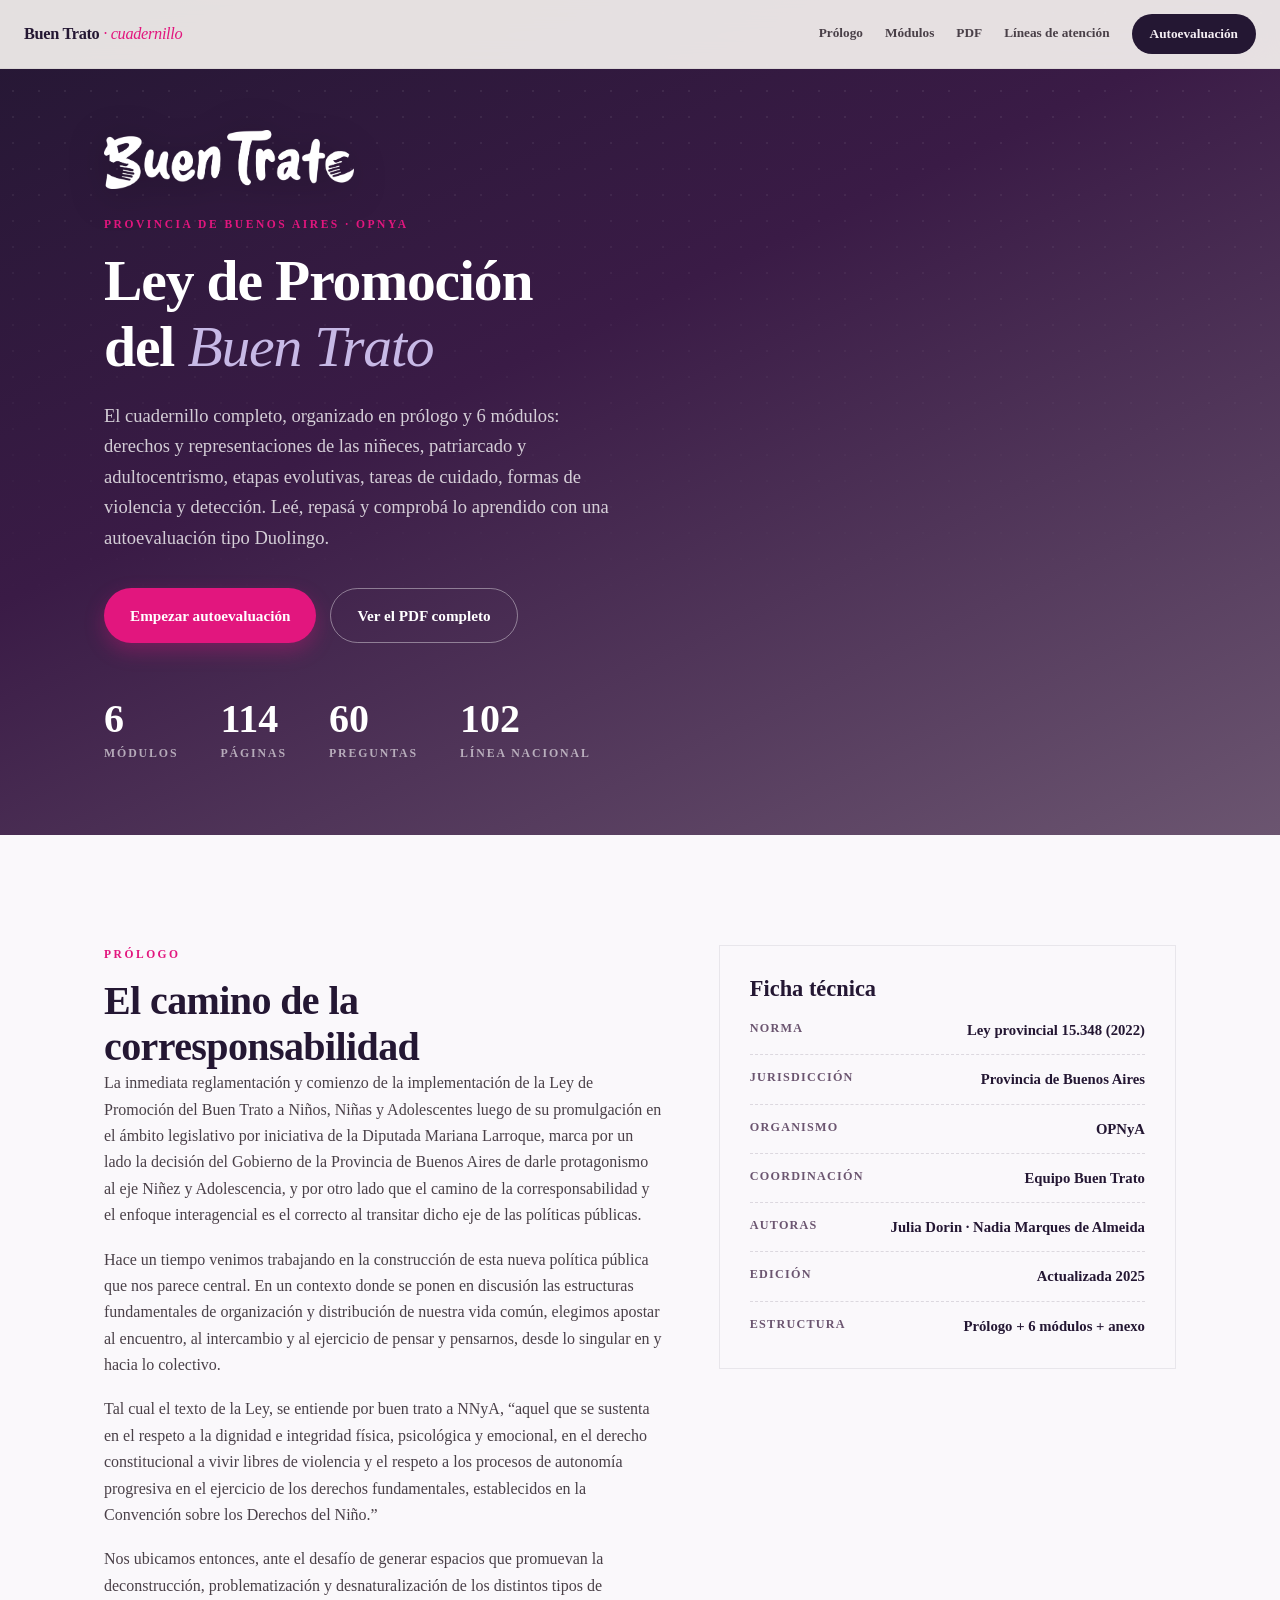
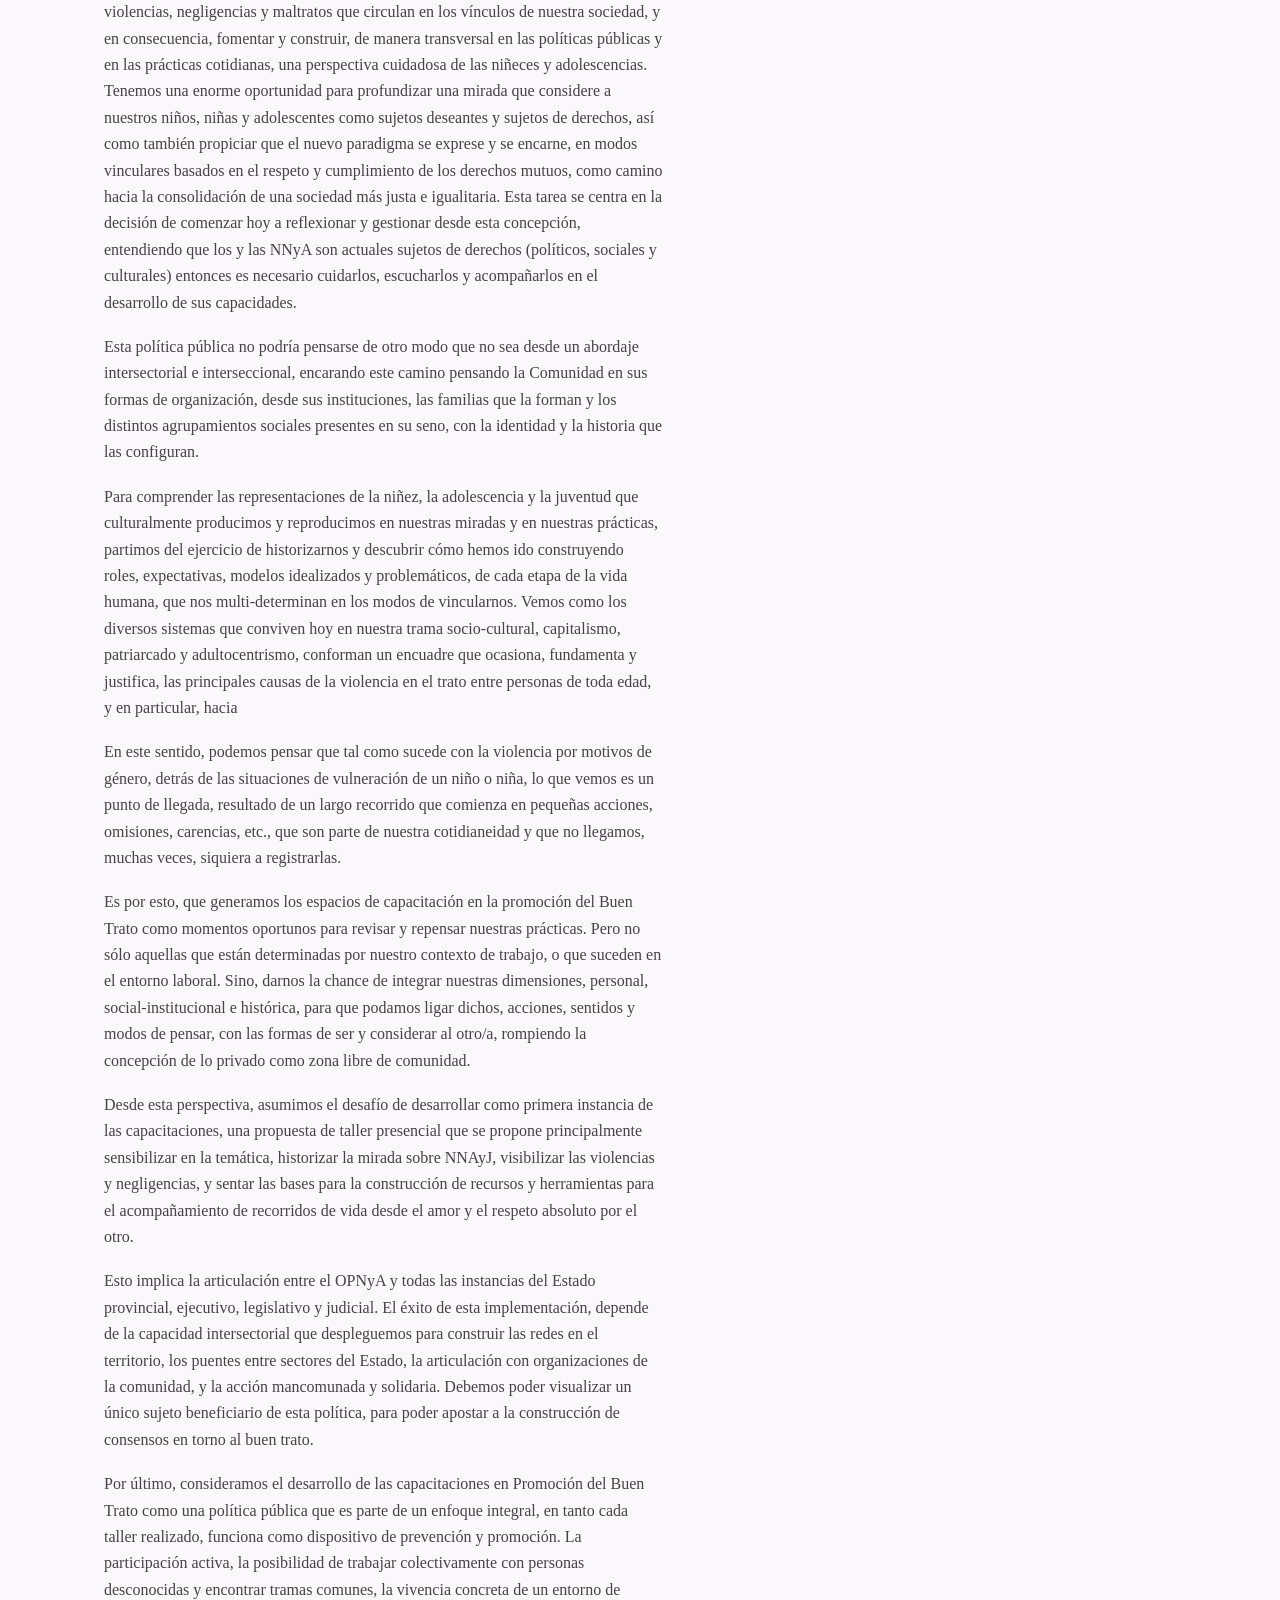
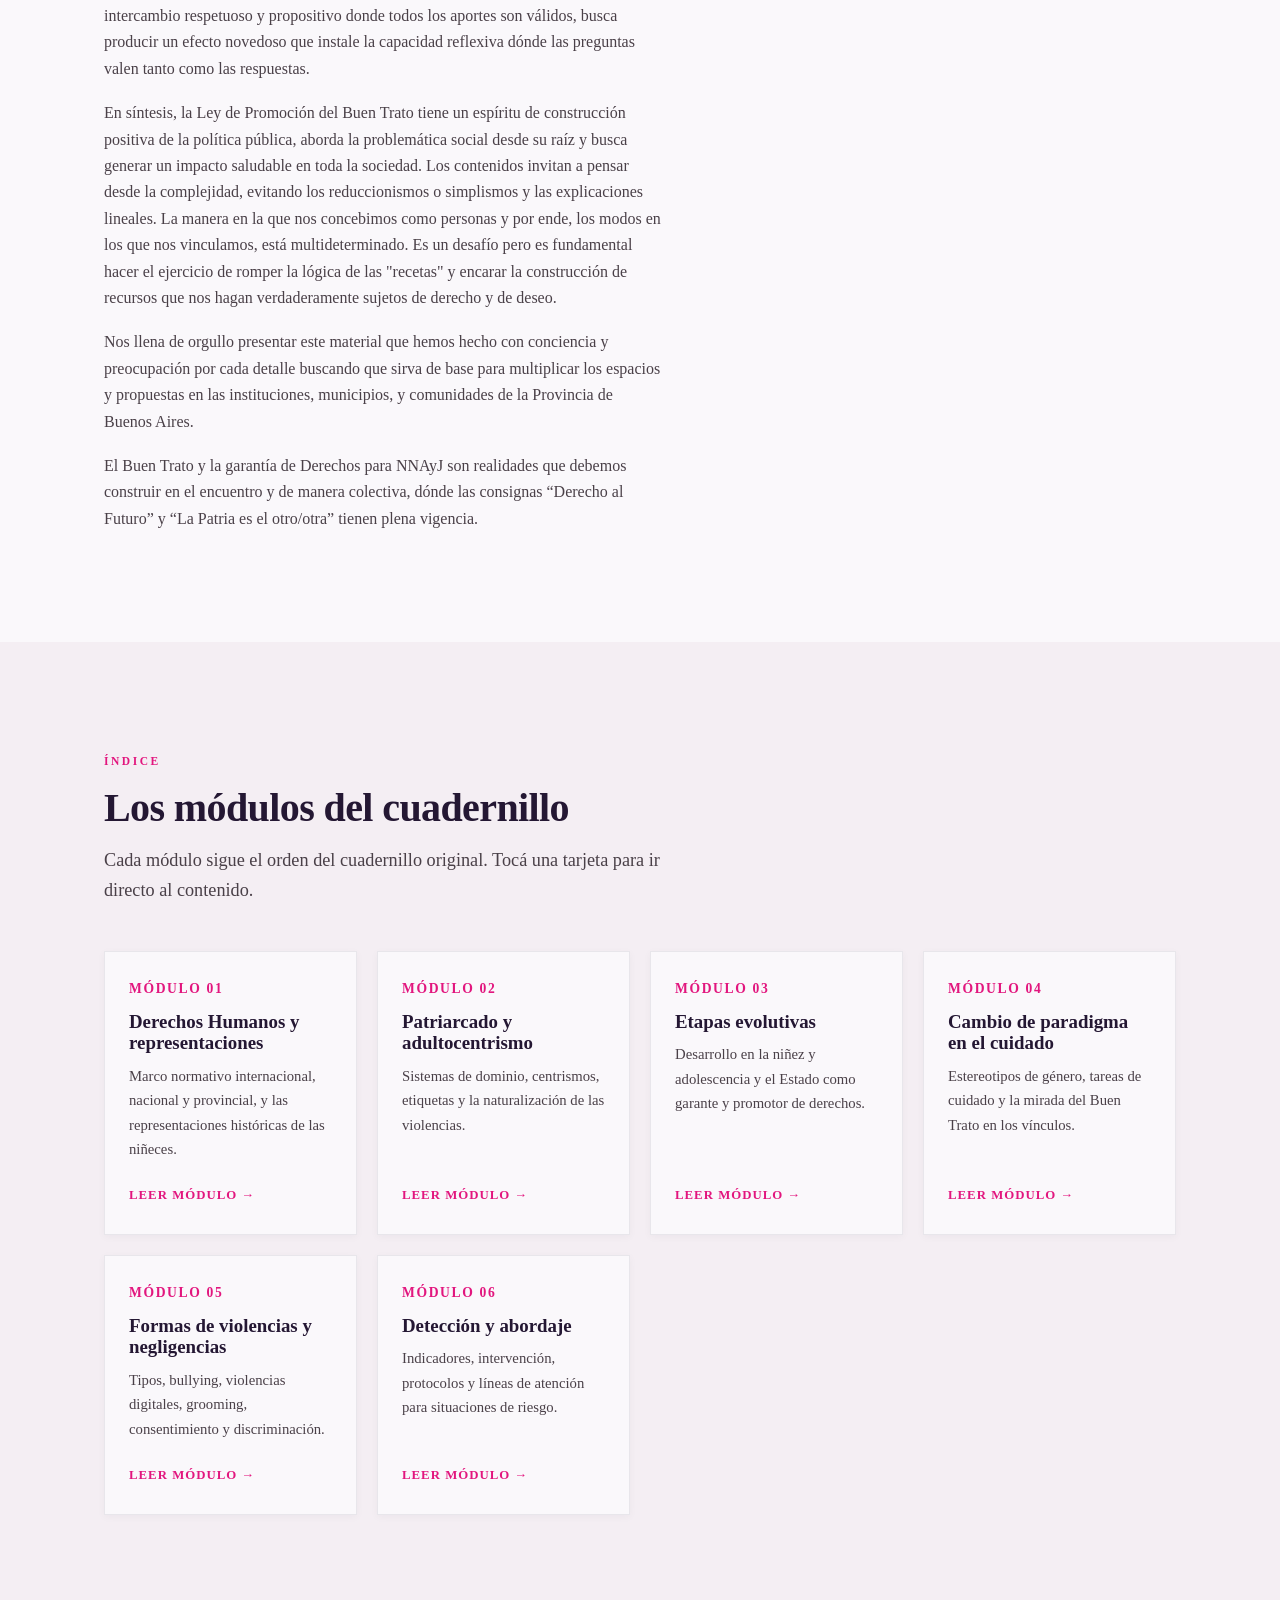
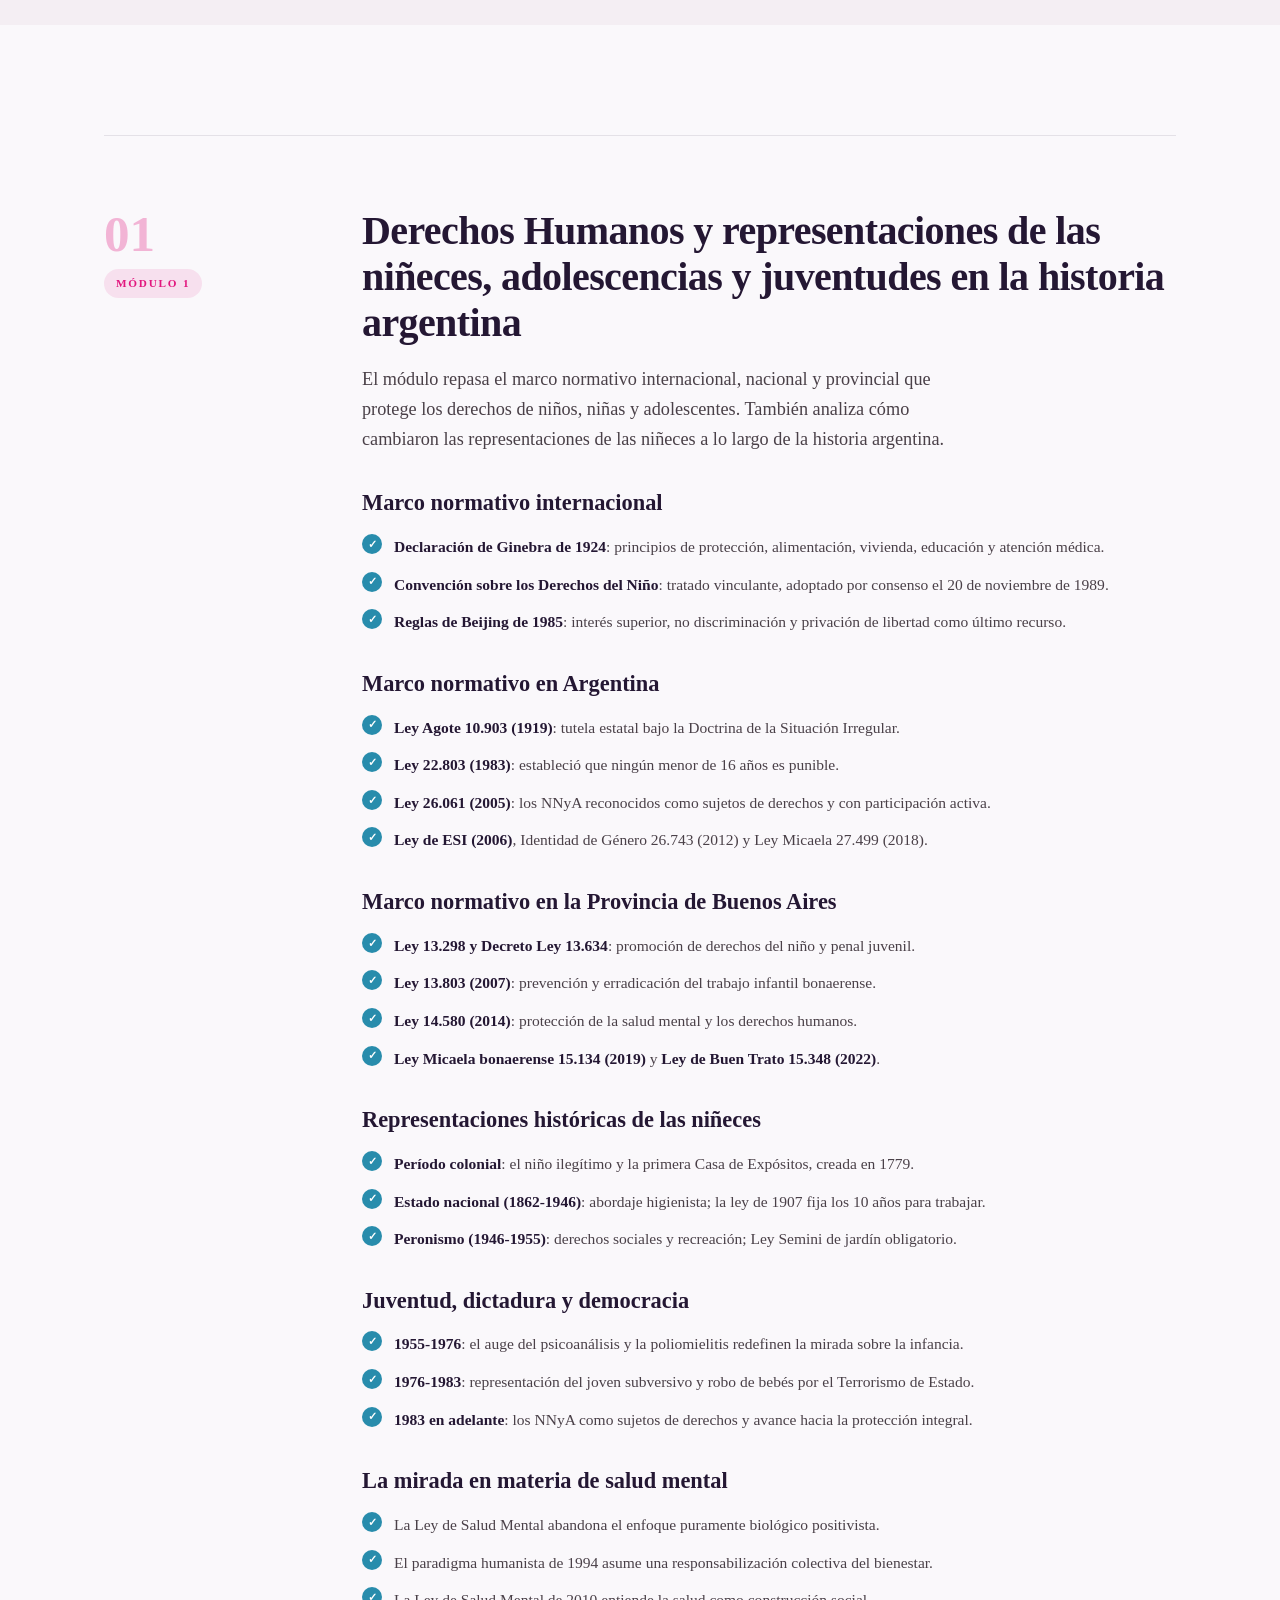
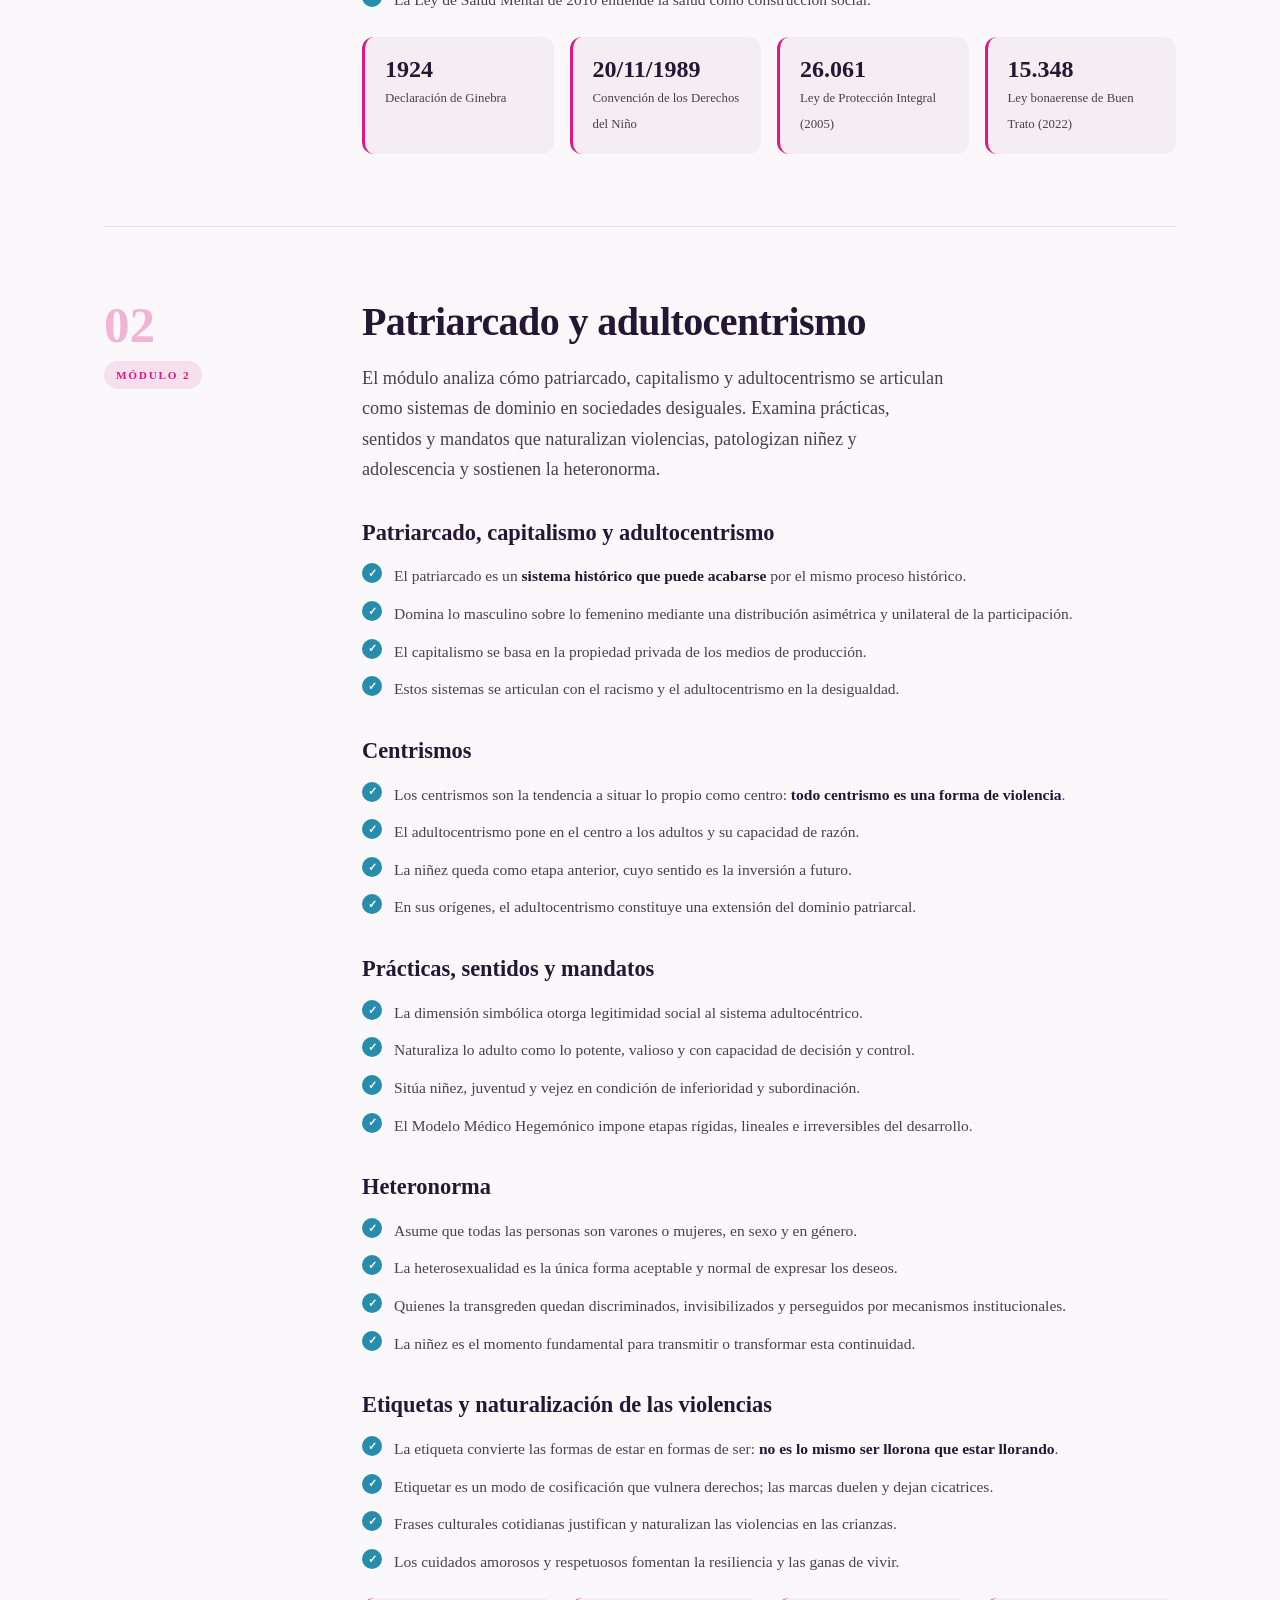
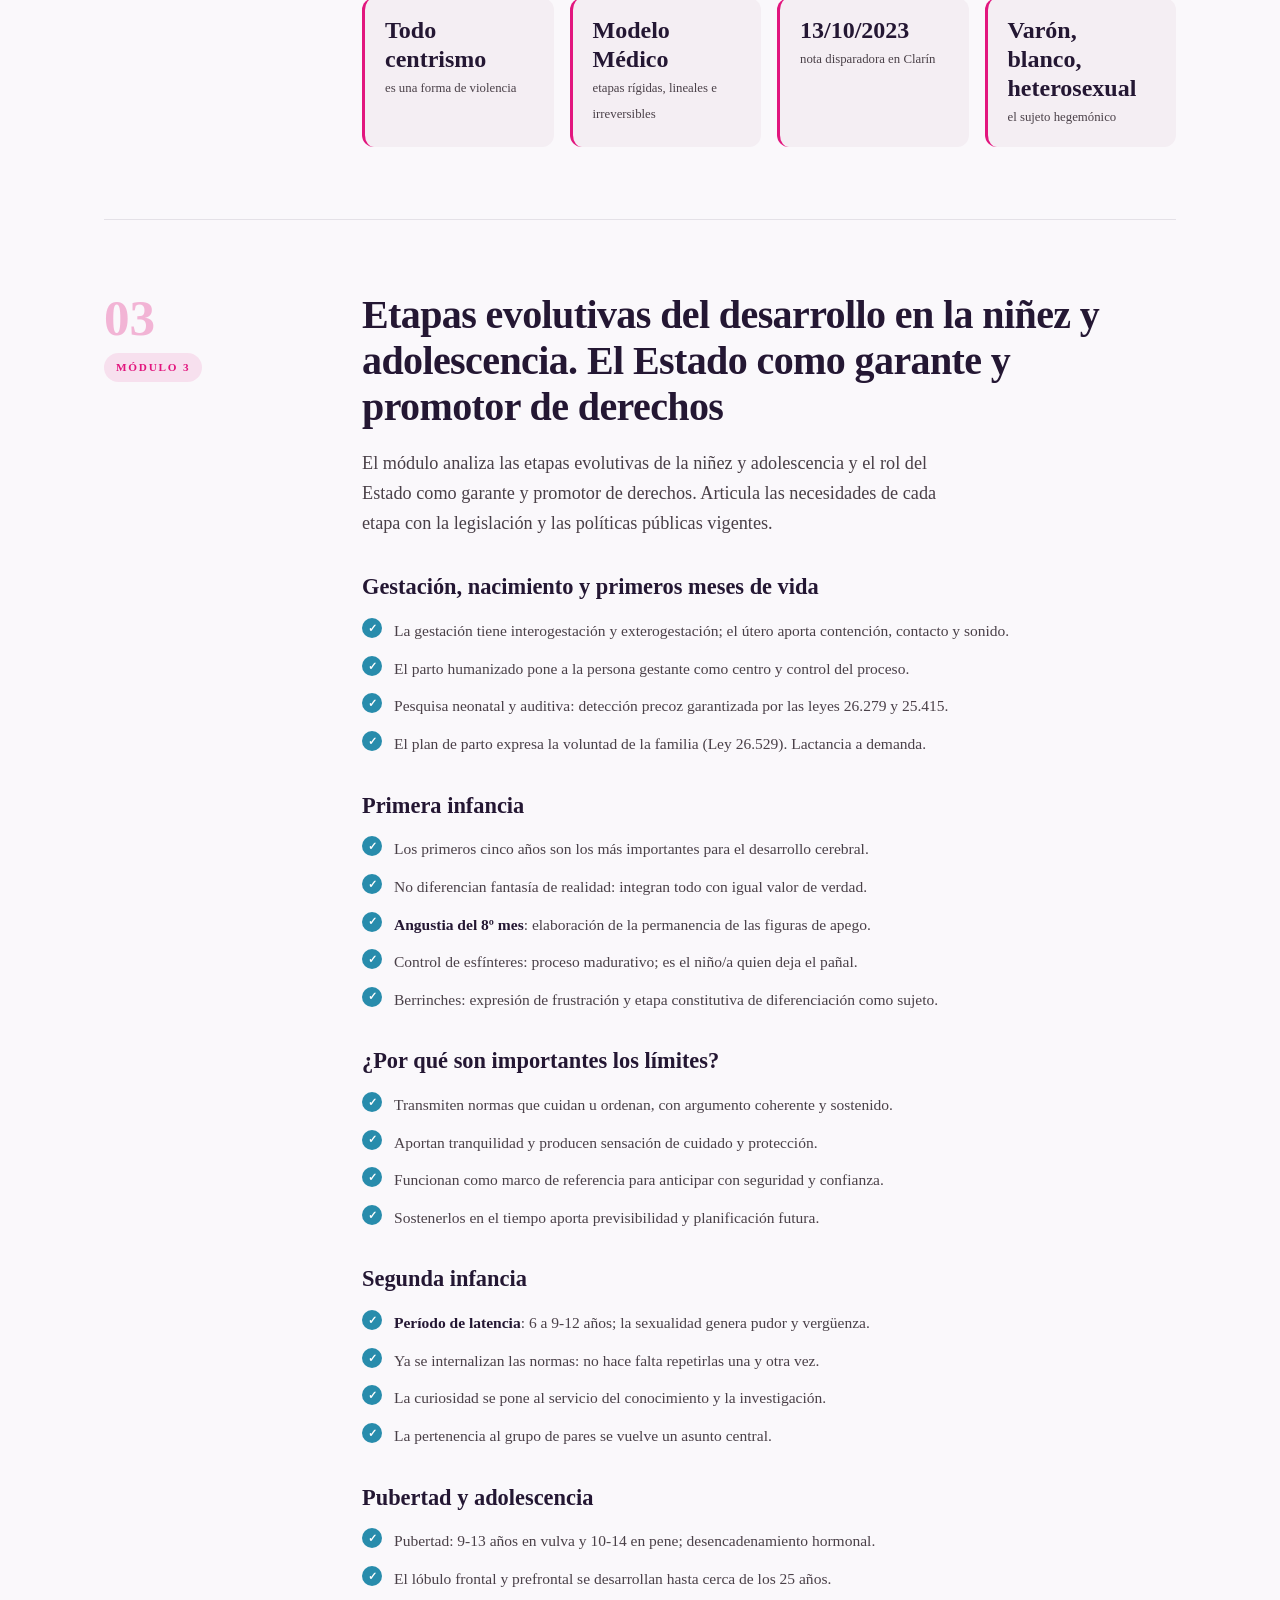
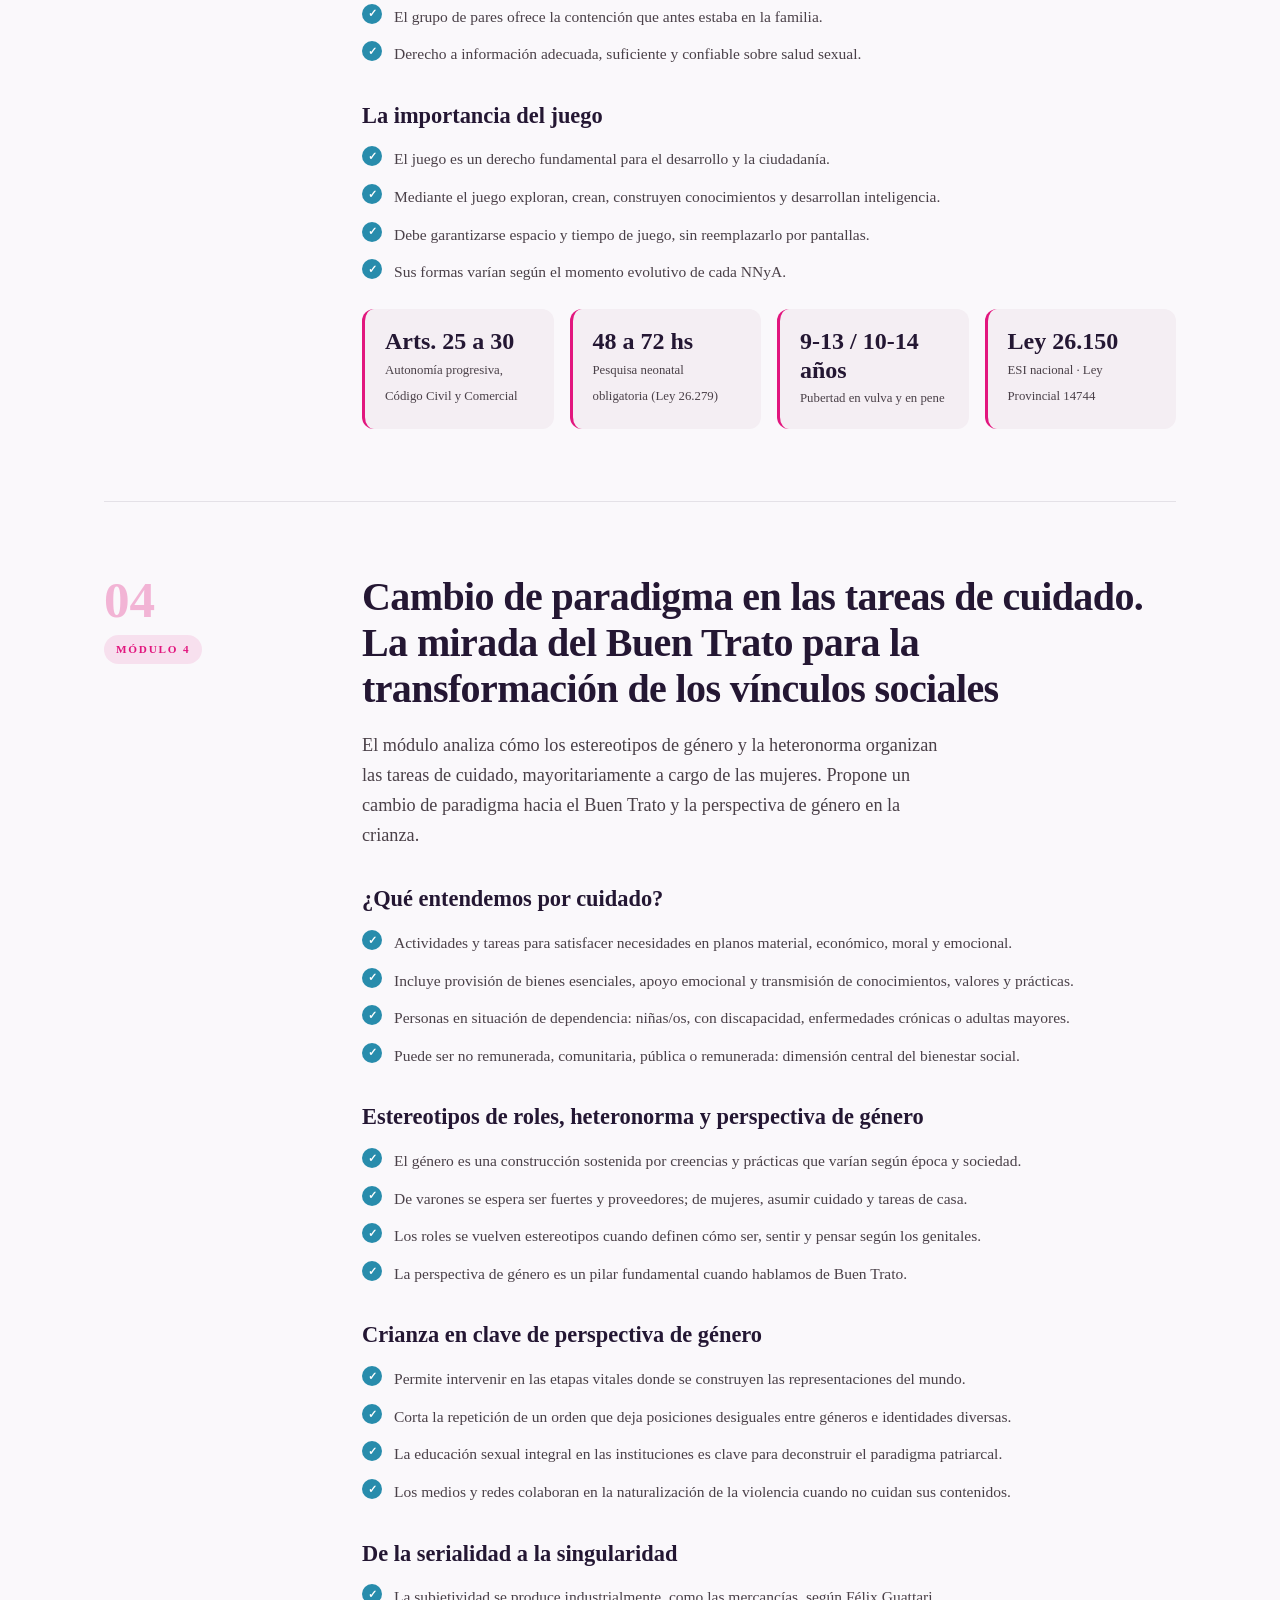
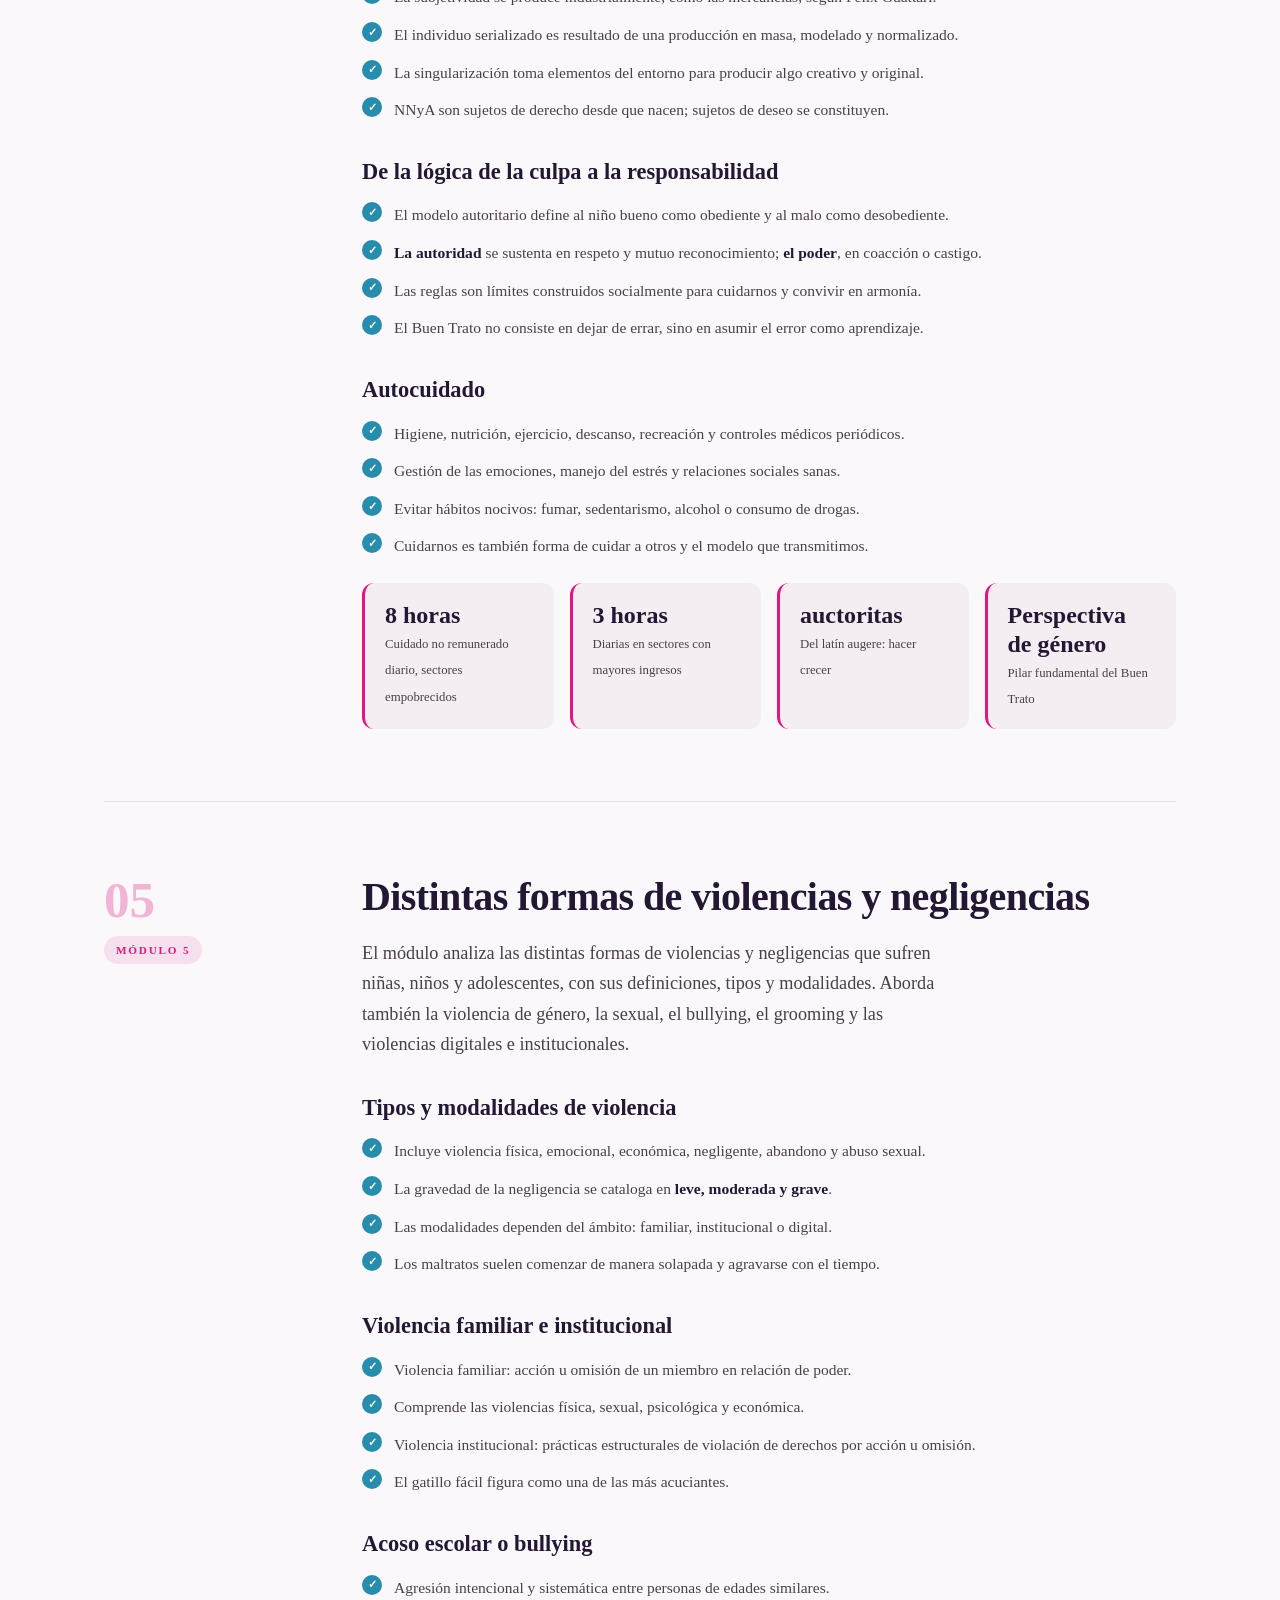
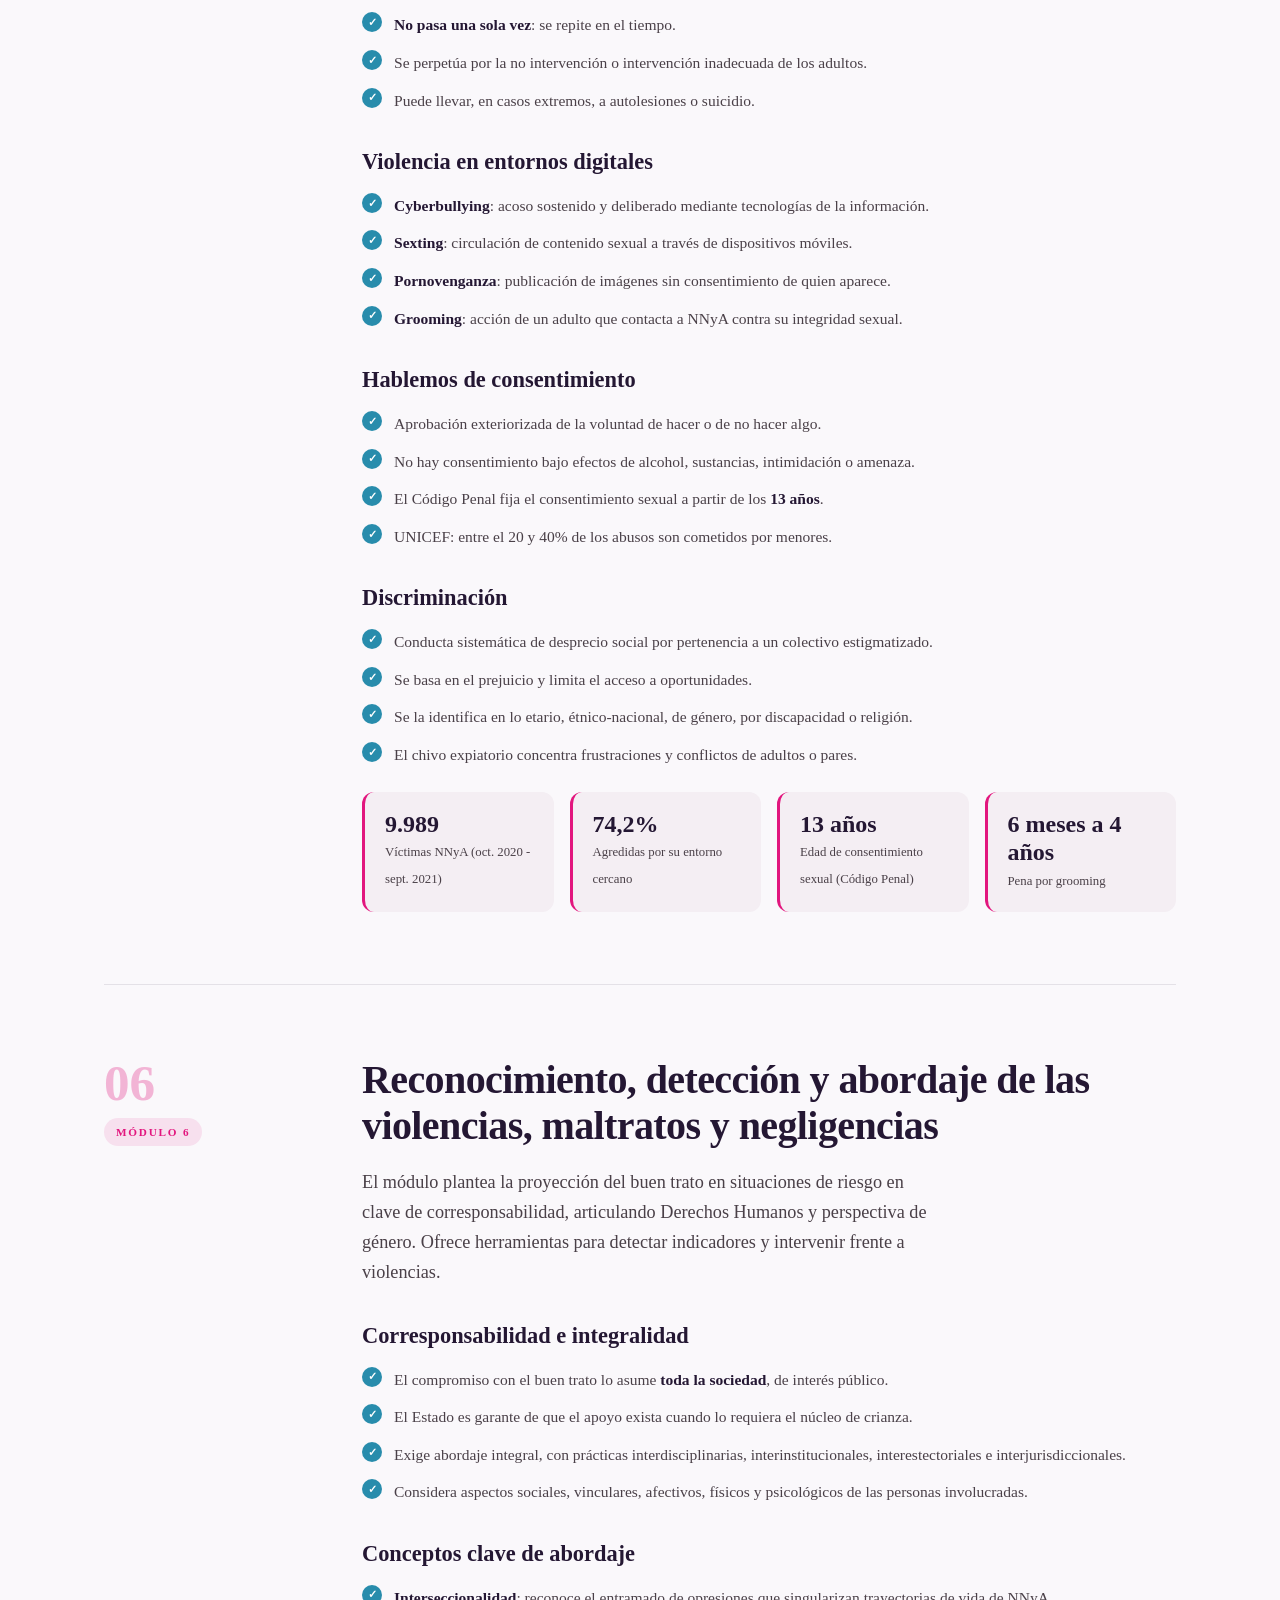
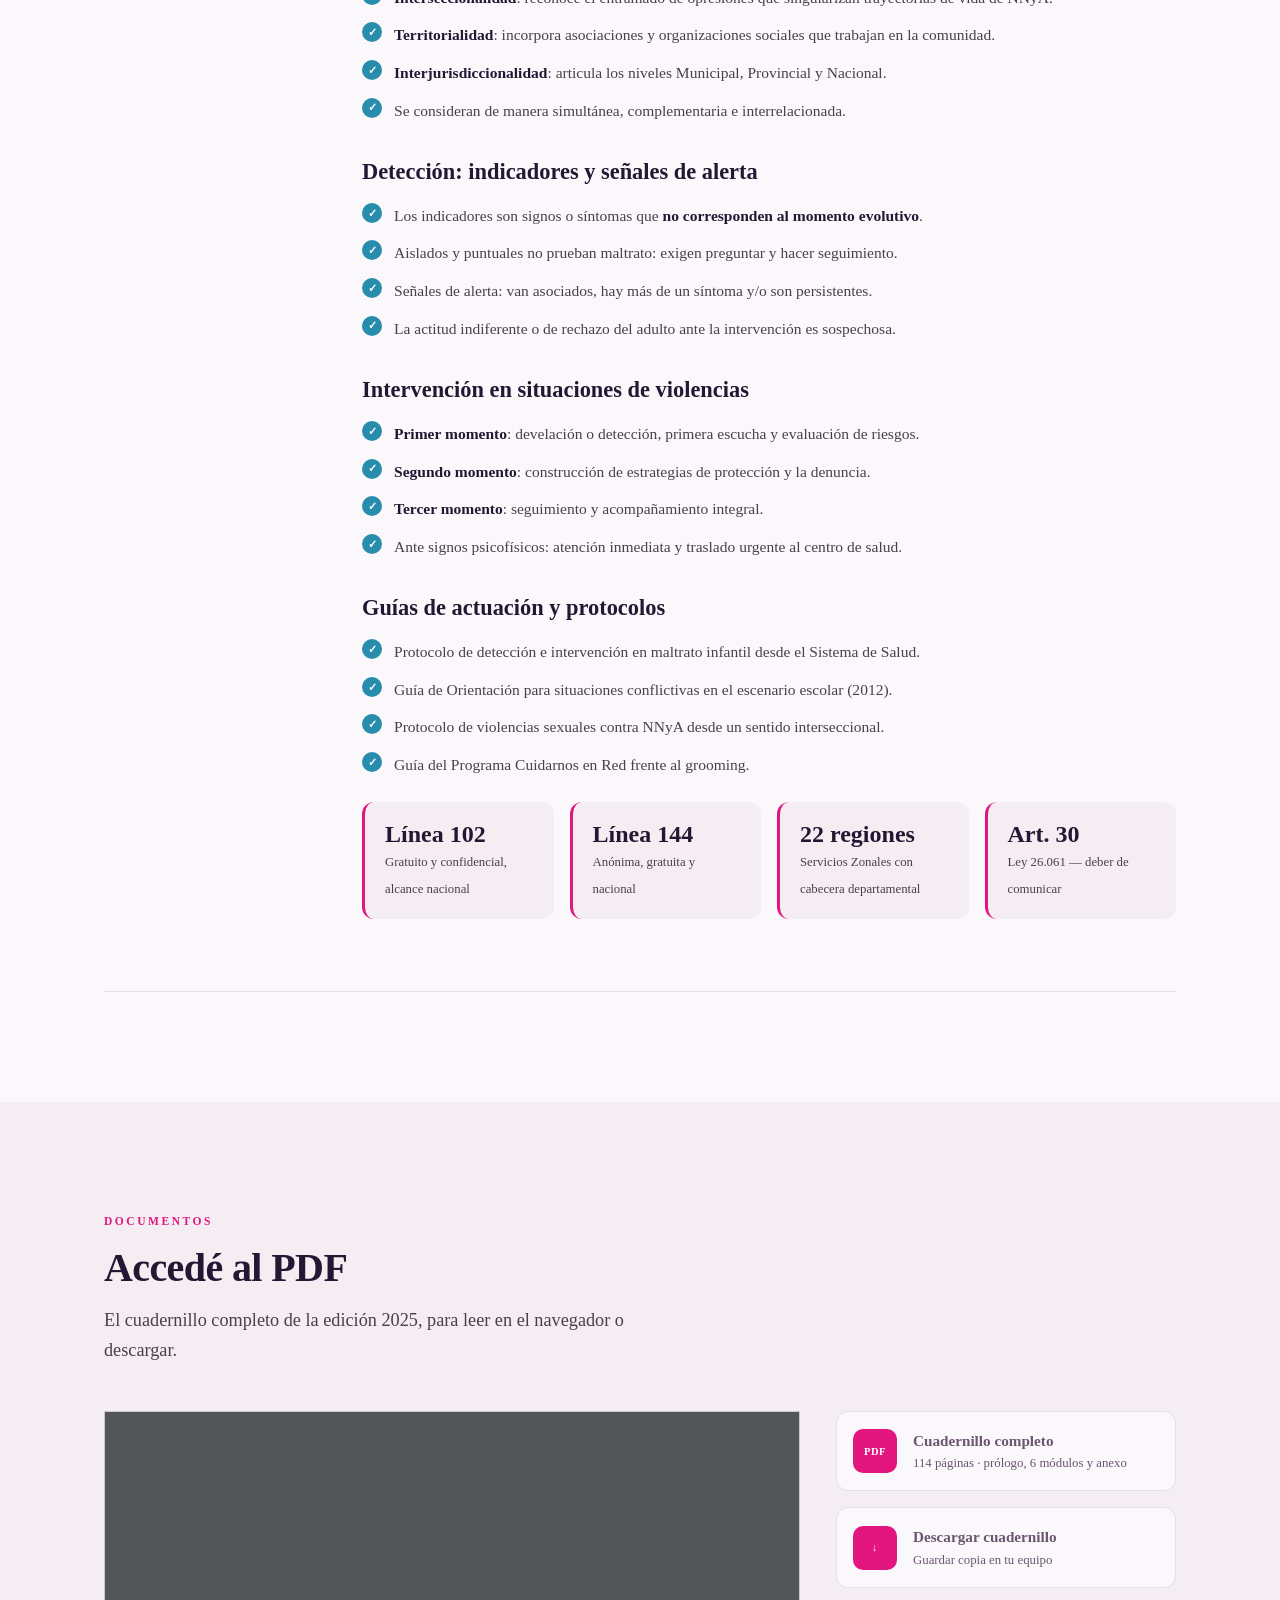
==== index.html @ 59376c26 "Cuadernillo Ley 15.348 Promoción del Buen Trato — sitio + autoevaluación" ====
<!DOCTYPE html>
<html lang="es">
<head>
<meta charset="UTF-8">
<meta name="viewport" content="width=device-width, initial-scale=1.0">
<title>Cuadernillo Ley de Promoción del Buen Trato — Estudiá módulo por módulo</title>
<meta name="description" content="Cuadernillo de la Ley de Promoción del Buen Trato a Niños, Niñas y Adolescentes: prólogo, 6 módulos, PDF completo y autoevaluación tipo Duolingo.">
<link rel="preconnect" href="https://fonts.googleapis.com">
<link rel="preconnect" href="https://fonts.gstatic.com" crossorigin>
<link href="https://fonts.googleapis.com/css2?family=Figtree:ital,wght@0,300..700;1,400&family=Source+Serif+4:ital,opsz,wght@0,8..60,400;0,8..60,600;1,8..60,400&display=swap" rel="stylesheet">
<link rel="stylesheet" href="assets/estilos.css">
</head>
<body>

<header>
  <a class="logo" href="#inicio">Buen Trato <span>· cuadernillo</span></a>
  <button class="nav-toggle" id="navToggle" aria-label="Abrir menú"><span></span></button>
  <nav id="nav">
    <a href="#prologo">Prólogo</a>
    <a href="#indice">Módulos</a>
    <a href="#pdf">PDF</a>
    <a href="#atencion">Líneas de atención</a>
    <a class="nav-btn" href="evaluacion.html">Autoevaluación</a>
  </nav>
</header>

<section class="hero" id="inicio">
  <div class="container">
    <img class="hero-logo" src="assets/logo-blanco.png" alt="Buen Trato" width="240" height="69">
    <span class="eyebrow">Provincia de Buenos Aires · OPNyA</span>
    <h1>Ley de Promoción del <em>Buen Trato</em></h1>
    <p>El cuadernillo completo, organizado en prólogo y 6 módulos: derechos y representaciones de las niñeces, patriarcado y adultocentrismo, etapas evolutivas, tareas de cuidado, formas de violencia y detección. Leé, repasá y comprobá lo aprendido con una autoevaluación tipo Duolingo.</p>
    <div class="acciones">
      <a class="btn btn-solido" href="evaluacion.html">Empezar autoevaluación</a>
      <a class="btn btn-claro" href="#pdf">Ver el PDF completo</a>
    </div>
    <div class="stats">
      <div class="stat"><b>6</b><span>Módulos</span></div>
      <div class="stat"><b>114</b><span>Páginas</span></div>
      <div class="stat"><b>60</b><span>Preguntas</span></div>
      <div class="stat"><b>102</b><span>Línea nacional</span></div>
    </div>
  </div>
</section>

<section class="bloque" id="prologo">
  <div class="container">
    <div class="prologo">
      <div class="prologo-texto reveal">
        <span class="eyebrow">Prólogo</span>
        <h2>El camino de la corresponsabilidad</h2>

        <p>La inmediata reglamentación y comienzo de la implementación de la Ley de Promoción del Buen Trato a Niños, Niñas y Adolescentes luego de su promulgación en el ámbito legislativo por iniciativa de la Diputada Mariana Larroque, marca por un lado la decisión del Gobierno de la Provincia de Buenos Aires de darle protagonismo al eje Niñez y Adolescencia, y por otro lado que el camino de la corresponsabilidad y el enfoque interagencial es el correcto al transitar dicho eje de las políticas públicas.</p>
        <p>Hace un tiempo venimos trabajando en la construcción de esta nueva política pública que nos parece central. En un contexto donde se ponen en discusión las estructuras fundamentales de organización y distribución de nuestra vida común, elegimos apostar al encuentro, al intercambio y al ejercicio de pensar y pensarnos, desde lo singular en y hacia lo colectivo.</p>
        <p>Tal cual el texto de la Ley, se entiende por buen trato a NNyA, “aquel que se sustenta en el respeto a la dignidad e integridad física, psicológica y emocional, en el derecho constitucional a vivir libres de violencia y el respeto a los procesos de autonomía progresiva en el ejercicio de los derechos fundamentales, establecidos en la Convención sobre los Derechos del Niño.”</p>
        <p>Nos ubicamos entonces, ante el desafío de generar espacios que promuevan la deconstrucción, problematización y desnaturalización de los distintos tipos de violencias, negligencias y maltratos que circulan en los vínculos de nuestra sociedad, y en consecuencia, fomentar y construir, de manera transversal en las políticas públicas y en las prácticas cotidianas, una perspectiva cuidadosa de las niñeces y adolescencias. Tenemos una enorme oportunidad para profundizar una mirada que considere a nuestros niños, niñas y adolescentes como sujetos deseantes y sujetos de derechos, así como también propiciar que el nuevo paradigma se exprese y se encarne, en modos vinculares basados en el respeto y cumplimiento de los derechos mutuos, como camino hacia la consolidación de una sociedad más justa e igualitaria. Esta tarea se centra en la decisión de comenzar hoy a reflexionar y gestionar desde esta concepción, entendiendo que los y las NNyA son actuales sujetos de derechos (políticos, sociales y culturales) entonces es necesario cuidarlos, escucharlos y acompañarlos en el desarrollo de sus capacidades.</p>
        <p>Esta política pública no podría pensarse de otro modo que no sea desde un abordaje intersectorial e interseccional, encarando este camino pensando la Comunidad en sus formas de organización, desde sus instituciones, las familias que la forman y los distintos agrupamientos sociales presentes en su seno, con la identidad y la historia que las configuran.</p>
        <p>Para comprender las representaciones de la niñez, la adolescencia y la juventud que culturalmente producimos y reproducimos en nuestras miradas y en nuestras prácticas, partimos del ejercicio de historizarnos y descubrir cómo hemos ido construyendo roles, expectativas, modelos idealizados y problemáticos, de cada etapa de la vida humana, que nos multi-determinan en los modos de vincularnos. Vemos como los diversos sistemas que conviven hoy en nuestra trama socio-cultural, capitalismo, patriarcado y adultocentrismo, conforman un encuadre que ocasiona, fundamenta y justifica, las principales causas de la violencia en el trato entre personas de toda edad, y en particular, hacia</p>
        <p>En este sentido, podemos pensar que tal como sucede con la violencia por motivos de género, detrás de las situaciones de vulneración de un niño o niña, lo que vemos es un punto de llegada, resultado de un largo recorrido que comienza en pequeñas acciones, omisiones, carencias, etc., que son parte de nuestra cotidianeidad y que no llegamos, muchas veces, siquiera a registrarlas.</p>
        <p>Es por esto, que generamos los espacios de capacitación en la promoción del Buen Trato como momentos oportunos para revisar y repensar nuestras prácticas. Pero no sólo aquellas que están determinadas por nuestro contexto de trabajo, o que suceden en el entorno laboral. Sino, darnos la chance de integrar nuestras dimensiones, personal, social-institucional e histórica, para que podamos ligar dichos, acciones, sentidos y modos de pensar, con las formas de ser y considerar al otro/a, rompiendo la concepción de lo privado como zona libre de comunidad.</p>
        <p>Desde esta perspectiva, asumimos el desafío de desarrollar como primera instancia de las capacitaciones, una propuesta de taller presencial que se propone principalmente sensibilizar en la temática, historizar la mirada sobre NNAyJ, visibilizar las violencias y negligencias, y sentar las bases para la construcción de recursos y herramientas para el acompañamiento de recorridos de vida desde el amor y el respeto absoluto por el otro.</p>
        <p>Esto implica la articulación entre el OPNyA y todas las instancias del Estado provincial, ejecutivo, legislativo y judicial. El éxito de esta implementación, depende de la capacidad intersectorial que despleguemos para construir las redes en el territorio, los puentes entre sectores del Estado, la articulación con organizaciones de la comunidad, y la acción mancomunada y solidaria. Debemos poder visualizar un único sujeto beneficiario de esta política, para poder apostar a la construcción de consensos en torno al buen trato.</p>
        <p>Por último, consideramos el desarrollo de las capacitaciones en Promoción del Buen Trato como una política pública que es parte de un enfoque integral, en tanto cada taller realizado, funciona como dispositivo de prevención y promoción. La participación activa, la posibilidad de trabajar colectivamente con personas desconocidas y encontrar tramas comunes, la vivencia concreta de un entorno de intercambio respetuoso y propositivo donde todos los aportes son válidos, busca producir un efecto novedoso que instale la capacidad reflexiva dónde las preguntas valen tanto como las respuestas.</p>
        <p>En síntesis, la Ley de Promoción del Buen Trato tiene un espíritu de construcción positiva de la política pública, aborda la problemática social desde su raíz y busca generar un impacto saludable en toda la sociedad. Los contenidos invitan a pensar desde la complejidad, evitando los reduccionismos o simplismos y las explicaciones lineales. La manera en la que nos concebimos como personas y por ende, los modos en los que nos vinculamos, está multideterminado. Es un desafío pero es fundamental hacer el ejercicio de romper la lógica de las "recetas" y encarar la construcción de recursos que nos hagan verdaderamente sujetos de derecho y de deseo.</p>
        <p>Nos llena de orgullo presentar este material que hemos hecho con conciencia y preocupación por cada detalle buscando que sirva de base para multiplicar los espacios y propuestas en las instituciones, municipios, y comunidades de la Provincia de Buenos Aires.</p>
        <p>El Buen Trato y la garantía de Derechos para NNAyJ son realidades que debemos construir en el encuentro y de manera colectiva, dónde las consignas “Derecho al Futuro” y “La Patria es el otro/otra” tienen plena vigencia.</p>
      </div>
      <aside class="prologo-aside reveal">
        <h3>Ficha técnica</h3>
        <dl class="ficha">
          <div><dt>Norma</dt><dd>Ley provincial 15.348 (2022)</dd></div>
          <div><dt>Jurisdicción</dt><dd>Provincia de Buenos Aires</dd></div>
          <div><dt>Organismo</dt><dd>OPNyA</dd></div>
          <div><dt>Coordinación</dt><dd>Equipo Buen Trato</dd></div>
          <div><dt>Autoras</dt><dd>Julia Dorin · Nadia Marques de Almeida</dd></div>
          <div><dt>Edición</dt><dd>Actualizada 2025</dd></div>
          <div><dt>Estructura</dt><dd>Prólogo + 6 módulos + anexo</dd></div>
        </dl>
      </aside>
    </div>
  </div>
</section>

<section class="bloque bloque-gris" id="indice">
  <div class="container">
    <div class="encabezado reveal">
      <span class="eyebrow">Índice</span>
      <h2>Los módulos del cuadernillo</h2>
      <p class="lede">Cada módulo sigue el orden del cuadernillo original. Tocá una tarjeta para ir directo al contenido.</p>
    </div>
    <div class="modulos">
      <a class="tarjeta reveal" href="#m1"><span class="num">MÓDULO 01</span><h3>Derechos Humanos y representaciones</h3><p>Marco normativo internacional, nacional y provincial, y las representaciones históricas de las niñeces.</p><span class="ir">Leer módulo →</span></a>
      <a class="tarjeta reveal" href="#m2"><span class="num">MÓDULO 02</span><h3>Patriarcado y adultocentrismo</h3><p>Sistemas de dominio, centrismos, etiquetas y la naturalización de las violencias.</p><span class="ir">Leer módulo →</span></a>
      <a class="tarjeta reveal" href="#m3"><span class="num">MÓDULO 03</span><h3>Etapas evolutivas</h3><p>Desarrollo en la niñez y adolescencia y el Estado como garante y promotor de derechos.</p><span class="ir">Leer módulo →</span></a>
      <a class="tarjeta reveal" href="#m4"><span class="num">MÓDULO 04</span><h3>Cambio de paradigma en el cuidado</h3><p>Estereotipos de género, tareas de cuidado y la mirada del Buen Trato en los vínculos.</p><span class="ir">Leer módulo →</span></a>
      <a class="tarjeta reveal" href="#m5"><span class="num">MÓDULO 05</span><h3>Formas de violencias y negligencias</h3><p>Tipos, bullying, violencias digitales, grooming, consentimiento y discriminación.</p><span class="ir">Leer módulo →</span></a>
      <a class="tarjeta reveal" href="#m6"><span class="num">MÓDULO 06</span><h3>Detección y abordaje</h3><p>Indicadores, intervención, protocolos y líneas de atención para situaciones de riesgo.</p><span class="ir">Leer módulo →</span></a>
    </div>
  </div>
</section>

<section class="bloque" id="contenido">
  <div class="container">
    <article class="modulo" id="m1">
      <div class="modulo-grid">
        <div class="modulo-etiqueta reveal"><span class="idx">01</span><span class="tag">Módulo 1</span></div>
        <div class="modulo-cuerpo reveal">
          <h2>Derechos Humanos y representaciones de las niñeces, adolescencias y juventudes en la historia argentina</h2>
          <p class="lede">El módulo repasa el marco normativo internacional, nacional y provincial que protege los derechos de niños, niñas y adolescentes. También analiza cómo cambiaron las representaciones de las niñeces a lo largo de la historia argentina.</p>
          <h3>Marco normativo internacional</h3>
          <ul class="lista-check">
            <li><b>Declaración de Ginebra de 1924</b>: principios de protección, alimentación, vivienda, educación y atención médica.</li>
            <li><b>Convención sobre los Derechos del Niño</b>: tratado vinculante, adoptado por consenso el 20 de noviembre de 1989.</li>
            <li><b>Reglas de Beijing de 1985</b>: interés superior, no discriminación y privación de libertad como último recurso.</li>
          </ul>
          <h3>Marco normativo en Argentina</h3>
          <ul class="lista-check">
            <li><b>Ley Agote 10.903 (1919)</b>: tutela estatal bajo la Doctrina de la Situación Irregular.</li>
            <li><b>Ley 22.803 (1983)</b>: estableció que ningún menor de 16 años es punible.</li>
            <li><b>Ley 26.061 (2005)</b>: los NNyA reconocidos como sujetos de derechos y con participación activa.</li>
            <li><b>Ley de ESI (2006)</b>, Identidad de Género 26.743 (2012) y Ley Micaela 27.499 (2018).</li>
          </ul>
          <h3>Marco normativo en la Provincia de Buenos Aires</h3>
          <ul class="lista-check">
            <li><b>Ley 13.298 y Decreto Ley 13.634</b>: promoción de derechos del niño y penal juvenil.</li>
            <li><b>Ley 13.803 (2007)</b>: prevención y erradicación del trabajo infantil bonaerense.</li>
            <li><b>Ley 14.580 (2014)</b>: protección de la salud mental y los derechos humanos.</li>
            <li><b>Ley Micaela bonaerense 15.134 (2019)</b> y <b>Ley de Buen Trato 15.348 (2022)</b>.</li>
          </ul>
          <h3>Representaciones históricas de las niñeces</h3>
          <ul class="lista-check">
            <li><b>Período colonial</b>: el niño ilegítimo y la primera Casa de Expósitos, creada en 1779.</li>
            <li><b>Estado nacional (1862-1946)</b>: abordaje higienista; la ley de 1907 fija los 10 años para trabajar.</li>
            <li><b>Peronismo (1946-1955)</b>: derechos sociales y recreación; Ley Semini de jardín obligatorio.</li>
          </ul>
          <h3>Juventud, dictadura y democracia</h3>
          <ul class="lista-check">
            <li><b>1955-1976</b>: el auge del psicoanálisis y la poliomielitis redefinen la mirada sobre la infancia.</li>
            <li><b>1976-1983</b>: representación del joven subversivo y robo de bebés por el Terrorismo de Estado.</li>
            <li><b>1983 en adelante</b>: los NNyA como sujetos de derechos y avance hacia la protección integral.</li>
          </ul>
          <h3>La mirada en materia de salud mental</h3>
          <ul class="lista-check">
            <li>La Ley de Salud Mental abandona el enfoque puramente biológico positivista.</li>
            <li>El paradigma humanista de 1994 asume una responsabilización colectiva del bienestar.</li>
            <li>La Ley de Salud Mental de 2010 entiende la salud como construcción social.</li>
          </ul>
          <div class="datos-grid">
            <div class="dato"><b>1924</b><span>Declaración de Ginebra</span></div>
            <div class="dato"><b>20/11/1989</b><span>Convención de los Derechos del Niño</span></div>
            <div class="dato"><b>26.061</b><span>Ley de Protección Integral (2005)</span></div>
            <div class="dato"><b>15.348</b><span>Ley bonaerense de Buen Trato (2022)</span></div>
          </div>
        </div>
      </div>
    </article>

    <article class="modulo" id="m2">
      <div class="modulo-grid">
        <div class="modulo-etiqueta reveal"><span class="idx">02</span><span class="tag">Módulo 2</span></div>
        <div class="modulo-cuerpo reveal">
          <h2>Patriarcado y adultocentrismo</h2>
          <p class="lede">El módulo analiza cómo patriarcado, capitalismo y adultocentrismo se articulan como sistemas de dominio en sociedades desiguales. Examina prácticas, sentidos y mandatos que naturalizan violencias, patologizan niñez y adolescencia y sostienen la heteronorma.</p>
          <h3>Patriarcado, capitalismo y adultocentrismo</h3>
          <ul class="lista-check">
            <li>El patriarcado es un <b>sistema histórico que puede acabarse</b> por el mismo proceso histórico.</li>
            <li>Domina lo masculino sobre lo femenino mediante una distribución asimétrica y unilateral de la participación.</li>
            <li>El capitalismo se basa en la propiedad privada de los medios de producción.</li>
            <li>Estos sistemas se articulan con el racismo y el adultocentrismo en la desigualdad.</li>
          </ul>
          <h3>Centrismos</h3>
          <ul class="lista-check">
            <li>Los centrismos son la tendencia a situar lo propio como centro: <b>todo centrismo es una forma de violencia</b>.</li>
            <li>El adultocentrismo pone en el centro a los adultos y su capacidad de razón.</li>
            <li>La niñez queda como etapa anterior, cuyo sentido es la inversión a futuro.</li>
            <li>En sus orígenes, el adultocentrismo constituye una extensión del dominio patriarcal.</li>
          </ul>
          <h3>Prácticas, sentidos y mandatos</h3>
          <ul class="lista-check">
            <li>La dimensión simbólica otorga legitimidad social al sistema adultocéntrico.</li>
            <li>Naturaliza lo adulto como lo potente, valioso y con capacidad de decisión y control.</li>
            <li>Sitúa niñez, juventud y vejez en condición de inferioridad y subordinación.</li>
            <li>El Modelo Médico Hegemónico impone etapas rígidas, lineales e irreversibles del desarrollo.</li>
          </ul>
          <h3>Heteronorma</h3>
          <ul class="lista-check">
            <li>Asume que todas las personas son varones o mujeres, en sexo y en género.</li>
            <li>La heterosexualidad es la única forma aceptable y normal de expresar los deseos.</li>
            <li>Quienes la transgreden quedan discriminados, invisibilizados y perseguidos por mecanismos institucionales.</li>
            <li>La niñez es el momento fundamental para transmitir o transformar esta continuidad.</li>
          </ul>
          <h3>Etiquetas y naturalización de las violencias</h3>
          <ul class="lista-check">
            <li>La etiqueta convierte las formas de estar en formas de ser: <b>no es lo mismo ser llorona que estar llorando</b>.</li>
            <li>Etiquetar es un modo de cosificación que vulnera derechos; las marcas duelen y dejan cicatrices.</li>
            <li>Frases culturales cotidianas justifican y naturalizan las violencias en las crianzas.</li>
            <li>Los cuidados amorosos y respetuosos fomentan la resiliencia y las ganas de vivir.</li>
          </ul>
          <div class="datos-grid">
            <div class="dato"><b>Todo centrismo</b><span>es una forma de violencia</span></div>
            <div class="dato"><b>Modelo Médico</b><span>etapas rígidas, lineales e irreversibles</span></div>
            <div class="dato"><b>13/10/2023</b><span>nota disparadora en Clarín</span></div>
            <div class="dato"><b>Varón, blanco, heterosexual</b><span>el sujeto hegemónico</span></div>
          </div>
        </div>
      </div>
    </article>

    <article class="modulo" id="m3">
      <div class="modulo-grid">
        <div class="modulo-etiqueta reveal"><span class="idx">03</span><span class="tag">Módulo 3</span></div>
        <div class="modulo-cuerpo reveal">
          <h2>Etapas evolutivas del desarrollo en la niñez y adolescencia. El Estado como garante y promotor de derechos</h2>
          <p class="lede">El módulo analiza las etapas evolutivas de la niñez y adolescencia y el rol del Estado como garante y promotor de derechos. Articula las necesidades de cada etapa con la legislación y las políticas públicas vigentes.</p>
          <h3>Gestación, nacimiento y primeros meses de vida</h3>
          <ul class="lista-check">
            <li>La gestación tiene interogestación y exterogestación; el útero aporta contención, contacto y sonido.</li>
            <li>El parto humanizado pone a la persona gestante como centro y control del proceso.</li>
            <li>Pesquisa neonatal y auditiva: detección precoz garantizada por las leyes 26.279 y 25.415.</li>
            <li>El plan de parto expresa la voluntad de la familia (Ley 26.529). Lactancia a demanda.</li>
          </ul>
          <h3>Primera infancia</h3>
          <ul class="lista-check">
            <li>Los primeros cinco años son los más importantes para el desarrollo cerebral.</li>
            <li>No diferencian fantasía de realidad: integran todo con igual valor de verdad.</li>
            <li><b>Angustia del 8º mes</b>: elaboración de la permanencia de las figuras de apego.</li>
            <li>Control de esfínteres: proceso madurativo; es el niño/a quien deja el pañal.</li>
            <li>Berrinches: expresión de frustración y etapa constitutiva de diferenciación como sujeto.</li>
          </ul>
          <h3>¿Por qué son importantes los límites?</h3>
          <ul class="lista-check">
            <li>Transmiten normas que cuidan u ordenan, con argumento coherente y sostenido.</li>
            <li>Aportan tranquilidad y producen sensación de cuidado y protección.</li>
            <li>Funcionan como marco de referencia para anticipar con seguridad y confianza.</li>
            <li>Sostenerlos en el tiempo aporta previsibilidad y planificación futura.</li>
          </ul>
          <h3>Segunda infancia</h3>
          <ul class="lista-check">
            <li><b>Período de latencia</b>: 6 a 9-12 años; la sexualidad genera pudor y vergüenza.</li>
            <li>Ya se internalizan las normas: no hace falta repetirlas una y otra vez.</li>
            <li>La curiosidad se pone al servicio del conocimiento y la investigación.</li>
            <li>La pertenencia al grupo de pares se vuelve un asunto central.</li>
          </ul>
          <h3>Pubertad y adolescencia</h3>
          <ul class="lista-check">
            <li>Pubertad: 9-13 años en vulva y 10-14 en pene; desencadenamiento hormonal.</li>
            <li>El lóbulo frontal y prefrontal se desarrollan hasta cerca de los 25 años.</li>
            <li>El grupo de pares ofrece la contención que antes estaba en la familia.</li>
            <li>Derecho a información adecuada, suficiente y confiable sobre salud sexual.</li>
          </ul>
          <h3>La importancia del juego</h3>
          <ul class="lista-check">
            <li>El juego es un derecho fundamental para el desarrollo y la ciudadanía.</li>
            <li>Mediante el juego exploran, crean, construyen conocimientos y desarrollan inteligencia.</li>
            <li>Debe garantizarse espacio y tiempo de juego, sin reemplazarlo por pantallas.</li>
            <li>Sus formas varían según el momento evolutivo de cada NNyA.</li>
          </ul>
          <div class="datos-grid">
            <div class="dato"><b>Arts. 25 a 30</b><span>Autonomía progresiva, Código Civil y Comercial</span></div>
            <div class="dato"><b>48 a 72 hs</b><span>Pesquisa neonatal obligatoria (Ley 26.279)</span></div>
            <div class="dato"><b>9-13 / 10-14 años</b><span>Pubertad en vulva y en pene</span></div>
            <div class="dato"><b>Ley 26.150</b><span>ESI nacional · Ley Provincial 14744</span></div>
          </div>
        </div>
      </div>
    </article>

    <article class="modulo" id="m4">
      <div class="modulo-grid">
        <div class="modulo-etiqueta reveal"><span class="idx">04</span><span class="tag">Módulo 4</span></div>
        <div class="modulo-cuerpo reveal">
          <h2>Cambio de paradigma en las tareas de cuidado. La mirada del Buen Trato para la transformación de los vínculos sociales</h2>
          <p class="lede">El módulo analiza cómo los estereotipos de género y la heteronorma organizan las tareas de cuidado, mayoritariamente a cargo de las mujeres. Propone un cambio de paradigma hacia el Buen Trato y la perspectiva de género en la crianza.</p>
          <h3>¿Qué entendemos por cuidado?</h3>
          <ul class="lista-check">
            <li>Actividades y tareas para satisfacer necesidades en planos material, económico, moral y emocional.</li>
            <li>Incluye provisión de bienes esenciales, apoyo emocional y transmisión de conocimientos, valores y prácticas.</li>
            <li>Personas en situación de dependencia: niñas/os, con discapacidad, enfermedades crónicas o adultas mayores.</li>
            <li>Puede ser no remunerada, comunitaria, pública o remunerada: dimensión central del bienestar social.</li>
          </ul>
          <h3>Estereotipos de roles, heteronorma y perspectiva de género</h3>
          <ul class="lista-check">
            <li>El género es una construcción sostenida por creencias y prácticas que varían según época y sociedad.</li>
            <li>De varones se espera ser fuertes y proveedores; de mujeres, asumir cuidado y tareas de casa.</li>
            <li>Los roles se vuelven estereotipos cuando definen cómo ser, sentir y pensar según los genitales.</li>
            <li>La perspectiva de género es un pilar fundamental cuando hablamos de Buen Trato.</li>
          </ul>
          <h3>Crianza en clave de perspectiva de género</h3>
          <ul class="lista-check">
            <li>Permite intervenir en las etapas vitales donde se construyen las representaciones del mundo.</li>
            <li>Corta la repetición de un orden que deja posiciones desiguales entre géneros e identidades diversas.</li>
            <li>La educación sexual integral en las instituciones es clave para deconstruir el paradigma patriarcal.</li>
            <li>Los medios y redes colaboran en la naturalización de la violencia cuando no cuidan sus contenidos.</li>
          </ul>
          <h3>De la serialidad a la singularidad</h3>
          <ul class="lista-check">
            <li>La subjetividad se produce industrialmente, como las mercancías, según Félix Guattari.</li>
            <li>El individuo serializado es resultado de una producción en masa, modelado y normalizado.</li>
            <li>La singularización toma elementos del entorno para producir algo creativo y original.</li>
            <li>NNyA son sujetos de derecho desde que nacen; sujetos de deseo se constituyen.</li>
          </ul>
          <h3>De la lógica de la culpa a la responsabilidad</h3>
          <ul class="lista-check">
            <li>El modelo autoritario define al niño bueno como obediente y al malo como desobediente.</li>
            <li><b>La autoridad</b> se sustenta en respeto y mutuo reconocimiento; <b>el poder</b>, en coacción o castigo.</li>
            <li>Las reglas son límites construidos socialmente para cuidarnos y convivir en armonía.</li>
            <li>El Buen Trato no consiste en dejar de errar, sino en asumir el error como aprendizaje.</li>
          </ul>
          <h3>Autocuidado</h3>
          <ul class="lista-check">
            <li>Higiene, nutrición, ejercicio, descanso, recreación y controles médicos periódicos.</li>
            <li>Gestión de las emociones, manejo del estrés y relaciones sociales sanas.</li>
            <li>Evitar hábitos nocivos: fumar, sedentarismo, alcohol o consumo de drogas.</li>
            <li>Cuidarnos es también forma de cuidar a otros y el modelo que transmitimos.</li>
          </ul>
          <div class="datos-grid">
            <div class="dato"><b>8 horas</b><span>Cuidado no remunerado diario, sectores empobrecidos</span></div>
            <div class="dato"><b>3 horas</b><span>Diarias en sectores con mayores ingresos</span></div>
            <div class="dato"><b>auctoritas</b><span>Del latín augere: hacer crecer</span></div>
            <div class="dato"><b>Perspectiva de género</b><span>Pilar fundamental del Buen Trato</span></div>
          </div>
        </div>
      </div>
    </article>

    <article class="modulo" id="m5">
      <div class="modulo-grid">
        <div class="modulo-etiqueta reveal"><span class="idx">05</span><span class="tag">Módulo 5</span></div>
        <div class="modulo-cuerpo reveal">
          <h2>Distintas formas de violencias y negligencias</h2>
          <p class="lede">El módulo analiza las distintas formas de violencias y negligencias que sufren niñas, niños y adolescentes, con sus definiciones, tipos y modalidades. Aborda también la violencia de género, la sexual, el bullying, el grooming y las violencias digitales e institucionales.</p>
          <h3>Tipos y modalidades de violencia</h3>
          <ul class="lista-check">
            <li>Incluye violencia física, emocional, económica, negligente, abandono y abuso sexual.</li>
            <li>La gravedad de la negligencia se cataloga en <b>leve, moderada y grave</b>.</li>
            <li>Las modalidades dependen del ámbito: familiar, institucional o digital.</li>
            <li>Los maltratos suelen comenzar de manera solapada y agravarse con el tiempo.</li>
          </ul>
          <h3>Violencia familiar e institucional</h3>
          <ul class="lista-check">
            <li>Violencia familiar: acción u omisión de un miembro en relación de poder.</li>
            <li>Comprende las violencias física, sexual, psicológica y económica.</li>
            <li>Violencia institucional: prácticas estructurales de violación de derechos por acción u omisión.</li>
            <li>El gatillo fácil figura como una de las más acuciantes.</li>
          </ul>
          <h3>Acoso escolar o bullying</h3>
          <ul class="lista-check">
            <li>Agresión intencional y sistemática entre personas de edades similares.</li>
            <li><b>No pasa una sola vez</b>: se repite en el tiempo.</li>
            <li>Se perpetúa por la no intervención o intervención inadecuada de los adultos.</li>
            <li>Puede llevar, en casos extremos, a autolesiones o suicidio.</li>
          </ul>
          <h3>Violencia en entornos digitales</h3>
          <ul class="lista-check">
            <li><b>Cyberbullying</b>: acoso sostenido y deliberado mediante tecnologías de la información.</li>
            <li><b>Sexting</b>: circulación de contenido sexual a través de dispositivos móviles.</li>
            <li><b>Pornovenganza</b>: publicación de imágenes sin consentimiento de quien aparece.</li>
            <li><b>Grooming</b>: acción de un adulto que contacta a NNyA contra su integridad sexual.</li>
          </ul>
          <h3>Hablemos de consentimiento</h3>
          <ul class="lista-check">
            <li>Aprobación exteriorizada de la voluntad de hacer o de no hacer algo.</li>
            <li>No hay consentimiento bajo efectos de alcohol, sustancias, intimidación o amenaza.</li>
            <li>El Código Penal fija el consentimiento sexual a partir de los <b>13 años</b>.</li>
            <li>UNICEF: entre el 20 y 40% de los abusos son cometidos por menores.</li>
          </ul>
          <h3>Discriminación</h3>
          <ul class="lista-check">
            <li>Conducta sistemática de desprecio social por pertenencia a un colectivo estigmatizado.</li>
            <li>Se basa en el prejuicio y limita el acceso a oportunidades.</li>
            <li>Se la identifica en lo etario, étnico-nacional, de género, por discapacidad o religión.</li>
            <li>El chivo expiatorio concentra frustraciones y conflictos de adultos o pares.</li>
          </ul>
          <div class="datos-grid">
            <div class="dato"><b>9.989</b><span>Víctimas NNyA (oct. 2020 - sept. 2021)</span></div>
            <div class="dato"><b>74,2%</b><span>Agredidas por su entorno cercano</span></div>
            <div class="dato"><b>13 años</b><span>Edad de consentimiento sexual (Código Penal)</span></div>
            <div class="dato"><b>6 meses a 4 años</b><span>Pena por grooming</span></div>
          </div>
        </div>
      </div>
    </article>

    <article class="modulo" id="m6">
      <div class="modulo-grid">
        <div class="modulo-etiqueta reveal"><span class="idx">06</span><span class="tag">Módulo 6</span></div>
        <div class="modulo-cuerpo reveal">
          <h2>Reconocimiento, detección y abordaje de las violencias, maltratos y negligencias</h2>
          <p class="lede">El módulo plantea la proyección del buen trato en situaciones de riesgo en clave de corresponsabilidad, articulando Derechos Humanos y perspectiva de género. Ofrece herramientas para detectar indicadores y intervenir frente a violencias.</p>
          <h3>Corresponsabilidad e integralidad</h3>
          <ul class="lista-check">
            <li>El compromiso con el buen trato lo asume <b>toda la sociedad</b>, de interés público.</li>
            <li>El Estado es garante de que el apoyo exista cuando lo requiera el núcleo de crianza.</li>
            <li>Exige abordaje integral, con prácticas interdisciplinarias, interinstitucionales, interestectoriales e interjurisdiccionales.</li>
            <li>Considera aspectos sociales, vinculares, afectivos, físicos y psicológicos de las personas involucradas.</li>
          </ul>
          <h3>Conceptos clave de abordaje</h3>
          <ul class="lista-check">
            <li><b>Interseccionalidad</b>: reconoce el entramado de opresiones que singularizan trayectorias de vida de NNyA.</li>
            <li><b>Territorialidad</b>: incorpora asociaciones y organizaciones sociales que trabajan en la comunidad.</li>
            <li><b>Interjurisdiccionalidad</b>: articula los niveles Municipal, Provincial y Nacional.</li>
            <li>Se consideran de manera simultánea, complementaria e interrelacionada.</li>
          </ul>
          <h3>Detección: indicadores y señales de alerta</h3>
          <ul class="lista-check">
            <li>Los indicadores son signos o síntomas que <b>no corresponden al momento evolutivo</b>.</li>
            <li>Aislados y puntuales no prueban maltrato: exigen preguntar y hacer seguimiento.</li>
            <li>Señales de alerta: van asociados, hay más de un síntoma y/o son persistentes.</li>
            <li>La actitud indiferente o de rechazo del adulto ante la intervención es sospechosa.</li>
          </ul>
          <h3>Intervención en situaciones de violencias</h3>
          <ul class="lista-check">
            <li><b>Primer momento</b>: develación o detección, primera escucha y evaluación de riesgos.</li>
            <li><b>Segundo momento</b>: construcción de estrategias de protección y la denuncia.</li>
            <li><b>Tercer momento</b>: seguimiento y acompañamiento integral.</li>
            <li>Ante signos psicofísicos: atención inmediata y traslado urgente al centro de salud.</li>
          </ul>
          <h3>Guías de actuación y protocolos</h3>
          <ul class="lista-check">
            <li>Protocolo de detección e intervención en maltrato infantil desde el Sistema de Salud.</li>
            <li>Guía de Orientación para situaciones conflictivas en el escenario escolar (2012).</li>
            <li>Protocolo de violencias sexuales contra NNyA desde un sentido interseccional.</li>
            <li>Guía del Programa Cuidarnos en Red frente al grooming.</li>
          </ul>
          <div class="datos-grid">
            <div class="dato"><b>Línea 102</b><span>Gratuito y confidencial, alcance nacional</span></div>
            <div class="dato"><b>Línea 144</b><span>Anónima, gratuita y nacional</span></div>
            <div class="dato"><b>22 regiones</b><span>Servicios Zonales con cabecera departamental</span></div>
            <div class="dato"><b>Art. 30</b><span>Ley 26.061 — deber de comunicar</span></div>
          </div>
        </div>
      </div>
    </article>
  </div>
</section>

<section class="bloque bloque-gris" id="pdf">
  <div class="container">
    <div class="encabezado reveal">
      <span class="eyebrow">Documentos</span>
      <h2>Accedé al PDF</h2>
      <p class="lede">El cuadernillo completo de la edición 2025, para leer en el navegador o descargar.</p>
    </div>
    <div class="pdf-grid">
      <div class="visor reveal">
        <iframe src="assets/cuadernillo.pdf#toolbar=0" title="Cuadernillo Ley de Promoción del Buen Trato" loading="lazy"></iframe>
      </div>
      <div class="pdf-panel reveal">
        <a class="doc" href="assets/cuadernillo.pdf" target="_blank" rel="noopener">
          <span class="ico">PDF</span>
          <span><b>Cuadernillo completo</b><span>114 páginas · prólogo, 6 módulos y anexo</span></span>
        </a>
        <a class="doc" href="assets/cuadernillo.pdf" download>
          <span class="ico">↓</span>
          <span><b>Descargar cuadernillo</b><span>Guardar copia en tu equipo</span></span>
        </a>
        <a class="doc" href="evaluacion.html">
          <span class="ico">✓</span>
          <span><b>Autoevaluación</b><span>60 preguntas con explicación</span></span>
        </a>
        <p class="nota">Si el visor no carga, abrí el archivo con el botón de descarga. En iPhone/iPad se abre en la app de PDF.</p>
      </div>
    </div>
  </div>
</section>

<section class="bloque" id="atencion">
  <div class="container">
    <div class="encabezado reveal">
      <span class="eyebrow">Módulo 06 · Práctica</span>
      <h2>Líneas y organismos de atención</h2>
      <p class="lede">Recursos del cuadernillo para situaciones de vulneración de derechos de niñas, niños y adolescentes.</p>
    </div>
    <div class="modulos">
      <div class="tarjeta reveal"><span class="num">GRATUITO Y CONFIDENCIAL</span><h3>Línea 102</h3><p>Atención especializada sobre los derechos de NNyA, de alcance nacional. Puede llamar cualquier persona.</p></div>
      <div class="tarjeta reveal"><span class="num">ANÓNIMA Y GRATUITA</span><h3>Línea 144</h3><p>Atención, contención y asesoramiento en situaciones de violencia de género, de alcance nacional.</p></div>
      <div class="tarjeta reveal"><span class="num">EN TU MUNICIPIO</span><h3>Servicios Zonales y Locales</h3><p>Promoción y protección de derechos: 22 regiones con cabecera en las Departamentales Judiciales.</p></div>
      <div class="tarjeta reveal"><span class="num">ORGANISMO CONSTITUCIONAL</span><h3>Defensoría del Pueblo</h3><p>Recibe reclamos por vulneración de derechos, garantías e intereses tutelados por la Constitución.</p></div>
    </div>
    <div class="datos-grid reveal">
      <div class="dato"><b>Art. 30</b><span>Ley 26.061 — deber de comunicar la vulneración de derechos</span></div>
      <div class="dato"><b>3 momentos</b><span>Detección · protección y denuncia · seguimiento</span></div>
      <div class="dato"><b>Señales de alerta</b><span>Indicadores asociados o persistentes en el tiempo</span></div>
    </div>
  </div>
</section>

<section class="bloque bloque-verde cta-final">
  <div class="container">
    <span class="eyebrow" style="color: var(--madera-clara)">Autoevaluación</span>
    <h2>¿Listo para comprobar lo aprendido?</h2>
    <p>Preguntas con feedback inmediato, racha, XP y resultado final al estilo Duolingo. Tu puntaje se guarda en este dispositivo.</p>
    <div class="acciones">
      <a class="btn btn-solido" href="evaluacion.html">Empezar la autoevaluación</a>
      <a class="btn btn-claro" href="#indice">Repasar los módulos</a>
    </div>
    <ul class="puntos-cta">
      <li>60 preguntas del cuadernillo</li>
      <li>Filtro por módulo</li>
      <li>Explicación en cada respuesta</li>
      <li>Sin registro ni cuentas</li>
    </ul>
  </div>
</section>

<footer>
  <div class="container">
    <div class="cols">
      <div>
        <b>Ley de Promoción del Buen Trato</b>
        <p style="color: rgba(255,255,255,0.6)">Niños, niñas y adolescentes.<br>Provincia de Buenos Aires · OPNyA.</p>
      </div>
      <div class="links">
        <b>Cuadernillo</b>
        <a href="#prologo">Prólogo</a>
        <a href="#indice">Módulos</a>
        <a href="#pdf">PDF</a>
        <a href="#atencion">Líneas de atención</a>
      </div>
      <div class="links">
        <b>Practicá</b>
        <a href="evaluacion.html">Autoevaluación</a>
        <a href="assets/cuadernillo.pdf" target="_blank" rel="noopener">Cuadernillo PDF</a>
        <a href="https://www.argentina.gob.ar/justicia/numerospoliciales/144" target="_blank" rel="noopener">Línea 144</a>
      </div>
    </div>
    <p class="credito">Cuadernillo: Edición actualizada 2025 — Autoras: Julia Dorin y Nadia Marques de Almeida — Coordinación Equipo Buen Trato.</p>
  </div>
</footer>

<script src="assets/app.js"></script>
</body>
</html>
---- assets/estilos.css ----
*, *::before, *::after { margin: 0; padding: 0; box-sizing: border-box; }

:root {
  --tierra: #6B5570;
  --tierra-clara: #C9A8C4;
  --barro: #E2167E;
  --barro-oscuro: #B0125F;
  --madera: #7A6AA0;
  --madera-clara: #C7B9E6;
  --verde: #288CAC;
  --verde-claro: #4FB3D0;
  --verde-oscuro: #1B6078;
  --cal: #F4EEF3;
  --cal-oscura: #E7DEE9;
  --hierro: #4A4048;
  --carbon: #241733;
  --blanco: #FAF8FB;
  --rojo: #C4553B;
  --rojo-fondo: #FBE7E1;
  --ok: #4F8B4A;
  --ok-fondo: #E4F1E2;
}

html { scroll-behavior: smooth; scroll-padding-top: 84px; }

body {
  font-family: var(--font-sans);
  color: var(--carbon);
  background: var(--blanco);
  line-height: 1.65;
  -webkit-font-smoothing: antialiased;
}

img { max-width: 100%; height: auto; display: block; }
a { color: inherit; text-decoration: none; }
button { font: inherit; cursor: pointer; border: none; background: none; color: inherit; }

.container { width: 100%; max-width: 1120px; margin: 0 auto; padding: 0 24px; }

h1, h2, h3, h4 { font-family: var(--font-serif); font-weight: 600; line-height: 1.15; }
h1 { font-size: clamp(2.1rem, 5.4vw, 3.6rem); letter-spacing: -0.02em; }
h2 { font-size: clamp(1.6rem, 3.2vw, 2.5rem); letter-spacing: -0.015em; }
h3 { font-size: clamp(1.15rem, 2vw, 1.4rem); }
p { color: var(--hierro); }

.eyebrow {
  font-family: var(--font-sans);
  font-size: 0.72rem;
  font-weight: 700;
  letter-spacing: 0.22em;
  text-transform: uppercase;
  color: var(--barro);
  margin-bottom: 14px;
  display: block;
}

.lede { font-size: clamp(1rem, 1.6vw, 1.14rem); max-width: 64ch; }

.btn {
  display: inline-flex; align-items: center; justify-content: center; gap: 10px;
  padding: 14px 26px;
  border-radius: 999px;
  font-weight: 600;
  font-size: 0.95rem;
  transition: transform 0.35s var(--ease), background 0.3s, color 0.3s, box-shadow 0.3s, border-color 0.3s;
  white-space: nowrap;
}
.btn:hover { transform: translateY(-2px); }
.btn:active { transform: translateY(0); }
.btn-solido { background: var(--barro); color: #fff; box-shadow: 0 8px 20px rgba(226, 22, 126, 0.32); }
.btn-solido:hover { background: var(--barro-oscuro); }
.btn-oscuro { background: var(--carbon); color: var(--cal); }
.btn-oscuro:hover { background: #150E1E; }
.btn-linea { border: 1.5px solid rgba(36, 23, 51, 0.22); color: var(--carbon); background: rgba(255, 255, 255, 0.6); }
.btn-linea:hover { border-color: var(--barro); color: var(--barro); }
.btn-claro { border: 1.5px solid rgba(255, 255, 255, 0.4); color: #fff; }
.btn-claro:hover { background: rgba(255, 255, 255, 0.12); border-color: #fff; }
.btn-verde { background: var(--verde); color: #fff; box-shadow: 0 8px 20px rgba(90, 122, 74, 0.3); }
.btn-verde:hover { background: #4A6A3C; }

header {
  position: fixed; top: 0; left: 0; right: 0; z-index: 100;
  padding: 14px 24px;
  display: flex; justify-content: space-between; align-items: center; gap: 16px;
  background: rgba(250, 247, 243, 0.9);
  backdrop-filter: blur(14px);
  -webkit-backdrop-filter: blur(14px);
  border-bottom: 1px solid rgba(0, 0, 0, 0.05);
}
.logo { font-family: var(--font-serif); font-weight: 600; font-size: 1.02rem; letter-spacing: -0.02em; line-height: 1.2; }
.logo span { color: var(--barro); font-weight: 400; font-style: italic; }
nav { display: flex; align-items: center; gap: 22px; }
nav a {
  font-size: 0.83rem; font-weight: 600; color: var(--hierro);
  border-bottom: 1.5px solid transparent; padding-bottom: 2px;
  transition: color 0.3s, border-color 0.3s;
}
nav a:hover { color: var(--barro); border-bottom-color: var(--barro); }
.nav-btn {
  padding: 9px 18px; border-radius: 999px;
  background: var(--carbon); color: var(--cal) !important;
  border-bottom: none !important;
  transition: background 0.3s;
}
.nav-btn:hover { background: var(--barro); color: #fff !important; }
.nav-toggle { display: none; width: 42px; height: 42px; border-radius: 10px; align-items: center; justify-content: center; }
.nav-toggle span { display: block; width: 20px; height: 2px; background: var(--carbon); position: relative; }
.nav-toggle span::before, .nav-toggle span::after {
  content: ''; position: absolute; left: 0; width: 20px; height: 2px; background: var(--carbon);
}
.nav-toggle span::before { top: -6px; }
.nav-toggle span::after { top: 6px; }

.hero {
  min-height: 92vh;
  display: flex; align-items: center;
  position: relative; overflow: hidden;
  padding: 130px 0 70px;
  background: linear-gradient(155deg, var(--carbon) 0%, #3A1B46 42%, var(--tierra) 100%);
  color: #fff;
}
.hero::after {
  content: ''; position: absolute; inset: 0;
  background-image: radial-gradient(rgba(255, 255, 255, 0.09) 1px, transparent 1px);
  background-size: 26px 26px;
  mask-image: linear-gradient(to bottom, rgba(0, 0, 0, 0.9), transparent 78%);
  -webkit-mask-image: linear-gradient(to bottom, rgba(0, 0, 0, 0.9), transparent 78%);
  pointer-events: none;
}
.hero .container { position: relative; z-index: 2; }
.hero-logo { width: clamp(180px, 26vw, 250px); height: auto; margin-bottom: 26px; filter: drop-shadow(0 6px 18px rgba(0, 0, 0, 0.25)); }
.hero h1 { color: #fff; max-width: 17ch; }
.hero h1 em { font-style: italic; color: var(--madera-clara); font-weight: 400; }
.hero p { color: rgba(255, 255, 255, 0.78); font-size: clamp(1rem, 1.7vw, 1.16rem); max-width: 56ch; margin-top: 20px; }
.acciones { display: flex; flex-wrap: wrap; gap: 14px; margin-top: 34px; }

.stats { display: flex; flex-wrap: wrap; gap: 42px; margin-top: 56px; }
.stat b { display: block; font-family: var(--font-serif); font-size: clamp(1.7rem, 3.4vw, 2.5rem); color: #fff; line-height: 1; }
.stat span { font-size: 0.74rem; letter-spacing: 0.16em; text-transform: uppercase; color: rgba(255, 255, 255, 0.6); font-weight: 600; }

section.bloque { padding: clamp(64px, 9vw, 110px) 0; }
.bloque-gris { background: var(--cal); }
.bloque-verde { background: linear-gradient(160deg, var(--verde-oscuro) 0%, var(--verde) 100%); color: #fff; }
.bloque-verde h2, .bloque-verde h3 { color: #fff; }
.bloque-verde p { color: rgba(255, 255, 255, 0.82); }

.encabezado { max-width: 720px; margin-bottom: 46px; }
.encabezado p { margin-top: 14px; }

.prologo { display: grid; grid-template-columns: 1.1fr 0.9fr; gap: 56px; align-items: start; }
.prologo-texto p + p { margin-top: 18px; }
.prologo-aside {
  background: var(--blanco);
  border: 1px solid rgba(36, 23, 51, 0.08);
  border-radius: var(--radius);
  padding: 30px;
  box-shadow: var(--shadow);
}
.prologo-aside h3 { margin-bottom: 16px; }
.ficha div {
  display: flex; justify-content: space-between; gap: 16px;
  border-bottom: 1px dashed rgba(36, 23, 51, 0.14);
  padding-bottom: 12px; margin-bottom: 12px; font-size: 0.92rem;
}
.ficha div:last-child { border-bottom: none; padding-bottom: 0; margin-bottom: 0; }
.ficha dt { color: var(--tierra); font-weight: 600; font-size: 0.76rem; letter-spacing: 0.1em; text-transform: uppercase; }
.ficha dd { text-align: right; font-weight: 600; }

.modulos { display: grid; grid-template-columns: repeat(auto-fit, minmax(250px, 1fr)); gap: 20px; }
.tarjeta {
  background: var(--blanco);
  border: 1px solid rgba(36, 23, 51, 0.08);
  border-radius: var(--radius);
  padding: 26px 24px 28px;
  display: flex; flex-direction: column; gap: 10px;
  transition: transform 0.4s var(--ease), box-shadow 0.4s, border-color 0.4s;
  box-shadow: 0 2px 8px rgba(36, 23, 51, 0.04);
}
.tarjeta:hover { transform: translateY(-5px); box-shadow: var(--shadow-alto); border-color: rgba(226, 22, 126, 0.4); }
.tarjeta .num { font-family: var(--font-serif); font-size: 0.85rem; font-weight: 600; color: var(--barro); letter-spacing: 0.12em; }
.tarjeta h3 { font-size: 1.18rem; }
.tarjeta p { font-size: 0.92rem; }
.tarjeta .ir { margin-top: auto; padding-top: 14px; font-size: 0.8rem; font-weight: 700; letter-spacing: 0.08em; text-transform: uppercase; color: var(--barro); }

.modulo { border-top: 1px solid rgba(36, 23, 51, 0.1); padding: clamp(48px, 6vw, 72px) 0; }
.modulo:last-of-type { border-bottom: 1px solid rgba(36, 23, 51, 0.1); }
.modulo-grid { display: grid; grid-template-columns: 210px 1fr; gap: 48px; align-items: start; }
.modulo-etiqueta { position: sticky; top: 100px; }
.modulo-etiqueta .idx { font-family: var(--font-serif); font-size: 3.2rem; line-height: 1; color: rgba(226, 22, 126, 0.3); font-weight: 600; display: block; }
.tag {
  display: inline-block; margin-top: 10px;
  font-size: 0.7rem; font-weight: 700; letter-spacing: 0.16em; text-transform: uppercase;
  color: var(--barro); background: rgba(226, 22, 126, 0.1);
  padding: 5px 12px; border-radius: 999px;
}
.modulo-cuerpo > * + * { margin-top: 18px; }
.modulo-cuerpo h3 { margin-top: 36px; }

.lista-check { list-style: none; display: grid; gap: 12px; }
.lista-check li { position: relative; padding-left: 32px; font-size: 0.97rem; color: var(--hierro); }
.lista-check li::before {
  content: '✓'; position: absolute; left: 0; top: 0;
  width: 20px; height: 20px; border-radius: 50%;
  background: var(--verde); color: #fff;
  font-size: 0.7rem; font-weight: 700;
  display: flex; align-items: center; justify-content: center;
}
.lista-check li b { color: var(--carbon); }

.datos-grid { display: grid; grid-template-columns: repeat(auto-fit, minmax(185px, 1fr)); gap: 16px; margin-top: 24px; }
.dato { background: var(--cal); border-radius: 12px; padding: 18px 20px; border-left: 3px solid var(--barro); }
.bloque-gris .dato { background: var(--blanco); }
.dato b { display: block; font-family: var(--font-serif); font-size: 1.5rem; color: var(--carbon); line-height: 1.2; }
.dato span { font-size: 0.8rem; color: var(--hierro); }

.pasos { display: grid; gap: 16px; counter-reset: paso; }
.paso {
  background: var(--blanco); border: 1px solid rgba(36, 23, 51, 0.08);
  border-radius: 12px; padding: 20px 22px 20px 66px; position: relative;
}
.paso::before {
  counter-increment: paso; content: counter(paso, decimal-leading-zero);
  position: absolute; left: 22px; top: 20px;
  font-family: var(--font-serif); font-weight: 600; font-size: 1.1rem; color: var(--barro);
}
.paso h4 { font-family: var(--font-sans); font-size: 1rem; font-weight: 700; margin-bottom: 4px; }
.paso p { font-size: 0.93rem; }

.tabla-wrap { overflow-x: auto; border-radius: var(--radius); border: 1px solid rgba(36, 23, 51, 0.1); background: var(--blanco); }
table { width: 100%; border-collapse: collapse; font-size: 0.92rem; min-width: 520px; }
th, td { padding: 12px 16px; text-align: left; border-bottom: 1px solid rgba(36, 23, 51, 0.07); }
th { background: var(--carbon); color: var(--cal); font-size: 0.7rem; letter-spacing: 0.14em; text-transform: uppercase; font-weight: 700; }
tbody tr:hover { background: rgba(226, 22, 126, 0.06); }
tbody tr:last-child td { border-bottom: none; }
td.cant { font-weight: 700; color: var(--barro-oscuro); white-space: nowrap; }

.pdf-grid { display: grid; grid-template-columns: 1fr 340px; gap: 36px; align-items: start; }
.visor {
  border-radius: var(--radius); overflow: hidden;
  border: 1px solid rgba(36, 23, 51, 0.12);
  background: var(--cal-oscura);
  box-shadow: var(--shadow);
  aspect-ratio: 3 / 4;
}
.visor iframe { width: 100%; height: 100%; border: none; display: block; background: #525659; }
.pdf-panel { display: flex; flex-direction: column; gap: 16px; }
.doc {
  display: flex; gap: 16px; align-items: center;
  background: var(--blanco); border: 1px solid rgba(36, 23, 51, 0.1);
  border-radius: 12px; padding: 16px;
  transition: border-color 0.3s, transform 0.35s var(--ease);
}
.doc:hover { border-color: var(--barro); transform: translateY(-3px); }
.doc .ico {
  width: 44px; height: 44px; border-radius: 10px; flex: none;
  background: var(--barro); color: #fff;
  display: flex; align-items: center; justify-content: center;
  font-size: 0.66rem; font-weight: 800; letter-spacing: 0.05em;
}
.doc b { display: block; font-size: 0.95rem; }
.doc span { font-size: 0.8rem; color: var(--tierra); }
.nota { font-size: 0.84rem; color: var(--barro-oscuro); background: rgba(226, 22, 126, 0.09); padding: 14px 16px; border-radius: 10px; }

.galeria-grid { display: grid; grid-template-columns: repeat(auto-fill, minmax(180px, 1fr)); gap: 18px; }
.lamina {
  position: relative; border-radius: 12px; overflow: hidden;
  background: var(--blanco); border: 1px solid rgba(36, 23, 51, 0.1);
  cursor: zoom-in; transition: transform 0.4s var(--ease), box-shadow 0.4s;
  box-shadow: 0 2px 10px rgba(36, 23, 51, 0.05);
}
.lamina:hover { transform: translateY(-5px); box-shadow: var(--shadow-alto); }
.lamina img { aspect-ratio: 1 / 1.414; object-fit: cover; width: 100%; }
.lamina figcaption {
  position: absolute; left: 0; right: 0; bottom: 0;
  padding: 26px 12px 10px;
  background: linear-gradient(to top, rgba(36, 23, 51, 0.92), transparent);
  color: #fff; font-size: 0.78rem; font-weight: 600;
}

.lightbox {
  position: fixed; inset: 0; z-index: 300;
  background: rgba(20, 17, 14, 0.94);
  display: none; align-items: center; justify-content: center;
  padding: 40px 24px;
}
.lightbox.abierto { display: flex; }
.lightbox img { max-width: min(1100px, 90vw); max-height: 86vh; object-fit: contain; border-radius: 6px; box-shadow: 0 30px 80px rgba(0, 0, 0, 0.6); }
.lightbox .cerrar, .lightbox .nav-lam {
  position: absolute; display: flex; align-items: center; justify-content: center;
  background: rgba(255, 255, 255, 0.12); color: #fff;
  transition: background 0.3s;
}
.lightbox .cerrar:hover, .lightbox .nav-lam:hover { background: rgba(255, 255, 255, 0.26); }
.lightbox .cerrar { top: 18px; right: 22px; width: 44px; height: 44px; border-radius: 50%; font-size: 1.4rem; }
.lightbox .nav-lam { top: 50%; transform: translateY(-50%); width: 48px; height: 48px; border-radius: 50%; font-size: 1.2rem; }
.lightbox .prev { left: 18px; }
.lightbox .next { right: 18px; }
.lightbox .pie { position: absolute; bottom: 22px; left: 0; right: 0; text-align: center; color: rgba(255, 255, 255, 0.7); font-size: 0.85rem; }

.cta-final { text-align: center; }
.cta-final h2 { max-width: 20ch; margin: 0 auto; }
.cta-final p { max-width: 54ch; margin: 16px auto 0; }
.cta-final .acciones { justify-content: center; }
.puntos-cta { display: flex; flex-wrap: wrap; justify-content: center; gap: 12px 28px; margin-top: 30px; }
.puntos-cta li { list-style: none; font-size: 0.88rem; color: rgba(255, 255, 255, 0.82); display: flex; align-items: center; gap: 8px; }
.puntos-cta li::before { content: '✓'; color: var(--madera-clara); font-weight: 700; }

footer { background: var(--carbon); color: rgba(255, 255, 255, 0.68); padding: 54px 0 40px; font-size: 0.88rem; }
footer .cols { display: flex; flex-wrap: wrap; justify-content: space-between; gap: 30px; }
footer b { color: #fff; font-family: var(--font-serif); font-size: 1.05rem; display: block; margin-bottom: 8px; }
footer a:hover { color: var(--madera-clara); }
footer .links { display: grid; gap: 8px; }
footer .credito { margin-top: 34px; padding-top: 22px; border-top: 1px solid rgba(255, 255, 255, 0.12); font-size: 0.8rem; }

.reveal { opacity: 0; transform: translateY(26px); transition: opacity 0.7s var(--ease), transform 0.7s var(--ease); }
.reveal.visible { opacity: 1; transform: none; }

@media (max-width: 940px) {
  .prologo, .pdf-grid { grid-template-columns: 1fr; gap: 34px; }
  .modulo-grid { grid-template-columns: 1fr; gap: 18px; }
  .modulo-etiqueta { position: static; display: flex; align-items: baseline; gap: 14px; }
  .modulo-etiqueta .idx { font-size: 2.2rem; }
  .tag { margin-top: 0; }
}

@media (max-width: 780px) {
  .nav-toggle { display: flex; }
  nav {
    position: fixed; top: 70px; left: 12px; right: 12px;
    flex-direction: column; align-items: stretch; gap: 4px;
    background: var(--blanco); border: 1px solid rgba(36, 23, 51, 0.1);
    border-radius: var(--radius); padding: 14px;
    box-shadow: var(--shadow-alto);
    display: none;
  }
  nav.abierto { display: flex; }
  nav a { padding: 12px 10px; border-bottom: 1px solid rgba(36, 23, 51, 0.07); font-size: 0.95rem; }
  nav a:last-child { border-bottom: none; }
  .nav-btn { text-align: center; margin-top: 6px; }
  .stats { gap: 26px; }
  .hero { min-height: auto; padding: 120px 0 60px; }
  .lightbox .nav-lam { top: auto; bottom: 18px; transform: none; }
}
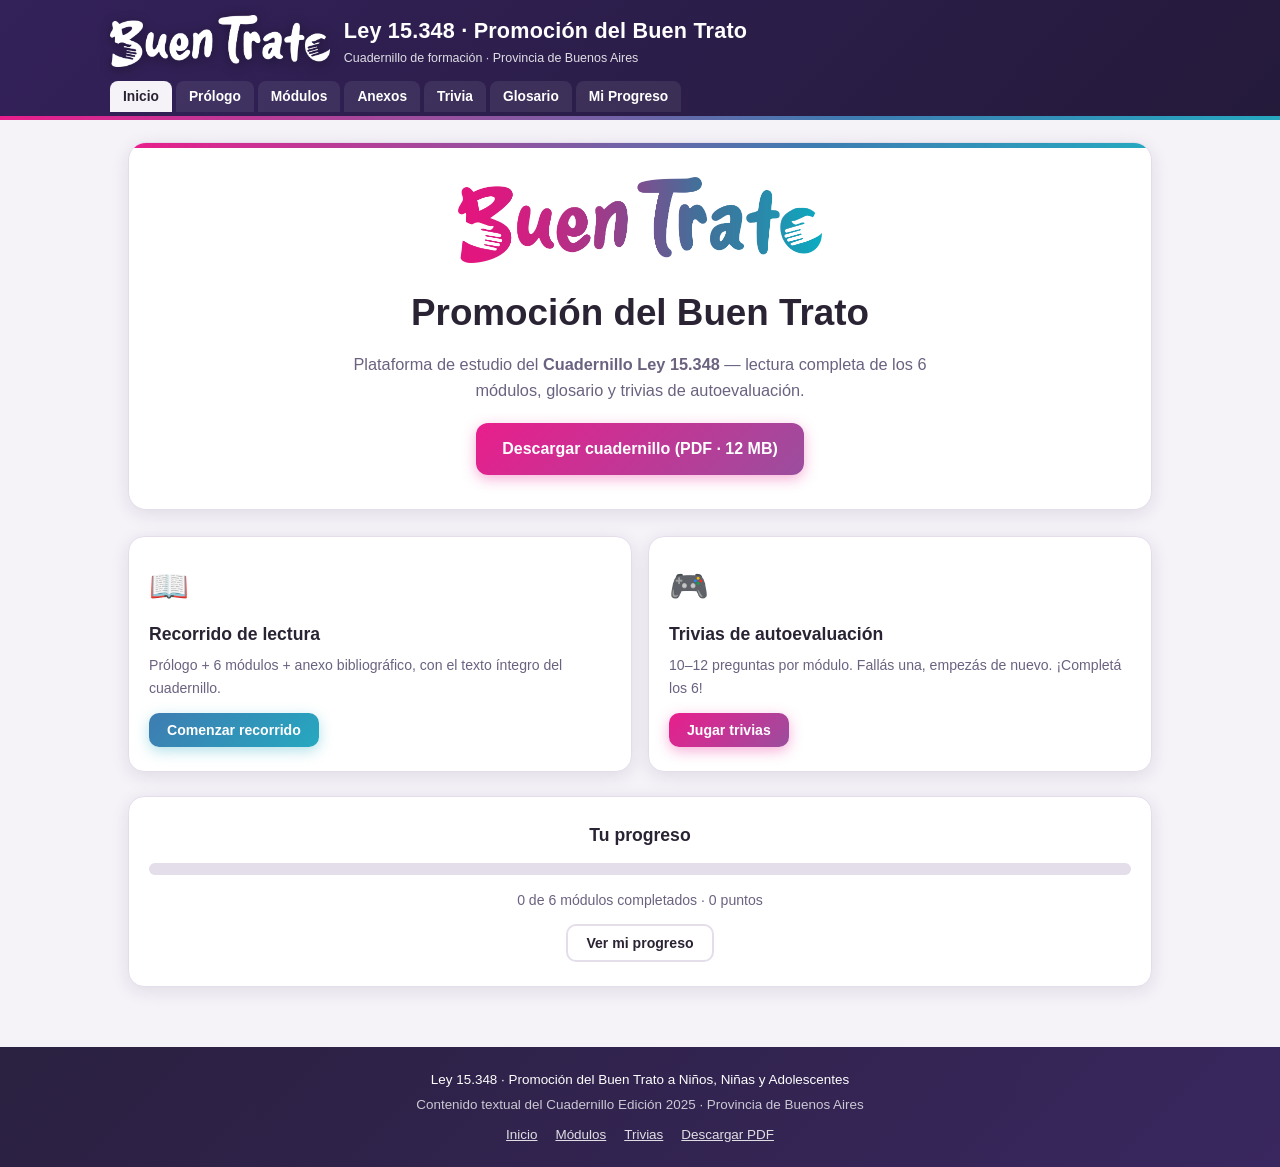
==== commit c66855d6: "Corrección de la trivia: 18 respuestas/explicaciones alineadas con el texto del cuadernillo + glosar" ====
--- a/index.html
+++ b/index.html
@@ -3,531 +3,667 @@
 <head>
 <meta charset="UTF-8">
 <meta name="viewport" content="width=device-width, initial-scale=1.0">
-<title>Cuadernillo Ley de Promoción del Buen Trato — Estudiá módulo por módulo</title>
-<meta name="description" content="Cuadernillo de la Ley de Promoción del Buen Trato a Niños, Niñas y Adolescentes: prólogo, 6 módulos, PDF completo y autoevaluación tipo Duolingo.">
-<link rel="preconnect" href="https://fonts.googleapis.com">
-<link rel="preconnect" href="https://fonts.gstatic.com" crossorigin>
-<link href="https://fonts.googleapis.com/css2?family=Figtree:ital,wght@0,300..700;1,400&family=Source+Serif+4:ital,opsz,wght@0,8..60,400;0,8..60,600;1,8..60,400&display=swap" rel="stylesheet">
-<link rel="stylesheet" href="assets/estilos.css">
+<title>Ley 15.348 · Promoción del Buen Trato</title>
+<meta name="theme-color" content="#241A3A">
+<link rel="icon" type="image/png" href="assets/logo-color.png">
+<style>
+:root{
+  --mag:#E91E8C; --pur:#9B4E9E; --azu:#3E7CB1; --tur:#26A8C0;
+  --bg:#F5F2F8; --surf:#FFFFFF; --ink:#2A2333; --ink2:#6B6280;
+  --border:#E4DEEB; --shadow:0 4px 18px rgba(36,26,58,.10);
+  --head1:#33215A; --head2:#241A3A;
+  --ok:#1F9D55; --err:#D4346C; --warn:#E8912D;
+}
+@media (prefers-color-scheme: dark){
+  :root{
+    --bg:#15111F; --surf:#211B2E; --ink:#EDE8F5; --ink2:#A79DBE;
+    --border:#382F4E; --shadow:0 4px 18px rgba(0,0,0,.45);
+    --head1:#2A1B4E; --head2:#181028;
+  }
+}
+*{box-sizing:border-box; margin:0; padding:0}
+html{scroll-behavior:smooth}
+body{
+  font-family:-apple-system,BlinkMacSystemFont,"Segoe UI",Roboto,Helvetica,Arial,sans-serif;
+  background:var(--bg); color:var(--ink); line-height:1.6;
+  min-height:100vh; display:flex; flex-direction:column;
+}
+img{max-width:100%; height:auto}
+a{color:var(--azu)}
+button{font-family:inherit; cursor:pointer}
+:focus-visible{outline:3px solid var(--tur); outline-offset:2px}
+
+/* ============ HEADER ============ */
+header.cabecera{
+  background:linear-gradient(135deg,var(--head1),var(--head2));
+  color:#fff; padding:14px 18px 0; position:relative; overflow:hidden;
+}
+header.cabecera::after{
+  content:""; position:absolute; left:0; right:0; bottom:0; height:4px;
+  background:linear-gradient(90deg,var(--mag),var(--pur),var(--azu),var(--tur));
+}
+.cab-in{max-width:1060px; margin:0 auto; display:flex; align-items:center; gap:14px; flex-wrap:wrap}
+.cab-logo{height:52px; width:auto; filter:drop-shadow(0 2px 6px rgba(0,0,0,.35))}
+.cab-tit{font-size:clamp(1.05rem,2.6vw,1.35rem); font-weight:800; letter-spacing:.2px}
+.cab-sub{font-size:.78rem; opacity:.85; font-weight:400; display:block}
+nav.tabs{
+  max-width:1060px; margin:12px auto 0; display:flex; gap:4px;
+  flex-wrap:wrap; padding-bottom:8px;
+}
+nav.tabs button{
+  background:rgba(255,255,255,.08); color:#fff; border:0;
+  padding:8px 13px; border-radius:8px 8px 0 0; font-size:.86rem;
+  font-weight:600; transition:background .15s;
+}
+nav.tabs button:hover{background:rgba(255,255,255,.18)}
+nav.tabs button.on{background:var(--bg); color:var(--ink)}
+
+/* ============ LAYOUT ============ */
+main{flex:1; width:100%; max-width:1060px; margin:0 auto; padding:22px 18px 60px}
+.vista{display:none; animation:aparece .25s ease}
+.vista.on{display:block}
+@keyframes aparece{from{opacity:0; transform:translateY(6px)} to{opacity:1; transform:none}}
+h1.tit{font-size:clamp(1.5rem,4vw,2.1rem); font-weight:800; margin:6px 0 14px; line-height:1.25}
+h2.sec{font-size:1.2rem; font-weight:800; margin:26px 0 10px; color:var(--pur)}
+h3.sub{font-size:1.02rem; font-weight:700; margin:20px 0 8px; color:var(--azu)}
+p.blk{margin:10px 0; font-size:.97rem}
+.volver{
+  display:inline-block; background:none; border:1px solid var(--border);
+  color:var(--ink2); padding:6px 14px; border-radius:20px; font-size:.85rem;
+  margin-bottom:14px; transition:all .15s;
+}
+.volver:hover{border-color:var(--azu); color:var(--azu)}
+
+/* ============ HOME ============ */
+.hero{
+  background:var(--surf); border:1px solid var(--border); border-radius:18px;
+  box-shadow:var(--shadow); padding:34px 26px; text-align:center; margin-bottom:26px;
+  position:relative; overflow:hidden;
+}
+.hero::before{
+  content:""; position:absolute; top:0; left:0; right:0; height:5px;
+  background:linear-gradient(90deg,var(--mag),var(--pur),var(--azu),var(--tur));
+}
+.hero img.logo-grande{height:86px; margin-bottom:14px}
+.hero h1{font-size:clamp(1.5rem,4.5vw,2.3rem); font-weight:900; margin-bottom:8px}
+.hero p.ley{color:var(--ink2); font-size:1.02rem; max-width:640px; margin:0 auto 20px}
+.btn{
+  display:inline-block; border:0; border-radius:12px; padding:13px 26px;
+  font-size:1rem; font-weight:700; color:#fff; text-decoration:none;
+  background:linear-gradient(135deg,var(--mag),var(--pur));
+  box-shadow:0 4px 14px rgba(233,30,140,.35); transition:transform .15s, box-shadow .15s;
+}
+.btn:hover{transform:translateY(-2px); box-shadow:0 7px 20px rgba(233,30,140,.45)}
+.btn.sec{background:linear-gradient(135deg,var(--azu),var(--tur)); box-shadow:0 4px 14px rgba(38,168,192,.35)}
+.btn.mini{padding:9px 18px; font-size:.88rem; border-radius:10px}
+.btn.ghost{background:none; color:var(--ink); border:2px solid var(--border); box-shadow:none}
+.btn.ghost:hover{border-color:var(--pur); color:var(--pur); box-shadow:none}
+.acc-grid{display:grid; grid-template-columns:repeat(auto-fit,minmax(240px,1fr)); gap:16px; margin:24px 0}
+.acc-card{
+  background:var(--surf); border:1px solid var(--border); border-radius:16px;
+  padding:24px 20px; box-shadow:var(--shadow); text-align:left; transition:transform .15s;
+}
+.acc-card:hover{transform:translateY(-4px)}
+.acc-card .ico{font-size:2rem; margin-bottom:8px}
+.acc-card h3{font-size:1.1rem; margin-bottom:6px}
+.acc-card p{font-size:.88rem; color:var(--ink2)}
+.acc-card .btn{margin-top:14px}
+
+/* ============ MÓDULOS GRID ============ */
+.mod-grid{display:grid; grid-template-columns:repeat(auto-fill,minmax(250px,1fr)); gap:16px; margin-top:14px}
+.mod-card{
+  background:var(--surf); border:1px solid var(--border); border-radius:16px;
+  padding:20px; box-shadow:var(--shadow); border-top:5px solid var(--mc,var(--pur));
+  display:flex; flex-direction:column; gap:8px; transition:transform .15s;
+}
+.mod-card:hover{transform:translateY(-4px)}
+.mod-card .romano{
+  display:inline-flex; align-items:center; justify-content:center;
+  width:42px; height:42px; border-radius:50%; background:var(--mc,var(--pur));
+  color:#fff; font-weight:900; font-size:1.05rem;
+}
+.mod-card h3{font-size:1.02rem; line-height:1.35}
+.mod-card .estado{font-size:.8rem; color:var(--ink2); font-weight:600}
+.mod-card .estado.ok{color:var(--ok)}
+.mod-card .btn{margin-top:auto; align-self:flex-start}
+
+/* ============ LECTURA ============ */
+.leer{background:var(--surf); border:1px solid var(--border); border-radius:16px; box-shadow:var(--shadow); padding:26px 26px 30px; margin-top:8px}
+.leer h2.sec{border-bottom:3px solid var(--border); padding-bottom:6px}
+.leer p.blk{margin:13px 0; font-size:1rem; line-height:1.75}
+.leer .quote{
+  border-left:5px solid var(--mag); background:rgba(233,30,140,.07);
+  padding:13px 18px; margin:16px 0; border-radius:0 12px 12px 0;
+  font-style:italic; font-size:.98rem;
+}
+.leer ul{margin:10px 0 10px 26px}
+.leer li{margin:6px 0}
+.mod-acciones{display:flex; gap:12px; flex-wrap:wrap; margin-top:20px}
+
+/* ============ TRIVIA ============ */
+.trivia-grid{display:grid; grid-template-columns:repeat(auto-fill,minmax(230px,1fr)); gap:16px; margin-top:14px}
+.tv-card{
+  background:var(--surf); border:1px solid var(--border); border-radius:16px;
+  padding:20px; box-shadow:var(--shadow); border-top:5px solid var(--mc,var(--pur));
+}
+.tv-card h3{font-size:1rem; margin-bottom:6px}
+.tv-card .best{font-size:.82rem; color:var(--ink2); margin-bottom:12px}
+.tv-card .best.ok{color:var(--ok); font-weight:700}
+.pregunta-box{background:var(--surf); border:1px solid var(--border); border-radius:16px; box-shadow:var(--shadow); padding:28px 26px; max-width:760px; margin:10px auto 0}
+.preg-meta{display:flex; justify-content:space-between; align-items:center; font-size:.85rem; color:var(--ink2); font-weight:600; margin-bottom:14px}
+.preg-meta .puntos{color:var(--mag); font-weight:800}
+.preg-txt{font-size:1.15rem; font-weight:700; line-height:1.5; margin-bottom:18px}
+.opts{display:flex; flex-direction:column; gap:10px}
+.opts button{
+  background:var(--bg); border:2px solid var(--border); border-radius:12px;
+  padding:13px 16px; font-size:.97rem; text-align:left; color:var(--ink);
+  transition:all .15s; font-weight:500;
+}
+.opts button:hover:not(:disabled){border-color:var(--azu); transform:translateX(4px)}
+.opts button.ok{border-color:var(--ok); background:rgba(31,157,85,.12); font-weight:700}
+.opts button.mal{border-color:var(--err); background:rgba(212,52,108,.10)}
+.opts button:disabled{cursor:default}
+.fb{margin-top:16px; padding:14px 18px; border-radius:12px; font-size:.95rem; display:none; font-weight:600}
+.fb.ok{display:block; background:rgba(31,157,85,.12); color:var(--ok); border:1px solid var(--ok)}
+.fb.mal{display:block; background:rgba(212,52,108,.10); color:var(--err); border:1px solid var(--err)}
+.tv-fin{text-align:center; padding:36px 20px}
+.tv-fin .emoji{font-size:3.2rem; margin-bottom:10px}
+.tv-fin h2{font-size:1.5rem; margin-bottom:8px}
+.tv-fin p{color:var(--ink2); margin-bottom:18px}
+.barra{background:var(--border); border-radius:99px; height:12px; overflow:hidden; margin:14px 0}
+.barra i{display:block; height:100%; background:linear-gradient(90deg,var(--mag),var(--pur)); border-radius:99px; transition:width .5s}
+.barra.verde i{background:linear-gradient(90deg,#1F9D55,#37C46F)}
+
+/* ============ GLOSARIO ============ */
+.glo-buscar{
+  width:100%; max-width:520px; padding:12px 18px; border-radius:12px;
+  border:2px solid var(--border); font-size:1rem; background:var(--surf);
+  color:var(--ink); margin-bottom:6px;
+}
+.glo-buscar:focus{border-color:var(--pur); outline:none}
+.glo-lista{margin-top:16px; display:flex; flex-direction:column; gap:12px}
+.glo-item{
+  background:var(--surf); border:1px solid var(--border); border-radius:12px;
+  padding:15px 18px; box-shadow:var(--shadow);
+}
+.glo-item h4{font-size:.98rem; color:var(--pur); margin-bottom:4px}
+.glo-item p{font-size:.9rem; color:var(--ink2)}
+.glo-item .tag{
+  display:inline-block; font-size:.7rem; font-weight:700; color:#fff;
+  background:var(--azu); border-radius:8px; padding:2px 8px; margin-top:7px;
+}
+.glo-item.hidden{display:none}
+
+/* ============ PROGRESO ============ */
+.prog-grid{display:grid; grid-template-columns:repeat(auto-fill,minmax(220px,1fr)); gap:14px; margin-top:14px}
+.prog-card{background:var(--surf); border:1px solid var(--border); border-radius:14px; padding:16px; box-shadow:var(--shadow); border-top:4px solid var(--mc,var(--pur))}
+.prog-card h4{font-size:.93rem; margin-bottom:4px}
+.prog-card .est{font-size:.8rem; font-weight:700}
+.prog-card .est.ok{color:var(--ok)}
+.prog-card .est.pend{color:var(--warn)}
+.puntos-total{
+  display:flex; align-items:center; gap:16px; flex-wrap:wrap;
+  background:var(--surf); border:1px solid var(--border); border-radius:16px;
+  padding:22px 24px; box-shadow:var(--shadow); margin-top:18px;
+}
+.puntos-num{font-size:2.4rem; font-weight:900; color:var(--mag); line-height:1}
+.puntos-lab{font-size:.85rem; color:var(--ink2); font-weight:600}
+.felicitacion{
+  margin-top:26px; text-align:center; padding:44px 24px; border-radius:20px;
+  background:linear-gradient(135deg,var(--mag),var(--pur),var(--azu));
+  color:#fff; box-shadow:0 8px 30px rgba(155,78,158,.4); display:none;
+}
+.felicitacion.on{display:block; animation:aparece .4s ease}
+.felicitacion .emoji{font-size:4rem; margin-bottom:12px}
+.felicitacion h2{font-size:1.8rem; font-weight:900; margin-bottom:8px}
+.felicitacion p{opacity:.95; max-width:520px; margin:0 auto 6px; font-size:1rem}
+.felicitacion .puntos-final{font-size:2.6rem; font-weight:900; margin:14px 0 4px}
+.felicitacion .btn{margin-top:18px; background:#fff; color:var(--pur); box-shadow:0 4px 14px rgba(0,0,0,.25)}
+
+/* ============ ANEXOS ============ */
+.anexo-ref{font-size:.9rem; color:var(--ink2); margin-bottom:16px; font-style:italic}
+
+/* ============ FOOTER ============ */
+footer{
+  background:linear-gradient(135deg,var(--head2),var(--head1));
+  color:#fff; text-align:center; padding:22px 18px; font-size:.84rem; opacity:.97;
+}
+footer a{color:#fff; opacity:.85}
+footer .pie-links{margin-top:8px; display:flex; gap:18px; justify-content:center; flex-wrap:wrap}
+footer .pie-links a{cursor:pointer; text-decoration:underline}
+
+/* ============ RESPONSIVE ============ */
+@media (max-width:640px){
+  .cab-logo{height:44px}
+  nav.tabs button{padding:7px 10px; font-size:.8rem}
+  .leer{padding:18px 16px 24px; border-radius:12px}
+  .pregunta-box{padding:20px 16px}
+  .hero{padding:26px 18px}
+}
+</style>
 </head>
 <body>
 
-<header>
-  <a class="logo" href="#inicio">Buen Trato <span>· cuadernillo</span></a>
-  <button class="nav-toggle" id="navToggle" aria-label="Abrir menú"><span></span></button>
-  <nav id="nav">
-    <a href="#prologo">Prólogo</a>
-    <a href="#indice">Módulos</a>
-    <a href="#pdf">PDF</a>
-    <a href="#atencion">Líneas de atención</a>
-    <a class="nav-btn" href="evaluacion.html">Autoevaluación</a>
+<header class="cabecera">
+  <div class="cab-in">
+    <img class="cab-logo" src="assets/logo-blanco.png" alt="Buen Trato">
+    <div>
+      <div class="cab-tit">Ley 15.348 · Promoción del Buen Trato</div>
+      <span class="cab-sub">Cuadernillo de formación · Provincia de Buenos Aires</span>
+    </div>
+  </div>
+  <nav class="tabs" aria-label="Secciones">
+    <button data-v="home" class="on">Inicio</button>
+    <button data-v="prologo">Prólogo</button>
+    <button data-v="modulos">Módulos</button>
+    <button data-v="anexos">Anexos</button>
+    <button data-v="trivia">Trivia</button>
+    <button data-v="glosario">Glosario</button>
+    <button data-v="progreso">Mi Progreso</button>
   </nav>
 </header>
 
-<section class="hero" id="inicio">
-  <div class="container">
-    <img class="hero-logo" src="assets/logo-blanco.png" alt="Buen Trato" width="240" height="69">
-    <span class="eyebrow">Provincia de Buenos Aires · OPNyA</span>
-    <h1>Ley de Promoción del <em>Buen Trato</em></h1>
-    <p>El cuadernillo completo, organizado en prólogo y 6 módulos: derechos y representaciones de las niñeces, patriarcado y adultocentrismo, etapas evolutivas, tareas de cuidado, formas de violencia y detección. Leé, repasá y comprobá lo aprendido con una autoevaluación tipo Duolingo.</p>
-    <div class="acciones">
-      <a class="btn btn-solido" href="evaluacion.html">Empezar autoevaluación</a>
-      <a class="btn btn-claro" href="#pdf">Ver el PDF completo</a>
+<main>
+  <section class="vista on" id="v-home">
+    <div class="hero">
+      <img class="logo-grande" src="assets/logo-color.png" alt="Logo Buen Trato">
+      <h1>Promoción del Buen Trato</h1>
+      <p class="ley">Plataforma de estudio del <strong>Cuadernillo Ley 15.348</strong> — lectura completa de los 6 módulos, glosario y trivias de autoevaluación.</p>
+      <a class="btn" href="assets/cuadernillo.pdf" download="Cuadernillo-Ley-15348-Buen-Trato.pdf">Descargar cuadernillo (PDF · 12 MB)</a>
     </div>
-    <div class="stats">
-      <div class="stat"><b>6</b><span>Módulos</span></div>
-      <div class="stat"><b>114</b><span>Páginas</span></div>
-      <div class="stat"><b>60</b><span>Preguntas</span></div>
-      <div class="stat"><b>102</b><span>Línea nacional</span></div>
-    </div>
-  </div>
-</section>
-
-<section class="bloque" id="prologo">
-  <div class="container">
-    <div class="prologo">
-      <div class="prologo-texto reveal">
-        <span class="eyebrow">Prólogo</span>
-        <h2>El camino de la corresponsabilidad</h2>
-
-        <p>La inmediata reglamentación y comienzo de la implementación de la Ley de Promoción del Buen Trato a Niños, Niñas y Adolescentes luego de su promulgación en el ámbito legislativo por iniciativa de la Diputada Mariana Larroque, marca por un lado la decisión del Gobierno de la Provincia de Buenos Aires de darle protagonismo al eje Niñez y Adolescencia, y por otro lado que el camino de la corresponsabilidad y el enfoque interagencial es el correcto al transitar dicho eje de las políticas públicas.</p>
-        <p>Hace un tiempo venimos trabajando en la construcción de esta nueva política pública que nos parece central. En un contexto donde se ponen en discusión las estructuras fundamentales de organización y distribución de nuestra vida común, elegimos apostar al encuentro, al intercambio y al ejercicio de pensar y pensarnos, desde lo singular en y hacia lo colectivo.</p>
-        <p>Tal cual el texto de la Ley, se entiende por buen trato a NNyA, “aquel que se sustenta en el respeto a la dignidad e integridad física, psicológica y emocional, en el derecho constitucional a vivir libres de violencia y el respeto a los procesos de autonomía progresiva en el ejercicio de los derechos fundamentales, establecidos en la Convención sobre los Derechos del Niño.”</p>
-        <p>Nos ubicamos entonces, ante el desafío de generar espacios que promuevan la deconstrucción, problematización y desnaturalización de los distintos tipos de violencias, negligencias y maltratos que circulan en los vínculos de nuestra sociedad, y en consecuencia, fomentar y construir, de manera transversal en las políticas públicas y en las prácticas cotidianas, una perspectiva cuidadosa de las niñeces y adolescencias. Tenemos una enorme oportunidad para profundizar una mirada que considere a nuestros niños, niñas y adolescentes como sujetos deseantes y sujetos de derechos, así como también propiciar que el nuevo paradigma se exprese y se encarne, en modos vinculares basados en el respeto y cumplimiento de los derechos mutuos, como camino hacia la consolidación de una sociedad más justa e igualitaria. Esta tarea se centra en la decisión de comenzar hoy a reflexionar y gestionar desde esta concepción, entendiendo que los y las NNyA son actuales sujetos de derechos (políticos, sociales y culturales) entonces es necesario cuidarlos, escucharlos y acompañarlos en el desarrollo de sus capacidades.</p>
-        <p>Esta política pública no podría pensarse de otro modo que no sea desde un abordaje intersectorial e interseccional, encarando este camino pensando la Comunidad en sus formas de organización, desde sus instituciones, las familias que la forman y los distintos agrupamientos sociales presentes en su seno, con la identidad y la historia que las configuran.</p>
-        <p>Para comprender las representaciones de la niñez, la adolescencia y la juventud que culturalmente producimos y reproducimos en nuestras miradas y en nuestras prácticas, partimos del ejercicio de historizarnos y descubrir cómo hemos ido construyendo roles, expectativas, modelos idealizados y problemáticos, de cada etapa de la vida humana, que nos multi-determinan en los modos de vincularnos. Vemos como los diversos sistemas que conviven hoy en nuestra trama socio-cultural, capitalismo, patriarcado y adultocentrismo, conforman un encuadre que ocasiona, fundamenta y justifica, las principales causas de la violencia en el trato entre personas de toda edad, y en particular, hacia</p>
-        <p>En este sentido, podemos pensar que tal como sucede con la violencia por motivos de género, detrás de las situaciones de vulneración de un niño o niña, lo que vemos es un punto de llegada, resultado de un largo recorrido que comienza en pequeñas acciones, omisiones, carencias, etc., que son parte de nuestra cotidianeidad y que no llegamos, muchas veces, siquiera a registrarlas.</p>
-        <p>Es por esto, que generamos los espacios de capacitación en la promoción del Buen Trato como momentos oportunos para revisar y repensar nuestras prácticas. Pero no sólo aquellas que están determinadas por nuestro contexto de trabajo, o que suceden en el entorno laboral. Sino, darnos la chance de integrar nuestras dimensiones, personal, social-institucional e histórica, para que podamos ligar dichos, acciones, sentidos y modos de pensar, con las formas de ser y considerar al otro/a, rompiendo la concepción de lo privado como zona libre de comunidad.</p>
-        <p>Desde esta perspectiva, asumimos el desafío de desarrollar como primera instancia de las capacitaciones, una propuesta de taller presencial que se propone principalmente sensibilizar en la temática, historizar la mirada sobre NNAyJ, visibilizar las violencias y negligencias, y sentar las bases para la construcción de recursos y herramientas para el acompañamiento de recorridos de vida desde el amor y el respeto absoluto por el otro.</p>
-        <p>Esto implica la articulación entre el OPNyA y todas las instancias del Estado provincial, ejecutivo, legislativo y judicial. El éxito de esta implementación, depende de la capacidad intersectorial que despleguemos para construir las redes en el territorio, los puentes entre sectores del Estado, la articulación con organizaciones de la comunidad, y la acción mancomunada y solidaria. Debemos poder visualizar un único sujeto beneficiario de esta política, para poder apostar a la construcción de consensos en torno al buen trato.</p>
-        <p>Por último, consideramos el desarrollo de las capacitaciones en Promoción del Buen Trato como una política pública que es parte de un enfoque integral, en tanto cada taller realizado, funciona como dispositivo de prevención y promoción. La participación activa, la posibilidad de trabajar colectivamente con personas desconocidas y encontrar tramas comunes, la vivencia concreta de un entorno de intercambio respetuoso y propositivo donde todos los aportes son válidos, busca producir un efecto novedoso que instale la capacidad reflexiva dónde las preguntas valen tanto como las respuestas.</p>
-        <p>En síntesis, la Ley de Promoción del Buen Trato tiene un espíritu de construcción positiva de la política pública, aborda la problemática social desde su raíz y busca generar un impacto saludable en toda la sociedad. Los contenidos invitan a pensar desde la complejidad, evitando los reduccionismos o simplismos y las explicaciones lineales. La manera en la que nos concebimos como personas y por ende, los modos en los que nos vinculamos, está multideterminado. Es un desafío pero es fundamental hacer el ejercicio de romper la lógica de las "recetas" y encarar la construcción de recursos que nos hagan verdaderamente sujetos de derecho y de deseo.</p>
-        <p>Nos llena de orgullo presentar este material que hemos hecho con conciencia y preocupación por cada detalle buscando que sirva de base para multiplicar los espacios y propuestas en las instituciones, municipios, y comunidades de la Provincia de Buenos Aires.</p>
-        <p>El Buen Trato y la garantía de Derechos para NNAyJ son realidades que debemos construir en el encuentro y de manera colectiva, dónde las consignas “Derecho al Futuro” y “La Patria es el otro/otra” tienen plena vigencia.</p>
+    <div class="acc-grid">
+      <div class="acc-card">
+        <div class="ico">📖</div>
+        <h3>Recorrido de lectura</h3>
+        <p>Prólogo + 6 módulos + anexo bibliográfico, con el texto íntegro del cuadernillo.</p>
+        <button class="btn sec mini" data-v="modulos">Comenzar recorrido</button>
       </div>
-      <aside class="prologo-aside reveal">
-        <h3>Ficha técnica</h3>
-        <dl class="ficha">
-          <div><dt>Norma</dt><dd>Ley provincial 15.348 (2022)</dd></div>
-          <div><dt>Jurisdicción</dt><dd>Provincia de Buenos Aires</dd></div>
-          <div><dt>Organismo</dt><dd>OPNyA</dd></div>
-          <div><dt>Coordinación</dt><dd>Equipo Buen Trato</dd></div>
-          <div><dt>Autoras</dt><dd>Julia Dorin · Nadia Marques de Almeida</dd></div>
-          <div><dt>Edición</dt><dd>Actualizada 2025</dd></div>
-          <div><dt>Estructura</dt><dd>Prólogo + 6 módulos + anexo</dd></div>
-        </dl>
-      </aside>
-    </div>
-  </div>
-</section>
-
-<section class="bloque bloque-gris" id="indice">
-  <div class="container">
-    <div class="encabezado reveal">
-      <span class="eyebrow">Índice</span>
-      <h2>Los módulos del cuadernillo</h2>
-      <p class="lede">Cada módulo sigue el orden del cuadernillo original. Tocá una tarjeta para ir directo al contenido.</p>
-    </div>
-    <div class="modulos">
-      <a class="tarjeta reveal" href="#m1"><span class="num">MÓDULO 01</span><h3>Derechos Humanos y representaciones</h3><p>Marco normativo internacional, nacional y provincial, y las representaciones históricas de las niñeces.</p><span class="ir">Leer módulo →</span></a>
-      <a class="tarjeta reveal" href="#m2"><span class="num">MÓDULO 02</span><h3>Patriarcado y adultocentrismo</h3><p>Sistemas de dominio, centrismos, etiquetas y la naturalización de las violencias.</p><span class="ir">Leer módulo →</span></a>
-      <a class="tarjeta reveal" href="#m3"><span class="num">MÓDULO 03</span><h3>Etapas evolutivas</h3><p>Desarrollo en la niñez y adolescencia y el Estado como garante y promotor de derechos.</p><span class="ir">Leer módulo →</span></a>
-      <a class="tarjeta reveal" href="#m4"><span class="num">MÓDULO 04</span><h3>Cambio de paradigma en el cuidado</h3><p>Estereotipos de género, tareas de cuidado y la mirada del Buen Trato en los vínculos.</p><span class="ir">Leer módulo →</span></a>
-      <a class="tarjeta reveal" href="#m5"><span class="num">MÓDULO 05</span><h3>Formas de violencias y negligencias</h3><p>Tipos, bullying, violencias digitales, grooming, consentimiento y discriminación.</p><span class="ir">Leer módulo →</span></a>
-      <a class="tarjeta reveal" href="#m6"><span class="num">MÓDULO 06</span><h3>Detección y abordaje</h3><p>Indicadores, intervención, protocolos y líneas de atención para situaciones de riesgo.</p><span class="ir">Leer módulo →</span></a>
-    </div>
-  </div>
-</section>
-
-<section class="bloque" id="contenido">
-  <div class="container">
-    <article class="modulo" id="m1">
-      <div class="modulo-grid">
-        <div class="modulo-etiqueta reveal"><span class="idx">01</span><span class="tag">Módulo 1</span></div>
-        <div class="modulo-cuerpo reveal">
-          <h2>Derechos Humanos y representaciones de las niñeces, adolescencias y juventudes en la historia argentina</h2>
-          <p class="lede">El módulo repasa el marco normativo internacional, nacional y provincial que protege los derechos de niños, niñas y adolescentes. También analiza cómo cambiaron las representaciones de las niñeces a lo largo de la historia argentina.</p>
-          <h3>Marco normativo internacional</h3>
-          <ul class="lista-check">
-            <li><b>Declaración de Ginebra de 1924</b>: principios de protección, alimentación, vivienda, educación y atención médica.</li>
-            <li><b>Convención sobre los Derechos del Niño</b>: tratado vinculante, adoptado por consenso el 20 de noviembre de 1989.</li>
-            <li><b>Reglas de Beijing de 1985</b>: interés superior, no discriminación y privación de libertad como último recurso.</li>
-          </ul>
-          <h3>Marco normativo en Argentina</h3>
-          <ul class="lista-check">
-            <li><b>Ley Agote 10.903 (1919)</b>: tutela estatal bajo la Doctrina de la Situación Irregular.</li>
-            <li><b>Ley 22.803 (1983)</b>: estableció que ningún menor de 16 años es punible.</li>
-            <li><b>Ley 26.061 (2005)</b>: los NNyA reconocidos como sujetos de derechos y con participación activa.</li>
-            <li><b>Ley de ESI (2006)</b>, Identidad de Género 26.743 (2012) y Ley Micaela 27.499 (2018).</li>
-          </ul>
-          <h3>Marco normativo en la Provincia de Buenos Aires</h3>
-          <ul class="lista-check">
-            <li><b>Ley 13.298 y Decreto Ley 13.634</b>: promoción de derechos del niño y penal juvenil.</li>
-            <li><b>Ley 13.803 (2007)</b>: prevención y erradicación del trabajo infantil bonaerense.</li>
-            <li><b>Ley 14.580 (2014)</b>: protección de la salud mental y los derechos humanos.</li>
-            <li><b>Ley Micaela bonaerense 15.134 (2019)</b> y <b>Ley de Buen Trato 15.348 (2022)</b>.</li>
-          </ul>
-          <h3>Representaciones históricas de las niñeces</h3>
-          <ul class="lista-check">
-            <li><b>Período colonial</b>: el niño ilegítimo y la primera Casa de Expósitos, creada en 1779.</li>
-            <li><b>Estado nacional (1862-1946)</b>: abordaje higienista; la ley de 1907 fija los 10 años para trabajar.</li>
-            <li><b>Peronismo (1946-1955)</b>: derechos sociales y recreación; Ley Semini de jardín obligatorio.</li>
-          </ul>
-          <h3>Juventud, dictadura y democracia</h3>
-          <ul class="lista-check">
-            <li><b>1955-1976</b>: el auge del psicoanálisis y la poliomielitis redefinen la mirada sobre la infancia.</li>
-            <li><b>1976-1983</b>: representación del joven subversivo y robo de bebés por el Terrorismo de Estado.</li>
-            <li><b>1983 en adelante</b>: los NNyA como sujetos de derechos y avance hacia la protección integral.</li>
-          </ul>
-          <h3>La mirada en materia de salud mental</h3>
-          <ul class="lista-check">
-            <li>La Ley de Salud Mental abandona el enfoque puramente biológico positivista.</li>
-            <li>El paradigma humanista de 1994 asume una responsabilización colectiva del bienestar.</li>
-            <li>La Ley de Salud Mental de 2010 entiende la salud como construcción social.</li>
-          </ul>
-          <div class="datos-grid">
-            <div class="dato"><b>1924</b><span>Declaración de Ginebra</span></div>
-            <div class="dato"><b>20/11/1989</b><span>Convención de los Derechos del Niño</span></div>
-            <div class="dato"><b>26.061</b><span>Ley de Protección Integral (2005)</span></div>
-            <div class="dato"><b>15.348</b><span>Ley bonaerense de Buen Trato (2022)</span></div>
-          </div>
-        </div>
-      </div>
-    </article>
-
-    <article class="modulo" id="m2">
-      <div class="modulo-grid">
-        <div class="modulo-etiqueta reveal"><span class="idx">02</span><span class="tag">Módulo 2</span></div>
-        <div class="modulo-cuerpo reveal">
-          <h2>Patriarcado y adultocentrismo</h2>
-          <p class="lede">El módulo analiza cómo patriarcado, capitalismo y adultocentrismo se articulan como sistemas de dominio en sociedades desiguales. Examina prácticas, sentidos y mandatos que naturalizan violencias, patologizan niñez y adolescencia y sostienen la heteronorma.</p>
-          <h3>Patriarcado, capitalismo y adultocentrismo</h3>
-          <ul class="lista-check">
-            <li>El patriarcado es un <b>sistema histórico que puede acabarse</b> por el mismo proceso histórico.</li>
-            <li>Domina lo masculino sobre lo femenino mediante una distribución asimétrica y unilateral de la participación.</li>
-            <li>El capitalismo se basa en la propiedad privada de los medios de producción.</li>
-            <li>Estos sistemas se articulan con el racismo y el adultocentrismo en la desigualdad.</li>
-          </ul>
-          <h3>Centrismos</h3>
-          <ul class="lista-check">
-            <li>Los centrismos son la tendencia a situar lo propio como centro: <b>todo centrismo es una forma de violencia</b>.</li>
-            <li>El adultocentrismo pone en el centro a los adultos y su capacidad de razón.</li>
-            <li>La niñez queda como etapa anterior, cuyo sentido es la inversión a futuro.</li>
-            <li>En sus orígenes, el adultocentrismo constituye una extensión del dominio patriarcal.</li>
-          </ul>
-          <h3>Prácticas, sentidos y mandatos</h3>
-          <ul class="lista-check">
-            <li>La dimensión simbólica otorga legitimidad social al sistema adultocéntrico.</li>
-            <li>Naturaliza lo adulto como lo potente, valioso y con capacidad de decisión y control.</li>
-            <li>Sitúa niñez, juventud y vejez en condición de inferioridad y subordinación.</li>
-            <li>El Modelo Médico Hegemónico impone etapas rígidas, lineales e irreversibles del desarrollo.</li>
-          </ul>
-          <h3>Heteronorma</h3>
-          <ul class="lista-check">
-            <li>Asume que todas las personas son varones o mujeres, en sexo y en género.</li>
-            <li>La heterosexualidad es la única forma aceptable y normal de expresar los deseos.</li>
-            <li>Quienes la transgreden quedan discriminados, invisibilizados y perseguidos por mecanismos institucionales.</li>
-            <li>La niñez es el momento fundamental para transmitir o transformar esta continuidad.</li>
-          </ul>
-          <h3>Etiquetas y naturalización de las violencias</h3>
-          <ul class="lista-check">
-            <li>La etiqueta convierte las formas de estar en formas de ser: <b>no es lo mismo ser llorona que estar llorando</b>.</li>
-            <li>Etiquetar es un modo de cosificación que vulnera derechos; las marcas duelen y dejan cicatrices.</li>
-            <li>Frases culturales cotidianas justifican y naturalizan las violencias en las crianzas.</li>
-            <li>Los cuidados amorosos y respetuosos fomentan la resiliencia y las ganas de vivir.</li>
-          </ul>
-          <div class="datos-grid">
-            <div class="dato"><b>Todo centrismo</b><span>es una forma de violencia</span></div>
-            <div class="dato"><b>Modelo Médico</b><span>etapas rígidas, lineales e irreversibles</span></div>
-            <div class="dato"><b>13/10/2023</b><span>nota disparadora en Clarín</span></div>
-            <div class="dato"><b>Varón, blanco, heterosexual</b><span>el sujeto hegemónico</span></div>
-          </div>
-        </div>
-      </div>
-    </article>
-
-    <article class="modulo" id="m3">
-      <div class="modulo-grid">
-        <div class="modulo-etiqueta reveal"><span class="idx">03</span><span class="tag">Módulo 3</span></div>
-        <div class="modulo-cuerpo reveal">
-          <h2>Etapas evolutivas del desarrollo en la niñez y adolescencia. El Estado como garante y promotor de derechos</h2>
-          <p class="lede">El módulo analiza las etapas evolutivas de la niñez y adolescencia y el rol del Estado como garante y promotor de derechos. Articula las necesidades de cada etapa con la legislación y las políticas públicas vigentes.</p>
-          <h3>Gestación, nacimiento y primeros meses de vida</h3>
-          <ul class="lista-check">
-            <li>La gestación tiene interogestación y exterogestación; el útero aporta contención, contacto y sonido.</li>
-            <li>El parto humanizado pone a la persona gestante como centro y control del proceso.</li>
-            <li>Pesquisa neonatal y auditiva: detección precoz garantizada por las leyes 26.279 y 25.415.</li>
-            <li>El plan de parto expresa la voluntad de la familia (Ley 26.529). Lactancia a demanda.</li>
-          </ul>
-          <h3>Primera infancia</h3>
-          <ul class="lista-check">
-            <li>Los primeros cinco años son los más importantes para el desarrollo cerebral.</li>
-            <li>No diferencian fantasía de realidad: integran todo con igual valor de verdad.</li>
-            <li><b>Angustia del 8º mes</b>: elaboración de la permanencia de las figuras de apego.</li>
-            <li>Control de esfínteres: proceso madurativo; es el niño/a quien deja el pañal.</li>
-            <li>Berrinches: expresión de frustración y etapa constitutiva de diferenciación como sujeto.</li>
-          </ul>
-          <h3>¿Por qué son importantes los límites?</h3>
-          <ul class="lista-check">
-            <li>Transmiten normas que cuidan u ordenan, con argumento coherente y sostenido.</li>
-            <li>Aportan tranquilidad y producen sensación de cuidado y protección.</li>
-            <li>Funcionan como marco de referencia para anticipar con seguridad y confianza.</li>
-            <li>Sostenerlos en el tiempo aporta previsibilidad y planificación futura.</li>
-          </ul>
-          <h3>Segunda infancia</h3>
-          <ul class="lista-check">
-            <li><b>Período de latencia</b>: 6 a 9-12 años; la sexualidad genera pudor y vergüenza.</li>
-            <li>Ya se internalizan las normas: no hace falta repetirlas una y otra vez.</li>
-            <li>La curiosidad se pone al servicio del conocimiento y la investigación.</li>
-            <li>La pertenencia al grupo de pares se vuelve un asunto central.</li>
-          </ul>
-          <h3>Pubertad y adolescencia</h3>
-          <ul class="lista-check">
-            <li>Pubertad: 9-13 años en vulva y 10-14 en pene; desencadenamiento hormonal.</li>
-            <li>El lóbulo frontal y prefrontal se desarrollan hasta cerca de los 25 años.</li>
-            <li>El grupo de pares ofrece la contención que antes estaba en la familia.</li>
-            <li>Derecho a información adecuada, suficiente y confiable sobre salud sexual.</li>
-          </ul>
-          <h3>La importancia del juego</h3>
-          <ul class="lista-check">
-            <li>El juego es un derecho fundamental para el desarrollo y la ciudadanía.</li>
-            <li>Mediante el juego exploran, crean, construyen conocimientos y desarrollan inteligencia.</li>
-            <li>Debe garantizarse espacio y tiempo de juego, sin reemplazarlo por pantallas.</li>
-            <li>Sus formas varían según el momento evolutivo de cada NNyA.</li>
-          </ul>
-          <div class="datos-grid">
-            <div class="dato"><b>Arts. 25 a 30</b><span>Autonomía progresiva, Código Civil y Comercial</span></div>
-            <div class="dato"><b>48 a 72 hs</b><span>Pesquisa neonatal obligatoria (Ley 26.279)</span></div>
-            <div class="dato"><b>9-13 / 10-14 años</b><span>Pubertad en vulva y en pene</span></div>
-            <div class="dato"><b>Ley 26.150</b><span>ESI nacional · Ley Provincial 14744</span></div>
-          </div>
-        </div>
-      </div>
-    </article>
-
-    <article class="modulo" id="m4">
-      <div class="modulo-grid">
-        <div class="modulo-etiqueta reveal"><span class="idx">04</span><span class="tag">Módulo 4</span></div>
-        <div class="modulo-cuerpo reveal">
-          <h2>Cambio de paradigma en las tareas de cuidado. La mirada del Buen Trato para la transformación de los vínculos sociales</h2>
-          <p class="lede">El módulo analiza cómo los estereotipos de género y la heteronorma organizan las tareas de cuidado, mayoritariamente a cargo de las mujeres. Propone un cambio de paradigma hacia el Buen Trato y la perspectiva de género en la crianza.</p>
-          <h3>¿Qué entendemos por cuidado?</h3>
-          <ul class="lista-check">
-            <li>Actividades y tareas para satisfacer necesidades en planos material, económico, moral y emocional.</li>
-            <li>Incluye provisión de bienes esenciales, apoyo emocional y transmisión de conocimientos, valores y prácticas.</li>
-            <li>Personas en situación de dependencia: niñas/os, con discapacidad, enfermedades crónicas o adultas mayores.</li>
-            <li>Puede ser no remunerada, comunitaria, pública o remunerada: dimensión central del bienestar social.</li>
-          </ul>
-          <h3>Estereotipos de roles, heteronorma y perspectiva de género</h3>
-          <ul class="lista-check">
-            <li>El género es una construcción sostenida por creencias y prácticas que varían según época y sociedad.</li>
-            <li>De varones se espera ser fuertes y proveedores; de mujeres, asumir cuidado y tareas de casa.</li>
-            <li>Los roles se vuelven estereotipos cuando definen cómo ser, sentir y pensar según los genitales.</li>
-            <li>La perspectiva de género es un pilar fundamental cuando hablamos de Buen Trato.</li>
-          </ul>
-          <h3>Crianza en clave de perspectiva de género</h3>
-          <ul class="lista-check">
-            <li>Permite intervenir en las etapas vitales donde se construyen las representaciones del mundo.</li>
-            <li>Corta la repetición de un orden que deja posiciones desiguales entre géneros e identidades diversas.</li>
-            <li>La educación sexual integral en las instituciones es clave para deconstruir el paradigma patriarcal.</li>
-            <li>Los medios y redes colaboran en la naturalización de la violencia cuando no cuidan sus contenidos.</li>
-          </ul>
-          <h3>De la serialidad a la singularidad</h3>
-          <ul class="lista-check">
-            <li>La subjetividad se produce industrialmente, como las mercancías, según Félix Guattari.</li>
-            <li>El individuo serializado es resultado de una producción en masa, modelado y normalizado.</li>
-            <li>La singularización toma elementos del entorno para producir algo creativo y original.</li>
-            <li>NNyA son sujetos de derecho desde que nacen; sujetos de deseo se constituyen.</li>
-          </ul>
-          <h3>De la lógica de la culpa a la responsabilidad</h3>
-          <ul class="lista-check">
-            <li>El modelo autoritario define al niño bueno como obediente y al malo como desobediente.</li>
-            <li><b>La autoridad</b> se sustenta en respeto y mutuo reconocimiento; <b>el poder</b>, en coacción o castigo.</li>
-            <li>Las reglas son límites construidos socialmente para cuidarnos y convivir en armonía.</li>
-            <li>El Buen Trato no consiste en dejar de errar, sino en asumir el error como aprendizaje.</li>
-          </ul>
-          <h3>Autocuidado</h3>
-          <ul class="lista-check">
-            <li>Higiene, nutrición, ejercicio, descanso, recreación y controles médicos periódicos.</li>
-            <li>Gestión de las emociones, manejo del estrés y relaciones sociales sanas.</li>
-            <li>Evitar hábitos nocivos: fumar, sedentarismo, alcohol o consumo de drogas.</li>
-            <li>Cuidarnos es también forma de cuidar a otros y el modelo que transmitimos.</li>
-          </ul>
-          <div class="datos-grid">
-            <div class="dato"><b>8 horas</b><span>Cuidado no remunerado diario, sectores empobrecidos</span></div>
-            <div class="dato"><b>3 horas</b><span>Diarias en sectores con mayores ingresos</span></div>
-            <div class="dato"><b>auctoritas</b><span>Del latín augere: hacer crecer</span></div>
-            <div class="dato"><b>Perspectiva de género</b><span>Pilar fundamental del Buen Trato</span></div>
-          </div>
-        </div>
-      </div>
-    </article>
-
-    <article class="modulo" id="m5">
-      <div class="modulo-grid">
-        <div class="modulo-etiqueta reveal"><span class="idx">05</span><span class="tag">Módulo 5</span></div>
-        <div class="modulo-cuerpo reveal">
-          <h2>Distintas formas de violencias y negligencias</h2>
-          <p class="lede">El módulo analiza las distintas formas de violencias y negligencias que sufren niñas, niños y adolescentes, con sus definiciones, tipos y modalidades. Aborda también la violencia de género, la sexual, el bullying, el grooming y las violencias digitales e institucionales.</p>
-          <h3>Tipos y modalidades de violencia</h3>
-          <ul class="lista-check">
-            <li>Incluye violencia física, emocional, económica, negligente, abandono y abuso sexual.</li>
-            <li>La gravedad de la negligencia se cataloga en <b>leve, moderada y grave</b>.</li>
-            <li>Las modalidades dependen del ámbito: familiar, institucional o digital.</li>
-            <li>Los maltratos suelen comenzar de manera solapada y agravarse con el tiempo.</li>
-          </ul>
-          <h3>Violencia familiar e institucional</h3>
-          <ul class="lista-check">
-            <li>Violencia familiar: acción u omisión de un miembro en relación de poder.</li>
-            <li>Comprende las violencias física, sexual, psicológica y económica.</li>
-            <li>Violencia institucional: prácticas estructurales de violación de derechos por acción u omisión.</li>
-            <li>El gatillo fácil figura como una de las más acuciantes.</li>
-          </ul>
-          <h3>Acoso escolar o bullying</h3>
-          <ul class="lista-check">
-            <li>Agresión intencional y sistemática entre personas de edades similares.</li>
-            <li><b>No pasa una sola vez</b>: se repite en el tiempo.</li>
-            <li>Se perpetúa por la no intervención o intervención inadecuada de los adultos.</li>
-            <li>Puede llevar, en casos extremos, a autolesiones o suicidio.</li>
-          </ul>
-          <h3>Violencia en entornos digitales</h3>
-          <ul class="lista-check">
-            <li><b>Cyberbullying</b>: acoso sostenido y deliberado mediante tecnologías de la información.</li>
-            <li><b>Sexting</b>: circulación de contenido sexual a través de dispositivos móviles.</li>
-            <li><b>Pornovenganza</b>: publicación de imágenes sin consentimiento de quien aparece.</li>
-            <li><b>Grooming</b>: acción de un adulto que contacta a NNyA contra su integridad sexual.</li>
-          </ul>
-          <h3>Hablemos de consentimiento</h3>
-          <ul class="lista-check">
-            <li>Aprobación exteriorizada de la voluntad de hacer o de no hacer algo.</li>
-            <li>No hay consentimiento bajo efectos de alcohol, sustancias, intimidación o amenaza.</li>
-            <li>El Código Penal fija el consentimiento sexual a partir de los <b>13 años</b>.</li>
-            <li>UNICEF: entre el 20 y 40% de los abusos son cometidos por menores.</li>
-          </ul>
-          <h3>Discriminación</h3>
-          <ul class="lista-check">
-            <li>Conducta sistemática de desprecio social por pertenencia a un colectivo estigmatizado.</li>
-            <li>Se basa en el prejuicio y limita el acceso a oportunidades.</li>
-            <li>Se la identifica en lo etario, étnico-nacional, de género, por discapacidad o religión.</li>
-            <li>El chivo expiatorio concentra frustraciones y conflictos de adultos o pares.</li>
-          </ul>
-          <div class="datos-grid">
-            <div class="dato"><b>9.989</b><span>Víctimas NNyA (oct. 2020 - sept. 2021)</span></div>
-            <div class="dato"><b>74,2%</b><span>Agredidas por su entorno cercano</span></div>
-            <div class="dato"><b>13 años</b><span>Edad de consentimiento sexual (Código Penal)</span></div>
-            <div class="dato"><b>6 meses a 4 años</b><span>Pena por grooming</span></div>
-          </div>
-        </div>
-      </div>
-    </article>
-
-    <article class="modulo" id="m6">
-      <div class="modulo-grid">
-        <div class="modulo-etiqueta reveal"><span class="idx">06</span><span class="tag">Módulo 6</span></div>
-        <div class="modulo-cuerpo reveal">
-          <h2>Reconocimiento, detección y abordaje de las violencias, maltratos y negligencias</h2>
-          <p class="lede">El módulo plantea la proyección del buen trato en situaciones de riesgo en clave de corresponsabilidad, articulando Derechos Humanos y perspectiva de género. Ofrece herramientas para detectar indicadores y intervenir frente a violencias.</p>
-          <h3>Corresponsabilidad e integralidad</h3>
-          <ul class="lista-check">
-            <li>El compromiso con el buen trato lo asume <b>toda la sociedad</b>, de interés público.</li>
-            <li>El Estado es garante de que el apoyo exista cuando lo requiera el núcleo de crianza.</li>
-            <li>Exige abordaje integral, con prácticas interdisciplinarias, interinstitucionales, interestectoriales e interjurisdiccionales.</li>
-            <li>Considera aspectos sociales, vinculares, afectivos, físicos y psicológicos de las personas involucradas.</li>
-          </ul>
-          <h3>Conceptos clave de abordaje</h3>
-          <ul class="lista-check">
-            <li><b>Interseccionalidad</b>: reconoce el entramado de opresiones que singularizan trayectorias de vida de NNyA.</li>
-            <li><b>Territorialidad</b>: incorpora asociaciones y organizaciones sociales que trabajan en la comunidad.</li>
-            <li><b>Interjurisdiccionalidad</b>: articula los niveles Municipal, Provincial y Nacional.</li>
-            <li>Se consideran de manera simultánea, complementaria e interrelacionada.</li>
-          </ul>
-          <h3>Detección: indicadores y señales de alerta</h3>
-          <ul class="lista-check">
-            <li>Los indicadores son signos o síntomas que <b>no corresponden al momento evolutivo</b>.</li>
-            <li>Aislados y puntuales no prueban maltrato: exigen preguntar y hacer seguimiento.</li>
-            <li>Señales de alerta: van asociados, hay más de un síntoma y/o son persistentes.</li>
-            <li>La actitud indiferente o de rechazo del adulto ante la intervención es sospechosa.</li>
-          </ul>
-          <h3>Intervención en situaciones de violencias</h3>
-          <ul class="lista-check">
-            <li><b>Primer momento</b>: develación o detección, primera escucha y evaluación de riesgos.</li>
-            <li><b>Segundo momento</b>: construcción de estrategias de protección y la denuncia.</li>
-            <li><b>Tercer momento</b>: seguimiento y acompañamiento integral.</li>
-            <li>Ante signos psicofísicos: atención inmediata y traslado urgente al centro de salud.</li>
-          </ul>
-          <h3>Guías de actuación y protocolos</h3>
-          <ul class="lista-check">
-            <li>Protocolo de detección e intervención en maltrato infantil desde el Sistema de Salud.</li>
-            <li>Guía de Orientación para situaciones conflictivas en el escenario escolar (2012).</li>
-            <li>Protocolo de violencias sexuales contra NNyA desde un sentido interseccional.</li>
-            <li>Guía del Programa Cuidarnos en Red frente al grooming.</li>
-          </ul>
-          <div class="datos-grid">
-            <div class="dato"><b>Línea 102</b><span>Gratuito y confidencial, alcance nacional</span></div>
-            <div class="dato"><b>Línea 144</b><span>Anónima, gratuita y nacional</span></div>
-            <div class="dato"><b>22 regiones</b><span>Servicios Zonales con cabecera departamental</span></div>
-            <div class="dato"><b>Art. 30</b><span>Ley 26.061 — deber de comunicar</span></div>
-          </div>
-        </div>
-      </div>
-    </article>
-  </div>
-</section>
-
-<section class="bloque bloque-gris" id="pdf">
-  <div class="container">
-    <div class="encabezado reveal">
-      <span class="eyebrow">Documentos</span>
-      <h2>Accedé al PDF</h2>
-      <p class="lede">El cuadernillo completo de la edición 2025, para leer en el navegador o descargar.</p>
-    </div>
-    <div class="pdf-grid">
-      <div class="visor reveal">
-        <iframe src="assets/cuadernillo.pdf#toolbar=0" title="Cuadernillo Ley de Promoción del Buen Trato" loading="lazy"></iframe>
-      </div>
-      <div class="pdf-panel reveal">
-        <a class="doc" href="assets/cuadernillo.pdf" target="_blank" rel="noopener">
-          <span class="ico">PDF</span>
-          <span><b>Cuadernillo completo</b><span>114 páginas · prólogo, 6 módulos y anexo</span></span>
-        </a>
-        <a class="doc" href="assets/cuadernillo.pdf" download>
-          <span class="ico">↓</span>
-          <span><b>Descargar cuadernillo</b><span>Guardar copia en tu equipo</span></span>
-        </a>
-        <a class="doc" href="evaluacion.html">
-          <span class="ico">✓</span>
-          <span><b>Autoevaluación</b><span>60 preguntas con explicación</span></span>
-        </a>
-        <p class="nota">Si el visor no carga, abrí el archivo con el botón de descarga. En iPhone/iPad se abre en la app de PDF.</p>
+      <div class="acc-card">
+        <div class="ico">🎮</div>
+        <h3>Trivias de autoevaluación</h3>
+        <p>10–12 preguntas por módulo. Fallás una, empezás de nuevo. ¡Completá los 6!</p>
+        <button class="btn mini" data-v="trivia">Jugar trivias</button>
       </div>
     </div>
-  </div>
-</section>
-
-<section class="bloque" id="atencion">
-  <div class="container">
-    <div class="encabezado reveal">
-      <span class="eyebrow">Módulo 06 · Práctica</span>
-      <h2>Líneas y organismos de atención</h2>
-      <p class="lede">Recursos del cuadernillo para situaciones de vulneración de derechos de niñas, niños y adolescentes.</p>
+    <div class="acc-card" style="text-align:center">
+      <h3>Tu progreso</h3>
+      <div class="barra" id="home-barra"><i style="width:0%"></i></div>
+      <p id="home-estado">0 de 6 módulos completados · 0 puntos</p>
+      <button class="btn ghost mini" style="margin-top:12px" data-v="progreso">Ver mi progreso</button>
     </div>
-    <div class="modulos">
-      <div class="tarjeta reveal"><span class="num">GRATUITO Y CONFIDENCIAL</span><h3>Línea 102</h3><p>Atención especializada sobre los derechos de NNyA, de alcance nacional. Puede llamar cualquier persona.</p></div>
-      <div class="tarjeta reveal"><span class="num">ANÓNIMA Y GRATUITA</span><h3>Línea 144</h3><p>Atención, contención y asesoramiento en situaciones de violencia de género, de alcance nacional.</p></div>
-      <div class="tarjeta reveal"><span class="num">EN TU MUNICIPIO</span><h3>Servicios Zonales y Locales</h3><p>Promoción y protección de derechos: 22 regiones con cabecera en las Departamentales Judiciales.</p></div>
-      <div class="tarjeta reveal"><span class="num">ORGANISMO CONSTITUCIONAL</span><h3>Defensoría del Pueblo</h3><p>Recibe reclamos por vulneración de derechos, garantías e intereses tutelados por la Constitución.</p></div>
+  </section>
+
+  <section class="vista" id="v-prologo">
+    <button class="volver" data-v="home">← Inicio</button>
+    <h1 class="tit">Prólogo</h1>
+    <div class="leer" id="prologo-cuerpo"></div>
+  </section>
+
+  <section class="vista" id="v-modulos">
+    <button class="volver" data-v="home">← Inicio</button>
+    <h1 class="tit">Módulos</h1>
+    <p style="color:var(--ink2); margin-bottom:6px">Seis módulos del cuadernillo, con texto completo y trivia asociada a cada uno.</p>
+    <div class="mod-grid" id="mods-grid"></div>
+  </section>
+
+  <section class="vista" id="v-trivia">
+    <button class="volver" data-v="home">← Inicio</button>
+    <h1 class="tit">Trivias de autoevaluación</h1>
+    <p style="color:var(--ink2)">10–12 preguntas por módulo. Una respuesta incorrecta reinicia la trivia del módulo.</p>
+    <div class="trivia-grid" id="tv-grid"></div>
+  </section>
+
+  <section class="vista" id="v-anexos">
+    <button class="volver" data-v="home">← Inicio</button>
+    <h1 class="tit">Anexos</h1>
+    <p style="color:var(--ink2)">Anexo bibliográfico del cuadernillo.</p>
+    <div class="acc-card" style="margin-top:14px">
+      <div class="ico">📚</div>
+      <h3>Anexo bibliográfico</h3>
+      <p>Referencias por módulo del cuadernillo.</p>
+      <button class="btn sec mini" data-v="anexo-cuerpo-view">Leer anexo</button>
     </div>
-    <div class="datos-grid reveal">
-      <div class="dato"><b>Art. 30</b><span>Ley 26.061 — deber de comunicar la vulneración de derechos</span></div>
-      <div class="dato"><b>3 momentos</b><span>Detección · protección y denuncia · seguimiento</span></div>
-      <div class="dato"><b>Señales de alerta</b><span>Indicadores asociados o persistentes en el tiempo</span></div>
+  </section>
+
+  <section class="vista" id="v-glosario">
+    <button class="volver" data-v="home">← Inicio</button>
+    <h1 class="tit">Glosario</h1>
+    <input class="glo-buscar" id="glo-buscar" type="search" placeholder="Buscar término… (ej.: adultocentrismo)" aria-label="Buscar término">
+    <div class="glo-lista" id="glo-lista"></div>
+  </section>
+
+  <section class="vista" id="v-progreso">
+    <button class="volver" data-v="home">← Inicio</button>
+    <h1 class="tit">Mi Progreso</h1>
+    <div class="prog-grid" id="prog-grid"></div>
+    <div class="puntos-total">
+      <div>
+        <div class="puntos-num" id="prog-puntos">0</div>
+        <div class="puntos-lab">puntos acumulados</div>
+      </div>
+      <div style="flex:1; min-width:220px">
+        <div class="barra" id="prog-barra"><i style="width:0%"></i></div>
+        <div class="puntos-lab" id="prog-txt">0 de 6 módulos completados</div>
+      </div>
+      <button class="btn ghost mini" id="btn-reiniciar">Reiniciar todo</button>
     </div>
-  </div>
-</section>
-
-<section class="bloque bloque-verde cta-final">
-  <div class="container">
-    <span class="eyebrow" style="color: var(--madera-clara)">Autoevaluación</span>
-    <h2>¿Listo para comprobar lo aprendido?</h2>
-    <p>Preguntas con feedback inmediato, racha, XP y resultado final al estilo Duolingo. Tu puntaje se guarda en este dispositivo.</p>
-    <div class="acciones">
-      <a class="btn btn-solido" href="evaluacion.html">Empezar la autoevaluación</a>
-      <a class="btn btn-claro" href="#indice">Repasar los módulos</a>
+    <div class="felicitacion" id="felicitacion">
+      <div class="emoji">🎉</div>
+      <h2>¡Felicitaciones!</h2>
+      <p>Completaste las 6 trivias de la Ley de Promoción del Buen Trato.</p>
+      <div class="puntos-final" id="fel-puntos">600</div>
+      <p style="font-size:.9rem">puntos totales</p>
+      <a class="btn" href="assets/cuadernillo.pdf" download="Cuadernillo-Ley-15348-Buen-Trato.pdf">Descargar el cuadernillo (PDF)</a>
     </div>
-    <ul class="puntos-cta">
-      <li>60 preguntas del cuadernillo</li>
-      <li>Filtro por módulo</li>
-      <li>Explicación en cada respuesta</li>
-      <li>Sin registro ni cuentas</li>
-    </ul>
-  </div>
-</section>
+  </section>
+
+  <!-- vistas dinámicas (módulos y trivias) se generan por JS -->
+</main>
 
 <footer>
-  <div class="container">
-    <div class="cols">
-      <div>
-        <b>Ley de Promoción del Buen Trato</b>
-        <p style="color: rgba(255,255,255,0.6)">Niños, niñas y adolescentes.<br>Provincia de Buenos Aires · OPNyA.</p>
-      </div>
-      <div class="links">
-        <b>Cuadernillo</b>
-        <a href="#prologo">Prólogo</a>
-        <a href="#indice">Módulos</a>
-        <a href="#pdf">PDF</a>
-        <a href="#atencion">Líneas de atención</a>
-      </div>
-      <div class="links">
-        <b>Practicá</b>
-        <a href="evaluacion.html">Autoevaluación</a>
-        <a href="assets/cuadernillo.pdf" target="_blank" rel="noopener">Cuadernillo PDF</a>
-        <a href="https://www.argentina.gob.ar/justicia/numerospoliciales/144" target="_blank" rel="noopener">Línea 144</a>
-      </div>
-    </div>
-    <p class="credito">Cuadernillo: Edición actualizada 2025 — Autoras: Julia Dorin y Nadia Marques de Almeida — Coordinación Equipo Buen Trato.</p>
+  <div>Ley 15.348 · Promoción del Buen Trato a Niños, Niñas y Adolescentes</div>
+  <div style="opacity:.75; margin-top:4px">Contenido textual del Cuadernillo Edición 2025 · Provincia de Buenos Aires</div>
+  <div class="pie-links">
+    <a data-v="home">Inicio</a>
+    <a data-v="modulos">Módulos</a>
+    <a data-v="trivia">Trivias</a>
+    <a href="assets/cuadernillo.pdf" download>Descargar PDF</a>
   </div>
 </footer>
 
-<script src="assets/app.js"></script>
+<script>
+"use strict";
+/* ============ DATOS (inyectados por build) ============ */
+var DATA = {"anexoTitulo":"Anexo bibliográfico","anexos":[{"t":"p","x":"# Anexo bibliográfico"},{"t":"p","x":"Defensa de la Nación."},{"t":"p","x":"LEMOS, Flavia; SCHEINVAR, Estela (2012). Os direitos da criança e do adolescente: o caminho da judicialização. En Universidade e sociedade ano XXII, n. 50, p.72-133, jun. 2012. San Pablo: Sindicato Nacional de Instituciones de de Educación Superior."},{"t":"p","x":"MORALES, Soledad (2013) ¿Gubernamentalidad progresista? Análisis de políticas para la infancia en los gobiernos del Frente Amplio en Uruguay. Tesis presentada en la Universi-dad del Estado de Río de Janeiro. Centro de Educación y Humanidades."},{"t":"p","x":"PILOTTI, Francisco (2001) Globalización y Convención sobre los Derechos del Niño: El contexto del texto. Serie Políticas Sociales Nro. 48. División de Desarrollo Social. Santiago de Chile: CEPAL."},{"t":"p","x":"PUPAVAC, Vanessa (2001) Misanthropy without borders: The international children´s rights regime en Disasters Oxford. Blackwell Edition."},{"t":"p","x":"ROJAS NOVOA, Soledad (2012) Reflexiones sobre la instalación de una perspectiva internacional de los Derechos del Niño: un modelo americano de burocratización de la infancia, en Revista de Sociología Nro. 27 pp. 103 a 119. Santiago de Chile: Departamento de Sociología, Universidad Nacional de Chile."},{"t":"p","x":"LERNER,Gerda (1986) La creación del patriarcado, Barcelona,Editorial Crítica."},{"t":"p","x":"DUARTE QUAPPER, Claudio, (2016)Genealogía del adultocentrismo. La constitución de un Patriarcado Adultocéntrico. Universidad de Chile."},{"t":"p","x":"DUARTE QUAPPER, Claudio. (2012) Sociedades adultocéntricas: sobre sus orígenes y reproducción, Última Década, Universidad de Chile."},{"t":"p","x":"http://foruminfancias.com.ar/ h t t p s : / / w w w . c l a r i n . c o m / b u e n a - v i d a / g e n e r a c i o n - c r i s t a l - e v i -tar-criar-hijos-fragiles_0_xuMZgJA-J.html?gclid=Cj0KCQjw1aOpBhCOARIsACXYv-e48T8 nKjhu6-q9X5PLICfXStngtfjlsGfVvv4m7ZjB-JmPGRchwz8aAqBAEALw_wcB Cuadernillo para reflexionar sobre la construcción de las masculinidades, ATAJO Dirección General de Acceso a la Justicia, DGPG Dirección General de Políticas de Género. septiembre 2020"},{"t":"p","x":"ABERASTURI, Arminda Y KNOBEL Mauricio. (1999) Adolescencia normal, un enfoque psicoanalítico. Paidós Ibérica CRITZMANN, Sabrina, (2019) Hoy no es siempre. Guía pediátrica para una crianza respetuosa. Ed. Planeta FERNANDEZ DEL CASTILLO, I. (2012) La revolución del nacimiento, Editorial Gránica GASTALDI, Daniela, Estrés en el embarazo. Curso “Psicología del embarazo. Psicoperinatali-dad”."},{"t":"p","x":"MICHEL ODENT, La revolución del nacimiento de Isabel Fernández del Castillo, Autoralia eBooks con conciencia, 2012."},{"t":"p","x":"Guía práctica para evitar gritos, chirlos y estereotipos. Unicef, Argentina 2017 Lagarde, Marcela (1996). Género y feminismo. Desarrollo humano y democracia. horas y horas."},{"t":"p","x":"GUATTARI, F., & ROLNIK, S. (2006) “Micropolítica, cartografías de deseo”. Ed. Traficantes de sueños ULLOA, Fernando O. (1995) “Novela Clínica psicoanalítica, Historial de una práctica”. Edito-rial Paidós, Buenos Aires FERNANDEZ, Ana María, (2012) Jóvenes de vidas grises. Psicoanálisis y biopolítica. Edito-rial Nueva Visión, Buenos Aires CHÁVEZ CARAPIA, Julia Del Carmen, ed. (2004). Introducción. Perspectiva de Género. Plaza y Valdes."},{"t":"p","x":"h t t p s : / / m i n i s t e r i o d e l a s m u j e r e s . g b a . g o b . a r / g e s t o r / u p l o a d s / M u n i -cipios_Genero_y_territorio_01_dig.pdf h t t p s : / / w w w . a r g e n t i n a . g o b . a r / s i t e s / d e f a u l t / f i l e s / e j e - r e c o n o -cer-la-perspectiva-de-genero.pdf https://www.cepal.org/es/sobre-el-cuidado-y-las-politicas-de-cuidado https://www.youtube.com/@MinGenerosAR h t t p s : / / w w w . l e g i s v e r . g o b . m x / e q u i d a d N o t a s / p u b l i c a c i o n L X I I I / H i -persexualizaci%C3%B3n%20.pdf RODRÍGUEZ ENRÍQUEZ, Corina María (2014) Revista: Documentos de Trabajo \"Políticas públicas y derecho al cuidado\" ISSN: 2422-7021 Editorial: Equipo Latinoamericano de Justi-cia y Género"},{"t":"p","x":"GUEMUREMAN, S. Y GUGLIOTTA, A. (1998). Aportes para la reflexión acerca de la violencia perpetrada sobre los niños, niñas y adolescentes. En Izaguirre, I. (Eds). Violencia Social y Derechos Humanos. Buenos Aires: Eudeba."},{"t":"p","x":"MEIRIEU, P; BRENER,G. ; GALLI, G.; MARTÍNEZ,M.; BIRGIN, A; SFERCO,S. (2019). Judiciali-zación de las relaciones escolares.Ed. Noveduc."},{"t":"p","x":"MÓNICA RODRÍGUEZ-GONZÁLEZ, ARTURO LOREDO-ABDALÁ (2019) Artículo de revisión Acta Pediatr Mex. Negligencia: modalidad subestimada del maltrato al infante."},{"t":"p","x":"Guía de actuación para los equipos de la Línea 102 ante situaciones de violencia digital: Ciberbullying, Grooming y Difusión de imágenes íntimas sin consentimiento"},{"t":"h2","x":"DISCRIMINACIÓN, IGUALDAD Y DIFERENCIA POLÍTICA"},{"t":"p","x":"Unicef.org. La violencia Guía de sensibilización sobre Convivencia Digital Unicef.org Abuso sexual El Ministerio de Justicia y UNICEF presentan un informe sobre las violencias que padecen niñas, niños y adolescentes | Argentina.gob.ar"},{"t":"p","x":"PAUTAS DE ALARMA - INDICADORES DE ABUSO SEXUAL | Provincia de Buenos Aires Guía de actuación para los equipos de la Línea 102 ante situaciones de violencia digital: Ciberbullying, Grooming y Difusión de imágenes íntimas sin consentimiento Protocolo para la Deteccion e Intervención en Situaciones de Maltrato Infantil desde el Sistema de Salud Guía de Orientación para la Intervención en Situaciones Conflictivas en el Escenario Escolar"},{"t":"h2","x":"PROTOCOLO INSTITUCIONAL PARA EL ABORDAJE DE SITUACIONES DE SOSPECHA DE"},{"t":"p","x":"PROTOCOLO INSTITUCIONAL PARA EL ABORDAJE DE SITUACIONES DE SOSPECHA DE VIOLENCIA SEXUAL CONTRA NIÑOS, NIÑAS Y ADOLESCENTES."},{"t":"p","x":"Guía práctica de abordaje integral ante situaciones de violencia sexual contra niñeces y adolescencias Guía de actuación frente a situaciones de Acoso sexual a niños, niñas y/o adolescentes en entornos digitales o Grooming.pdf"},{"t":"h2","x":"PROTOCOLO DE PROCEDIMIENTOS PARA LA APLICACIÓN DE MEDIDAS DE PROTEC-"},{"t":"p","x":"gba.gob.ar"}],"glosario":[{"d":"Disposición de las personas adultas a negar a las niñas, niños y adolescentes la potestad de decidir sobre sus propias vidas y sobre el futuro.","m":2,"t":"Adultocentrismo"},{"d":"Delegación total del cuidado del/la niño/a en otras personas por parte de padres o tutores, con desaparición física y desentendimiento completo de la compañía y el cuidado.","m":5,"t":"Abandono"},{"d":"Prácticas sexuales impuestas o interacciones sexuales en las que el consentimiento no existe o no puede ser dado, ejercidas mayormente aprovechando el vínculo de confianza.","m":5,"t":"Abuso sexual infantil"},{"d":"Prácticas de cuidado y acompañamiento de NNyA que el cuadernillo busca volver habituales, en clave de corresponsabilidad, con el Estado como garante del apoyo y el sostén.","m":6,"t":"Buen trato"},{"d":"Tratado internacional de 1989 que reconoce a niñas, niños y adolescentes como sujetos plenos de derechos, con jerarquía constitucional en Argentina desde la reforma de 1994.","m":1,"t":"Convención Internacional de los Derechos del Niño (CIDN)"},{"d":"Compromiso con el buen trato asumido por toda la sociedad y de interés público, que valora las redes comunitarias y las respuestas locales para promover y restituir los derechos vulnerados.","m":6,"t":"Corresponsabilidad"},{"d":"Actividades y tareas destinadas a satisfacer las necesidades de las personas para su bienestar en los planos material, económico, moral y emocional; demandan tiempo, capacidades y esfuerzo.","m":4,"t":"Cuidado"},{"d":"Documento internacional que estableció principios fundamentales para la protección de la niñez: alimentación, vivienda, educación, atención médica adecuada y protección contra la explotación económica y el maltrato.","m":1,"t":"Declaración de Ginebra (1924)"},{"d":"Conjunto de derechos inherentes a toda persona por el solo hecho de serlo, universales, indivisibles e interdependientes.","m":1,"t":"Derechos humanos"},{"d":"Falta de igualdad de trato por razón de raza, religión, origen étnico, género, discapacidad u otra condición.","m":1,"t":"Discriminación"},{"d":"Responsabilidad del Estado de garantizar las condiciones necesarias que permitan asegurar el goce y ejercicio efectivo de los derechos de NNyA.","m":3,"t":"Estado garante"},{"d":"Asignación obligatoria a NNyA de trabajos continuados que exceden lo habitual, deberían realizarlos personas adultas e interfieren en sus actividades sociales o escolares, con beneficio económico para la familia.","m":5,"t":"Explotación laboral"},{"d":"Construcción sociocultural de las diferencias entre varones y mujeres; desnaturaliza roles y expectativas atribuidos al sexo.","m":2,"t":"Género"},{"d":"Experiencia interna e individual del género tal como la vive cada persona, que puede coincidir o no con el sexo asignado al nacer.","m":2,"t":"Identidad de género"},{"d":"Etapa de la vida entre el nacimiento y la niñez; en la Ley 15.348 se la entiende en una perspectiva de derechos y de pluralidad de trayectorias.","m":1,"t":"Infancia"},{"d":"Reconocimiento del entramado de opresiones y vulneraciones (clasistas, racistas, por género, etnia, capacitismo y etarias) que singularizan las trayectorias de vida de NNyA.","m":6,"t":"Interseccionalidad"},{"d":"Ley de Promoción del Buen Trato a Niños, Niñas y Adolescentes de la Provincia de Buenos Aires (2022): tiene por objeto la capacitación en promoción del Buen Trato a niños, niñas y adolescentes.","m":6,"t":"Ley 15.348"},{"d":"Todo acto intencional o no, por acción u omisión, que vulnere uno o más derechos de niñas, niños y adolescentes; incluye castigos físicos y emocionales.","m":5,"t":"Maltrato"},{"d":"Modelo cultural de varón que impone dominación, virilidad y falta de afecto como ideales, sosteniendo relaciones de poder desiguales.","m":2,"t":"Masculinidad hegemónica"},{"d":"Omisión en la provisión de las condiciones indispensables para el desarrollo: salud, alimentación, educación, protección y afecto.","m":5,"t":"Negligencia"},{"d":"Etapa vital de niñas y niños comprendida en una perspectiva de derechos, no como «futuros» adultos sino como sujetos del presente.","m":1,"t":"Niñez"},{"d":"Sistema de organización social basado en la supremacía del varón y la subordinación de las mujeres, que sostiene la desigualdad de género.","m":2,"t":"Patriarcado"},{"d":"Reconocimiento de que niñas, niños y adolescentes adquieren gradualmente capacidad para decidir según su edad, madurez y desarrollo.","m":3,"t":"Principio de autonomía progresiva"},{"d":"Recuperación de los derechos vulnerados de NNyA en el marco de medidas de protección, tendiendo a evitar la separación del niño de su familia o de quien tenga a cargo su cuidado.","m":6,"t":"Restitución de derechos"},{"d":"Derecho a la protección de la salud física y mental en todas las etapas evolutivas, con enfoque de derechos y de género.","m":3,"t":"Salud integral"},{"d":"Experiencia corporal, afectiva y social que abarca identidad, orientación y derechos sexuales y reproductivos a lo largo de la vida.","m":2,"t":"Sexualidad"},{"d":"Tareas de cuidado y del hogar, históricamente atribuidas a las mujeres, invisibilizadas y no reconocidas como trabajo.","m":4,"t":"Trabajo doméstico no remunerado"},{"d":"Violencia que expresa una asimetría de poder respecto al género y que se manifiesta a través de formas físicas, verbales, psicológicas, simbólicas y económicas.","m":5,"t":"Violencia de género"},{"d":"En el cuadernillo, la «dimensión simbólica»: imaginarios, representaciones, pautas culturales, mandatos, expectativas y sentido común que le otorgan legitimidad social al sistema adultocéntrico.","m":2,"t":"Violencia simbólica"},{"d":"Situación de riesgo para los derechos de niñas, niños y adolescentes derivada de condiciones personales, familiares o sociales.","m":3,"t":"Vulnerabilidad"}],"modulos":[{"bloques":[{"t":"p","x":"# Módulo 1. Derechos Humanos y representaciones de las niñeces, adolescencias y juventudes en la historia argentina"},{"t":"h2","x":"ANTECEDENTES. MARCO NORMATIVO INTERNACIONAL"},{"t":"p","x":"contenidos de documentos internacionales tales como la Declaración de Ginebra de 1924, estableció principios fundamentales para la protección de la niñez. Entre estos principios se encontraban el derecho a recibir alimentación, vivienda, educación y atención médica adecuadas, así como el derecho a la protección contra la explotación económica y el maltrato."},{"t":"p","x":"Esta legislación sentó las bases para la posterior evolución de los derechos de las niñeces a do que los países no estaban legalmente obligados a cumplirla."},{"t":"p","x":"marcó un hito importante en la protección de los derechos NNyA. Esta Convención fue impulsada por los avances en la comprensión de los derechos humanos y la necesidad de establecer un marco legal más sólido para proteger y promover los derechos de NNyA en todo el mundo."},{"t":"p","x":"A diferencia de la Declaración de Ginebra, la Convención Internacional sobre los Derechos del Niño es un tratado legalmente vinculante. Es un tratado que establece los derechos fundaUnidas el 20 de noviembre de 1989 y entró en vigor el 2 de septiembre de 1990. Es considerada El proceso de elaboración de la Convención se inició en 1979 cuando la Asamblea General de las Naciones Unidas decidió establecer una comisión encargada de redactar una declaración de los derechos del niño. Esta comisión estuvo conformada por expertos en la materia y representantes de diferentes países."},{"t":"p","x":"Durante la década de 1980, se llevaron a cabo varias reuniones y consultas a nivel internacional para recopilar opiniones y experiencias de gobiernos, organizaciones no gubernamentales, permitieron obtener información valiosa sobre las necesidades y preocupaciones de las niñeces en diferentes partes del mundo."},{"t":"p","x":"adoptada por consenso el 20 de noviembre de 1989. Este día se celebra como el Día Universal del Niño en conmemoración de esta importante fecha."},{"t":"p","x":"La Convención establece una serie de derechos fundamentales para todo NNyA, como el derecho a la vida, la supervivencia, el desarrollo, la protección y la participación. También establece los deberes y responsabilidades de los gobiernos, las familias y la sociedad en general para garantizar el pleno cumplimiento de estos derechos."},{"t":"p","x":"-chos y promueve su participación activa en todos los asuntos que les conciernen. Además, ha generado la adopción de legislaciones nacionales y ha sido un referente clave para la promoción y protección de los derechos del niño en todo el mundo."},{"t":"p","x":"La Declaración de Ginebra de 1924 y la Convención Internacional sobre los Derechos del Niño están relacionadas en el sentido de que ambas son expresiones importantes de los esfuerzos internacionales para proteger y promover estos derechos."},{"t":"p","x":"En este sentido, las Reglas Mínimas de las Naciones Unidas para la Administración de la Justi-cia de Menores, también conocidas como \"Reglas de Beijing\", fueron adoptadas por la Asam-blea General de las Naciones Unidas en 1985. Estas reglas proporcionan pautas y principios para la administración de justicia juvenil, con el objetivo de garantizar el respeto de los dere-pales son las siguientes:"},{"t":"p","x":"Principio de interés superior del Las reglas establecen que el interés superior del menor debe ser una consideración primordial en todas las decisiones y medidas que se tomen en el sistema de justicia juvenil."},{"t":"p","x":"No discriminación: Se promueve la igualdad de trato y no discriminación de los menores, independientemente de su raza, religión, origen étnico, género, discapacidad u otra condición."},{"t":"p","x":"Privación de libertad como último recurso: Las Reglas de Beijing enfatizan que la privación de libertad debe ser utilizada como último recurso y durante el menor tiempo posible. Se fomenta el uso de medidas alternativas a la privación de libertad, como la libertad condicional, programas de rehabilitación y servicios comunitarios."},{"t":"p","x":"tienen derecho a un juicio justo, a ser informados de los cargos en su contra, a la asistencia legal y a la presunción de inocencia. También se establecen garantías para proteger su integridad física y mental durante los procesos judiciales."},{"t":"p","x":"Separación de adultos y : Se establece la necesidad de separar a los menores de los adultos en el sistema de justicia, evitando la mezcla de ambas poblaciones en centros de Rehabilitación y reintegración social: Las reglas enfatizan la importancia de la rehabilitación y la reintegración social de los menores, a través de programas educativos, de capacitación y de apoyo psicosocial."},{"t":"p","x":"Participación activa de los : Se reconoce el derecho a participar en los procesos judiciales que los afectan, expresando su opinión y siendo escuchados de acuerdo con su edad y madurez."},{"t":"p","x":"Las Reglas de Beijing representan un importante marco internacional para el tratamiento de numerosos países, incluyendo Argentina, y han contribuido a la protección y promoción de los"},{"t":"h2","x":"MARCO NORMATIVO EN ARGENTINA"},{"t":"p","x":"En América Latina se ha tenido una mirada crítica sobre el trato, el modo autoritario y disciplinador que las diferentes instituciones han ejercido sobre los niños, niñas y adolescentes. Sobre todo entre aquellos niños y niñas cuyos derechos fueron vulnerados, ya que se los consideraba en riesgo material o social y que permanecían en la órbita de instituciones como el Patronato de Menores, orfanatos, reformatorios y pupilados. En las últimas décadas, estas instituciones, han sido objeto de cuestionamiento debido a sus prácticas coercitivas y su falta de enfoque en el desarrollo integral y el respeto de los derechos de la infancia. En este contexto, se hace necesario examinar críticamente el papel y el impacto de estas instituciones en la vida de los niños, respetuosos para su atención y protección."},{"t":"p","x":"de derecho de las niñeces y adolescencias en Argentina:"},{"t":"p","x":"Hasta el 2005, el paradigma que imperó fue reconocido como la Ley de Patronato de menores, o \"Ley Agote\" Ley N°10.903, sancionada el 29 de septiembre de 1919, la cual estableció un sistema de tutela estatal para la protección y asistencia de menores en situación de riesgo, quienes se constituían en una “amenaza para la sociedad”. Esta ley consolida la intervención del Estado en la vida de los niños pobres, otorgando facultades a los jueces para disponer arbi-ra material o moralmente abandonado, según conceptos de la época. En consonancia con el -tro país la “Doctrina de la Situación Irregular” que consideraba que “el menor” se encuentra en situación irregular debido a atributos personales de carácter individual, lo que hace que presente conductas desviadas de las normas establecidas."},{"t":"p","x":"devenir histórico, con acciones correctivas, separación e internación como modo de normalización y modalidades de intervención en las infancias, disciplinando cuerpos y conductas como principal recurso, con un fuerte enfoque punitivo. Hasta ese momento, se consideraba a los niños y adolescentes en una \"situación irregular\" cuando no estaban bajo la tutela de sus padres o cuando se encontraban en circunstancias de abandono, maltrato, negligencia o cualquier otra forma de vulnerabilidad."},{"t":"p","x":"Cabe destacar que, en este contexto nacional, el día 5 de mayo de 1983 se sanciona la Ley 22.803 del Régimen Penal de Minoridad estableciendo que no es punible ningún menor de 16 años."},{"t":"p","x":"como la Ley de Protección Integral de los Derechos de las Niñas, Niños y Adolescentes, Ley N° 26.061, promulgada en Argentina el 28 de septiembre de 2005, estableciendo un marco jurídico integral para la protección de los derechos de los niños, niñas y adolescentes representando un hito muy importante."},{"t":"p","x":"-ción de los derechos de los niños y adolescentes en Argentina, reconociendo su condición de sujetos de derechos y garantizando su desarrollo pleno y su participación activa. Como -sidad de pensar a este colectivo como un conjunto de sujetos políticamente activos, con niñas y adolescentes sino las situaciones de vulneración a las que se encuentran expuestos."},{"t":"p","x":"Algunos de los aspectos centrales de esta perspectiva apuntan a la comprensión de niños y niñas de acuerdo con su singularidad, entendiendo que se encuentran atravesados por las mismas condiciones socio-políticas que el resto de la sociedad. A continuación, se enumeran sus ejes principales:"},{"t":"p","x":"a los niños, niñas y adolescentes, se debe tener en cuenta su interés superior como consideración primordial. Derecho a la vida, supervivencia y desarrollo: Reconoce y garantiza el derecho de los niños, niñas y adolescentes a la vida, la supervivencia y un desarrollo integral en todas sus dimensiones. Derecho a la identidad: Garantiza el derecho de los niños, niñas y adolescentes a conocer Derecho a la participación: Promueve la participación activa de los niños, niñas y adolescentes en los asuntos que les conciernen, fomentando la escucha y la toma de decisiones en función de su desarrollo y bienestar. Protección contra la violencia y el maltrato: Establece medidas de prevención y protección contra cualquier forma de violencia, abuso, explotación y maltrato hacia los niños, niñas y adolescentes. Acceso a servicios de salud, educación y bienestar: Garantiza el acceso de los niños, niñas y adolescentes a servicios de salud, educación, asistencia social y demás derechos fundamentales."},{"t":"p","x":"-tizar los derechos sexuales y los derechos reproductivos de toda la población y disminuir las desigualdades que afectan la salud sexual y la salud reproductiva, desde una perspectiva de derechos y de género."},{"t":"p","x":"-mulgada el 4 de octubre de 2006 estableciendo el marco normativo para la implementación de la educación sexual en todas las instituciones educativas del país, tanto públicas como privadas. La ESI tiene como objetivo garantizar el derecho de todos los estudiantes a recibir de igualdad, respeto, autonomía, cuidado del cuerpo y de la salud, prevención de situaciones de riesgo, valorar la afectividad, garantizar la equidad de género, respetar la diversidad y ejercer los derechos. Además, la ley establece la formación docente en ESI y promueve la participación de la comunidad educativa en su implementación."},{"t":"p","x":"El 9 de mayo de 2012 se sancionó la Ley n° 26.743 de Identidad de Género en la Argentina, una medida pionera en el mundo que reconoce el derecho de las personas a ser inscriptas sexo, y el cambio de nombre de pila e imagen, cuando no coincidan con su identidad de género autopercibida. Un resultado de la lucha colectiva que permite construir una sociedad con más derechos, igualdad e inclusión."},{"t":"p","x":"La Ley Nacional N° 27.053, promulgada en Argentina el 2 de Abril de 2014, como Día Nacio-nal de Concienciación sobre el Autismo en coincidencia con el Día Mundial de ConcienciaLa Ley Micaela o \"Ley Micaela de Capacitación Obligatoria en Género para todas las personas que integran los Tres Poderes del Estado\", Ley N° 27499, es una ley nacional sancionada en Argentina en 2018 y promulgada en 2019, que establece la capacitación obligatoria en la temática de género y violencia contra las mujeres para todas las personas que se desempeñen en la función pública en todos sus niveles y jerarquías en los poderes Ejecutivo, Legislativo y Judicial de la Nación en la República Argentina. Su nombre se debe a que fue resultado de la movilización social tras el femicidio de la adolescente Micaela García en 2017 y generó exigencias hacia los organismos del Estado en capacitación en perspectiva de género."},{"t":"p","x":"Ley Nacional 27.611 “Atención y Cuidado Integral de la Salud durante el Embarazo y la Primera Infancia” sancionada el 30 de diciembre del 2020, tiene por objeto fortalecer el cuidado integral de la salud y la vida de las mujeres y otras personas gestantes, de los niños y las niñas en la primera infancia, en cumplimiento de los compromisos asumidos por el estado en materia de salud pública y derechos humanos de las mujeres y personas con reducir la mortalidad, la malnutrición y la desnutrición, proteger y estimular los vínculos tempranos, el desarrollo físico y emocional y la salud de manera integral, y prevenir la violencia."},{"t":"p","x":"Es también conocida como Ley 1000 días, tuvo y tiene como objetivos proteger, fortalecer y acompañar el cuidado integral de la vida y la salud de las personas gestantes y las niñas y los niños en sus primeros 3 años."},{"t":"p","x":"De allí se desprende el programa \"Qunita\" es un plan implementado en Argentina que brinda asistencia económica a las familias para la atención y cuidado de sus hijos recién nacide brindarles asesoramiento y contención durante los primeros meses de vida del bebé."},{"t":"h2","x":"MARCO NORMATIVO EN LA PROVINCIA DE BUENOS AIRES"},{"t":"p","x":"En los últimos años, la provincia de Buenos Aires ha implementado diversas políticas para promover y proteger los derechos de las niñeces. Estas políticas tienen como objetivo garantizar su bienestar, desarrollo integral y participación activa en la sociedad. Recono-ciendo la importancia de respetar los derechos de las niñeces y adolescencias, se han impulsado iniciativas en áreas clave como la educación, salud, protección social y participación -ver un entorno seguro y favorable para las niñeces, permitiéndoles crecer y prosperar."},{"t":"p","x":"Derecho a la educación inclusiva: La provincia de Buenos Aires ha implementado políticas para asegurar el acceso equitativo a la educación de calidad para todos los niños y adolescentes. Se han promovido medidas para la inclusión educativa, garantizando la igualdad de oportunidades y adaptando los entornos escolares a las necesidades de cada estudiante. Se han desarrollado programas de apoyo a la escolaridad, becas y recursos para garantizar la permanencia y el éxito educativo de las niñeces."},{"t":"p","x":"Protección integral y prevención de la violencia: La provincia ha implementado políticas para prevenir y abordar la violencia contra las niñeces. Se han fortalecido los mecanismos de protección y se ha promovido la sensibilización y capacitación de profesionales para especializados de atención y contención para las víctimas de abuso, maltrato y explotación."},{"t":"p","x":"Salud y bienestar: Se han impulsado políticas para garantizar el acceso a servicios de salud de calidad, promoviendo la atención integral de las niñeces. Se han implementado programas de atención primaria, vacunación, nutrición y salud mental, priorizando la detección temprana de enfermedades y la promoción de estilos de vida saludables. También se ha trabajado en la prevención de adicciones y el acceso a tratamientos especializados."},{"t":"p","x":"Participación ciudadana: Se ha fomentado la participación activa de las niñeces en la toma de decisiones que los afectan. Se han implementado espacios de participación y consulta, promoviendo la expresión de sus opiniones y propuestas. Se han creado consejos de participación y se ha incentivado su involucramiento en procesos democráticos y sociales."},{"t":"p","x":"-lecer a las familias como entornos protectores y brindar apoyo en situaciones de vulnerabilidad. Se han establecido programas de asistencia social, orientación familiar y acceso a recursos básicos. Además, se ha trabajado en la promoción de la parentalidad positiva y el fortalecimiento de los vínculos familiares."},{"t":"h2","x":"LEYES IMPLEMENTADAS"},{"t":"p","x":"Ley 13.298 - Ley de la Promoción y Protección Integral de los derechos del niño. Decreto Ley 13.634 penal juvenil."},{"t":"p","x":"Ley 13.688 - Ley Provincial de Educación, sancionada en el año 2007. Regula el ejercicio la soberanía e identidad nacional, profundizando el ejercicio de la ciudadanía democrática, el respeto de los derechos humanos y las libertades fundamentales."},{"t":"p","x":"Ley 13.803 - Ley de Prevención y Erradicación del Trabajo Infantil - 2007- Programa Provincial para la Prevención y Erradicación del Trabajo Infantil, en todo el territorio de la Pro-vincia de Buenos Aires que tendrá como objeto la detección, prevención y erradicación del trabajo infantil."},{"t":"p","x":"Ley 14.580 - Ley de Salud Mental- 2014- Su función es promover el derecho a la protección de la salud mental y el completo goce de los derechos humanos de aquellas personas que tienen algún sufrimiento mental."},{"t":"p","x":"La Ley provincial N° 15.134 -conocida popularmente como Ley Micaela bonaerense- fue sancionada el 21 de marzo de 2019 y establece la capacitación obligatoria en la temática de género y prevención de violencias contra las mujeres para todas las personas que se desLey 15.348 - Ley de Buen Trato- 2022- Su objetivo es la capacitación en promoción del Buen trato a niños, niñas y adolescentes. Sus destinatarios son los trabajadores de los Tres Poderes, como así también aquellos que se desempeñan en organizaciones de la sociedad civil. Se pretende desnaturalizar las prácticas inadecuadas por parte de los adultos, para combatir todo tipo de maltrato."},{"t":"p","x":"Vinculado a ello, se mencionan políticas públicas relacionadas a infancias y adolescencias:"},{"t":"p","x":"Programa Materno-Infantil: Implementación de programas de atención y cuidado de la salud materno-infantil, con enfoque en la atención prenatal, el cuidado durante el parto y el seguimiento postnatal."},{"t":"p","x":"Programa de Educación Inclusiva: Promoción de la inclusión educativa de niños y adolescentes con discapacidad, garantizando su acceso a la educación y adaptando los entornos educativos a sus necesidades."},{"t":"p","x":"Programa de Alimentación Escolar: Implementación de programas de alimentación escolar para garantizar la nutrición adecuada de niños y adolescentes en edad escolar. Programa de Prevención del Trabajo Infantil: Desarrollo de acciones para prevenir y erradicar el trabajo infantil en la provincia, a través de campañas de concientización, capacitación y regulación laboral."},{"t":"p","x":"Programa de Prevención y Atención de la Violencia Infantil: Implementación de medidas para prevenir y abordar la violencia infantil, incluyendo la promoción de entornos protectores, la capacitación de profesionales y la creación de servicios de atención especializados."},{"t":"p","x":"Programa de Promoción de los Derechos de la Infancia y Adolescencia: Desarrollo de acciones para difundir y promover los derechos de los niños y adolescentes en la sociedad, involucrando a diferentes actores, como escuelas, organizaciones comunitarias y medios de comunicación."},{"t":"p","x":"Programa de Fortalecimiento Familiar: Implementación de políticas y acciones orientadas a fortalecer las familias como entornos protectores para el desarrollo integral de los niños y adolescentes."},{"t":"p","x":"Programa de Prevención del Embarazo Adolescente: Desarrollo de estrategias de prevención del embarazo en la adolescencia, incluyendo la educación sexual integral, la promoción del acceso a métodos anticonceptivos y el apoyo a la toma de decisiones informadas."},{"t":"p","x":"Programa de Promoción del Deporte y la Recreación: Fomento de la participación de niños y adolescentes en actividades deportivas y recreativas, promoviendo su desarrollo físico, emocional y social."},{"t":"p","x":"Programa de Atención Integral a Víctimas de Abuso y Explotación Sexual: Creación de servicios especializados para la atención y acompañamiento de niños y adolescentes víctimas de abuso y explotación sexual, garantizando su protección y acceso a la justicia."},{"t":"p","x":"Pacto Social por las Niñeces y Adolescencias. Propone la participación de una ciudadanía informada y motivada para tomar consciencia e intervenir responsable y coordinadamente con prácticas humanizantes y de sensibilización."},{"t":"p","x":"Ley Ángel Azúl. Otorgamiento de cobertura de salud integral, a través de IOMA, para niños, niñas y adolescentes, que se encuentren bajo el cuidado del Estado provincial."},{"t":"p","x":"Representaciones sociales, políticas y jurídicas sobre los niños y las niñas en diferentes épocas Las representaciones de las niñeces y adolescencias no siempre fueron iguales a lo largo de la historia. Una niña esclava que vendía empanadas en Buenos Aires, ¿Era vista como una niña en aquella época? ¿Y ahora? El trabajo que realizaban cientos de niños lustrando zapatos a qué en aquella época la Ley les permitía trabajar a partir de los 10 años? La representación que tuvo en las décadas de 1960 y 1970 al calor de fuertes cambios culturales y sociales que se diferentes representaciones? ¿Podemos encontrar alguna continuidad entre unas y otras?"},{"t":"p","x":"Las problemáticas que se presentan en cada período histórico, tienen un correlato en la sobre lo que es ser niño, niña y adolescente."},{"t":"p","x":"1. Período colonial, un abordaje moral sobre las niñeces: “el niño ilegítimo”"},{"t":"p","x":"Gran parte de lo que es actualmente el territorio argentino, formó parte del Virreinato del Río de la Plata creado en 1776 y cuya capital fue la ciudad de Buenos Aires. La sociedad colonial estaba dividida en un primer nivel entre libres y esclavos. Entre las personas libres, existía una gran desigualdad social, las poblaciones indígenas estaban en la base de la pirámide social, En esta sociedad, el color de la piel -además de la riqueza- era determinante para marcar el pautas morales que debía llevar la sociedad, sino que además se encargaba del registro de los nacimientos, matrimonios y defunciones de las personas. En este contexto, no debe sorprendernos que los nacimientos por fuera del matrimonio fuesen condenados por la moral católica."},{"t":"p","x":"-ban amparados ni por la ley colonial ni eran aceptados por los valores que imperaban en la sociedad virreinal, de allí que los primeros años de vida de estas personas estuviera signada -cularmente no sólo se buscaba proteger el “honor de las mujeres” -ya que el sexo fuera del matrimonio era condenado- sino también el de toda la familia. También entre las élites o entre aquellas personas que tenía pretensiones sociales, sobrevolaba la idea de mantener la “pureza” de la sangre, evitando así el mestizaje, ya que la blanquitud era una de las marcas más importantes de estatus social."},{"t":"p","x":"A pesar de lo que se quería aparentar, los nacimientos fuera del matrimonio eran usuales y distintos grupos sociales, raciales y étnicos. Aunque la mayoría de los estudios se centraron en la investigación de los hijos ilegítimos nacidos en familias pertenecientes a las elites, probablemente la tasa de natalidad haya sido superior entre las clases más bajas. Este tipo otros factores más fortuito. De esta manera, el estatus de legítimo e ilegítimo funcionaba junto con otros factores como un determinante de jerarquía social. A partir de lo expuesto, -mas sociales más importantes de la época, por lo que, en 1779, la Iglesia Católica crea la primera Casa de Expósitos. La iniciativa surgió justamente por la creciente mortalidad que fueron una constante. La primera en ser acogida, fue una niña afrodescendiente que murió Expósitos, tuvo una puerta de entrada giratoria, diseñada para facilitar el anonimato de las tiempo, ya que la brecha de reconocimiento social se fue achicando paulatinamente, recién niño huérfano. Ya sea por la muerte de su progenitor -muchas veces principal sostén de a raíz de las guerras que enfrentarían a las Provincias Unidas del Río de la Plata, debido a En el año 1823, ya declarada la independencia, el gobierno provincial de Buenos Aires, deci--nistración de las casas de Expósitos."},{"t":"p","x":"de Expósitos, no necesariamente fueron “ilegítimos” o huérfanos, sino que varias veces se las niñeces “ilegítimas” o huérfanas, no hacía más que esconder niñeces vulneradas socialmente."},{"t":"p","x":"2. La conformación del estado nacional (1862-1946), las migraciones masivas y la problemática social: un abordaje higienista y homogeneizador --torios de la Patagonia y buena parte del actual Noreste Argentino por parte del Estado Argentino, a partir del inicio de una guerra contra las poblaciones originarias de esos territorios. A su vez, este proceso estuvo acompañado por fuertes olas migratorias provenientes principalmente del sur de Europa y de las viejas provincias árabes del Imperio Otomano. Las ciento de miles de personas que arribaban al país -y a la provincia de Buenos Aires en particular- cambiaron a tal punto el paisaje social, que hasta se llegó a debatir en el Congreeducación del futuro ciudadano comenzó a ser un eje central para la conformación de una identidad nacional que pudiera aglutinar a una población en plena transformación, y así garantizar la cohesión social."},{"t":"p","x":"En el año 1884 fue promulgada la Ley 1.420, estableciendo la obligatoriedad, laicidad y gratuidad de la educación primaria. El Estado argentino garantizaba así no sólo la educación de niños y niñas, sino que además iba a utilizar a la escuela primaria como principal garante de la construcción de ciudadanía argentina. El guardapolvo blanco, la enseñanza de la historia, el ritual del saludo a la bandera, el uso de escarapelas en las “fechas patrias”, la entonación del himno nacional, fueron herramientas que ayudaron a la creación de una identidad -mientos, y un presente de cambios sociales estructurales."},{"t":"p","x":"Por otro lado, la representación del niño-alumno comienza a constituirse como una expe-entre otras cosas porque necesitaban trabajar para obtener un ingreso-, no entraban en la representación de niñez aceptada por la sociedad. A partir de esto ¿cómo serían representadas estas “niñeces problemáticas”?"},{"t":"p","x":"llegada masiva de migrantes al país, la participación de las niñeces y adolescencias en las promulgada en 1907, que establecía la edad mínima de 10 años para realizar tareas laborales de manera legal. El dictamen de esta ley es un buen ejemplo de cómo las representacio-cebible el trabajo de niños y niñas de 10 años, algo que nuestra sociedad actual no dudaría en señalar como explotación infantil."},{"t":"p","x":"escolar como de los talleres, eran señaladas como problemáticas por el Estado nacional. Para un elemento de peligrosidad, por lo que bajo la categoría de minoridad se englobaron dos aún en nuestros días: “chicos de la calle” y “menor delincuente”. Desde esta concepción, se fue consolidando una nueva interpretación para explicar los problemas públicos que iban moral las diferencias de clases. Del niño “abandonado” en una casa de Expósitos, se pasa a incipiente proceso de industrialización, facilitó la rápida organización del movimiento sindiy adolescencias no sólo se las comenzó a visualizar como peligrosas desde una perspectiva movimiento sindical y anarquista en argentina, que por entonces realizaban acciones directas contra el Estado Nacional. Al calor de este tipo de representaciones iba creciendo la demanda para que el Estado intervenga sobre esta clase de niñeces y adolescencias, porque eran problemáticas desde una perspectiva social o política."},{"t":"p","x":"1909, y que se va a convertir en la base para el abordaje estatal de esta población durante todo En el caso de los “niños y jóvenes delincuentes”, se los enviaba a los “centros correccionales de menores” para “rehabilitarlos”."},{"t":"p","x":"Estas instituciones entenderán a las actividades laborales como tratamiento privilegiado para manto de esta ley, eran así concebidas como asistenciales y correctivas, ya que se consideraba que corregían lo que era considerado como una desviación “social y moral” de las infancias y adolescencias."},{"t":"p","x":"-mente las dos categorías que sentarían las bases del estatus moderno de infancias en Argenti-na: la de menores y la de alumno."},{"t":"p","x":"3. Los únicos privilegiados son los niños: un nuevo abordaje hacia las niñeces durante el peronismo (1946-1955)"},{"t":"p","x":"La llegada del peronismo al gobierno implicó un cambio en la vida social, política y económica trabajadores, sectores populares y mujeres a la vida política del país y erigió al Estado como principal garante de distribución, su política hacia las infancias ocupó un lugar destacado."},{"t":"p","x":"Cabe destacar, que el peronismo a través de sus políticas sociales y universales, logró privilegiar cambio de paradigma, ya que no sólo se le reconocía a las niñeces y adolescencias sus derechos a la educación, sino también derechos sociales, como el derecho a la recreación, además de En este nuevo marco, el peronismo, impulsó la construcción de escuelas, hogares para madres esta política que buscaba la igualación en las condiciones de vida y revertir la discriminación hacia las niñeces vulneradas, de allí que muchas de estas acciones estén directamente vinculaintegral, que buscaban cuestionar a otras modalidades de institucionalización caracterizadas por el régimen del Patronato instaurado en 1919, y que eran fuertemente cuestionadas por los -to -donde mediaba la decisión judicial-, en las instituciones patrocinadas por la fundación, la Más allá de este tipo de cuestionamientos, el paradigma del régimen del Patronato no fue eliminado. Este tipo de instituciones también perduraron durante el peronismo, aunque a través de la creación de la Dirección de Menores, que absorbió la función del Patronato Nacional de Menores y los institutos de la antigua Sociedad de Beneficencia."},{"t":"p","x":"Por otra parte, también se impulsaron políticas activas hacia la primera infancia, prueba de ello no sólo fue la construcción de parques infantiles como la “República de los Niños” o el parque para las niñeces de 2 a 7 años “Amada Allen” (en el bajo Belgrano de la capital Fede-ral), sino también el impulso de leyes como la Ley provincial Semini (1946) que estableció la obligatoriedad del jardín de infantes para niños y niñas de los 3 a los 5 años en la provincia de Buenos Aires. Esta ley -que si bien quedó sin efecto a los pocos años de aprobada-, representó un antecedente único en el país y la región ya que, además de atender las necesidades de las infancias, hacía lugar a dos reclamos históricos: el de las mujeres trabajadoras y el de la profesionalización de la tarea docente."},{"t":"p","x":"Finalmente, como se mencionó anteriormente, fue en este período en el que se equipararon en términos legales los derechos de los/as hijos/as nacidos tanto por fuera como por dentro del matrimonio."},{"t":"p","x":"La imbricación entre esta política promovida desde el Estado, y los nuevos saberes científicos especializados sobre la infancia (entre otros la pediatría, la medicina e higiene infantil y la psiquiatría infantil), dio lugar también a nuevas distinciones y clasificaciones que delinearon una nueva “problemática” de la infancia y juventud cuyo clivaje no era social sino corporal: el “atraso infantil”. Este “atraso” -desde la concepción peronista-, sólo podía concebirse en términos médicos, ya que el Estado se concebía como garante de igualdad y desarrollo social, por lo que una desigualdad entre las niñeces sólo podía explicarse en esos términos. Así, con controles médicos permanentes, se intentaba diferenciar lo médico de lo asistencial."},{"t":"p","x":"4. Abordaje psicológico y de control: el niño como síntoma y el joven revolucionario (1955-1976)"},{"t":"p","x":"Con el golpe de Estado cívico-militar que derrocó al segundo gobierno peronista, comienza un período de creciente conflictividad política, causada en buena medida por la proscripción del peronismo."},{"t":"p","x":"En el plano internacional, el fin de la Segunda Guerra Mundial (1945) significó un replanteo total de las relaciones internacionales. Los imperios coloniales comenzaron a desarmarse producto de largas historias de resistencias y de la dificultad de mantener un paradigma colonial que se legitimaba en una jerarquización social, cultural y racial, tras el genocidio nazi. Las descolonizaciones de estos imperios en Asia y África significaron todo un clima de época entre las décadas de 1950 y 1970. Por otra parte, los grandes vencedores de la Segunda Guerra Mundial -EEUU y la URSS- se dividieron el mundo en zonas de influencia, por lo que buscaron mantener este equilibrio en un mundo que se caracterizaba por estos grandes procesos de cambio. La carrera armamentista entre estos dos bloques y las diferentes tensiones ocurridas en este “mundo en disputa” fue conocida como Guerra Fría y culminó con la caída del bloque soviético en 1991."},{"t":"p","x":"Por su parte, la Organización de Naciones Unidas (ONU) se conformó en 1945 para garantizar el mantenimiento de la paz en el mundo y, en 1948, su Asamblea General adoptó la Declaración Universal de los Derechos Humanos, un documento que surgía de la necesidad de establecer un límite después del genocidio cometido por el régimen nazi y que buscaba establecer un conjunto de normas y principios que establecieran garantías a las personas frente a los poderes públicos. Sin bien en un principio se consideró que los derechos de las niñeces y adolescencias estaban contemplados en la Declaración Universal de los Derechos Humanos, se decidió la aprobación de una Declaración de los Derechos del Niño por la Asamblea General de la ONU. La misma fue aprobada en 1959, y tuvo como antecedente la Declaración de Ginebra sobre los Derechos del Niño."},{"t":"p","x":"Por todo esto, en nuestro país el avance en materia de derechos sobre las niñeces cobró así un nuevo cariz. Si bien el peronismo había sido derrocado, su política sobre las niñeces había marcado un nuevo horizonte que las declaraciones internacionales venían a legitimar en cierto punto. Sin embargo, el nuevo paradigma que empezó a dominar en la política pública sobre las niñeces y adolescencias cambió en un nuevo contexto más represivo y marcado por grandes cambios culturales, entre ellos, en el ámbito de la psicología. Particu-larmente la vida de los sectores medios de la sociedad se vio alterada por la modificación y modernización de costumbres, sobre todo en el seno familiar (nuevas formas de pensar la pareja, el matrimonio, las relaciones entre padres/madres e hijas/os y la condición de niñeces y adolescencias). Los debates se vieron así centrados entre los sectores que defendían un modelo conservador de familia y los que planteaban una modernización de la familia nuclear, abriendo el debate sobre la disolución del matrimonio, la división genérica del trabajo que ubicaba a la mujer como ama de casa y al hombre como proveedor de la familia."},{"t":"p","x":"En el marco de estos debates, el psicoanálisis aparece como discurso científico privilegiado. En lo que se refiere a las niñeces, el auge del psicoanálisis estableció un nuevo modelo de crianza que se basaba en la centralidad del individuo y la autonomía de los/as niños/as. Los problemas de las niñeces fueron así reducidos exclusivamente al ámbito familiar, sus problemáticas fueron tomadas como algo que sucedía en la esfera de lo privado, como meros efectos del tipo de vinculaciones familiares y no de dinámicas socio-políticas que también podían operar en su realidad. En consecuencia, se puede vislumbrar que a partir de este paradigma las políticas desarrolladas durante los gobiernos peronistas fueron dejadas de lado."},{"t":"p","x":"LA POLIOMIELITIS O “PARÁLISIS INFANTIL”"},{"t":"p","x":"Por otro lado, la epidemia de poliomielitis -que afectaba principalmente a niñas y niños-, golpeó fuertemente en los inviernos de 1955 y 1956. Las primeras epidemias de poliomielitis habían sido registradas en Argentina durante los años treinta, aunque la primera ola intensa se había registrado en la región de Buenos Aires entre los años 1952-1953. Por ese motivo, desde el Estado se habían impulsado diferentes políticas para enfrentar esta epidemia (creación del Instituto Heine-Medin, orientado específicamente a la investigación y rehabilitación de niñeces afectadas por la polio, la organización de un censo para poder asignar una pensión a las familias de niñas/os con “parálisis infantil”, etc), mientras que por la naturaleza específica de esta epidemia -que afectaba a niñas/os de todas las clases sociales-, se dio una fuerte movilización de las clases altas sobre este tema. Este activismo llevó a la creación de varias asociaciones privadas dedicadas específicamente a esta causa en Argentina."},{"t":"p","x":"Ahora, la ola de 1956 fue la más fuerte: más de 6 mil niñas/os de todas las clases sociales fueron afectadas/os, por lo que el gobierno dictatorial de Aramburu, debió dar una respuesta para la rehabilitación de esos niños/as ante la creciente preocupación y presión social. Así, bajo la necesidad de tratar a las niñeces con discapacidad -producto de la epide-mia- se creó en 1956 la Comisión Nacional de Rehabilitación del Lisiado (CNRL). La CNRL tuvo como objetivo desarrollar un programa completo de rehabilitación que incluyera a poliomielíticos, lisiados por accidentes de trabajo, y todo tipo de afecciones rehabilitables de todas las edades, sin embargo, las/os niñas/os con poliomielitis fueron prioritarios, creándose también el Instituto de Rehabilitación del Lisiado (IRAL). Así, la ciudad infantil “Amanda Allen” (sede del IREL) y la ciudad estudiantil (sede de la CNRL), fueron utilizadas como centros de rehabilitación, ya que eran uno de los pocos espacios que contaban con la infraestructura necesaria para la rehabilitación de niñas/os. Si bien las políticas públicas en materia de rehabilitación se pensaron y ejecutaron de manera centralizada en el país, las instituciones que las llevaron a la práctica fueron tanto en el ámbito privado como público."},{"t":"p","x":"Finalmente, esta epidemia que afecta particularmente a las niñeces, fue un factor principal para conformar las bases del sistema de protección social para las personas con discapacidad. Durante este período, también surgieron en la provincia de Buenos Aires: la Asociación de Rehabilitación para Niños Lisiados (Arenil), en Morón en 1956; el Centro Privado de Rehabili-tación del Lisiado (Cepril), en Nueve de Julio en 1957; el Centro Olavarriense de Rehabilitación de la Parálisis Infantil (Corpi), en Olavarría en 1957; el Centro de Rehabilitación para Niños Lisiados (Cerenil), en Mar del Plata, 1952; además, se crearon 12 filiales de la Asociación para la Lucha contra la Parálisis Infantil (ALPI), que se inauguraron entre 1956 y 1961 en distintas provincias del país. El IREL, creado en 1956 en la ciudad de Buenos Aires, fue el primer centro de alta complejidad especializado en la rehabilitación de la polio y en otras afecciones del aparato locomotor. Su puesta en marcha constituirá un modelo de organización a seguir y sería, junto con las organizaciones privadas ALPI (1943) y Cerenil (1958), uno de los centros de referencia en lo relativo a rehabilitación motriz y formación de recursos humanos."},{"t":"p","x":"Para las décadas de 1960 y 1970, las/os niñas/os que habían nacido dos décadas atrás, durante el fenómeno que se conoció como “baby boom”, ya eran adolescentes y jóvenes. Su fuerte presencia dentro de la pirámide poblacional, llamó la atención de publicistas que encontraban en esas generaciones la clave para aumentar las ventas en las nuevas sociedades de consumo que crecían al calor de los Estados de Bienestar y de la expansión de la industria de bienes de consumo. De allí que la juventud cobró un nuevo protagonismo en publicidades, películas y patrones culturales de moda y música. La juventud como consumidora ayudó a cohesionar una nueva forma de representación social: la juventud aparecía de una manera más demarcada, con sus propias características y patrones de consumo, algo que hasta ese momento era difícil de delinear."},{"t":"p","x":"A su vez, como se mencionó en párrafos anteriores, en estas décadas, las sociedades estuvieron atravesadas por una fuerte conflictividad política y social. En el plano internacional se sucedieron grandes transformaciones en el plano cultural que impactaron directamente entre los/as jóvenes: la música rock, el hipismo, la pastilla anticonceptiva que dio paso a la revolución sexual, etc. En el plano político, los movimientos de liberación nacional de Asia y África y la revolución cubana tuvieron una fuerte influencia sobre las organizaciones que comenzaban a surgir para luchar contra los gobiernos dictatoriales. Figuras como la del médico argentino Ernesto “Che” Guevara, comenzaron a inspirar a miles de jóvenes en el mundo. En este contexto, no debe sorprender que la juventud cobró un nuevo protagonismo en las sociedades, y en el caso argentino en particular, se convirtieron en la punta de lanza de la resistencia a las dictaduras. Sus cuestionamientos al orden moral y político, convirtieron a los/as jóvenes en blanco predilecto del sistema represivo. La persecución contra los/as jóvenes podía ir desde detenerlos por llevar pelo largo (eran conducidos a la comisaría donde se les rapaba una parte de la cabeza), hasta el secuestro y la tortura sólo por defender ideales contrarios al gobierno."},{"t":"p","x":"El movimiento estudiantil fue uno de los actores más dinámicos -junto a los sindicatos- en la lucha contra las dictaduras. Apenas el golpe de Estado de Onganía (1966-1969), los estudiantes universitarios fueron duramente reprimidos en la conocida “Noche de los Bastones Largos” (1966); luego, junto a los trabajadores de Córdoba, pusieron en jaque a la dictadura y forzaron a la renuncia de Onganía en las jornadas del “Cordobazo” (mayo 1969); en 1972, un grupo de jóvenes militantes de diversas organizaciones político-armadas, fueron fusilados por el ejército bajo la falsa excusa de un intento de fuga, agudizando el desgaste del gobierno dictatorial. Perón desde el exilio, y poco antes de volver al país, destacó la militancia de la juventud peronista refiriéndose a ellos/as como “juventud maravillosa”. Definiti-vamente los jóvenes habían ingresado con identidad propia y con fuerte protagonismo a la vida política y cultural del país."},{"t":"p","x":"En síntesis, la juventud por estos años terminó de definirse como un actor generacional con peso propio, tanto en el ámbito político como en el cultural. Ya sea como “joven revolucionario” o “joven subversivo” o “peligroso”, esta nueva representación sobre la juventud tendría un fuerte impacto en el imaginario social de aquellas décadas."},{"t":"p","x":"5. El joven subversivo, el robo de “menores” y la “situación irregular” (1976-1983)"},{"t":"p","x":"El golpe cívico-militar de 1976 terminó de sellar una corriente que se conformó como reacción al avance de las organizaciones político-armadas, el movimiento sindical y las organizaciones sociales mayormente representadas por los “curas villeros”."},{"t":"p","x":"Para legitimar el golpe de Estado, sectores conservadores y Fuerzas Armadas se presentaban como los defensores de los valores nacionales, que para ellos estaban representados en la familia heteropatriarcal, la Iglesia Católica, la cultura occidental y la ideología neoliberal. Así, la juventud protagonista de los movimientos revolucionarios de la época, fue estigmatizada por las corrientes de derecha como portadores de ideales “extranjerizantes y antinacionales” o “comunistas”. De esta manera comenzaba un proceso de deshumanización, que alcanzaría una de sus facetas más crudas en el robo y apropiación de bebés. Niños, niñas y recién nacidos/as fueron secuestrados por las FFAA y sustraídos así de sus familias."},{"t":"p","x":"De este modo, la dictadura cívico-militar retomó una concepción moral, política y securitaria de principios de siglo XX que definía como causa de los problemas el ámbito familiar de crianza. Sosteniendo la defensa de la “familia tradicional argentina” y bajo la excusa de evitar que las “familias subversivas” críen bajo esos valores a sus hijos/as, el robo de bebés se convirtió en uno de los crímenes de lesa humanidad cometidos de manera sistemática por el Terrorismo de Estado que gobernó en Argentina entre 1976 y 1983."},{"t":"p","x":"A partir de lo expuesto hasta aquí, no es difícil comprender que las políticas hacia las niñeces y adolescencias en este período se caracterizaron por un fuerte discurso moral, represivo y autoritario que permeó en todas las instituciones involucradas con las infancias y adolescencias. El miedo desatado de manera intencional por el Terrorismo de Estado penetró en todos los sectores de la sociedad como un elemento disciplinador. El tejido social y solidario -construido en décadas anteriores- se fue desarmando, comenzando a predominar el espíritu individualista, acentuándose el carácter privado en las crianzas."},{"t":"p","x":"De este modo, se retomó el modelo policíaco persecutorio mediante la doctrina de la “situación irregular” de las niñeces y adolescencias, es decir, de los modelos de crianza que no responden al modelo conservador de familia nuclear. Ésta doctrina dio lugar a un deslizamiento que sumaba a la idea de “menor abandonado”, la concepción de otras “situaciones irregulares”, como la de las/os niñas/os y jóvenes de aquellas familias –sobre todo las pobres, que por sus conductas y/o condiciones de crianza no se adecuaban al modelo de familia nuclear representada por el aparato conservador y represivo de la dictadura cívi-co-militar."},{"t":"p","x":"6. Abordaje jurídico, resurgimiento de la cuestión social y abordaje securitario (1983-hasta la actualidad)"},{"t":"p","x":"Con la vuelta al sistema democrático en la Argentina, el país pudo enjuiciar a los principales responsables del terrorismo de Estado en 1985, convirtiéndose así en un paradigma a nivel internacional en cuanto a la defensa e impulso de políticas de Derechos Humanos. A su vez, luego de la crisis de deuda que atravesó la Argentina -junto a otros países latinoamerica-nos- en la década de 1980, la política económica neoliberal terminó de afianzarse hasta el estallido de diciembre de 2001. El neoliberalismo no sólo se tradujo en el achicamiento del Estado, sino también en la desestructuración social: la lógica de mercado se hizo extensiva a toda la sociedad."},{"t":"p","x":"Esta contradicción entre avance en lo referente a los DDHH y retroceso en los aspectos sociales y económicos, tuvo un reflejo en las representaciones sobre las niñeces y adolescencias. Por un lado, en el marco de la ONU, se aprobó la Convención de los Derechos del Niño, a la que Argentina adhirió al año siguiente y en 1994 le da rango constitucional tras la reforma de la Constitución Nacional de ese año. También -y tal vez provocado por el impulso de la Convención en el plano internacional y por el avance de los organismos de los DDHH en el plano local-, se produjo un importante avance en el campo de los saberes sobre las niñeces y adolescencias."},{"t":"p","x":"En consecuencia, bajo la matriz de “los niños como sujetos de derechos” impulsada por la Convención, la Argentina comienza a articular un discurso propio, en donde la experiencia de los organismos de DDHH estuvo fuertemente presente. En este sentido, se conformaron distintas organizaciones sociales de defensa de los “derechos de los niños”, que tenían como base discursiva la denuncia de las formas estatales represivas de intervención sobre las niñeces y adolescencias. De allí que estas organizaciones buscaran diferenciar las problemáticas sociales de las penales y desinstitucionalizar las niñeces y adolescencias a partir de la restitución, protección y exigibilidad de derechos, es decir, a partir de estrategias alternativas de tratamiento, basadas en la pedagogía social y la antipsiquiatría."},{"t":"p","x":"Como se puede deducir, en esta etapa, la representación de las niñeces como “sujetas/os de derechos” puede ser comparada a la de la etapa de los primeros gobiernos peronistas, sin embargo, existe una diferencia importante: a fines del siglo XX esta concepción se afianzaba en un marco neoliberal, en donde estos derechos eran privilegiados como derechos individuales, civiles; y no como derechos sociales y económicos como a mediados de siglo. Este nuevo marco resignificaba entonces completamente lo expresado durante los primeros gobiernos peronistas, y evitaba así adentrarse en el debate en torno a la pauperización de las niñeces, los exponencialmente altos niveles de desocupación entre los sectores jóvenes y la creciente desigualdad social."},{"t":"p","x":"En este contexto de creciente crisis social cobró vigencia la representación del chico de la calle. esta representación fue tratada por los medios de comunicación tanto como niños víctimas sociales del sistema, niños victimarios, niños consumidores o pibes chorros."},{"t":"p","x":"Finalmente, la “protección integral” del nuevo paradigma impulsado por la Convención fue buscada a través de la implementación de múltiples programas sociales o dispositivos focalizados sobre aquellas poblaciones consideradas con un mayor nivel de vulnerabilidad y riesgo social, por lo que en vez de integralidad se impulsó la segmentación de la política pública, a manera de parches en un contexto de creciente pobreza y desigualdad generada por el fuerte avance del neoliberalismo en nuestro país."},{"t":"p","x":"Tras la crisis económica, social y política de 2001, el paradigma neoliberal comenzó a ser fuertemente cuestionado. En lo referente a las políticas sobre las niñeces y adolescencias, esto redundó en la reinstalación del debate en términos de la desigualdad como problema social de niñas/os y jóvenes, requiriéndose una intervención estatal activa. Por ello, se buscó reinstalar al Estado como redistribuidor de ingresos y promotor activo de políticas sociales, sanitarias y socioeducativas (Asignación Universal por Hijo, Conectar Igualdad, Plan Progresar, Programa Qunita, etc.). En el año 2005 se derogó la Ley de Patronato y se sancionó la Ley de Protección Integral de Protección de los Derechos de las Niñas, Niños y Adolescentes (Ley 26.601). El nuevo paradigma buscaba dejar atrás -y de manera definiti-va- la perspectiva en la que las NNyA eran tomados como objetos de intervención ante cualquier conflicto o situación de pobreza, y pasarán a ser sujetos de derechos, cuyos problemas deberán ser abordados por la familia, la sociedad y el Estado de manera integral (siendo el Estado el garante último en el cumplimiento de estos derechos). La nueva ley puso al Estado nacional en sintonía con la Convención de los Derechos del Niño, reactualizando su lectura al poner mayor hincapié en los derechos sociales y económicos de niñas/os y jóvenes. Además, esta nueva normativa dio lugar a la creación del Sistema de Protección Integral de Derechos de NNyA. En paralelo a la implementación de este nuevo paradigma referente a la protección de los derechos de NNyA, la figura de pibe chorro mantuvo su vigencia, producto de la recuperación económica y social, con un fuerte incremento del consumo y la segregación espacial urbana. La figura del pibe chorro hace referencia a nuevas formas de relacionarse tanto con el mercado de trabajo como con el delito: tanto a lxs jóvenes que realizan actividades ilegales pero que no se dedican a ellas de manera exclusiva y que mantienen una relación discontinua con el mercado de trabajo."},{"t":"p","x":"A partir del año 2015, la polarización política en nuestro país se profundizó, permitiendo que el enfoque neoliberal recupere cierta vigencia en lo referente a las políticas públicas y al rol del Estado. Así, la idea de “peligrosidad social” -relacionada nuevamente con un nuevo ciclo de expansión de la pobreza- favorece un abordaje securitario-punitivo de los problemas sociales, que atenta contra la plena adopción del Sistema de Promoción de Derechos de NNyA. La representación del pibe chorro sigue condensando miedos sociales, por lo que alrededor de esta representación siempre aparecen fuertes demandas de intervención del Estado de carácter punitivo, como la baja de edad de imputabilidad penal."},{"t":"h2","x":"LA MIRADA EN MATERIA DE SALUD MENTAL"},{"t":"p","x":"Luego de este recorrido histórico, invitamos a pensar el cambio de mirada en relación a la salud mental que aún hoy resulta un desafío para nuestra sociedad."},{"t":"p","x":"La Ley de Salud Mental es la expresión de una concepción de sujeto (de persona) constituido por la biología, pero también por sus emociones, su historia, sus relaciones interpersonales y su capacidad de entender el mundo. De esta manera, se abandona aquella idea positivista que sólo entendía como fundamento la ciencia biológica."},{"t":"p","x":"Las intervenciones, acompañamientos y recursos cambian según la mirada que se adopte, es por eso que anteriormente las herramientas utilizadas resultaban altamente intrusivas, agresivas y, como hoy sabemos, contraproducentes."},{"t":"p","x":"Los padecimientos en materia de salud mental anteriormente entendidos como patologías, enfermedades que manifiestan anomalías, es decir “se alejan de la norma”, llevaron a que muchas de las personas fueran encerradas por ser consideradas “peligrosas”."},{"t":"p","x":"La idea de “peligrosidad” que también está presente en el paradigma del patronato, tiene que ver con la concepción de una sociedad-sistema donde los elementos deben funcionar productivamente y aquellos que presenten comportamientos distintos a la norma deben ser aislados. De esta manera, muchos/as niños/as (entendidos como menores) fueron internados sin posibilidad de continuar con sus vínculos afectivos (ya que debían ser “recuperados”) y muchas personas con afectaciones emocionales y psicológicas fueron apartadas del resto de la sociedad."},{"t":"p","x":"Siguiendo a Domínguez Lostaló (1999), el objetivo específico de las instituciones de encierro fue intimidar, y los programas que ahí se llevaban a cabo consistieron en uniformar y despersonalizar."},{"t":"p","x":"Hoy, gracias a múltiples demandas sociales y a la voluntad de transformar la normativa para que responda a los principios de integralidad y a la perspectiva de Derechos Humanos, se entiende que las intervenciones deben orientarse a la acción integral y comprender todos los aspectos de la vida de la persona."},{"t":"p","x":"El paradigma Humanista que se adopta en nuestro país a partir de la constitución del año 1994 pone a la sociedad como un factor determinante del desarrollo biológico, psicológico y emocional de las personas por lo que adopta una mirada de responsabilización colectiva por nuestro bienestar, una ciudadanía corresponsable. La Ley de Salud Mental sancionada en el año 2010 sigue esta línea y propone entender la salud mental como un proceso determinado por componentes históricos, socioeconómicos, culturales, biológicos y psicológicos, cuya preservación y mejoramiento implica una dinámica de construcción social vinculada a la concreción de los derechos humanos y sociales de toda persona."}],"desc":"Marco normativo internacional, nacional y provincial; recorrido histórico.","origTit":"Módulo 1. Derechos Humanos y representaciones de las niñeces, adolescencias y juventudes en la historia argentina","titulo":"Derechos Humanos y representaciones de las niñeces, adolescencias y juventudes en la historia argentina"},{"bloques":[{"t":"p","x":"# Módulo 2. Patriarcado y adultocentrismo"},{"t":"h2","x":"PATRIARCADO, CAPITALISMO Y ADULTOCENTRISMO"},{"t":"p","x":"Para acercarnos a las principales características de estos sistemas, comenzaremos poniendo algunas ideas en común."},{"t":"p","x":"Podemos empezar diciendo sobre el patriarcado que es un sistema que se ha ido consolidando con diferentes ritmos y modalidades y sigue mutando actualmente junto a los cambios en cada sociedad. El patriarcado es un sistema histórico, es decir, tiene un inicio en la historia, y como tal puede acabarse gracias al mismo proceso histórico."},{"t":"p","x":"En términos generales podemos describirlo como un sistema de dominio de lo masculino sobre lo femenino, que se construye sobre la base de una distribución asimétrica y unilateral de las posibilidades de participación y control en los procesos productivos (economía, trabajo), en las relaciones de parentesco y sexualidades, en la constitución de instituciones políticas y en la construcción de representaciones y símbolos. Para introducir, trabajaremos a continuación sobre un esquema que funcionará a modo de ejemplo para dar cuenta, de cierta manera, de algunos procesos y marcos en los que el patriarcado se fue consolidando como sistema en nuestra cultura."},{"t":"p","x":"Si comenzamos ubicándonos en tiempos donde algunos grupos humanos eran nómades,"},{"t":"p","x":"Reflexiones sobre las normas, prácticas y sentidos que constituyen sociedades adultocéntricas y patriarcales. Recursos y herramientas para alcanzar los máximos niveles de igualdad posibles en el marco de un sistema productor y reproductor de desigualdades como es el capitalismo. Prácti-cas, sentidos y mandatos: ¿qué pasa con aquello que no cumple con lo esperado? Patologización de las niñeces y adolescencias. Heteronorma. Etiquetas. Naturalización de las violencias. Masculinidades."},{"t":"p","x":"es decir, que cambiaban permanentemente de territorio en busca de comida, encontramos un momento de cambios importantes cuando comenzaron a asentarse a partir del desarrollo de nuevas formas de producción como la agricultura. En la medida que los hombres se iban apropiando de la transformación de la naturaleza con el trabajo de la tierra, comenzaban a ejercer dominio sobre aquello que les asegurara la reproducción: la naturaleza en tanto proveedora de alimento y refugio, y las mujeres como factor clave para sostener numéricamente al grupo."},{"t":"p","x":"La desigualdad en las condiciones geográficas y en el desarrollo instrumental, podía ocasionar conflictos entre grupos; y la resolución de estos conflictos a través de la guerra, hizo de la producción y de las mujeres, y su sexualidad, un botín altamente preciado. La mujer fue quedando cada vez más excluida de los escenarios de guerra, y el varón fue siendo ponderado como aquel que arriesgaba la vida. Aquí podemos encontrar un origen de la valoración del poder de quien mata por sobre el poder de quien engendra, que se sostiene hasta nuestros días en la invisibilización o desvalorización del poder y el trabajo que implican las tareas de gestar, parir y cuidar."},{"t":"p","x":"Una de las principales características que nos distinguen como especie es que, a consecuencia de nuestra bipedestación (pararnos y caminar con dos pies), la cría humana nace desvalida y dependiente. La falta o insuficiencia de pelo para el abrigo, la necesidad de sostén y alimento, obligaba a las mujeres a estar con sus bebés encima y las incentivaba a desarrollar habilidades manuales, utensilios o recipientes para facilitar sus tareas. La supervivencia de los niños y niñas dependía de la calidad de las atenciones maternas, y a su vez, sostener algunas tareas efectivas de recolección de alimentos garantizaban su propia nutrición, lo cual incrementaba su esperanza de vida y fertilidad."},{"t":"p","x":"Comprendemos que en los procesos de gestación y nacimiento hay aspectos que están determinados por la biología y la fisiología, como la capacidad de gestar, el parto y la lactancia. Pero hay otros que responden a un tipo de distribución sexual de la reproducción, que a lo largo de la historia se ha organizado en base a algunas cuestiones que los dejan, como experiencia social, sólo centrados en la mujer. Los cuidados que implicaba la crianza fueron quedando en manos de las mujeres, las que conservaron un modo determinado de participación en la producción, tarea que hacían como hemos dicho, en compañía de sus crías."},{"t":"p","x":"Los hombres y las mujeres son biológicamente diferentes, pero los valores y las implicaciones basadas en esta diferencia son consecuencia de la cultura. Entonces, a partir de una primera división del trabajo que podemos pensar como resultante de la diferencia biológica de los sexos (los varones a la guerra y las tareas de producción ligadas a la fuerza física; y las mujeres a la crianza y tareas domésticas), se fueron organizando modos sociales y simbólicos que tendieron a la permanencia y retroalimentación de una base desigual que proporcionaba sometimientos y privilegios. La dominación masculina es un fenómeno histórico en tanto que surgió de una situación basada en la biología, la diferencia anatómica y fisiológica de los cuerpos, y que, con el paso del tiempo, se convirtió en una estructura creada e impuesta por la cultura."},{"t":"p","x":"Esto se verifica cuando encontramos variadas y diversas formas de organización social y económica, en grupos humanos en todo el mundo."},{"t":"p","x":"En este marco de división de tareas que veníamos tomando como ejemplo, fueron los varones quienes comenzaron a tomar el control sobre el excedente de la producción agrícola y ganadera, dando lugar a los procesos de acumulación más allá de lo necesario para la sobrevivencia, y se asignaba a las mujeres la tarea de lo doméstico que incluía los servicios de alimentación y de la crianza. Se fueron construyendo en paralelo dos dimensiones de dominio, de lo masculino sobre lo femenino, y de los grupos de varones del grupo social dominante sobre otros varones campesinos y/o trabajadores. Se suma a lo anterior, que los tiempos disponibles fueron diferenciándose notoriamente, mientras las mujeres iban quedando recluidas a lo doméstico y la producción agrícola menor junto a sus hijos e hijas, los varones considerados mayores o adultos tenían tiempo de ocio, lo que les permitió desarrollar oficios nuevos, expandir sus rituales y administrar los excedentes."},{"t":"p","x":"Podemos sintetizar entonces al patriarcado, como un sistema de jerarquización institucionalizado que se organiza a partir de diferencias que son transformadas en desigualdades y en causa de dominación de lo masculino sobre lo femenino."},{"t":"p","x":"Esta situación se mantiene a través de regímenes, hábitos, costumbres, prácticas cotidianas, ideas, prejuicios, leyes e instituciones sociales, religiosas y políticas que definen y difunden una serie de roles."},{"t":"p","x":"Nuestra sociedad es una sociedad capitalista. El capitalismo es un sistema económico y social que se basa en la propiedad privada de los medios de producción y en el uso del capital (conjunto de bienes económicos) como fuente de riqueza. Los principales elementos del capitalismo son el capital y el trabajo, entre los cuales sucede una articulación para producir bienes y servicios, que se comercializan para obtener y acumular ganancias. Dado que los dueños de los medios y bienes de producción son grupos que tienden a concentrarse, a diferencia de quienes trabajan, es un sistema que genera una distribución en clases desiguales, un sistema de dominio y dependencia de unas clases sobre otras."},{"t":"p","x":"Podemos pensar como un antecedente del sistema capitalista, la apropiación por parte de los varones de los cuerpos y de la capacidad sexual y reproductiva de las mujeres, y su uso como mercancía, para controlar y asegurar el abastecimiento de mano de obra al mercado de trabajo asalariado. La llamada “caza de brujas” en Europa y América puede señalarse como uno de los acontecimientos más importantes de los inicios del desarrollo de la sociedad capitalista y la formación de la clase trabajadora moderna. El desencadenamiento de una campaña de terror contra las mujeres, que incluyó las torturas más crueles y la muerte, debilitó la capacidad de resistencia del campesinado frente al avance de la aristocracia terrateniente (privatización de la tierra, aumento de impuestos y extensión del control estatal sobre todos los aspectos de la vida social). La caza de brujas profundizó las divisiones entre mujeres y hombres, inculcó a los hombres el miedo al poder de las mujeres y destruyó un universo de prácticas y creencias que eran incompatibles con la disciplina del trabajo capitalista. Fue un ataque a la resistencia que las mujeres opusieron a la imposición de las nuevas relaciones sociales, y sobre todo, al poder que habían obtenido en virtud de su sexualidad, su control sobre la reproducción y su capacidad de curar."},{"t":"p","x":"La convivencia de múltiples formas de dominio es una característica constitutiva de las sociedades que se estructuran a partir de relaciones asimétricas y desiguales, como la sociedad capitalista. Determinadas condiciones sociales, políticas, culturales e ideológicas permitieron que surgiera este modo patriarcal de dominio, asentado sobre unos imaginarios de lo mayor y lo menor, la autonomía y la dependencia, la fuerza y la debilidad, racismo, etc. que hasta el día de hoy se reproducen. Estos imaginarios y modos vinculares se fortalecieron en la medida que se fueron articulando con otros sistemas de dominio, principalmente el capitalista, pero también el racismo y el adultocentrismo. A partir de este momento en la historia, cada “clase” social ha estado compuesta por otras dos clases: los varones y las mujeres. Vemos que al interior de las clases, la posición de los varones está basada directamente en su relación con los medios de producción; pero para las mujeres (y luego veremos que por extensión para los niños y niñas), está principalmente mediatizada por sus vínculos sexuales con un varón, quien entonces le permite acceder a los recursos materiales."},{"t":"h2","x":"CENTRISMOS"},{"t":"p","x":"Desde la filosofía se define a los centrismos como la tendencia a situar lo propio como centro. En los centrismos se impone una manera de concebir al mundo frente a un otro que no la comparte, ya sea por mayor fuerza o poder, y desde la lógica de establecer esa manera como correcta, se impone como la única posible. Todo centrismo es una forma de violencia. En el adultocentrismo, lo que está en el centro es el o los adultos y su capacidad de razón o racionalidad. La idea principal es que la adultez representa el momento de la vida en que las personas se realizan en su forma más acabada del modelo de lo humano, y por ende, es la etapa en la que “tienen” la razón, la consciencia, el control de todo el universo simbólico. Podemos sumar que, debido a la lógica capitalista del sistema económico y social imperante, también es el momento en que la persona es considerada en su plenitud productiva. Desde esta perspectiva, la niñez no es más que una etapa anterior y ser niño/a sólo tiene sentido en tanto inversión a futuro. Este adultocentrismo tiene carácter histórico en tanto está íntimamente ligado en sus orígenes a la desigualdad de clases y a las construcciones socioculturales de los sexos y cuerpos en las relaciones y roles instituidos. Por esto, asumiremos un vínculo entre el adultocentrismo y el patriarcado que, en tanto ambos sistemas de dominio, actúan de manera complementaria. El dominio patriarcal se fue consolidando y en el proceso, las resultantes relaciones de género fueron produciendo, simultáneamente, relaciones de superioridad-inferioridad entre generaciones. Así, puede decirse que en sus orígenes, este adultocentrismo constituye una extensión del dominio patriarcal. Dicha extensión se produce en los procesos en que el control y poder de los varones sobre la sexualidad femenina, es utilizado para asegurar, ya no solo la reproducción de la especie, sino también la mano de obra (niños y niñas) que se incorporará prontamente a los procesos productivos."},{"t":"p","x":"El mandato de fuerza y violencia como valor dentro del estereotipo de los varones, ha sido transmitido generacionalmente mediante, por ejemplo, la enseñanza de las artes de la guerra, cada vez con mayor institucionalización."},{"t":"p","x":"En lo institucional, la configuración de la estructura familiar que enfatizó el relegamiento de la mujer a las tareas domésticas, la alimentación del grupo y el cuidado de niños y niñas, implicó que en ella se depositara, a su vez, una cierta capacidad de control sobre estas personas consideradas menores. Así la extensión adultocéntrica del patriarcado, se sostiene sobre la base de tareas que se le encomiendan a la mujer-madre para que socialice a las nuevas generaciones en las normatividades del grupo, y en su preparación para que contribuyan en las tareas económicas."},{"t":"p","x":"Todo esto nos permite pensar cómo el modo de organización del sistema productivo y los lazos de parentesco se van articulando e institucionalizando para producir, ciertos tipos de familia que la van consolidando como unidad básica del sistema de clases, patriarcal y adultocéntrica. Así, se van delimitando roles y relaciones. Fundamentalmente, la figura del padre es instaurada como eje de autoridad unilateral, en sus funciones de patrono, defensor o protector. No es casual que no aparezca en la raíz de su nombre la noción de servicio, ni de apoyo mutuo, ni mucho menos el aspecto recíproco de su vínculo con sus hijos e hijas. Con este modelo de lazos parentales, se refuerza la constitución de asimetrías adultocéntricas."},{"t":"p","x":"En lo simbólico, se han ido construyendo representaciones e imaginarios que, en general, reforzaron esa posición de subordinación (adulto/niño). Se complejizan saberes que se supone que sólo los poseen las personas mayores y donde los NNyA no tienen ingreso, y se reproducen mecanismos de ejercicio de poder (unilateral y asimétrico) que imponen las explicaciones y niegan las posibilidades de construcción conjunta."},{"t":"p","x":"En lo sexual, históricamente han sido prácticamente nulas las posibilidades autónomas de los niños y niñas de decidir sobre los comienzos y modos de vivir su sexualidad. Desde los inicios de las sociedades fueron los adultos quienes definían tales procesos y se dedicaban a organizar los vínculos a través de sistemas de parentesco y transacciones económicas. La heteronormatividad patriarcal, idea que desarrollaremos más adelante, tiene fundamentos en este tipo de organización autoritaria, en tanto el grupo necesitaba reproducirse, era a ello a lo que había que dedicar las energías sexuales."},{"t":"h2","x":"PRÁCTICAS, SENTIDOS Y MANDATOS"},{"t":"p","x":"Partiendo entonces del análisis de que vivimos en sociedades patriarcales y adultocéntricas, veremos cómo esta trama material y simbólica nos atraviesa y determina a través de prácticas y mecanismos de acción e interacción que son parte de nuestra vida actual cotidiana. Sólo generando consciencia sobre estos modos vinculares, podremos advertir que tenemos un problema y tenemos que ir deconstruyéndolo, haciendo lugar al conflicto que se produce en la transición hacia la construcción de nuevos modos e ideas ordenadoras que respondan a las lógicas del derecho y la singularidad de un nuevo paradigma."},{"t":"p","x":"Cuando hablamos de dimensión simbólica nos referimos a imaginarios y representaciones, pautas culturales, modos establecidos, costumbres, mandatos, expectativas, sentido común. La dimensión simbólica, es la que le va otorgando legitimidad social al sistema adultocéntrico. Una construcción que impone la adultez como punto de referencia para niños, niñas y jóvenes, en función del deber ser, de lo que ha de hacerse y lograr, para ser considerado en la sociedad, según unas esencias definidas en el ciclo vital. Este imaginario constituye una matriz sociocultural que ordena, naturalizando, lo adulto como lo potente, valioso y con capacidad de decisión y control. Y sitúa, en un mismo movimiento, en condición de inferioridad y subordinación a la niñez, juventud y vejez. A los primeros se les concibe como en ‘preparación hacia’ el momento máximo y a los últimos se les construye como ‘saliendo de’. La adultez es conservada como una esencia. Se asume lo adulto como una noción unívoca socialmente, no se la interroga, ni cuestiona."},{"t":"p","x":"En una dimensión vincular y en su carácter de polo dominador de la asimetría, la adultez y las/os adultas/os son concebidos socialmente como el universal utópico a lograr por cada individuo en su desarrollo vital. Permite que lo “adulto” sea considerado como una categoría que no necesita ser explicada, que simplemente está allí, y que en sí misma representa una cantidad de “características” que se asumen como parte de su denominación. Funciona como una una idea convertida en objeto inmutable y con valor en sí misma, en que se cristalizaron unas significaciones sociales que aparecen como incuestionables. Esto avala la despreocupación por elaborar conceptos que permitan posicionar a la adultez como una categoría científica. No se estudia a quienes dominan, ni aquello que domina, para tratar de comprenderlo."},{"t":"p","x":"El Modelo Médico Hegemónico y el positivismo en las ciencias sociales, han contribuido enormemente en las nociones de un ciclo vital que se expresa en una serie de etapas rígidas, lineales e irreversibles del desarrollo, que sólo apuntan a superar a la anterior y llegar a la adultez. De cada una se construyen expectativas que dan cuenta de éxitos o fracasos en una lógica de progreso que debería ser permanente, y siempre con referencia a modelos."},{"t":"p","x":"¿Qué pasa entonces con aquello que no cumple con lo esperado?"},{"t":"h2","x":"PATOLOGIZACIÓN Y MEDICALIZACIÓN DE LAS NIÑECES Y ADOLESCENCIAS"},{"t":"p","x":"Retomando, el lugar que el adultocentrismo otorga a la niñez, es un lugar vinculado a la carencia, como un símbolo de debilidad. Para el adulto, el niño carece de razón, de racionalidad. Se considera que un niño/a no es un ser racional sino que está en proceso de desarrollar su razón. Desde los adultos/as sólo suele darse la razón a los/as niños/as, cuando estos/as repiten argumentos o frases que son aceptadas como racionales desde el mundo adulto, y los aportes o expresiones propias de la lógica infantil son tomadas como “pavadas de niños” o como problemas."},{"t":"p","x":"Ahora, ¿será que los/las niños/as carecen de racionalidad, o será que tienen otra racionalidad? Como veremos en otras unidades de este material, el pensamiento y los esquemas de razonamiento de la niñez suelen ser más libres de categorías rígidas, de binarismos, y se permiten asociaciones entre elementos que luego, en la adultez, los criterios de realidad no los habilitan."},{"t":"p","x":"En el adultocentrismo, estas formas novedosas de ver e interpretar la realidad y sus posibilidades, se vuelven para la posición del adulto/a una amenaza, ya que podría ser la fuente de ideas innovadoras que pongan en cuestión el modo vincular. Y la respuesta desde el adultocentrismo frente a esta amenaza es la normalización: sostener unos parámetros de “lo que debe ser y suceder” y construir etiquetas, patologías y diagnósticos para aquellos que no los cumplan. En su formato más suave, nos encontramos con las caracterizaciones de la niñez desde la ingenuidad, la simpatía, la inocencia. Se anulan sus aportes porque son insignificantes (carentes de significado). En los modos más crueles, nos encontramos con niños, niñas y adolescentes llamados/as hiperactivos, con déficit de atención, hipersensibles, oposicionistas, de alta demanda, y muchos etcéteras. Esto último, acompañado de una fuerte tendencia a la medicación y el encierro en lógicas de multi-terapias."},{"t":"p","x":"En nuestros tiempos, crece la tendencia a clasificar los problemas cotidianos de la vida como problemas de salud. Cuando los problemas que están por fuera del área de la medicina son definidos en términos de trastornos y abordados como problemas médicos estamos ante un proceso llamado medicalización de la vida. En este contexto, la mirada de las niñeces y adolescencias se convierte cada vez más, en una búsqueda permanente de desvíos de una supuesta norma ideal con el riesgo de olvidarnos de las características propias del ser niño/a en la actualidad. Sin negar que existan NNyA con patologías y/o trastornos que deben ser abordados desde la salud y salud mental, consideramos necesario remarcar la importancia de trabajar sobre diagnósticos que no funcionen como etiquetas sino que sirvan para establecer una continuidad de cuidados, un abordaje desde la singularidad de cada sujeto. La singularidad queda encerrada y reducida en casilleros diagnósticos y al mismo tiempo se proponen soluciones simples para problemas complejos. Por lo contrario, cuando la presunción de un diagnóstico puede funcionar como hipótesis, como guía, puede generar intervenciones oportunas que abren caminos en lugar de destinos determinados por la etiqueta. La singularidad de cada persona es en relación a una historia que la constituye y en un entorno sujeto a cambios permanentes."},{"t":"p","x":"Si volvemos al consenso sobre que los/as niños/as y adolescentes tienen derecho a ser escuchados/as, a que se respeten sus tiempos; entonces debemos acompañar que ejerzan sus derechos a fantasear sin que se les llame dispersos/as, a ser rebeldes sin que se les etiquete de oposicionistas desafiantes, a estar tristes sin que se los medique."},{"t":"h2","x":"HETERONORMA"},{"t":"p","x":"La heteronormatividad en la sociedad capitalista y patriarcal refiere a un régimen que se ordena asumiendo que todas las personas son varones o mujeres, tanto en sexo como en género, y que la única forma aceptable y “normal” de expresión de los deseos sexuales y amorosos, así como la propia identidad, es la heterosexualidad. Esto presupone que lo masculino y lo femenino son sustancialmente complementarios en cuanto al deseo, es decir, que tanto las preferencias sexuales como los roles y las relaciones que se establecen entre los sujetos deben darse en base al binario ‘masculino-femenino’, teniendo que coincidir siempre el ‘sexo biológico’ con la identidad de género y los deseos asignados socialmente a éste."},{"t":"p","x":"Todas aquellos comportamientos, preferencias e identidades que transgreden la heteronorma ocupan una situación marginal dentro del sistema y, por lo tanto, son discriminadas, invisibilizadas y perseguidas mediante diferentes mecanismos. Estos mecanismos se institucionalizan en forma de leyes, sanciones, pautas médicas, religiosas, etc., y son internalizados socialmente en forma de hábitos, prácticas y normas sociales que se encuentran tan extendidas, que son naturalizadas."},{"t":"p","x":"Por este motivo, es interesante pensar cómo la heteronormatividad también afecta, aunque implícitamente, a todas aquellas personas que exhiben conductas y preferencias normativas y que por consiguiente, se encuentran dentro de lo normado. Esto es lo que llamamos estereotipos de roles y de género, que es la rigidez en la que tienden a concebirse los comportamientos y acciones dentro de una serie de modos específicos que aparecen como inmutables. A partir de éstos es que se establecen los límites dentro de los cuáles las personas pueden desarrollarse dentro de las sociedades en las que viven, sin posibilidad real de elegir o romper con los esquemas impuestos."},{"t":"p","x":"La niñez, y luego la adolescencia como un segundo tiempo, es el momento fundamental donde puede transmitirse o transformarse esta continuidad de la heteronorma. La vestimenta, los colores, los juguetes, las actividades físicas y recreativas que se proponen o niegan a niños y niñas, están atravesados por esta trama de mandatos y representaciones, sobre las cuales tenemos la oportunidad de generar visibilidad y construir encuadres de juego y cuidado libres que permitan producir nuevas lógicas."},{"t":"p","x":"Los estereotipos pueden referir a múltiples aspectos de la vida social, la religión, la nacionalidad, el sexo, la etnia, la orientación sexual, entre otros. Por ejemplo, algunos que se ordenan en torno al sexo o género, cuando se dicen frases como: “todas las mujeres son…” (débiles, sensibles, charlatanas) o “los varones son…” (inquietos, desprolijos, fuertes)."},{"t":"p","x":"Los estereotipos implican una imagen sesgada acerca de cómo son las personas, niegan sus particularidades, su singularidad, y en su lugar se ubica una caracterización que se supone alcanza a todos los individuos del grupo al que se está haciendo referencia."},{"t":"p","x":"Cuando hablamos de estereotipos de género, nos referimos a esas representaciones simplificadas, incompletas y generalizadas que se realizan teniendo como base al sexo biológico. Son estereotipos asumir que son las mujeres quienes se ocupan o son responsables de la crianza y el cuidado de niñas y niños, de las personas mayores o del trabajo doméstico. El estereotipo femenino está asociado con los cuidados, la emoción, la fragilidad, la docilidad, la obediencia a la autoridad masculina. En cuanto a los varones, los estereotipos se asocian a una relación más fría o controlada con los sentimientos o afectos, demostraciones de fuerza, la exigencia de afrontar peligros, ganar peleas, estar dispuestos sexualmente, etc. Uno de los espacios donde principalmente se transmiten y reproducen estos modelos estereotipados, son los medios masivos de comunicación y las redes sociales. La publicidad, las series, los personajes más vistos de las redes y los programas de TV muestran a varones y mujeres actuar, pensar y sentir de determinadas maneras que se repiten como patrones. Es importante atender cómo estos estereotipos se sostienen y reproducen desde el comienzo de la vida, incluso desde el deseo o la gestación. Podemos detectar fácilmente los efectos de un estereotipo con el uso de las llamadas “etiquetas”."},{"t":"h2","x":"ETIQUETAS"},{"t":"p","x":"La etiqueta es otra manifestación de las consecuencias que produce nuestra sociedad capitalista, patriarcal y adultocéntrica. El mercado etiqueta las cosas y les pone marca para su comercialización. Ya hemos dicho que las niñeces, incluso todas las personas de algún modo, en esta interacción de sistemas de dominio, se vuelven una mercancía más. Nos referimos a la tendencia a ordenar y nombrar a las personas desde algún adjetivo calificativo o desde algún rasgo de su cuerpo o personalidad, convirtiendo a las formas de estar en formas de ser: gordo, llorona, quejoso, intenso, maricona, etc. Estas formas de nombrar pasan a ser identitarias, es decir, marcas. Y estas marcas duelen, ejercen violencias y dejan cicatrices profundas."},{"t":"p","x":"Para el adultocentrismo, las clasificaciones resultan ordenadoras y brindan sensación de control y tranquilidad, al intentar acotar la realidad. Pero el efecto es un empobrecimiento de la mirada y una limitación en las posibilidades de ser y actuar. No es lo mismo ser llorona que estar llorando. La primera definición cierra, anula. La segunda abre la posibilidad de preguntar qué sucede, cuál es la causa del llanto y fundamentalmente, reconoce allí a un sujeto que está siendo. Etiquetar es un modo de cosificación que vulnera derechos en tanto niega nuestra dimensión diversa y de ser con otros/as, ya que no podemos pensarnos de manera aislada, disociada del contexto y de nuestras condiciones sociales de existencia, pero a la vez, se interpretan las dificultades o condiciones como cuestiones “individuales”. Cuando nombramos a los/as niños/as y adolescentes desde un rasgo, los/as encerramos en jaulas simbólicas, cuando reducimos su ser a una sola cualidad los/as transformamos en objeto."},{"t":"p","x":"Para trabajar en el sentido de reconocernos como sujetos de deseo y sujetos de derecho, debemos animarnos a pensar desde la complejidad. Desde una lógica del cuidado y el amor, proponemos una mirada relacional, situada, que da lugar a las diferencias y conflictos no para anularlos, sino para reconocer la potencia de lo diverso. Podemos sostener que es a las personas adultas a quienes se les juega la ansiedad de buscar soluciones rápidas sin darse el tiempo para escuchar, conversar, observar e indagar, para prestar atención a la expresión de los/as niños/as y adolescentes y poder llevar a cabo políticas públicas de cuidado e intervenciones que tomen en cuenta esta complejidad."},{"t":"h2","x":"LA GENERACIÓN DE CRISTAL"},{"t":"p","x":"Una nota publicada en el Diario Clarín el viernes 13 de Octubre de 2023, cuyo título es “Qué es la generación de cristal y cómo evitar criar hijos frágiles”, el psicólogo Alejandro Schuj-man cita una serie de frases dichas por adolescentes o jóvenes: “no pude bancarme el CBC, fué demasiado ¿Qué querés”; “Me quedé en casa, la entrevista de trabajo me aterraba. Voy a ver si mis viejos me consiguen algo”; “Mi novia me dejó hace dos meses y no puedo ni asomar la naríz fuera de mi cama”; “Me duele la panza hace una semana, tengo mi exámen de ingreso y no puedo ni pensarlo. Estudiar, menos”. Para el autor, éstos jóvenes no pueden gestionar los conflictos del vivir y se ahogan en medio vaso de agua. Asume la nota que esta fragilidad es consecuencia del sobreamparo que han ejercido las madres y los padres, y se pregunta entonces ¿En serio queremos criar hijos sin herramientas?"},{"t":"p","x":"Tomemos esta idea como disparadora para abrir algunas reflexiones. Para empezar, podríamos preguntarnos acerca de qué jóvenes estamos hablando cuando damos por entendido que los problemas de los/as chicos/as entre 16 y 20 años aproximadamente, es el ingreso a la universidad o al mundo del empleo formal ( por dificultades de ellos/as, no del mismo mercado laboral). Evidentemente, hay un recorte de clase que pretende presentarse como LA realidad, sobre las realidades diversas que viven los jóvenes en la extensión de nuestro territorio. Muy por el contrario, en nuestra Provincia de Buenos Aires, la principal preocupación planteada por los/las adolescentes y jóvenes es la salud mental: conductas autolesivas, intentos de suicidio y suicidios, estados depresivos, consumos problemáticos, vínculos violentos, etc. Resulta profundamente contradictorio sostener que la juventud necesita límites y “aprender a sufrir”, cuando la realidad misma y el mundo adulto, se presentan como un escenario que falla una y otra vez, que no se ve felíz ni realizado, y que no invita a proyectar y desarrollarse."},{"t":"p","x":"Una vez más, nos encontramos con una lógica adultocéntrica ( y de clase) en el mundo adulto que, en lugar de cuestionarse sobre la sociedad que producimos y reproducimos, señala a las generaciones que van llegando al supuesto lugar central, como carentes, insuficientes, dis-capacitadas. Se devela entonces un no-lugar, una representación vacía de las adolescencias y juventudes en términos ideales, ya que si intentan acceder al mundo adulto y no lo logran, son frágiles o incapaces, pero si se revelan y se organizan buscando nuevas lógicas, son un problema que debe ser encerrado, acallado, estigmatizado, incluso, en su versión más cruel, aniquilado."},{"t":"p","x":"Los/as adolescentes parecen estar todos/as fuera de lo esperable. El índice de intentos de suicidios en adolescentes está hoy en las cifras más altas de las últimas décadas. La vivencia de incertidumbre que hoy se ha vuelto crónica no facilita la deconstrucción de la niñez y el paso al mundo adulto."},{"t":"h2","x":"NATURALIZACIÓN DE LAS VIOLENCIAS"},{"t":"p","x":"Volviendo a la pregunta del autor de la nota que tomamos como disparador. ¿Queremos criar hijos sin herramientas? Nos surge una nueva pregunta ¿A qué herramientas se refiere? Quienes sostienen esta idea de la sobre-protección, argumentan que la intención de las personas adultas que ejercen tareas de cuidado de evitar el sufrimiento de los NNyA, puede taponarles el sufrimiento, y esto generaría la consecuencia de que avanzados los años, los/as jóvenes no puedan gestionar la frustración, el dolor o las pérdidas."},{"t":"p","x":"Más allá de las singularidades de cada caso, donde algo de este planteo puede tener asidero, presentarlo como una generalidad puede ser sumamente riesgoso. Por un lado, porque la realidad material de muchos/as NNyA es dolorosa, y los cuidados amorosos y respetuosos de las figuras adultas puede ser el único camino para fomentar la resiliencia y alimentar las ganas de vivir y progresar. Por otro lado, y aquí queremos profundizar ahora, es un fundamento que tiende a justificar, reproducir y fortalecer las formas violentas naturalizadas en las crianzas como garantía para la formación de futuros adultos/as sólidos, fuertes y curtidos, preparados para sufrir."},{"t":"p","x":"La ecuación es lineal, si cuando tenemos 7 años y cometemos un error, nuestro padre o madre nos grita, nos humilla y avergüenza, estaremos listos/as para atravesar la “entrevista de trabajo” sabiendo que podemos ser menospreciados/as y aun así, iremos dispuestos a aceptar la lógica del esfuerzo, de pagar derecho de piso, y de cobrar en forma devaluada por nuestra labor. Son muchísimas las frases que circulan en nuestra cultura que justifican y naturalizan las violencias. La mirada puesta en la familia como núcleo responsable, refuerza el sentido de propiedad y la distancia entre lo público y lo privado. Las personas adultas tienden a integrar la manera en que han sido tratadas en sus niñeces y adolescencias, como si fuera menos doloroso aceptarlas que ponerlas al trabajo para hacer una práctica más saludable con las siguientes generaciones:"},{"t":"p","x":"A mí me pegaron y tan mal no salí Son mis hijos, nadie me va a decir cómo educar a mis hijos Una palmadita o sacudón no es violencia Si no le grito no me entiende Ahora no podemos educarlos porque todo es violencia No es para tanto, solo a veces, un chirlo a tiempo es necesario Yo agradezco la dureza de mis padres porque hoy soy una persona de bien Si no hace caso no tiene derecho al disfrute, es injusto para mi que soy su padre/madre y me esfuerzo por darle lo mejor En las siguientes unidades veremos cómo es posible pensar los cuidados y las crianzas desde el respeto y el amor, fomentando vínculos saludables que contemplen los espacios singulares de cada sujeto (de derecho y de deseo), y desplegaremos estrategias para la adquisición de recursos simbólicos, materiales y emocionales que pueden prepararnos para integrarnos a este mundo, difícil y complejo, sin asumir la violencia como condición."},{"t":"h2","x":"MASCULINIDADES"},{"t":"p","x":"Los modelos y estereotipos que la sociedad patriarcal y adultocéntrica construye para lo masculino, cristalizan y normalizan gran parte de las violencias hacia las mujeres y otras identidades diversas. Nuestra sociedad viene atravesando un proceso incipiente de ruptura de estereotipos rígidos ligados al género, y sobre todo las mujeres y los movimientos feministas, han luchado por dar visibilidad a los mandatos y proponer nuevos modos de autopercibirse y de reconocerse desde la multiplicidad de versiones y deseos. Este proceso de construcción de formatos sociales más igualitarios y equitativos, requiere también la revisión y deconstrucción de los mandatos que pesan sobre los varones (aun teniendo siempre una posición de privilegios), y fundamentalmente, la construcción de nuevas masculinidades. El patriarcado define a un sujeto hegemónico (varón, blanco, heterosexual, sin discapacidad) y cuanto más se alejan las personas de tales características, más bajo en la jerarquía social las coloca."},{"t":"p","x":"Las costumbres sociales, tales como, alentar la conducta agresiva y reprimir la expresión de las emociones por considerarse una cualidad femenina, o asumir riesgos a cualquier costo, por ejemplo, terminan autorizando el uso de la violencia y convalidando a los varones en una posición dominante en relación con las mujeres y otras identidades."},{"t":"p","x":"El concepto de masculinidad/es se refiere a los modos en que los hombres son socializados y a los discursos y prácticas que se asocian con las diferentes formas de ser hombre o varón. La masculinidad hegemónica que aún persiste y se promueve en nuestra cultura contiene aspectos como ser activo, fuerte, no expresar sus emociones, no demostrar miedo, ser jefe de hogar y proveedor, responsable y autónomo. A su vez, el autocuidado y la valoración del cuerpo en el plano de la salud es escaso ya que se asocia a vulnerabilidad. En el marco de la sexualidad, el modelo ordena al varón a desear, conquistar y poseer mujeres. Esta heterosexualidad funciona como obligatoria, y por ende, implica la estigmatización y discriminación de todos aquellos varones que no cumplan con dicho mandato. Esta exclusión afecta a aquellos hombres cuya orientación sexual no sea la heterosexual, siendo “feminizados” como si esto fuera una ofensa; pasan a ser expulsados de manera simbólica y práctica de la identidad masculina."},{"t":"p","x":"Los modos en los que estos mandatos son transmitidos e internalizados los llamamos \u001f \u001e \u001d \u001c \u001b \u001a\u0019\u001f \u0018 \u0019 \u0017\u0016 \u001e \u0017\u0019 \u0018 \u001d \u001a\u001c \u0015 \u001a \u0014 \u001c \u001d \u001a\u0013 \u001b \u0012 Es común que a los varones desde pequeños se les enseñe y/o avale que es correcto expresar su rabia agrediendo a otras/otros. Las agresiones se justifican como reacción común o inevitable ante una amenaza, como una conducta aceptable e incontrolable. A su vez, no se les enseña a expresar libremente emociones tales como el amor, el erotismo, la tristeza, la pena, la impotencia, el miedo y la culpa, ni a contar con herramientas para resolver conflictos de manera pacífica."},{"t":"p","x":"Ahora, pertenecer al modelo hegemónico de la masculinidad, digno de privilegios, no es algo que se adquiere una vez y para siempre. Los varones están sometidos a demostrar permanentemente que sostienen las prácticas y valores, dando lugar a la complicidad o pacto entre varones para afirmarse y reconocerse. Esto podemos verlo claramente cuando, estando en grupo (de varones) asumen conductas idealizadas como acosar a una mujer, y en definitiva este acto no tiene por fin la conquista sino la demostración de virilidad frente a sus pares. Presenciar esa situación y no condenarla también es una forma de complicidad, ya que no permite poner en juego la posibilidad de otras masculinidades que no necesiten oprimir para vincularse."}],"desc":"Desigualdad de género, relaciones de poder y visibilidad de la niñez.","origTit":"Módulo 2. Patriarcado y adultocentrismo","titulo":"Patriarcado y adultocentrismo"},{"bloques":[{"t":"p","x":"# Módulo 3. Etapas evolutivas del desarrollo en la niñez y adolescencia. El Estado como garante y promotor de derechos"},{"t":"p","x":"Históricamente el paradigma del patronato ha colocado a las niñeces y adolescencias como sinónimo de menores, incapaces, sin voz, sin participación o deseos propios, es decir, como objetos de protección del Estado y de la sociedad en general. Desde la implementación de la Ley Nacional N° 26.061 de Protección Integral de los Derechos de las Niñas, Niños y Ado-lescentes y la Ley Provincial Nº 13.298 de Promoción y Protección Integral de los Derechos de los Niños, se han hecho grandes avances para revertir la mirada que la sociedad y las instituciones del Estado tienen sobre las niñeces y adolescencias. Este nuevo paradigma los/las reconoce como sujetos de derecho, con autonomía progresiva, con derecho a ser oídos/as en sus propios deseos."},{"t":"p","x":"Que NNyA sean sujetos de derecho significa que gozan de los derechos que les corresponden a todas las personas, pero, además, tienen derechos específicos y especiales derivados de su condición, y que se traducen en deberes específicos para la familia, la sociedad y el Estado. Los/as NNyA deben ser reconocidos/as y respetados/as en sus derechos, con reconocimiento de su participación como sujetos activos de cambio dentro de todos los espacios sociales en que se desarrollan: la familia, la escuela, la comunidad y otros. El Estado es responsable de garantizar las condiciones necesarias que permitan asegurar el goce y ejercicio efectivo de derechos por parte de NNyA."},{"t":"p","x":"Articulación de las necesidades y demandas de cada etapa, pensadas desde lo fisiológico - psicológico - social-vincular, con las políticas públicas y la legislación vigente. Niños/as sujeto de derechos y de deseo. Desarrollo, participación y autonomía progresiva. Perspectiva integral e interseccional."},{"t":"p","x":"La autonomía progresiva es un término y reconocimiento jurídico que indica un proceso gradual por el cual las niñas, niños y adolescentes, pueden ir ejerciendo derechos por sí mismos/as de acuerdo a su edad y grado de madurez o capacidad de comprender, acordar o discernir. Es decir, la habilidad para comprender información, aplicarla a una situación particular para poder definir alternativas de actuación y, finalmente, tomar decisiones."},{"t":"p","x":"Para poder acompañar de forma respetuosa el proceso de desarrollo, en la línea de la autonomía progresiva, y entendiendo a NNyA como sujetos de derecho, es necesario conocer las características propias de cada etapa evolutiva, comprendiendo los procesos que se ponen en juego en el desarrollo, físico, psicológico y social, ya que explican conductas y comportamientos esperables en cada etapa."},{"t":"p","x":"También tenemos que tener en cuenta que el medio ambiente en el que nacen y crecen es muy importante, ya que los seres humanos somos seres sociales que nos constituimos como sujetos en la interacción con otros. Cuando hablamos de medio ambiente nos referimos tanto al contexto histórico y cultural como a las condiciones socio-eco-nómicas y al entorno familiar, por lo que cada proceso debe ser leído teniendo en cuenta que la población de la Provincia de Buenos Aires es heterogénea y es clave atender esa diversidad."},{"t":"p","x":"El siguiente cuadro busca sintetizar el vínculo entre las principales demandas de cada etapa del crecimiento y desarrollo de las niñeces y adolescencias y el rol del Estado en tanto garante y promotor de Derechos. Queremos dar cuenta de cómo las leyes y sus consiguientes políticas públicas, contemplan, abordan, sostienen, promueven, regulan y encuadran."},{"t":"p","x":"Hay normas que son transversales y conciernen a todas las etapas del desarrollo:"},{"t":"p","x":"Ley 24.714 Asignación Universal por Hijo (AUH)"},{"t":"p","x":"Ley 26.150 de ESI en Nación y Ley 14744 en Provincia."},{"t":"p","x":"Ley 26.743 de identidad de género."},{"t":"p","x":"Ley 26.485 Ley de Protección Integral para Prevenir, Sancionar y Erradicar la Violencia contra las Mujeres en los ámbitos en que desarrollen sus relaciones interpersonales."},{"t":"p","x":"Ley 10592 Régimen jurídico básico e integral para las personas con discapacidad Código Civil y Comercial de la Nación, Arts. 658 y 663. Cuota alimentaria // Artículos 25 a 30 del Código Civil y Comercial sobre Autonomía Progresiva Ley 26.657 Derecho a la Protección de la Salud Mental."},{"t":"p","x":"//En la unidad 1 y en el anexo bibliográfico podes encontrar el nombre completo y el contenido de todas las leyes y programas."},{"t":"p","x":"Etapas Principales necesidades y/o sucesos destacados del desarrollo Marco normativo Articulación Gestación y nacimiento - Acompañamiento respetuoso de los ritmos y necesidades físicas y emocionales de la persona gestante - Alimentación saludable y equilibrada - Evitar comentarios o procedimientos que refuercen el miedo - Acceso a controles periódicos de salud - Acceso a información clara y suficiente para la toma de decisiones -Ley 25.929 de parto humanizado -Ley 26873 Lactancia materna."},{"t":"p","x":"-Ley 27611 Ley Mil Días -Ley 26529 Derechos del Paciente - Programa Acompañar -Identidad -Plan QUNITA -Plan de vacunación y Centros -Guías Prácticas -UDI -Vaso de leche -Más Vida -Programas y Asignaciones -Programa Tarjeta Alimentar"},{"t":"h2","x":"GESTACIÓN, NACIMIENTO Y PRIMEROS MESES DE VIDA"},{"t":"li","x":"Un entorno contenedor - Una figura primaria de cuidado - Respeto de los tiempos y ritmos fisiológicos de sueño, alimentación, sostén, contacto, abrigo e higiene."},{"t":"li","x":"Acceso a controles de salud para garantizar una adecuada alimentación y potencial del desarrollo."},{"t":"p","x":"-Lactancia - Ley 21824 Licencia por maternidad."},{"t":"p","x":"-Ley 27611 Ley (Mil Días)"},{"t":"li","x":"Ley 26873 Lactancia materna."},{"t":"p","x":"-Programas de Promoción Sociocultural Etapas Principales necesidades y/o sucesos destacados del desarrollo Marco normativo Articulación"},{"t":"h2","x":"PRIMERA INFANCIA"},{"t":"li","x":"Inicio de la alimentación complementaria (6 meses)"},{"t":"li","x":"Angustia de separación - Inicio de la marcha / Movimiento libre - Berrinches - Control de esfínteres - Desarrollo del lenguaje - Inicio de la escolarización - Entornos libres de juicios, mandatos y etiquetas sobre la sexualidad, la identidad y las diversidades (físicas, psíquicas, emocionales)"},{"t":"li","x":"Ley 13688 Ley Provincial de Educación - Programa Acompañar -Identidad -Plan QUNITA -Plan de vacunación y Centros -Guías Prácticas -UDI -Vaso de leche -Más Vida -Programas y Asignaciones -Programa Tarjeta Alimentar"},{"t":"h2","x":"SEGUNDA INFANCIA"},{"t":"li","x":"Latencia - Construcción y entendimiento de las reglas - Inicio de la escolaridad primaria - Espacios y/o propuestas participativas, culturales y deportivas -Programa Nacional de Educación Sexual Integral (ESI)"},{"t":"p","x":"-Programas Educativos Conectar Igualdad -ATR Experiencias educativas en barrios populares."},{"t":"p","x":"Inclusión y Fortalecimiento de las trayectorias educativos. Coordinación Territorial Etapas Principales necesidades y/o sucesos destacados del desarrollo Marco normativo Articulación Pubertad Adolescencia - Cambios en el ritmo del desarrollo a nivel físico, psíquico y emocional."},{"t":"li","x":"Acceso a información clara y suficiente acerca de la salud sexual y reproductiva, para la toma de decisiones - escolaridad secundaria - Acceso a instancias de prevención sobre conductas y/o entornos de riesgo (consumos problemáticos, redes sociales, eventos sociales)"},{"t":"li","x":"Acceso a una oferta amplia de espacios y/o propuestas culturales, deportivas, sociales y políticas."},{"t":"p","x":"-Ley 27610 Interrupción Voluntaria y Legal del Embarazo."},{"t":"p","x":"-Programa de gestión menstrual."},{"t":"p","x":"-Ley 25673 de creación del Programa Nacional de Derechos Sexuales y Derechos Reproductivos. -Programa Nacional de Educación Sexual Integral (ESI)"},{"t":"p","x":"-Programas Educativos Conectar Igualdad .ATR Experiencias educativas en barrios populares."},{"t":"p","x":"A continuación, veremos con mayor profundidad cada una de estas etapas."},{"t":"p","x":"Gestación, nacimiento y primeros meses de vida La gestación humana es un proceso largo que contempla una etapa de interogestación (dentro del cuerpo de la persona gestante) y una etapa de exterogestación, (fuera del útero). En la ínterogestación, es el útero el espacio donde se provee al embrión los suministros básicos para el crecimiento y desarrollo:"},{"t":"p","x":"Contención, ya que el embrión está abrazado por el útero, tejido a tejido, no se encuentra flotando libremente."},{"t":"p","x":"Contacto corporal, la piel del feto está constantemente masajeada por el líquido amniótico, las contracciones del músculo uterino y la pared abdominal."},{"t":"p","x":"Movimiento y sonido, el feto vive en un ambiente de sonido, vibración y movimiento, que, a su vez, recibe en su cuerpo En un desarrollo fisiológico esperable, estos suministros básicos son aportados por el útero materno en un cien por ciento de forma continua, uniforme y armónica. El útero no es un ambiente completamente estéril, ciertas bacterias de la mamá podrían pasar al feto a través de la placenta (microbiota placentaria). Por eso, la dieta materna, el estilo de vida y el uso de antibióticos que afecte la microbiota de la mamá impactan directamente en la microbiota del/la bebé. Incluso se habla de los “cinco trimestres”; el trimestre previo a la gestación, los 3 trimestres de embarazo y el trimestre posterior; son los que van a crear una huella vital en el desarrollo del niño/a. Por otro lado, hoy sabemos que la ansiedad y el estrés en el embarazo pueden afectar o condicionar el desarrollo del/la bebé en gestación. Por eso, es fundamental garantizar un tiempo de tranquilidad y acompañamiento respetuoso de los ritmos y necesidades físicas y emocionales de la persona gestante: una alimentación saludable y equilibrada, evitar comentarios o procedimientos que refuercen el miedo al parto, el miedo a tener un bebé con alguna dificultad y la preocupación sobre la propia imagen."},{"t":"p","x":"“Una gran cantidad de datos proporcionados por diversas disciplinas científicas nos muestra que la capacidad de amar se desarrolla en gran medida en el período que rodea el nacimiento”. Esto “…plantea la necesidad de introducir nuevos criterios para evaluar cómo nacen los bebés, y nos invita a pensar a largo plazo y en términos de civilización. Tomar en consideración esta perspectiva nos da nuevas razones para perturbar lo menos posible los procesos fisiológicos del nacimiento…” (Michel Odent, Prólogo de La revolución del nacimiento de Isabel Fernández del Castillo, Autoralia eBooks con conciencia, 2012)."},{"t":"p","x":"En los últimos años se ha venido hablando de la humanización en la atención de la salud. Este concepto alude a que el excesivo tecnicismo de la medicina hegemónica occidental llevó al olvido de la integralidad del ser humano, y a tratarlo únicamente en sus aspectos biológicos fraccionados. En este sentido, la salud ha tendido a ser vista más como la ausencia de enfermedad que como un proceso de construcción gradual, sobre el cual intervienen factores de distinta naturaleza, y se ha puesto el mayor énfasis en evitar y curar la enfermedad, prestando poca atención a las diversas variables del entorno en el cual se desarrolla la vida de los individuos."},{"t":"p","x":"En la Conferencia Internacional sobre la Humanización del Parto, celebrada en noviembre del año 2000, en Fortaleza, Brasil, se definió con precisión el concepto de humanización, con la expectativa de que éste sea centro y base para el desarrollo de una sociedad sustentable en el naciente siglo XXI, como: un proceso de comunicación y apoyo mutuo entre las personas, encauzado hacia la auto-transformación y hacia el entendimiento del espíritu esencial de la vida. Se considera un medio trascendental para alentar y encaminar el poder de individuos y grupos hacia el desarrollo de sociedades sustentables y el goce pleno de la vida (RELACAHUPAN 2000)."},{"t":"p","x":"Succión (no nutricia) y alimentación, las funciones de la placenta son la nutrición, eliminación de desechos, funciones endocrinas y tolerancia inmunológica."},{"t":"p","x":"El parto humanizado implica que el control y el ritmo del proceso lo lleve la mujer o persona gestante y no el equipo de salud. Esto implica en los/as profesionales que acompañan, sostener una actitud respetuosa y cuidadosa, aportando calidad y calidez de atención. Es fundamental estimular y respetar la presencia de un acompañante significativo para la mujer que se encuentra en proceso de parto, como factor de sostén afectivo- emocional. La mujer debe ser el foco en la atención y los servicios ofrecidos deben ser sensibles a sus necesidades y expectativas."},{"t":"p","x":"El parto es un acontecimiento involuntario, dirigido por el cerebro mamífero primitivo. No se puede ”ayudar” a que se produzca un proceso involuntario, igual que no se puede “ayudar” a otra persona a dormirse, tan solo pueden crearse las condiciones idóneas para que se produzca espontánea y armoniosamente. En este proceso actúa fundamentalmente la hormona oxitocina, cuya secreción queda bloqueada por la adrenalina, hormona del estrés."},{"t":"p","x":"Cuando un proceso involuntario se intenta controlar, simplemente se inhibe. Y cuando un proceso natural se inhibe, se hace más difícil, más lento, más complicado."},{"t":"p","x":"Las intervenciones innecesarias, el exceso de luz e interrupciones, las preguntas de rutina y/o administrativas, y otras prácticas habituales en los centros de salud, activan mecanismos defensivos y estados de alerta que producen adrenalina. Tal es la manera en que los partos suelen dramatizarse en películas o series; como eventos que irrumpen abruptamente y se desatan como tormentas imparables. Si bien puede haber momentos de mucha intensidad, los trabajos de parto y los partos, suelen llevar tiempo y requieren de ambientes de tranquilidad, calma y confianza para fluir saludablemente."},{"t":"p","x":"Paradójicamente, prácticas concebidas para resolver problemas en los casos de riesgos (que no deberían superar un 10 a 15% de los casos según la OMS), se convierten en creadoras de riesgo cuando se aplican de forma indiscriminada a personas que no las necesitan. Es importante hacer hincapié en el derecho a un nacimiento suave, a una acogida cálida y amorosa y a la necesidad de no romper el vínculo madre-bebé creado durante la gestación."},{"t":"p","x":"En síntesis, las principales necesidades de la mujer o persona gestante de parto son tan sencillas como disponer de un espacio confortable, acogedor y caldeado, apoyo emocional discreto que le haga sentirse segura sin ser observada, dirigida o juzgada; luces tenues, silencio; mínima estimulación intelectual, personal asistente discreto y respetuoso, que no pretenda dirigir el parto sino únicamente estar disponible; uso estrictamente imprescindible de maniobras (exploraciones vaginales, seguimientos, etc); libertad de la parturienta de elegir y cambiar de postura, libertad e intimidad para manifestar su dolor y sus emociones; intimidad y tiempo para encontrarse con su bebé recién nacido."},{"t":"p","x":"El plan de parto (PP) es un documento que se le presenta a la institución donde nacerá el/la bebé y expresa la voluntad de la familia, principalmente de la madre o persona gestante, en relación con las distintas etapas del nacimiento. Se presenta al servicio de Obs-tetricia y al de Neonatología de la institución, previo al nacimiento (generalmente entre la semana 20 y 30 de gestación) y debe ser sellado y firmado por los jefes de dichos servicios y la familia. El mismo está enmarcado dentro de la Ley Nacional 26.529 de Derechos del Paciente bajo la figura “Directivas Anticipadas” (art. 11) y busca garantizar la participación activa de la persona gestante, así como el pleno acceso a sus derechos."},{"t":"p","x":"Para tener en cuenta: hay intervenciones que se realizan después del nacimiento que es importante conocer, y que pueden postergarse o realizarse respetando el tiempo de adaptación del/la bebé al nuevo ambiente."},{"t":"p","x":"En su libro “Hoy no es siempre”, Sabrina Critzmann las detalla:"},{"t":"p","x":"Bañar al /a la bebé cuando nace: el/la bebé que nace por parto vaginal se impregna de las bacterias de la vagina, la zona perineal y la piel de su mamá. El que nace por cesárea, podría impregnarse con las bacterias de la piel de la mamá si se lo apoya en su pecho. Estas bacterias son importantísimas, ya que definirán su microbiota, por lo que es beneficioso postergar el baño al menos unas horas."},{"t":"p","x":"Medir la altura y la circunferencia de la cabeza: Éstas medidas pueden ser inexactas ya que el/la bebé elimina líquidos durante las primeras horas de vida y las medidas de su cuerpo también se ven afectadas por la posición fetal y el pasaje por el canal de parto, que hace que su cabeza se adapte al mismo para poder nacer."},{"t":"p","x":"Las vacunas. Al nacer, el/la bebé recibe dos inyecciones, una en cada muslo. Una de ellas es la vitamina K. Esta vitamina pasa muy poco por la placenta y está formada por las bacterias del intestino, la microbiota. el/la bebé recién acaba de empezar a recibir esas bacterias, así que no tiene en su cuerpo manera efectiva de tener vitamina K. Esta vitamina sirve para evitar hemorragias, porque actúa en la coagulación de la sangre. Sin ella, pueden sangrar órganos clave como el cerebro o el intestino. La otra inyección por protocolo es la vacuna contra el virus de la hepatitis B, su primera dosis, que no necesariamente debe ser administrada al nacer, sino que puede darse dentro de las primeras 12 horas de vida. Las inyecciones pueden ser administradas con el/la bebé sobre el pecho de la mamá, tomando la teta. De esta manera se minimiza el dolor y se aporta consuelo."},{"t":"p","x":"Observación del/la bebé para verificar que no haya malformaciones que ocluyan el tracto digestivo: si come bien y hace caca, es suficiente para determinar que su intestino está permeable. No hace falta la introducción de una sonda por la boca y por el ano para comprobarlo, esa práctica se utilizaba hasta hace algunos años y en algunos lugares se sigue aplicando, pero no son necesarias."},{"t":"p","x":"Luego del parto, en el comienzo de la exterogestación, los suministros básicos que lo hicieron madurar se convierten ahora en necesidades básicas, que son las mismas que ha recibido en el útero. Aunque un bebé nazca a término, será totalmente dependiente de sus cuidadores y necesitará de un entorno continente, lo más parecido al útero materno, para sobrevivir. Demandará todo lo que necesite mediante el llanto, que será la manera de comunicarse durante un tiempo y será interpretado en el vínculo con sus cuidadores/as. Es importante saber que el/la bebé no tiene capacidad para manipular, especular, “tomar el tiempo”, ya que no cuenta aún con las conexiones neuronales necesarias para esos procesos complejos. Llorará porque no sabe expresarse de otra manera para que lo entiendan. Se calmará solamente cuando se satisfagan sus necesidades o encuentre otra vez la tranquilidad."},{"t":"p","x":"¿Qué necesita el/la recién nacido/a?"},{"t":"p","x":"Pesquisa neonatal (PPN) Es una prueba sencilla a partir de una muestra de sangre obtenida del talón del/la recién nacido/a. Se debe realizar a todos los bebés antes de su egreso de la institución, preferentemente entre las 48hs-72hs de vida. Este análisis permite detectar de manera precoz algunas enfermedades congénitas como hipotiroidismo, fibrosis quística o galactosemia, que no dan signos ni síntomas en un inicio, e instaurar un rápido tratamiento para evitar efectos y secuelas de las mismas."},{"t":"p","x":"En nuestro país, todos los recién nacidos tienen derecho a este estudio gratuito y obligatorio. La ley 26.279 establece la obligatoriedad de realizarlo tanto en los hospitales públicos como privados."},{"t":"p","x":"Pesquisa auditiva. La Ley 25.415 de Detección Temprana y Atención de la Hipoacusia establece el derecho de todo recién nacido a que se le estudie su capacidad auditiva y se le brinde tratamiento en forma oportuna si lo necesita."},{"t":"p","x":"Contención-sostenimiento: el cuerpo y los brazos de las personas que cuidan son la contención física y emocional, por medio del cual el/la bebé contrarresta la gravedad y siente un clima de seguridad (sostén), al tiempo que brinda elementos de proximidad que serán los cimientos para luego poder reconocerse a sí misma/o como un sujeto entre otros/as."},{"t":"p","x":"Contacto corporal: La piel tiene varias funciones, entre otras es sostén del esqueleto y de los músculos. Es continente de todo el cuerpo, los órganos, los sentidos, y del aparato psíquico. Tiene una función de límite. La alimentación del/la bebé, la higiene, los cuidados y caricias acompañados de contactos agradables otorgan a la piel una función de fuente de placer y ayudan a construir una imagen corporal."},{"t":"p","x":"Movimientos y sonidos: Los movimientos de balanceo que se asemejan a los recibidos en el útero, así como el ritmo cardíaco, las palabras y el canto de la voz humana, contribuyen profundamente a la formación del psiquismo y brindan una tranquilidad que ayuda a equilibrar el estrés producido por los nuevos estímulos del mundo extrauterino. Aquí se fundamentan las bases para la futura construcción del lenguaje."},{"t":"p","x":"Primeros meses de vida Lactancia. La leche de la madre es el alimento más adecuado y natural para el/la bebé durante los primeros meses de vida y se adapta en cada momento a sus necesidades. Pro-porciona los nutrientes que necesita para su adecuado crecimiento y desarrollo adaptándose perfectamente a su función digestiva. Beneficios:"},{"t":"p","x":"Es fundamental que amamantar sea un acto deseado y gratificante. El/la lactante nace con la capacidad de buscar el pecho, reconocerlo y acercarse a él. Pero el ritmo y el acople armónico pueden llevar un tiempo de trabajo donde será clave que la persona que amamanta tenga una red que garantice sus necesidades de entorno cálido, descanso y alimento, para poder dedicarse a conocer y alimentar al/ a la nuevo/a integrante de la familia."},{"t":"p","x":"En el inicio, es importante brindar el pecho a demanda, esto es, cada vez que lo pida y el tiempo que quiera. De a poco se irá generando un ritmo en el tiempo de las tomas y en los intervalos. No es recomendable el uso de chupete durante las primeras semanas, hasta que la lactancia esté establecida adecuadamente."},{"t":"p","x":"Si por alguna razón física, psíquica o emocional fuera necesario alimentar al bebé con mamadera, nada de lo dicho anteriormente cambia. El entorno amoroso, la disponibilidad de la persona que cuida y su cuerpo, el sostén, la construcción del vínculo, la mirada y el ritmo siguen siendo los elementos fundamentales que acompañan la alimentación del primer período de la vida."},{"t":"p","x":"Alimentación: es la actividad conjunta de la boca-pezón-succión-deglución para recibir los nutrientes a través de la lactancia. La primera leche se llama “calostro”, tiene un color amarillento transparente y es rico en proteínas, muchas de ellas tienen anticuerpos que le aportan inmunidad al bebé. El estómago del/de la recién nacido/a contiene líquido amniótico, por eso es común que tenga náuseas y/o vómitos las primeras horas. Hay que considerar que el tamaño del estómago del/la bebé es de no más de 5 ml, y la leche materna se digiere en una hora aproximadamente, así que no es raro que, en su primer mes, esté la mayor parte del día pidiendo y tomando teta."},{"t":"p","x":"favorece la liberación de la hormona de crecimiento y un óptimo desarrollo cerebral, fisiológico e inmunológico."},{"t":"p","x":"Protege frente a gran número de enfermedades."},{"t":"p","x":"Disminuye o retrasa la aparición de problemas de tipo inmunológico."},{"t":"p","x":"Se relaciona con la inteligencia cognitiva y emocional. En la medida que la lactancia es puente para la conformación de un vínculo de sostén, mirada y cuidado, dar de mamar transmite al bebé seguridad afectiva y esto repercute en su autoestima y en su empatía hacia las necesidades de las demás personas en el futuro."},{"t":"p","x":"La leche materna está siempre preparada y a la temperatura adecuada, presentando en todo momento perfectas condiciones higiénicas."},{"t":"p","x":"Alimentación complementaria. A partir de los 6 meses, y teniendo en cuenta el desarrollo motor y el interés del niño o niña, se pueden comenzar a ofrecer alimentos sólidos."},{"t":"p","x":"Inicialmente, el/la bebé no sabe que estos elementos calman su hambre. Se dedicará a jugar, explorar, chupar, tirar, mover, ensuciarse, etc. Es importante acompañar ese proceso registrando y separando nuestros propios miedos o expectativas (que seguramente responden a nuestra propia experiencia como niños/as). En este tiempo, la leche humana o de fórmula, seguirá siendo el principal alimento."},{"t":"p","x":"El rol de las personas que cuidan en esta etapa es ofrecer alimentos reales, nutritivos y variados, en un clima de disfrute y experimentación sin restricciones. En este contexto, el niño/a reforzará la capacidad de registrar el estímulo interno de hambre y saciedad, para saber qué y cuánto comer. Si todas las opciones son buenas, no habrá problema con respetar sus elecciones."},{"t":"p","x":"Es aconsejable que el ambiente esté relajado, sin dispositivos ni pantallas que interrumpan la atención, y el/la bebé de buen humor, sin hambre desesperada. Anticiparle, contarle lo que va a suceder y compartir la mesa, evitando comentarios que evalúen cómo y cuánto come cada persona, es parte de contribuir a que el vínculo con la comida se mantenga centrado en la satisfacción de la necesidad fisiológica, y no se relacione con mandatos estéticos, etiquetas o expectativas. También es necesario mencionar que no deben usarse premios y castigos, ni coaccionarlos a que coman “más” o presentarles solamente los alimentos que consumen fácilmente. Insistimos, la responsabilidad y el rol de las personas adultas a cargo es ante todo ofrecer alimentos de calidad y otorgar el ejemplo en relación a los hábitos alimentarios."},{"t":"p","x":"En Octubre de 2022 se aprobó en la Universidad Nacional de José C. Paz la creación de la primera Tecnicatura Universitaria en Puericultura y Crianza, siendo la primera oferta en todo el país de un espacio público y que otorga título oficial para el ejercicio de este rol tan importante del sistema de salud. Las personas que atraviesen esta formación podrán brindar apoyo, sostén y acompañamiento en temas de cuidado y temas de la primera infancia; participar en equipos interdisciplinarios de salud brindando asesoramiento en el área de crianza, en particular sobre lactancia humana; colaborar en la implementación, desarrollo y evaluación de políticas integrales de cuidado desde la gestación y el puerperio; y organizar programas de estímulo y fomento de la lactancia humana y cuidados de los primeros años de la vida, en entornos laborales, educativos, recreativos, sociales y comunitarios."},{"t":"p","x":"Neofobia alimentaria y selectividad. Entre el primer año y medio y hasta los 3 o 4 años puede aparecer un período de selectividad respecto de los alimentos. Es un tiempo donde hay muchas otras actividades que cobran protagonismo y les representan un desafío que los/las convoca: caminar, hablar, correr, trepar. Frente a esto, puede que comer ya no sea tan divertido ni novedoso."},{"t":"p","x":"Rechazar algunos alimentos por su color, forma o textura, o rehusarse a comer alimentos nuevos, es una conducta totalmente esperable, siempre que sea sólo una etapa. En este punto, es fundamental la manera en que se haya acompañado el momento anterior de inicio de la alimentación complementaria, ya que si la base fue amplia, el niño o niña podrá volver a consumir esa variedad de alimentos, en la medida en que vaya elaborando los aspectos psíquicos, emocionales o motrices que lo ocupan. Es un tiempo donde debemos confiar en la autorregulación y registro de la saciedad de los niños/as, y no dejar de ofrecer."},{"t":"p","x":"Sueño. El sueño, como otras necesidades fisiológicas que venimos repasando, es una demanda que tiene su tiempo de maduración y no necesita ser intervenida, sino acompañada. Los niños y las niñas duermen cuando tienen sueño y necesitan descansar, para procesar todo lo que han aprendido durante las horas de vigilia. Siempre que el entorno sea adecuado, duermen lo que necesitan, ni más ni menos."},{"t":"p","x":"En los primeros meses de vida, el ritmo cultural del sueño que ordena la vida de las personas adultas está atravesado por cuestiones de trabajo, educativas, sociales, etc. y puede ser más o menos compatible con los ritmos del/la bebé. El respeto y el buen trato en este aspecto, es intentar siempre un equilibrio que contemple las necesidades y que no rompa con el ritmo saludable."},{"t":"p","x":"En todos los casos, los/las bebés precisan de una persona adulta que sea figura de apego, refugio, que brinde el tiempo y el espacio de calma y seguridad donde poder descansar. Acompañar el sueño de los/las bebés es poner a disposición el cuerpo para sostener y garantizar la tranquilidad en cada despertar, ya que el sueño va madurando y es muy frágil al principio. En esos momentos donde despiertan y necesitan chequear la presencia y cercanía de la persona adulta que cuida, van aprendiendo e incorporando recursos que más adelante les permitirán autogestionar esos sobresaltos y volver a dormir."},{"t":"p","x":"Cuerpo y movimiento. Como hemos visto, nacemos sin consciencia sobre nuestro ser y, por ende, no tenemos registro integral sobre nuestro cuerpo. En la medida que el/la bebé interactúa con otros cuerpos y con su ambiente, irá construyendo las conexiones neuronales que le permitirán el registro de objetos y personas externas, y de su propio cuerpo, integrándolo parte a parte hasta concebir por completo el límite entre él o ella y su entorno. Por esta razón, todos los movimientos que realizan desde el primer momento, son ejercicios que desarrollan y preparan las nuevas habilidades que se irán conquistando. Desde el nacimiento, entonces, es importante abordar el cuerpo de los/las bebés con respeto y anticipación (base de lo que luego será el consentimiento): contarles que moveremos sus cuerpos para acomodarlos, anticiparles que cambiaremos su pañal y su ropa, nombrar cada parte de su cuerpo. Tal vez no comprenda las palabras como tales, pero prestará atención y será agradable para él/ella escuchar una voz tranquila antes del acceso a su piel o antes del movimiento. En este mismo sentido, es importante responder a sus sonidos, a su llanto, a sus llamados, manteniendo contacto visual."},{"t":"p","x":"Para favorecer la exploración, es clave mantener sus manos y pies despejados y procurar momentos de movimiento libre en mantas o pisos de goma donde pueda ejercitar apoyos, tonos musculares, dobleces, etc.. Las superficies que se hunden ante el peso dan una percepción errónea del cuerpo y es preferible jugar en superficies firmes. Es el inicio del desarrollo de una autonomía con confianza y seguridad, que será la garantía para crecer asumiendo desafíos motrices a la altura de sus posibilidades y evitar aquellas situaciones que lo/la pongan en peligro. Descubrir el mundo, sentir el pasto suavecito o pinchudo, lo húmedo y lo seco, lo duro y lo blando, lo frío y lo caliente, toda la experiencia brinda información clave para integrarse y entender su nuevo entorno. Como en todas las áreas del desarrollo, cada niño/a avanzará a su tiempo y a su ritmo. No debemos forzar posturas a las cuales no ha llegado por su cuenta ya que no sabrá cómo salir de allí ni cómo volver a lograrlo."},{"t":"p","x":"Exposición a pantallas . Las imágenes y sonidos que muestra la pantalla no generan ninguna interacción con el niño o niña que la mira. No hay respuesta. Esto deja en una posición pasiva al/ a la bebé que consumirá estímulos que suelen tener un ritmo que no llega a elaborar ni analizar."},{"t":"p","x":"\u0011\u0010 \u0018 \u0019 \u0017\u000f \u000e \u001a\u001b \u001d \u001a\u000f \u001c \u0015\u001e \u0019 \u0017\u001d \u001a \u000e \u001d \u001a \u0018 \u0019 \u0017\u001b \u001e \u000e \u0018 \u001f \u001c \u0016 \u000e\u001c \u001a \u0018 \u0019 \u0017\u0019 \u001e \u0017 \u001e \u001b \u001e \u000e \u001c \u001b \u0017\u001e \u001b \u0017\u0015\u0018 \u0019 \u0017 \u0017\u000f \u000e \u001a\u001f \u001e \u000e \u0018 \u0019 \u0017\u001c \b \u0018 \u0019 \u0017\u0016 \u001e \u0017 \u001a\u0016 \u001c \u0007\u0017\u000f \u0018 \u000e \u0017\u0015\u0018 \u0017\u0006 \u001e \u0017\u001e \u0019 \u0017 \u001b \u0017\u000f \u001e \u000e \u0005\u0018 \u0016 \u0018 \u0017\u001d \u000e \u0005 \u001a \u001d \u0018 \u0012\u0017\u0010 \u001c \u0017\u0004 \u0018 \u001d \u001a\u001e \u0016 \u001c \u0016 \u0017\u0003 \u000e \u001e \u001b \u001a\u001b \u001c \u0017\u0016 \u001e \u0017\u0002 \u001e \u0016 \u001a\u001c \u000e \u0005\u001c \u0017\u0019 \u001a\u001e \u000e \u001e \u0017\u001b \u0018 \u0017\u001e \u0001 \u000f \u0018 \u001b \u001e \u000e \u0017\u001c \u0017\u001b \u001a\b \u0018 \u0019 \u001c \u0019 \u0017\u001f \u001e \u001b \u0018 \u000e \u001e \u0019 \u0017\u0016 \u001e \u0017\u001e \u0019 \u001c \u0017 \u001e \u0016 \u001c \u0016 \u0017\u001c \u0017\u000f \u001c \u001b \u001c \u0015 \u0015\u001c \u0019 \u0007\u0017\u0019 \u001c \u0015 \u0018 \u0017\u0006 \u001e \u0017\u0019 \u001e \u001c \u001b \u0017\u001d \u0018 \u001f \u001b \u001a\u001d \u001c \u001d \u001a\u0018 \u001b \u001e \u0019 \u0017\u001d \u0018 \u001b \u0017 \u001c \u001f \u001a \u0015 \u001a\u001c \u000e \u001e \u0019 \u0012\u0017\u001b \u001d \u0015 \u0019 \u001a \u001e \u0017\u0019 \u001e \u0017\u0016 \u001e \u0019 \u001c \u001d \u0018 \u001b \u0019 \u001e \u001c \u0017\u0015\u001c \u0017 \u001e \u0015\u001e \u001a \u0019 \u001a\u0013 \u001b \u0017 \u0011\u0016 \u001e \u0017  \u0018 \u001b \u0016 \u0018 \u0007\u0017 \u000f \u001e \u0019 \u0017 \u0019 \u001e \u0017 \u001c \u001b \u0017 \u001d \u0018 \u001f \u000f \u000e\u0018 ­ \u001c \u0016 \u0018 \u0017 \u0019 \u0019 \u0017 \u001e  \u001e \u001d \u0018 \u0019 \u0017 \u001b \u001e \u001c \u001a \u0018 \u0019 \u0017 \u0019 \u0018 ­ \u000e \u001e \u0017 \u001e \u0015 \u0017 \u0016 \u001e \u0019 \u001c \u000e \u000e \u0018 \u0015 \u0015\u0018 \u0017 \u0016 \u001e \u0015 \u0017 \u0015 \u001e \u001b \u001c \u001e \u0012\u0017 \u0002 \u0018 \u0019 \u001e \u000e \u001a\u0018 \u000e \u0017 \u001c \u0017 \u0015\u0018 \u0019 \u0017 \u0017 \u001c \b \u0018 \u0019 \u0007\u0017 \u001b \u0018 \u0017 \u0019 \u001e \u0017 \u000e \u001e \u001d \u0018 \u001f \u001a\u001e \u001b \u0016 \u001c \u0017 \u001f  \u0019 \u0017 \u0016 \u001e \u0017 \u001b \u001c \u0017 \u0018 \u000e \u001c \u0017 \u0016 \u001e \u0017 \u001e \u0001 \u000f \u0018 \u0019 \u001a\u001d \u001a\u0013 \u001b \u0017 \u0016 \u001a\u001c \u000e \u001a\u001c \u0007\u0017 \u001d \u0018 \u001b \u0017 \u0019 \u000f \u001e \u000e \u001a \u0019 \u001a\u0013 \u001b \u0017 \u001c \u0016 \u0015 \u001c \u0017 \u0017\u001d \u0018 \u001b \u0017\u000f \u000e \u0018 \u000e \u001c \u001f \u001c \u0019 \u0017\u001a\u001b \u001e \u000e \u001c \u001d \u001a \u0018 \u0019 \u0017\u0006 \u001e \u0017\u001a\u001b \u001d \u001a \u001e \u001b \u0017\u001c \u0015\u001c \u0017\u0015\u001c \u0017\u001b \u001a\b \u0018 \u001c \u0017\u001c \u0017\u000f \u001c \u000e \u001a \u001d \u001a\u000f \u001c \u000e \u0012\u0017 \u001e \u0017\u0015\u0018 \u0019 \u0017 \u0017\u001c \b \u0018 \u0019 \u0017\u001e \u001b \u0017\u001c \u0016 \u001e \u0015\u001c \u001b  \u001e \u0007\u0017\u001e \u0019 \u0017\u001a\u001f \u000f \u0018 \u000e \u001c \u001b \u001e \u0017\u001e \u0019 \u001c ­ \u0015\u001e \u001d \u001e \u000e \u0017\u0015 \u0005\u001f \u001a \u001e \u0019 \u0017\u001d \u0018 \u001e \u000e \u001e \u001b \u001e \u0019 \u0017\u0019 \u0018 ­ \u000e \u001e \u0017\u001e \u0015 \u0017 \u001a \u001e \u001f \u000f \u0018 \u0017 \u0017\u0006 \u001e \u0017\u001b \u0018 \u0017\u001a\u001b \u001e \u000e \u001e \u000e \u001c \u001b \u0017\u001d \u0018 \u001b \u0017\u0018 \u000e \u001c \u0019 \u0017\u001d \u001e \u0019 \u001a\u0018  \u001b \u001e \u0019 \u0017\u001d \u0018 \u001f \u0018 \u0017\u0015\u001c \u0017\u001c \u0015 \u001a\u001f \u001e \u001b \u001c \u001d \u001a\u0013 \u001b \u0007\u0017\u001e \u0015 \u0017\u0019 \u001e \b \u0018 \u0007\u0017\u0018 \u0017\u0015\u001c \u0017\u001c \u001d \u001a \u001a\u0016 \u001c \u0016 \u0017 \u0005 \u0019 \u001a \u001d \u001c \u0012 \u0017₁ Angustia de separación. Alrededor de los 8 meses de vida, coincidiendo con el cierre del tiempo de exterogestación, adviene la llamada angustia del 8vo mes. Muy incipientemente, el/la bebé está comenzando a registrar que es una persona diferente a su figura primaria (mamá o quien estuvo principalmente a su cuidado), y esto genera emociones como sorpresa y angustia. Lo que está en juego es la elaboración de la noción de \u0018 ­ \u001e \u0018 \u0017\u000f \u001e \u000e\u001f \u001c \u001b \u001e \u001b  \u001e \u0007 que es la posibilidad de asumir que las cosas y las personas existen más allá de la percepción de nuestros sentidos. El/la bebé viene de un tiempo donde no tenía este registro ₁ Hoy no es siempre, Sabrina Critzman, Pág. 291."},{"t":"p","x":"y todo su entorno era parte de sí mismo, sin distinción yo/no-yo. Cuando comienza a construirse este límite simbólico y se dan las primeras experiencias de diferenciación, se siente muy angustiante la idea de que las personas no existan al momento en que no las ve o escucha. De a poco, podrá sostener la incertidumbre por más tiempo y será reconfortante confirmar que aún están allí quienes desaparecen por momentos de su vista. Toda esta explicación nos permite acompañar con respeto este momento, sumando paciencia y medidas anticipatorias, comprendiendo que el/la bebé quiera estar principalmente cerca o en brazos de sus figuras de confianza y no forzando nuevos vínculos o entornos que en este momento no puede sumar o sostener. Es esperable que estén menos dispuestos/as a permanecer en el piso mientras salimos de escena para ir al baño o debemos irnos a trabajar. Aquellas circunstancias de separación que sean necesarias, pueden sostenerse, contándole al /a la bebé que debemos irnos y que volveremos, y construyendo rituales de saludos de salida y de regreso. Esto hará que la transición de esta etapa sea más fluida y saludable. Como siempre, el juego es uno de los principales recursos para el aprendizaje en la niñez, y en la vida entera. Para la elaboración de los procesos de separación y pérdida son súper útiles e importantes las dinámicas de desaparecer y aparecer detrás de una sábana, un trapito o una puerta, jugar a esconderse o esconder objetos y encontrarlos, llenar y vaciar cajas, tirar pelotitas que recorren un tubo y salen por el otro extremo, revolear objetos que que se alejan más o menos de su cuerpo y puedo verlos a la distancia, etc. Es un tiempo de mucha demanda física, mucho cuerpo, muchos brazos. El porteo y sus diferentes técnicas pueden ser un gran aliado, al igual que apelar a la red familiar y de vínculos cercanos que colaboren permitiendo a la figura principal estar más descansada y disponible. Vale aclarar que no son bienvenidas las etiquetas que juzguen esta etapa como padecer de “mamitis” o haberse vuelto un bebé “llorón” o “mamera”."},{"t":"h2","x":"PRIMERA INFANCIA"},{"t":"p","x":"Los primeros cinco años de vida son los más importantes para el desarrollo. La evidencia que aportan las neurociencias muestra cómo las experiencias en esos primeros años afectan la estructura y funcionamiento del cerebro y la vida psíquica, que dependen de la interacción entre factores genéticos y del medio ambiente, así como de la nutrición, los contactos, las caricias, las palabras, las interacciones y las experiencias."},{"t":"p","x":"\u001f \u001e \u001d \u001c \u001b \u001a \u0019 \u001b \u0018 \u0017 \u001b \u0016 \u0015 \u0017 \u001e \u001d \u001c \u0016 \u001b \u0014 \u001e \u0013 \u0017 \u0012 \u001e \u001d \u001c \u001b \u0016 \u001c \u0011 \u001e \u001c \u0019 \u0018 \u0017\u0010 \u001b \u0018 \u001e \u001c \u0017 \u0016 \u000f \u001e \u0016 \u0015 \u0017 \u001e \u001c \u000e\u0015 \u0010 \u001c \u0011 \u001e \u001c \u000f \u001e \u0011 \u0013 \u001e \u001c \u001b \u001c \u0015 \u0017 \u001e \u001d \u001c \u001c \u0011 \u001e \u001d \u001c \u001b \b \u0015 \u0017 \u001b \u0016 \u0015 \u0017 \u001e \u001d \u001c \u001b \u001c \u001b \u001d \u001e \u0018 \u0018 \u0011 \u0011 \u001c\u001e \u0015 \u0010 \u0011\u001e \u001e \u001d \u0007 \u001c \u0017 \u0016 \u0006 \u001b \u0016 \u001c\u001b \u0016 \u001c\u001b \u0013 \u001e \u0019 \u001e \u001d \u001c\u0019 \u001d \u0013 \u001b \u0018 \u0017 \u0018 \u001b \u001d \u001c \u001b \u001c\u0011 \u001e \u001c\u0012 \u0017 \u001e \u0007 \u001c\u0013 \u001e \u0016 \u0013 \u001c \u001b \u0016 \u001c\u000f \u0018 \u0010 \u001e \u001c \u001b \u001c\u0019 \u0013 \u001b \u0016 \u0015 \u0017 \u001e \u0011 \u001b \u001d \u001c\u0011 \u0017\u0010 \u0017 \u0013 \u001e \u0015 \u0017 \u0016 \u001b \u001d \u001c\u001b \u0016 \u001c\u0011 \u001e \u001d \u001c\u0015 \u001e \u0019 \u001e \u0015 \u0017 \u001e \u001b \u001d \u001c\u0015 \u0014 \u0016 \u0017 \u0013 \u0017 \u0012 \u001e \u001d \u0007 \u001c\u001b \u0015 \u001e \u0013 \u0017 \u0012 \u001e \u001d \u001c \u001c\u0011 \u001e \u0005 \u0004 \u0018 \u001e \u0011 \u001b \u001d \u0007 \u001c\u0015 \u0010 \u001c\u001b \u0016 \u001c \u0011 \u001e \u001c\u0018 \u001b \u0019 \u0018 \u0015 \u0015 \u0017 \u0003 \u0016 \u001c \u0017 \u0016 \u0013 \u001b \u0018 \u0014 \u001b \u0016 \u001b \u0018 \u001e \u0015 \u0017 \u0016 \u001e \u0011 \u001c \u001b \u001c \u0011 \u001e \u001c\u0019 \u0005 \u0018 \u001b \u0002 \u001e \u0007 \u001c \u0018 \u001b \u0019 \u0011 \u0017 \u0015 \u001e \u0016 \u001c \u0011 \u001e \u001d \u001c \u0017 \u0016 \u001b \u0001 \u0017 \u0004 \u001e \u001b \u001d \u001c\u001b \u0016 \u001c\u0011 \u001e \u001c\u0019 \u0018 \u0003 \u001a \u0017\u0010 \u001e \u001c\u0014 \u001b \u0016 \u001b \u0018 \u001e \u0015 \u0017 \u0003 \u0016  \u001c\u000e \u0016 \u0017 \u0015 \u001b \u000f \u0007 \u001c \u001b \u0013 \u001b \u0018 \u0010 \u0017\u0016 \u001e \u0016 \u0013 \u001b \u001d \u001c\u001d \u0015 \u0017 \u001e \u0011 \u001b \u001d \u001c \u001c\u001e \u0010 \u0005 \u0017 \u001b \u0016 \u0013 \u001e \u0011 \u001b \u001d \u001c\u0019 \u001e \u0018 \u001e \u001c\u001b \u0011 \u001c \u001b \u001d \u001e \u0018 \u0018 \u0011 \u0011 \u001c \u001b \u001c\u0011 \u001d \u001c\u0016 \u0017  \u001d \u001c \u001c\u0016 \u0017  \u001e \u001d \u001c \u001b \u001d \u001b \u001c\u001b \u0011 \u001c\u0019 \u001b \u0018  \u001c \u001b \u001c\u001b \u0010 \u0005 \u001e \u0018 \u001e \u0002 \u001c \u001e \u001d \u0013 \u001e \u001c\u0011 \u001d \u001c \u001c\u001e  \u001d \u0007 \u001c­  \u0014    Pensamos a la primera infancia como un período fundamental, en el que los/as adultos/as debemos brindar especial cuidado y atención, ofrecer variedad de oportunidades para la exploración del entorno y promover interacciones sociales adecuadas, que permitan a niños y niñas desarrollar todo su potencial."},{"t":"p","x":"En esta etapa, existe en los/as niños/as una idealización de las figuras adultas, es decir, los/as adultos/as son quienes todo lo pueden, quienes portan el saber y en quienes esperan encontrar todas las respuestas a sus preguntas. A pesar de esto, y como veremos más adelante, no podemos esperar que los/as niños/as hagan todo lo que les pedimos. Las normas serán puestas a prueba, investigarán su alcance y probarán los efectos de no cumplirlas."},{"t":"p","x":"En este tiempo, los/as niños/as viven todas sus experiencias y modos de contacto con la realidad y con otros, con igual carácter de verdad. Su madurez aún no les permite diferenciar claramente entre fantasía y realidad, cosa que comenzará a suceder alrededor de los 7 años y puede extenderse en un proceso hacia aproximadamente los 12 años. De este modo, todo lo que un/a niño/a escucha, lee, ve en una pantalla, sueña o imagina, se integra a su mundo con igual valor de verdad. El pensamiento se va forjando y funciona en sus inicios, en un vínculo concreto y literal con las experiencias, sentimientos y sensaciones."},{"t":"p","x":"Durante la primera infancia, desde la mirada del psicoanálisis, la sexualidad se manifiesta por el placer que encuentra en diferentes partes de su cuerpo, que guían la exploración del propio cuerpo y determinan las conductas que se observan en cada etapa. Por ejemplo, observaremos que el/la niño/a de un año, se llevará todo a la boca. En este caso, la zona del cuerpo generadora de placer es la boca, y a través de ella explorará los objetos y el mundo que lo rodea, chupará el pecho o la mamadera para incorporar alimento, chupará otros alimentos, chupará una pelota, un peine y todo lo que pueda tener a su alcance. Es una etapa de incorporación, de alimento y de información de su entorno (temperaturas, texturas, sabores). Otra zona que determinará su conducta más adelante será el ano, cuando comience a identificar las sensaciones causadas por las necesidades fisiológicas. Hacer caca deja de ser poco a poco algo que sucede en cualquier momento sin poder anticiparlo, para ser algo que se puede controlar, retener y expulsar. En este momento, encontramos que los/las niños/as quieren tener el control de las situaciones, las negociaciones estarán a la orden del día y pueden volverse muy obstinados/as."},{"t":"p","x":"Más tarde, descubrirán el placer de los órganos genitales, por lo que es frecuente observar conductas de masturbación más o menos evidentes y una gran curiosidad por la sexualidad, la diferencia anatómica de los sexos y el origen de los bebés. Las preguntas sobre el principio de la vida traen aparejadas las ideas sobre el fin, y aparece una curiosidad acerca de la muerte y todas las ideas asociadas a ella. También se observa una intensa demostración de amor hacia uno/a de sus cuidadores y celos intensos ante la interferencia de terceros en el vínculo con ese/a cuidador/a, lo que se conoce como complejo de Edipo."},{"t":"p","x":"Todos estos comportamientos son esperables y son parte del desarrollo, se irán atenuando en la medida que evolucione el desarrollo. El desafío para quienes crían será poder acompañar estos procesos de la manera adecuada. Por esto, veremos a continuación algunos momentos que consideramos claves a tener en cuenta para acompañar y potenciar el desarrollo."},{"t":"p","x":"Control de esfínteres: “dejar” los pañales. El control de esfínteres es un proceso esencialmente madurativo, donde se entrecruzan aspectos neurológicos, fisiológicos y psicológicos. Es esperable que se produzcan avances y retrocesos, ensayos y juegos, por lo que es necesario que los/las adultos/as puedan identificar las propias ansiedades y expectativas y hacer el permanente ejercicio de re-pensarse en su función, ya que sino, se corre el riesgo de caer en exigencias, humillaciones y amenazas que atentan contra el desarrollo saludable del niño/a."},{"t":"p","x":"En este camino el rol saludable de la persona que cuida es el de proponer, acompañar y contener. No es lo mismo “sacar el pañal” que “dejar el pañal”, y la diferencia entre una forma y otra radica en el sujeto protagonista del proceso: si es el /la adulto/a quien saca el pañal, o si es el/la niño/a quien lo deja porque ha logrado un aprendizaje."},{"t":"p","x":"El proceso suele iniciar entre los 2 y 3 años, momento donde predominan el “yo”, “mío”, “no” y “solito/a”, todas pautas importantes que llevan al reconocimiento del propio cuerpo y a determinar límites."},{"t":"p","x":"¿Cómo nos damos cuenta que se ha iniciado el proceso? Estas son algunas señales:"},{"t":"p","x":"Permanece con el pañal seco durante largos períodos Amanece con el pañal seco Se esconde para hacer sus necesidades Puede seguir instrucciones de uno o dos pasos Puede bajarse y subirse los pantalones de manera autónoma Demuestra interés por lo que se hace en el baño, por la ropa interior y las producciones del propio cuerpo. Juega a trasvasar y siente placer o asco por sustancias viscosas como la masa, témpera, puré, tierra mojada, etc."},{"t":"p","x":"Como vemos, existen diferentes indicadores que nos demuestran que el/la niño/a se El/la niño/a irá logrando evolutivamente: 1. Darse cuenta de que hizo pis o caca en el pañal. 2. Darse cuenta de que está haciendo pis o caca. 3. Percibir que tiene ganas de hacerlo. 4. Llegar a contener y avisar que desea ir al baño o ir autónomamente."},{"t":"p","x":"encuentra en el proceso del control de esfínteres, sin embargo, que comience a registrar ciertas sensaciones corporales no implica que esté preparado/a para dejar el pañal. El conocimiento del propio cuerpo, reconocer los estímulos que éste produce y actuar en consecuencia implica un aprendizaje que parte de la propia experiencia."},{"t":"p","x":"¿Cómo acompañar?"},{"t":"p","x":"Reconocer los signos de que este proceso se está iniciando, y respetar que es el/la niño/a quien decide sobre su propio cuerpo. Enseñarle los nombres de las partes del cuerpo y los procesos de evacuación. Mostrarle las pautas culturales en las que vivimos con respecto a esos procesos (en la sociedad occidental usamos inodoros, por ejemplo, pero esto no es así en todo el mundo). Ofrecerle elegir elementos que los ayuden a usar el baño facilitando su autonomía (pelelas, banquitos, adaptadores). Evitar juicios de valor: castigos o felicitaciones desmedidas. Asumir los “accidentes” como algo esperable dentro del proceso. Ponerle ropa cómoda, que acompañe sus movimientos, y sea fácil de sacar y poner. No forzar la transición al calzoncillo o bombacha sólo porque es verano. El clima sólo representa una comodidad para los adultos. SIEMPRE guiarse por el ritmo del/la niño/a. No apurarse, no comparar. Se demostró que los/as niños/as que fueron forzados/as a iniciar “entrenamiento” para dejar los pañales antes de que estén listos/as, luego tardan más en completar el proceso, además de sentir frustración y angustia por no “lograr” algo que el entorno espera. Los juegos de trasvasar, tanto elementos sólidos (piedritas, fideos o arena) como líquidos, hablan de un momento del proceso. Trasvasar da sensación de control, de poder decidir hasta dónde sale el chorro y qué cantidad retener. Podemos acompañarlos y ofrecer estos elementos Jugar con arena, masa o plastilina también aporta información al cerebro a través de la mano, incluyendo texturas, temperaturas, formas y resistencias. Todo esto aporta a la capacidad de “aprehender” el propio cuerpo y al control de esfínteres."},{"t":"p","x":"Que el/la niño/a ingrese al jardín no implica la obligación de dejar los pañales previamente. No existe ninguna disposición o ley que pueda forzar a un niño/a a hacer algo para lo que evolutivamente no está preparado/a. Es cierto que muchos jardines no cuentan ni con personal ni con el lugar adecuado para cambiar los pañales durante la jornada, pero no podemos obligar a los/las niños/as a responder a políticas poco respetuosas de salud y educación infantil, sino adaptar esas políticas para el acompañamiento de las niñeces."},{"t":"p","x":"Período de inicio en el jardín. El inicio de la escolaridad es un momento donde se ponen en juego temores y ansiedades por parte de niños/as y sus madres/padres o cuidadores. Las instituciones tienen sus normas y las mismas establecen comportamientos y dinámicas comunes, que son ordenadoras para las personas que la integran. Sin embargo, el período inicial conlleva un esfuerzo por parte de la institución y de las familias por integrarse y dar lugar a un nuevo vínculo institucional."},{"t":"p","x":"El proceso de conocimiento y de adaptación de las familias será más ameno cuanto mayor sea la capacidad de la institución de alojar los diferentes ritmos y modalidades de cada una de las mismas, ya que la integración implica una separación, muchas veces la primera, de la díada madre o cuidador/a - bebé o niño/a. La figura primaria será quien oficie de puente hacia la institución y hacia las personas que serán de referencia dentro de la misma. El período de inicio debe durar hasta que esté construido el vínculo de seguridad y confianza necesario para que el tiempo en la institución sea de disfrute y aprendizaje."},{"t":"p","x":"Berrinches. La etapa de los berrinches, que comienza generalmente entre el primer y el segundo año de vida, presenta un desafío para quienes se encargan de la crianza o cuidado de las/os niñas/os. Son esencialmente la expresión de una frustración, que tiene que ver con que no hay respuestas por parte del mundo adulto que satisfagan por completo su demanda. Como vimos, en un comienzo, la mamá o quién ejerza esa función, provee al/a la bebé de todo lo que pueda necesitar en el momento que lo necesita. A medida que crece, se van introduciendo cortos períodos de espera entre la necesidad y la satisfacción, que irán aumentando progresivamente conforme vaya creciendo. Cuando adquiere la marcha y se puede desplazar, la exploración y la curiosidad se ponen en el centro de la escena. Esto lo/la lleva a tener intenciones y comportamientos que pueden ponerlas/os en situaciones de riesgo o que son disonantes con el orden social en el que viven. Es importante saber que para constituirse como sujeto distinto de otro, los/las niños/as pondrán en cuestión los límites que se presentan, mostrando una actitud desafiante, opositora o empecinada en las situaciones más inesperadas e incómodas para sus cuidadoras/es. En este marco entendemos los berrinches como una etapa constitutiva, en tanto se diferencian como sujetos que comienzan a insertarse en una cultura."},{"t":"p","x":"A medida que vaya creciendo, podrá ir poniendo palabras a sus emociones, de modo que los berrinches irán siendo menos corporales. Para que esto suceda, la devolución que haga la/el adulta/o a cargo es de gran relevancia. Algunas claves:"},{"t":"p","x":"Nombrar las emociones que están en juego “creo que te sentís enojado/a /triste/otras”. Validar las emociones “entiendo que te sientas así” Acompañar proponiendo distintas formas de elaborar o regular la situación frustrante de acuerdo a la situación:"},{"t":"p","x":"Ayudando a poner palabras a lo que está sucediendo Ofreciendo un abrazo Ofreciendo un lugar adecuado donde realizar la descarga física sin causarse daño (romper diario, pegarle a un almohadón, “jugar a la percusión”)"},{"t":"p","x":"Realizar un ejercicio de respiración Escuchar música Haciendo un dibujo de su emoción Estar disponible para cuando pueda calmarse y buscar alternativas."},{"t":"p","x":"En esta dirección, los límites que ponemos los adultos son de vital importancia para las/os niñas/os, en tanto transmiten normas construidas en el entramado social y serán las herramientas que funcionen como guía para desenvolverse en la sociedad."},{"t":"p","x":"¿Qué es “poner límites”?"},{"t":"p","x":"Poner \u0015 \u0005\u001f \u001a \u001e \u0019 \u0017es la acción de transmitir una norma que cuida y/u ordena una situación, con un argumento coherente y sostenido, y que puede ser revisado si es necesario. Funcionan como un marco de referencia que posibilita anticipar situaciones con seguridad y confianza. La eficacia del límite está directamente relacionada con la seguridad que se tiene acerca de lo que se está diciendo. La forma en que se transmite una regla es desde el amor, con coherencia, respeto y dulzura, y desde ahí permite la construcción de la figura de autoridad desde el respeto por el otro y su palabra."},{"t":"p","x":"Existen distintos tipos de normas:"},{"t":"p","x":"Hay normas que se establecen socialmente y que contienen significados que atraviesan generaciones, como por ejemplo que hay que hacer una fila para esperar el colectivo o esperar un turno; Otras normas, son construidas en el interior del espacio familiar. En este caso, son las personas a cargo del cuidado del/la niño/a quienes deben consensuar cuáles son las cosas que el/la niño/a puede hacer y las que no. Es necesario que haya lugares y momentos donde \u0004 \u0005 \u0017\u0019 \u001e \u0017\u000f \u001e \u0016 \u001c , ya que cuando todo es prohibido la ley pierde eficacia. No todo puede ser \u001b \u0018 \u0012 El equilibrio entre lo permitido y lo no permitido será lo que abra la dimensión de la \u0015 \u001a ­ \u001e \u000e \u001c \u0016 \u0007\u0017ya que no se puede pensar este concepto en ninguno de los dos extremos."},{"t":"p","x":"En este punto es importante reconocer los propios límites (de la persona que cuida), para detectar cuando la situación no conduce a lo que esperamos que suceda. Es el punto en donde entra en juego la propia tolerancia a la frustración. Ese es el momento de recurrir a otras estrategias, teniendo en cuenta que hay un adulto/a que debe mantener la calma y contener una situación que puede parecer caótica para el/la niño/a."},{"t":"p","x":"Al poner límites nos encontramos con nuestras limitaciones y si estamos atentos, nos remite a nuestra propia historia e infancia. En la medida en que nos implicamos en la crianza, estando dispuestos a revisar nuestros propios esquemas y modos de actuar, aprendemos día a día de nuestras experiencias y podremos vincularnos con los/as niños/as de una manera más saludable, creciendo todas las personas implicadas en este proceso."},{"t":"p","x":"¿Por qué son importantes los límites?"},{"t":"p","x":"Los límites aportan tranquilidad, ya que el/la niño/a comprende lo que se puede hacer y lo que no. Producen una sensación de cuidado y protección. Funcionan como un marco de referencia que posibilita anticipar situaciones con seguridad y confianza. Sostener los límites en el tiempo aporta previsibilidad y capacidad de planificación hacia el futuro."},{"t":"p","x":"Escolaridad primaria y período de latencia. Es la etapa que va desde los 6 hasta los 9-12 años aproximadamente y se caracteriza por ser el período de latencia. Se denomina “latencia” porque, en relación a la sexualidad y las manifestaciones mencionadas anteriormente, describe el estado de algo que se encuentra activo pero oculto a los ojos de los demás. La sexualidad genera pudor y rechazo, es la fase en la que se constituyen los sentimientos de asco y vergüenza, lo que se llama para el psicoanálisis los \u0016 \u001a\u0006 \u001e \u0019 \u0017\u001f \u0018 \u000e\u001c \u0015\u001e \u0019 \u0012 El interés por las normas, lo que está bien y lo que está mal, los juegos reglados, las trampas, dan cuenta de la internalización de los encuadres. Esto quiere decir, que ya no es necesario repetir las normas una y otra vez, porque el niño/a ya las ha incorporado y se esfuerza en practicar insistentemente."},{"t":"p","x":"En esta etapa se observan también variados intereses y la curiosidad se pone al servicio del conocimiento. Les atrae aprender e investigar, es una etapa privilegiada para proponer espacios culturales, recreativos, deportivos y formativos variados."},{"t":"p","x":"En esta etapa se observan también variados intereses y la curiosidad se pone al servicio del conocimiento. Les atrae aprender e investigar, es una etapa privilegiada para proponer espacios culturales, recreativos, deportivos y formativos variados. El inicio de la escolaridad primaria se da en este marco, y confluyen en primer grado, niños/as con diferentes ritmos de maduración, por lo que hay mucho trabajo que hacer en cuanto a pautas de convivencia. Los/las adultos/as ya no los/as consideran como “chiqui-tos/as”, hay mayores expectativas acerca de su comportamiento y esto genera muchas veces regresiones, es decir, resistencias a crecer y comportamientos “abebotados”."},{"t":"h2","x":"ADVERTENCIA: TODOS LOS RECURSOS QUE SE CONSTRUYAN EN ESTA ETAPA,"},{"t":"p","x":"Poco a poco, van estableciendo nuevas formas de relacionarse, con el objetivo de trasladarse de un estado de dependencia absoluta hacia la independencia, comienzan el pasaje de la familia a lo extra-familiar. En el período de latencia, el/la niño/a le da gran importancia a la integración con sus pares, la pertenencia a un grupo es de los asuntos más importantes. Se suelen generar grupos de amistades y rivalidades, juegos donde se incluyen y se excluyen. En este “pertenecer” se pone a prueba frente a otros/as sus cualidades y capacidades. Es un período en el que es necesario hacer énfasis en la transmisión de valores, la gestión de las emociones , el respeto por la diversidad y los tiempos de los/as otros/as."},{"t":"h2","x":"PUBERTAD Y ADOLESCENCIA"},{"t":"p","x":"La pubertad es el período de tiempo que se caracteriza por el desencadenamiento hormonal. Se manifiesta por cambios en el cuerpo que culminan en la madurez sexual plenamente diferenciada. En las personas con vulva se produce generalmente entre los 9 y los 13 años de edad, se manifiesta por la aparición de acné, crecimiento de vello axilar, púbico y en otras zonas del cuerpo, cambios en la voz, crecimiento de las mamas, ensanchamiento de caderas, crecimiento de altura y el inicio de la menstruación. En las personas con pene, se da entre los 10 y los 14 años. Se manifiesta por la aparición de acné, crecimiento de vello en el rostro, axilas, pecho, pubis, crecimiento de la nuez, cambios en la voz y crecimiento en la altura. Empiezan a eyacular."},{"t":"p","x":"El cambio del cuerpo se impone y exige un movimiento en la mente del/la niño/a que forzosamente debe integrarlo. Esto produce un sentimiento de vulnerabilidad y puede generar angustia y ansiedad. La relación con los/as adultos/as cambia, en especial con sus figuras de cuidado. Ya no son esas personas que todo lo saben, tal como los veían en la primera infancia, sino que empiezan a ver sus defectos y sus contradicciones. Aparecen muchas preguntas. Empiezan la escuela secundaria, las amistades fluctúan, se amigan y se pelean, todo está en movimiento. Se producen diferencias entre quienes se desarrollan más rápido y quienes no, aparecen las comparaciones de los cuerpos y los gustos. Es una etapa de gran vulnerabilidad, ya que cualquier cosa que se diga acerca de su personalidad o su apariencia física puede afectar significativamente su autoestima. Si bien son cosas que debemos tener presentes en todas las etapas, en ésta hay que tener especial cuidado."},{"t":"p","x":"Además de los cambios en el cuerpo que son evidentes, hay otros que no se ven directamente pero los observamos por su forma de expresarse, son los que tienen lugar en el cerebro. El cerebro está en remodelación, sobre todo la parte del lóbulo frontal y prefrontal. Estas zonas están implicadas en procesos cognitivos como el pensamiento, la toma de decisiones, el juicio, la resolución de conflictos, la atención y la memoria. Juega también un papel fundamental en la conducta, determinando el control de los impulsos y los comportamientos sexuales y sociales. Las mismas terminan de desarrollarse alrededor de los 25 años, lo cual explica muchos de los comportamientos que observamos en la adolescencia."},{"t":"p","x":"Algunas características de la adolescencia:"},{"t":"p","x":"Notaremos que en esta etapa los/las chicos/as suelen cuestionar el orden de las cosas. En la niñez, los/as adultos/as son quienes ”tienen las respuestas”, son quienes “saben cómo se hacen las cosas”. En la adolescencia se reedita la conflictividad con la norma, los/las chicos/as tienen mayor capacidad para registrar las contradicciones del mundo en el que están inmer-sos/as. Esto genera un conflicto y progresivamente preferirán pasar más tiempo con sus amistades que con los/las adultos/as de referencia. Es una etapa necesaria para que puedan tomar distancia y construir su propio camino ya que necesitan separarse emocionalmente de sus cuidadores/as. El grupo de pares será el que ofrezca la contención que antes se encontraba en la familia. Una forma constructiva de acompañar esta etapa es alojar los cuestionamientos y revisar reflexivamente las reglas existentes. La inercia de reaccionar confrontando suele devenir en una ruptura o alejamiento en el vínculo. Más bien, escuchar, debatir y acompañar la reflexión, serán las claves para promover el desarrollo del pensamiento y la toma de decisiones."},{"t":"p","x":"Debido a su inmadurez y la necesidad de autonomía, suelen tomar decisiones que los/las ponen en riesgo. Si bien esto es lo que vemos en su comportamiento, los/as adolescentes necesitan de la presencia de esos/as adultos/as, que guíen, cuiden y acompañen durante una etapa donde la prueba y error son la base del aprendizaje hacia la autonomía."},{"t":"p","x":"Buscan figuras sustitutivas a los padres, madres, cuidadores/as a quienes admirar (ídolos, deportistas, cantantes, actores, actrices, youtubers, influencers, etc.). Particularmente tienen gran importancia las figuras de los maestros/as, profesores/as y preceptores/as porque son esas figuras sustitutivas con las que se establece un vínculo muy especial."},{"t":"p","x":"Buscan una identidad que sea acorde a la etapa que atraviesan, cambian de estilo, de peinados, de forma de vestirse y sus gustos. Descubrir su esencia, su modo único de ser. Para facilitar este proceso, es necesario ofrecer y proponer espacios donde puedan ser parte de la cultura, descubrir sus intereses y encontrar sus motivaciones."},{"t":"p","x":"También se produce una búsqueda respecto de su identidad sexual. La adolescencia puede ser un tiempo de confusión y exploración. Las hormonas, las presiones culturales, los/as compañeros/as, amigos/as, el miedo a ser diferente y la necesidad de ser distinto, la pregunta por su género y su sexualidad en una época donde todo está en movimiento. Durante la adolescencia la sexualidad es un universo a explorar."},{"t":"p","x":"Buscan privacidad, necesitan refugiarse para encontrarse. Cuando se ve a un/a adolescente encerrado/a en su habitación desordenada, se tiende a pensar que no está haciendo nada. El esfuerzo psíquico por constituir esa nueva identidad es muy grande y puede llevar tiempo, la energía en esta etapa está puesta al servicio de elaborar todas estas cuestiones. En cuanto a la sexualidad, es la etapa en la que se expresa nuevamente con fuerza. Los juegos de seducción, la exploración, el autoconocimiento y las relaciones sexuales, transforman el vínculo con los/as otros/as. Es fundamental, para velar por sus derechos, que tengan acceso a información adecuada, suficiente y confiable para cuidar su salud, prevenir infecciones y embarazos no deseados."},{"t":"p","x":"La decisión de disfrutar y gozar la sexualidad con otra persona es un derecho sexual. Los derechos sexuales hacen referencia a decidir cuándo, cómo y con quién tener relaciones sexuales, para poder disfrutar de una vida sexual saludable, placentera y libre de violencias₂."},{"t":"p","x":"₂ Ver contenido en “Derechos Sexuales en las adolescencias”. Dirección de Políticas de género y diversidad para las niñeces y adolescencias. OPNyA. 2022."},{"t":"p","x":"Para que una relación sea segura y el acto sexual pueda disfrutarse, se requiere de un consentimiento sexual de las personas que participan del mismo."},{"t":"p","x":"Desde el paradigma de derechos y de perspectiva de género, la decisión de las niñeces y adolescencias sobre el cuidado del propio cuerpo es un derecho personalísimo, esto quiere decir que no puede ser ejercido por otra persona (salvo que la toma de decisión implique una acción irreversible o que se trate de prácticas invasivas). Las niñas, niños y adolescentes tienen derecho a la atención integral de su salud, incluyendo la salud sexual, a recibir la asistencia médica necesaria y a acceder en igualdad de oportunidades a los servicios y acciones de prevención, promoción, información, protección, diagnóstico precoz, tratamiento oportuno y recuperación de la salud."},{"t":"p","x":"Con la creación e implementación de la Ley Nacional Nº 26.150, Programa Nacional de Educa-ción Sexual Integral y a nivel provincial la Ley Nº 14744, se configura el marco legal que establece el derecho de las/os NNyA a recibir educación sexual integral en los establecimientos educativos, ya sean públicos, de gestión estatal o privada."},{"t":"p","x":"Se entiende como educación sexual integral a las propuestas educativas y actividades pedagógicas que articulan aspectos biológicos, psicológicos, sociales, afectivos y éticos, destinados a brindar contenidos tendientes a satisfacer las necesidades de desarrollo integral de las personas y la difusión y cumplimiento de los derechos sexuales y reproductivos, los cuales son inalienables, inviolables e insustituibles. Entre los objetivos de la misma, se encuentra la promoción y prevención frente a problemáticas relacionadas con la salud en general y la salud sexual y reproductiva, y el asegurar una transmisión confiable de conocimientos pertinentes y actualizados acerca de aspectos involucrados en la ESI."},{"t":"h2","x":"LA IMPORTANCIA DEL JUEGO"},{"t":"p","x":"El juego es un derecho fundamental para el desarrollo saludable de niñas y niños, para el aprendizaje y la construcción de prácticas de ciudadanía. Si bien es la actividad preferida en la niñez, el juego es una actividad que se realiza desde el nacimiento y, si nos lo permitimos, jugamos toda la vida. El juego es la forma en que niños y niñas exploran, crean y conocen el mundo que los rodea y a sí mismos/as. A través del juego construyen conocimientos y desarrollan la inteligencia. También ensayan y elaboran situaciones sociales y pueden, en ese marco, hacer activamente lo que viven de manera pasiva, representando distintos roles y aprendiendo a vincularse."},{"t":"p","x":"Siendo una actividad constitutiva para su desarrollo, debemos garantizar que haya espacio y tiempo de juego. En la actualidad, con la presencia de los dispositivos electrónicos, es importante poner atención a no abandonar esos espacios. Los/as niño/as cuando juegan hacen ruido, se mueven, desordenan. Para los/as adultos/as podría ser más sencillo en un corto plazo dejarlos frente a una pantalla. Sin embargo, si tenemos en cuenta lo mencionado anteriormente, es fácil advertir que estaríamos atentando contra su pleno desarrollo."},{"t":"p","x":"Ofrecer un espacio es que haya un lugar donde se pueda mover, ensuciar y desordenar. Como en todo juego, a medida que van creciendo se pueden ir poniendo reglas que ordenen la situación pero que no la obturen y que tengan que ver principalmente con el cuidado. Si no se puede desordenar, hacer ruido ni ensuciar, puede que el despliegue del juego se vea tan condicionado que termine por frustrarse."},{"t":"p","x":"Veremos que a lo largo del desarrollo el juego va tomando distintas formas, que nos permiten, mediante su observación, dar cuenta de cuál es el momento evolutivo y emocional de quien juega. Vamos a caracterizar a grandes rasgos los juegos de cada etapa, con la importante aclaración de que el juego, como motor y expresión fundamental del desarrollo, está determinado por el equilibrio de todos los determinantes y no puede encerrarse en categorías rígidas. Solo presentamos una progresión estimada que puede usarse como guía, siempre atendiendo a la singularidad de cada NNyA."},{"t":"p","x":"Durante los dos primeros años, el juego se expresa en movimientos repetitivos que van cobrando coordinación e intencionalidad. Agarrar, chupar y tirar objetos, por ejemplo, son juegos que le permiten conocer el tamaño, textura y peso de las cosas, así como también observan los efectos de sus movimientos en el entorno. Les gusta el juego de aparecer y desaparecer objetos, ya que está construyendo el concepto de que los objetos son permanentes aunque no los vea, que no han desaparecido. Esto les permite elaborar la angustia de separación de sus cuidadores, ya que puede entender que aunque se marchen, no desaparecen. En este tiempo la repetición produce placer, por ende, toda actividad que se vuelva mecánica o repetitiva puede ser repetida como un juego."},{"t":"p","x":"Desde los 2 a los 7 años el juego se caracteriza por el egocentrismo, esto quiere decir que aún no puede considerar otro punto de vista que no sea el propio y no tiene conciencia de eso. Durante esta fase creen que los objetos inanimados tienen sentimientos y percepciones al igual que ellas/os. Al principio se da un juego en paralelo, es decir, que puede estar en presencia de otro/a niño/a pero no juegan juntos/as, más bien se da por imitación. A medida que sus estructuras mentales se van desarrollando, aparece el juego simbólico, ya que son capaces de asociar imágenes u objetos a nuevos significados, por ejemplo, agarrar una caja y ponérsela al oído como si fuera un celular."},{"t":"p","x":"Desde los 3 a los 4 años es la etapa donde pueden aparecer amigos imaginarios con los que juegan con roles y representaciones más complejos que las anteriores etapas, donde sólo era vestirlos o darles de comer."},{"t":"p","x":"De los 4 a los 6 años pasa del juego simbólico a juegos imaginarios, los superhéroes, las princesas y otros personajes ponderados por cada cultura, se vuelven de particular interés. El juego es más motriz, ensayan piruetas y buscan superarse. Les gusta jugar en grupo pero todavía aparecen muchos conflictos respecto del compartir y cada uno/a quiere poner sus propias reglas (producto del egocentrismo). De a poco empezarán a aplicar la lógica a sus ituaciones cotidianas pero con las limitaciones que todavía tienen, ya que estos razonamientos tienen que estar centrados en el presente, no saben futurizar o realizar operaciones ahora para conseguir una recompensa futura. A partir de los 6 años ya pueden tener un mayor nivel de comprensión, de causalidad, razonar correctamente tanto de forma inductiva y deductiva, entender efecto y causa, lo cual permite que aparezca un juego más complejo."},{"t":"p","x":"De los 6 a los 7 años empiezan a replicar la realidad en sus juegos, construyen coches, barcos, cocinas, etc. En esta fase les empiezan a gustar los juegos de bloques o construcción , las casas de muñecas, los puestos de tiendas, etc."},{"t":"p","x":"De los 7 a los 8 años comienza a aparecer el interesarse por los juegos de reglas. Buscan a otros para que el juego sea más social, suelen ser juegos colectivos donde existen unas reglas. En esta etapa ya pueden ser capaces de identificar distintas perspectivas de cada situación del juego, adivinar que va a ocurrir teniendo en cuenta patrones, según su experiencia o intuición."},{"t":"p","x":"A los 8 a los 9 años puede profundizarse el gusto por los juegos de mesa con reglas, y surge la vivencia de la competitividad, ganar, perder y las emociones que esto trae."},{"t":"p","x":"De los 9 a los 10 años pueden volverse más competitivos/as. Es esperable que den más importancia a la victoria en los juegos deportivos, principalmente. También es una edad muy propicia para fomentar el interés por la lectura y los relatos de ficción."},{"t":"p","x":"De los 10 a los 12 años los grupos de pares concentran la atención y pueden volverse más cerrados. Es un tiempo de exploración dentro de los deportes y/o actividades artísticas. El juego va siendo en el sentido de la búsqueda de la identidad de género."},{"t":"p","x":"Adentrándose en la adolescencia, la actividad lúdica se vuelca aún más a esas actividades, desarrollan sus aptitudes, se prueban ropa, estilos, maquillaje, música. Se ponen a prueba. Es importante comprender que en la adolescencia también debe estar garantizado este tiempo, ya que hay mucho trabajo psíquico al servicio de la construcción de su identidad y en el reconocimiento del nuevo cuerpo que van habitando."}],"desc":"Necesidades, derechos y obligaciones del Estado por etapa evolutiva.","origTit":"Módulo 3. Etapas evolutivas del desarrollo en la niñez y adolescencia. El Estado como garante y promotor de derechos","titulo":"Etapas evolutivas de la infancia, la adolescencia y el Estado garante"},{"bloques":[{"t":"p","x":"# Módulo 4. Cambio de paradigma en las tareas de cuidado. La mirada del Buen Trato para la transformación de los vínculos sociales"},{"t":"p","x":"Estereotipos de roles. Heteronorma y Perspectiva de género en las tareas del cuidado."},{"t":"p","x":"El género hace referencia a los atributos diferenciados que se esperan en razón del sexo asignado al nacer. Por este motivo, el género es una construcción sostenida por creencias y prácticas que varían según la época y las sociedades. Los roles de género, refieren a las posiciones que socialmente ocupan, o se espera que ocupen, las personas en función del género: de los varones se espera que sean fuertes, que no lloren, que sean los proveedores económicos; y de las mujeres que asuman los trabajos de cuidado, las tareas de la casa y la responsabilidad afectiva."},{"t":"p","x":"Los roles se transforman en estereotipos cuando definen cómo las personas según sus genitales deben ser, sentir y pensar. Son una simplificación, y su construcción surge de"},{"t":"p","x":"Estereotipos de roles. Heteronorma y perspectiva de género en las tareas del cuidado. El lugar en los medios masivos de comunicación. De la serialidad a la singularidad. Niños/as como sujetos de deseo / sujetos de derecho. De la lógica de la culpa a la responsabilidad. Tareas del adulto responsable: de la obediencia/castigo/violencia a la regla/responsabilidad/consecuencias. Construcción y comunicación de las reglas y límites. Participación protagónica y autonomía progresiva. Cuidados y salud mental."},{"t":"p","x":"Este sistema se sostiene en la heteronorma (concepto desarrollado en el módulo II) que refuerza, mediante diversos mecanismos de violencia las imposiciones que validan los modelos posibles y anula o cancela otros, limitando la verdadera diversidad de ser para las personas."},{"t":"p","x":"¿Qué entendemos por cuidado?"},{"t":"p","x":"El cuidado son las actividades y tareas destinadas a satisfacer las necesidades de las personas para su bienestar en diversos planos: material, económico, moral y emocional. Incluye desde la provisión de bienes esenciales para la vida (como la alimentación, el abrigo, la limpieza, la salud y el acompañamiento) hasta el apoyo emocional y , en los procesos relacionados a la crianza, la transmisión de conocimientos, valores y prácticas sociales. Son tareas fundamentales, que demandan tiempo, capacidades y esfuerzo."},{"t":"p","x":"El término caracteriza relaciones entre personas cuidadoras y personas receptoras de cuidado en situación de dependencia, ya sea eventual o permanentemente: niños y niñas, personas con discapacidad o enfermedades crónicas, y personas adultas mayores. Todos los seres humanos potencialmente son sujetos de cuidado a lo largo de la vida, por lo tanto, es una dimensión central del bienestar social. Esta actividad puede darse de manera no remunerada, basada en lazos familiares o comunitarios, proveerse desde el sector público o puede ser un trabajo remunerado."},{"t":"p","x":"Debido a las desigualdades en la división social del trabajo, producidas por los sistemas de organización social y económico, son mayoritariamente las mujeres quienes proveen cuidados, sea de forma no remunerada en los hogares o remunerada en el ámbito laboral. Las mujeres, bajo el “mandato cultural” de ser quienes deben ocuparse de estas tareas, generalmente de forma no remunerada ni reconocida, y la naturalización y normalización de este rol, las ubica frente a grandes obstáculos para participar en igualdad de condiciones en el mercado laboral, reforzando las desigualdades y segmentaciones a escala económica y social. Podemos decir que cuando hablamos de cuidado, nos referimos al núcleo duro de la desigualdad de género provocado por la división sexual del trabajo que regula las esferas de lo público y lo privado, lo productivo (generador de bienes y servicios comercializables) y lo reproductivo (tareas al servicio del sostenimiento y reproducción humana) y también el imaginario de estos mundos como ámbitos escindidos."},{"t":"p","x":"Las dinámicas de organización del cuidado no afectan a todos las clases sociales por igual. En Argentina mientras que las mujeres de los sectores más empobrecidos dedican un promedio de ocho horas diarias al trabajo de cuidado no remunerado, las mujeres de los sectores con mayores ingresos, dedican aproximadamente tres horas diarias."},{"t":"p","x":"Para dimensionar el rol económico de estas tareas hablamos de “economía del cuidado”, un término que nos permite vislumbrar la interrelación, y rol del cuidado, entre lo productivo y lo reproductivo. Este concepto abre la posibilidad de una mirada integral que promueve la desnaturalización del cuidado como algo propio de las mujeres en el ámbito privado, para hacerlo público y politizable. De esta manera, se pueden interrelacionar las dimensiones de lo económico, que refiere a la forma en que las economías se benefician del trabajo de cuidados “invisible”; lo social, que contempla las relaciones de clase y género; y lo político, en tanto leyes, programas y/o políticas que directa o indirectamente encuadran la prestación y recepción de cuidados."},{"t":"p","x":"Cuando las tareas de cuidado recaen sobre una persona y se realizan en un contexto de sobre-exigencia, ya sea por limitaciones económicas y/o falta de contención y acompañamiento, la capacidad de cuidado se ve afectada. La situación de agotamiento deviene en una disminución de la calidad de atención, de la empatía, la paciencia y del acompañamiento emocional que siempre requiere la persona que necesita de ese cuidado. Este contexto se vuelve violento tanto para quien brinda como para quien recibe ese cuidado, que suele ser el/la que absorbe la descarga de la frustración de la persona de quién depende para su bienestar."},{"t":"p","x":"Por eso, cuando hablamos de cuidado tenemos que referirnos a una cadena de cuidados, en dónde se contemple la necesidad de todas las personas involucradas. Así como resulta fundamental que, al abordar una situación donde el cuidado ha fallado o ha sido desarrollado con carencias o modos violentos, es justo que busquemos donde se ha cortado esa cadena de cuidados para comenzar desde allí a restituir derechos."},{"t":"p","x":"¿Por qué la crianza en clave de perspectiva de género?"},{"t":"p","x":"Ahora sabemos que los mandatos implícitos y explícitos que determinan nuestras acciones, son parte del engranaje de una compleja maquinaria en la que se ensamblan distintos sistemas de dominación, cuyo funcionamiento analizamos más detalladamente en la segunda unidad, y que producen desiguales oportunidades para las personas que habitan nuestra sociedad."},{"t":"p","x":"Entonces, podemos empezar a cuestionarnos lo que entendemos como “sentido común”:"},{"t":"p","x":"¿Por qué a las niñas se las viste con color rosa y a los niños con color celeste?"},{"t":"p","x":"¿Por qué las niñas juegan con bebotes y los varones no?"},{"t":"p","x":"¿Por qué se espera que las mujeres sean las encargadas de mantener la casa limpia?"},{"t":"p","x":"¿Por qué los varones se sienten habilitados a decir cosas en la calle a las mujeres y no al revés?"},{"t":"p","x":"¿Por qué los varones dan prioridad a las mujeres en una fila?"},{"t":"p","x":"¿Por qué los cargos altos en las empresas están ocupados por varones?"},{"t":"p","x":"¿Por qué los varones tienen sueldos más altos que las mujeres en un mismo puesto de trabajo?"},{"t":"p","x":"¿Por qué las personas que no se identifican con ninguno de los dos géneros socialmente aceptados son discriminadas?"},{"t":"p","x":"Éstas preguntas podrían ser infinitas, y nos llevan a pensar en las desigualdades que se han construido históricamente en torno a las diferencias sexogenéricas de las personas y a los privilegios de unas sobre otras."},{"t":"p","x":"La crianza con perspectiva de género nos permite intervenir en las etapas vitales donde se construyen las representaciones que hacen a la forma de ver y entender el mundo que nos rodea, por lo tanto es clave para cortar la reproducción y repetición de éste órden que deja en posiciones desiguales a las mujeres respecto de los varones, y a su vez, a las identidades diversas respecto de personas cis género (personas que se identifican con el género asignado al nacer en función de sus genialtes externos; mujer/vulva- varón/pene), habilitando distintas formas de violencia."},{"t":"p","x":"Desde la perspectiva de género, la diversidad en todos los aspectos (de género, sexual, familiar, física, etc.) se vive como parte de un paisaje donde la lógica del dominio y la exclusión rápidamente se percibe como violenta. Se ha recorrido un camino hasta el día de hoy en esta dirección y se han conquistado derechos tendientes a reparar esta desigualdad."},{"t":"p","x":"Poder pensarnos como parte de este entramado requiere de un esfuerzo de introspección y revisión de nuestras prácticas y discursos. La inclusión de la educación sexual integral en las instituciones educativas es clave en la deconstrucción del paradigma patriarcal. La visibilización de las violencias y la intervención del Estado en su atención, tratamiento y prevención permite el trabajo directo sobre el caldo de cultivo de la violencia: el silencio."},{"t":"p","x":"Cuando se crece en el marco de un sistema productor de violencia como es el patriarcado, la misma se incorpora y se naturaliza. Los medios de comunicación y las redes sociales colaboran activamente a esa naturalización cuando sus contenidos no están creados con el cuidado y la responsabilidad que propone la perspectiva de género. Por ejemplo, hace unos años (no tantos) todos los comerciales de productos de limpieza o productos para bebés eran protagonizados exclusivamente por mujeres. En el imaginario colectivo, la limpieza de la casa y las tareas de cuidado de bebés y niños/as eran sólo responsabilidad de las mujeres. Si bien en la actualidad este tipo de comerciales siguen existiendo, hay otros que logran romper con dicha lógica al incluir en la publicidad de estos productos, varones como protagonistas, parejas homosexuales o familias diversas."},{"t":"p","x":"Como adultos y adultas encargados/as del cuidado de niñeces y adolescencias tenemos la impostergable responsabilidad de interiorizarnos en el tema y revisar nuestras prácticas. La perspectiva de género es un pilar fundamental cuando hablamos de Buen Trato."},{"t":"h2","x":"DE LA SERIALIDAD A LA SINGULARIDAD"},{"t":"p","x":"El análisis que venimos realizando, de lo general a lo particular, nos permite ya reconocer cómo nuestra configuración como individuos, en una sociedad capitalista, está atravesada por factores sociales, históricos, económicos, culturales, etc. Tomaremos algunas ideas de Félix Guattari, psicoanalista y filósofo francés, que nos plantea que en este tipo de sociedades no sólo se producen mercancías sino que también, y principalmente, se produce en un formato maquínico y a nivel industrial e internacional, la subjetividad. La subjetividad a la que se refiere es todo lo que nos llega por el lenguaje, por la familia, y por las instituciones que nos rodean, tratándose de una modelización de los comportamientos, la sensibilidad, la percepción, la memoria, las relaciones sociales, las relaciones sexuales, los fantasmas imaginarios, etc."},{"t":"p","x":"En esta línea de sentido, los individuos existen sólo en tanto terminales, es decir, en la posición de consumidores finales de dicha subjetividad. Así, el individuo es el resultado de una producción en masa, es serializado, modelado. Desde esta perspectiva, la subjetividad está en circulación en grupos sociales de diferentes tamaños, es esencialmente social, y es asumida y vivida por individuos en sus existencias particulares."},{"t":"p","x":"Ahora, el modo en que los individuos vivencian esta subjetividad (dominante), oscila entre dos extremos: en un extremo, una relación de alienación y opresión en la cual el individuo se somete a la subjetividad tal cual cómo la recibe; y en el otro, una relación de expresión y de creación, en la cual el individuo puede apropiarse de los componentes de la subjetividad, produciendo un proceso de singularización."},{"t":"p","x":"Lo que caracteriza un proceso de singularización es que sea automodelador, es decir, que tome los elementos del entorno para producir algo de lo creativo, original, fuera de los márgenes de las categorías con las que ordena el sistema. Y estos procesos suceden siempre en los marcos de grupos, territorios o comunidades, que funcionan como entornos adecuados que habilitan la emergencia de lo novedoso, en la medida en que adquieren la libertad de vivir sus propios procesos, desarrollan la capacidad de leer su propia situación y sus demandas."},{"t":"p","x":"En este nuevo paradigma que vamos construyendo, proponemos una nueva mirada que apuesta a sumar herramientas y recursos que acompañen este desarrollo autónomo. Es por ello que decimos una y otra vez, que se trata de un encuadre de derechos ejercidos por sujetos de deseo."},{"t":"p","x":"Hemos visto en la Unidad 2 cómo opera la respuesta normalizadora, rechazando, etiquetando, patologizando, todo aquello que no cumple con los modelos, estereotipos o expectativas. La otra respuesta posible frente a la singularidad, es acompañar, alojar, validar y habilitar, hacia la construcción de un proceso que pueda ser disruptivo y transformador."},{"t":"p","x":"La perspectiva de género nos permite entonces, romper la serialidad en términos normativos. El objetivo es que NNyA puedan construir sus identidades abriéndose lugar entre los rígidos estereotipos, crecer en la diversidad y libres de violencias."},{"t":"p","x":"Es una tarea ardua frente a la masividad, el tamaño y la fuerza que tienen las máquinas productoras de subjetividad. Encontramos ejemplos súper claros en el uso de la tecnología, ya sea en redes sociales o en el consumo de pantallas. Los/as NNyA de hoy, nacieron en un mundo tecnológico y globalizado, que facilita la información y la comunicación, pero que al mismo tiempo impone modelos al estilo “moldeaduras”, promotoras de estilos y tendencias que marcan estándares a seguir. La relación con la tecnología, si no es acompañada y mediatizada por un/a adulto/a capaz de promover una mirada crítica de los contenidos, termina obstaculizando la constitución de un sujeto singular, produciendo una alienación en la línea de la serialidad. Nos encontramos así con adolescencias faltas de entusiasmo. Tal como lo describe la Psicoanalista Ana María Fernández, “jóvenes de vidas grises”, jóvenes que son y hacen lo que se supone que se espera de ellos/as pero sin preguntarse por su propio deseo. Siguiendo a la masividad, reproduciendo lo que ven sin preguntarse qué piensan de eso y como impacta en sus vidas."},{"t":"p","x":"Parte de esta lógica deja también a las niñeces atrapadas y serializadas, cuando el mercado propone y se reproduce en los medios de comunicación la hipersexualización de las mujeres y niñas, alcanzando un gran impacto en la concepción que se tiene de las mujeres en la sociedad y arrastrando a las niñeces a eso."},{"t":"p","x":"Por ejemplo, en el caso de las mujeres encontramos niñas de 8 años modelando en las redes sociales ropa interior, zapatos con plataformas o “ropa sexi” como si fueran adultas. Si las niñas aprenden que la forma de expresarse y de vestirse (bailar de una determinada manera, socializar y usar determinada ropa) es la forma de ser aceptadas, aprobadas y reconocidas socialmente, dejarán de lado su forma auténtica de ser en pos de ese reconocimiento. Esta forma de ser serializadas, tiene consecuencias cuando se relaciona con su entorno, que puede ir desde la búsqueda de aprobación por cómo se ven, hasta qué tan deseable son para los hombres en la adolescencia. Esto las vuelve propensas a tener ansiedad, depresión, trastornos alimentarios, baja autoestima, o, incluso, iniciarse sexualmente cuando aún no están preparadas sólo por el hecho de complacer/agradar al otro."},{"t":"p","x":"En los varones, las consecuencias de la hipersexualización pueden ser que su masculinidad se construya de modo en que la única manera de vincularse afectivamente sea desde lo sexual, fijándose para construir su autoconcepto, en sus atributos sexuales y buscando eso en sus futuras parejas, desvalorizando otros aspectos de sí mismos y de otros/as."},{"t":"h2","x":"LOS NIÑOS/AS, SON SUJETOS DE DERECHO DESDE QUE NACEN, COMO"},{"t":"p","x":"El desafío que tenemos como adultos/as, en línea con los derechos de NNyA, es hacer el lugar para que sean protagonistas de su propia vida. Armar el puente para que se produzca el pasaje de la posición pasiva de espectadores /as, de consumidores/as, a una posición activa, de cuestionar, investigar, experimentar y producir según su deseo."},{"t":"p","x":"Para esto, nos disponemos a pensar las tareas de cuidado desde la pedagogía de la ternura. La ternura es un buen trato, es un trato pertinente. La ternura es una posición donde la persona adulta se presta simbólicamente desde la empatía y el miramiento, para decodificar las necesidades de los NNyA y buscar los encuadres para su satisfacción."},{"t":"p","x":"A través de la empatía y el miramiento, la ternura posibilita que niños y niñas construyan la confianza de que el mundo que los/las rodea los/las cobija, está disponible y dispuesto a satisfacer sus demandas. Cada persona tiene sus tiempos, espacios, formas de manifestarse, expresarse, comunicarse y relacionarse. Por tanto, el activar la escucha atenta de esta singularidad y proponer ámbitos de formación y exploración diversos, es clave para garantizar a NNyA su lugar como sujetos de derecho y de deseo."},{"t":"h2","x":"TAREAS DEL ADULTO RESPONSABLE"},{"t":"p","x":"Decimos que la historia de cada persona contempla registros o cicatrices que refieren a demandas insatisfechas o acompañadas de manera insuficiente, heridas, marcas, carencias; y que esas demandas no prescriben. Es decir, insisten en ser satisfechas o sanadas, por lo que al tener que asumir tareas de cuidado, suelen interferir o manifestarse en la práctica del rol. La crianza y las tareas de cuidado son un enorme desafío que implica, para las personas adultas, realizar un proceso de revisión, registro, cuestionamiento y resignificación de las experiencias vividas en sus propias niñeces y adolescencias, para poder llevar a cabo esta tarea de manera saludable."},{"t":"p","x":"En estudios de relevamiento y diagnóstico que se han realizado en nuestro país, se han obtenido resultados que reflejan que la mayoría de las personas adultas que ejercen tareas de cuidado a niños, niñas y adolescentes, comprenden que no es saludable utilizar la violencia física (por hablar de la más evidente) para la crianza y disciplinamiento, pero que han utilizado ese recurso alguna o varias veces. Las formas de crianza aprehendidas a partir de la propia experiencia, son adquiridas como modelos, se convierten en un \"saber hacer\", y si no se identifican y se de-construyen, a partir de la reflexión, tienden a repetirse, consciente o inconscientemente, voluntaria o involuntariamente. Por otro lado, las condiciones de sobre-exigencia para quien cuida (por motivo de presiones económicas, falta de red de acompañamiento y otros), también pueden ser motor de prácticas violentas, por falta de contención y autocuidado."},{"t":"p","x":"Cómo vimos antes , el cuidado puede entenderse como un sistema, en donde se contemple las necesidades de quienes lo reciben como de quienes realizan dichas tareas, tanto en ámbitos institucionales como en el ámbito privado. El concepto de autocuidado, entendido como las prácticas cotidianas y las decisiones que realiza una persona para cuidar su salud, es valioso cuando pensamos en los buenos tratos en las prácticas de cuidado con niños/as y adolescentes, ya que previene en gran parte situaciones de estrés y sobre-exigencia que recaen sobre las personas receptoras de cuidados."},{"t":"p","x":"¿QUÉ TENEMOS QUE TENER EN CUENTA PARA EL AUTOCUIDADO?"},{"t":"p","x":"Higiene (doméstica y personal) Nutrición (tipo y calidad de alimento) Ejercicio y actividad física Descanso adecuado Recreación Controles médicos periódicos, vacunación, etc. Cuidados sexuales Comportamientos seguros (ej. prestar atención al cruzar la calle) Gestión de las emociones y manejo del estrés Establecer relaciones sociales sanas y resolver adecuadamente los problemas interpersonales Evitar hábitos nocivos para la salud (ej. fumar, sedentarismo, consumo excesivo de alcohol, consumo de drogas, etc.)"},{"t":"p","x":"La forma en que nos cuidamos también es una forma de cuidar a otros/as, ya que atender nuestro bienestar repercute positivamente en la forma en que nos vinculamos y al mismo tiempo es el modelo de cuidado que transmitimos a niños/as y adolescentes para sí mismos."},{"t":"p","x":"Todos/as podemos encontrar en nuestras figuras adultas de referencia, aspectos positivos y negativos. La toma de conciencia de esto, posibilita la elección del modelo que queremos ser, posibilita escuchar las necesidades de NNyA sin que se interpongan las necesidades infantiles insatisfechas de quienes cuidamos, dándoles voz y respetandolos/las como sujetos diferenciados y portadores de sus propios deseos."},{"t":"p","x":"Somos parte de las generaciones que nos toca transitar el abandono de viejas prácticas que legitimaban maltratos y castigos, y darle la bienvenida al paradigma del buen trato y las prácticas de crianza y acompañamiento a las niñeces y adolescencias, desde la mirada del respeto, la empatía y el amor."},{"t":"p","x":"Cuando hablamos de cambio de paradigma, nos referimos a la construcción de un conjunto de herramientas y recursos que permitan a madres, padres y adultos/as responsables, habilitarse una nueva mirada donde sean válidas todas las emociones, donde lo principal sea la mirada y la escucha de los NNyA como protagonistas de sus propias vidas, donde esté permitido probar y desandar el camino cuando se cometen errores, donde podamos reflexionar permanentemente sobre nuestras prácticas y roles, y sobre todo, donde garanticemos como sociedad y desde el Estado, espacios para solicitar ayuda y acompañamiento."},{"t":"h2","x":"DE LA LÓGICA DE LA CULPA A LA RESPONSABILIDAD"},{"t":"p","x":"DE LA LÓGICA DE LA CULPA A LA RESPONSABILIDAD Construcción y comunicación de las reglas y límites. Respuestas desde el cuidado."},{"t":"p","x":"A partir de lo trabajado en torno al sistema patriarcal y el adultocentrismo, se puede comprender la lógica del modelo autoritario de crianza (paradigma anterior), ya que forma parte de un sistema de dominio y el lugar que les toca a NNyA dentro del mismo es el de ser dominados/as o adiestrados/as, de modo que un/a niño/a será “bueno/a” si es obediente y será “malo/a” si es desobediente."},{"t":"p","x":"El término obediencia (con origen en el latín oboedientĭa), está relacionado con el acto de obedecer, es decir, de acatar la voluntad de la autoridad o las reglas de quien manda. El concepto contempla la subordinación de la voluntad individual a una figura de autoridad, y el incumplimiento de una regla tiene como consecuencia un castigo."},{"t":"p","x":"Desde esta perspectiva, las reglas no se someten a revisión ni habilitan ningún cuestionamiento, por lo tanto, las consecuencias del incumplimiento de las mismas aparecen desconectadas del desenlace lógico y viene a su lugar el castigo. Se basa en una asimetría y un abuso de poder. Este paradigma está condensado en frases como: “porque te lo digo yo”, “si no hacés tal cosa te quito tal otra”, “no me respondas”. Es de vital importancia desnaturalizar la violencia como forma de poner límites."},{"t":"p","x":"Se vuelve necesario reflexionar acerca de qué entendemos por autoridad, de manera que pueda orientar nuestras acciones. La palabra autoridad proviene del latín auctoritas, derivado del verbo augere que significa aumentar, hacer crecer, magnificar. Esta perspectiva implica el reconocimiento de la potencialidad de la persona en función de la cual construimos autoridad. Por eso mismo, si bien tanto la presencia de autoridad como de poder pueden garantizar el cumplimiento de una norma o consigna, debemos diferenciar la autoridad sustentada en el reconocimiento y en el respeto, del poder que se sustenta en la persuasión, en la coacción o el castigo."},{"t":"p","x":"Entendemos el ejercicio de la autoridad desde un lugar de guía y cuidado, ofrecerse como modelo a seguir y como acompañamiento. Así entendida, se basa en el respeto y en el mutuo reconocimiento."},{"t":"p","x":"Las reglas son los límites que construimos socialmente para cuidarnos y para cuidar a otros/as, para organizarnos y convivir en armonía. Todos/as debemos postergar o renunciar a alguna satisfacción personal en pos de la aceptación de los demás, por ejemplo: si estoy llegando tarde al trabajo y en la parada del colectivo hay una fila extensa, no me pongo primero porque tengo una necesidad individual, sino que comprendo que por más apuro que tenga debo respetar esa regla de convivencia."},{"t":"p","x":"La mayoría de los/as adultos/as tenemos esto incorporado (y aun así nos cuesta…), pero lo fuimos haciendo a lo largo de nuestro desarrollo. En la niñez la renuncia es lo que va marcando el camino del desarrollo y el tiempo que lleve será el necesario. Por ejemplo, “dejar el pañal” implica una gran renuncia que tiene que ver con dejar de “hacer lo que quiero, donde quiero, cuando quiero”. La capacidad de “aguantar” una necesidad fisiológica hasta llegar al lugar que socialmente se dispuso para realizarlas (el baño), implica no sólo una cuestión madurativa, sino también un proceso psíquico en relación al propio cuerpo y hacia lo social."},{"t":"p","x":"Para poder comunicar las reglas claramente, tenemos que saber por qué las estamos planteando. Es por eso que acompañar a otros/as, exige una revisión de lo que decimos y de lo que hacemos, incluyendo la posibilidad de modificarlas o cambiarlas si es necesario. La participación activa de NNyA en su construcción, genera mayor comprensión, compromiso y responsabilidad con las mismas."},{"t":"p","x":"Hablamos de Construcción Colectiva de Normas cuando involucramos a NNyA en el acuerdo que establece la norma, considerando sus intereses y emociones y las de los/las adul-tos/as a cargo. Esto significa tomarse el tiempo para dar una explicación de la norma, detallando sus beneficios y atendiendo a las consecuencias que trae romperlas, siempre tomando en cuenta la etapa evolutiva en la que el/la niño/a se encuentre (y de ahí la importancia de conocer las características de cada etapa del desarrollo)."},{"t":"p","x":"Al actuar de esta manera, ubicamos a los niños/as como sujetos de derecho activos y participantes, y damos un significado positivo a su proceso de constitución subjetiva, evitando que se instale la idea de irrespeto a las normas como método para \"ser\" y \"ser visto\". Ser parte de la construcción de las normas conlleva la comprensión del sentido de las reglas, que aprendan a respetarlas porque las entienden y no por miedo al castigo. Este será un aprendizaje progresivo."},{"t":"p","x":"Vamos a compartir algunas escenas para ejemplificar diferentes formas de abordaje:"},{"t":"p","x":"Escena 1 Francisco tiene 4 años y le encanta ir al supermercado con su mamá porque le resulta divertido correr alrededor de las góndolas. Mariela, mamá de Francisco, se pone nerviosa cuando van al supermercado juntos porque espera que su hijo se quede quieto y esto no sucede."},{"t":"p","x":"Opción 1 Mariela le dice que se quede junto a ella pero Francisco corre por los pasillos. La reacción de Mariela ante la situación es agarrar fuerte del brazo a Francisco, le dice que debe quedarse quieto y que la está avergonzando frente a las personas que observan. Francisco se quiere soltar de su mamá y forcejean, ya no alcanza con sujetarlo entonces le tira la oreja y le dice que si no se queda quieto no verá televisión en toda la semana."},{"t":"p","x":"Opción 2 Mariela, ya sabiendo que a Francisco le gusta correr alrededor de las góndolas, antes de salir para el supermercado anticipa al niño lo que va a suceder. Esto incluye contarle a Fran-cisco que irán al supermercado, que es un lugar grande y lleno de gente, que deben comprar las cosas que anotaron en la lista (pueden incluir dibujos si el niño no está aún alfabetizado), y que es importante no alejarse uno del otro para no perderse. Puede ser valioso nombrar que si esto sucede, Mariela puede sentirse angustiada o triste por no poder cuidar de Francisco."},{"t":"p","x":"Si estando en el supermercado Francisco se escapa y comienza a correr entre las góndolas, Mariela va a su encuentro, se ubica a su altura y en un tono tranquilo y estable, le explica a Francisco que si corre puede lastimarse o tirar algo. Por un lado, puede proponer retomar la tarea de encontrar las cosas de la lista de compras y puede habilitar la opción de correr dentro de cada góndola siempre a la vista de mamá. Francisco insiste con correr, entonces le propone buscar un lugar despejado y le dice que puede hacerlo una vez para sacarse las ganas y después seguir con la lista."},{"t":"p","x":"Incluso si haciendo todo esto Francisco siguiera sin aceptar los límites de la regla, Mariela debería asumir que el niño no está preparado para ir al supermercado y será necesario construir una nueva logística que se adecúe a esta circunstancia, sin abandonar el ejercicio pero pudiendo hacerlo en otros momentos que no generen angustia, malestar y enojo en ambos."},{"t":"p","x":"Al momento de plantear una regla es importante tener muy en claro cuál es el principal objetivo. Ponerla en común explicando sus motivos y anticipando las consecuencias de romperla, permite que progresivamente el/la NNyA vayan comprendiendo los límites como una forma de cuidado. Y debemos entender con plena conciencia que el entendimiento y la incorporación de los límites y de las reglas, lleva TIEMPO y EJERCICIO."},{"t":"p","x":"La primera opción de intervención, es una reacción, no ha mediado ahí la reflexión ni la construcción de una estrategia que contemple la realidad de Francisco. La crianza desde la perspectiva del Buen Trato implica la construcción de recursos que permitan a los/as adul-tos/as identificar las propias emociones, identificar las necesidades de los /as niños/as que cuidan y establecer normas coherentes con consecuencias anticipables."},{"t":"p","x":"Escena 2 Luciano tiene 13 años. En su casa es el encargado de juntar la mesa después de cenar pero hace días que se niega a hacerlo."},{"t":"p","x":"Opción 1 El papá muy enojado le dice que es un vago y que si no levanta la mesa le va a sacar el celular. Luciano le responde “hacé lo que quieras, igual no tengo batería”. El papá gritando le dice que se vaya a dormir."},{"t":"p","x":"Opción 2 El papá de Luciano propone una reunión familiar con el objetivo de armar una grilla en la que se organicen las tareas domésticas que realizará cada integrante según sus tiempos y capacidades. Todos participan de esa planificación y se responsabilizan a cumplir el acuerdo. Sin embargo, Luciano se encuentra muy exigido en la escuela y hace días que no cumple con su compromiso. El papá le pregunta qué sucede y Luciano le explica su situación. Des-pués de la conversación revisan la grilla y acuerdan una nueva organización con la que Luciano pueda comprometerse durante ese tiempo."},{"t":"p","x":"Escena 3 Laura tiene 7 años y cuando vuelve de la escuela toma su merienda y se pone a jugar juegos en red. Sus compañeros/as de cole suelen conectarse después de las 19hs, horario en el que vuelven de sus actividades. En la casa de Laura tienen el hábito de cenar a las 20hs y hace un tiempo que se generan conflictos llegado este momento."},{"t":"p","x":"Opción 1 Laura se niega a apagar la play argumentando que hace poquito rato que sus amigos/as se incorporaron al juego. Su mamá le dice que es el horario de cenar y le advierte que va a apagar el aparato. Laura está empecinada en continuar, entonces su mamá la desenchufa y la obliga a sentarse en la mesa. Esto produce una indignación en la niña, que se sienta enojada y decide no comer. Su mamá se preocupa porque la situación se repite y no sabe qué hacer."},{"t":"p","x":"Esta vez te proponemos una guía de preguntas que pueden colaborar en la estrategia de acompañamiento o intervención que necesita la mamá de Laura: ¿Qué siente cada una de las personas que son parte de la escena? ¿Qué necesita o desea cada una? Las emociones y necesidades de ambas, ¿están contempladas? ¿Es posible realizar cambios en la rutina de manera de incluir las necesidades y deseos de todas las personas involucradas?"},{"t":"p","x":"Si sostenemos la mirada, la empatía y la ternura como pilares, siempre tendremos la oportunidad de apostar a construir colectivamente acuerdos que sean superadores, que incluyan y que ordenen. Los acuerdos son contratos, que implican en general algo de la renuncia y algo del disfrute o satisfacción, y por tanto, pueden ser revisados, corregidos, ajustados, toda vez que sea necesario. El paradigma del Buen trato no tiene que ver con dejar de cometer errores, sino con asumir el error como parte de los procesos de aprendizaje."}],"desc":"Redistribución de los cuidados, corresponsabilidad y licencias.","origTit":"Módulo 4. Cambio de paradigma en las tareas de cuidado. La mirada del Buen Trato para la transformación de los vínculos sociales","titulo":"Cambio de paradigma en tareas de cuidado"},{"bloques":[{"t":"p","x":"# Módulo 5. Distintas formas de violencias y negligencias"},{"t":"h2","x":"DEFINICIONES Y ASPECTOS RELEVANTES PARA EL ANÁLISIS"},{"t":"p","x":"El maltrato y violencia hacia niñas, niños y adolescentes supone cualquier acto intencional o no, por acción u omisión, que vulnere uno o más derechos de dichos sujetos. Asimismo, implica una relación de abuso de la asimetría y el poder que supone un disciplinamiento basado en distintas formas de castigo físico y/o emocional que atente contra su integridad. La violencia puede darse de adultas/os a niñas/os o entre pares (Ley 15.348)."},{"t":"p","x":"UNICEF define como víctimas de maltrato y abandono a las y los NNA que sufren, de forma ocasional o habitual, actos de violencia física, sexual o emocional, sea en el grupo familiar o en otras instituciones."},{"t":"p","x":"En la mayoría de los casos, quienes ejercen la violencia hacia NNyA, son sus personas referentes o significativas, por lo que quedan inmersos/as en un conflicto de lealtades y tensiones entre el malestar/sufrimiento que les provoca el maltrato y el afecto que sienten por las personas adultas involucradas."},{"t":"p","x":"Definiciones. Tipos y modalidades. Violencia por razones de género en las niñeces y adolescencias. Violencia Sexual. De adultos/as a niños/as. Entre pares (bullying, discriminación). Grooming y otras violencias en torno al mundo digital. Institucional."},{"t":"p","x":"Los niños, niñas y adolescentes tienen derecho a la protección y el resguardo en un entorno seguro libre de violencia que permita su sano crecimiento Es importante remarcar el carácter social del maltrato, que habitualmente se invisibiliza cuando se lo reduce a un conflicto entre particulares. Todas las expresiones de maltrato ponen en riesgo el desarrollo integral de NNyA, y requieren de atención especializada, oportuna, e intersectorial1."},{"t":"p","x":"Las violencias de adultas/os hacia NNyA se relacionan con el abuso de las asimetrías, entre las cuales vale mencionar:"},{"t":"li","x":"Asimetría de poder que puede derivar de la diferencia de edad, roles, fuerza física y/o de la capacidad de manipulación psicológica de modo que las/os NNyA son colocadas/os en una situación de vulnerabilidad y dependencia. Puede, además, darse conjuntamente con una fuerte dependencia afectiva (por ejemplo, en la relación parental) que incrementa la situación de desigualdad y perjuicio."},{"t":"p","x":"-Asimetría de conocimientos. La posición de poder está determinada por un grado mayor de conocimientos que quien queda subordinado/a, y las implicancias de los involucramientos ."},{"t":"p","x":"El contexto histórico en el que se inscriben las violencias demanda tener presente al menos algunos aspectos problematizadores para la construcción de clasificaciones y criterios de abordaje, a saber:"},{"t":"p","x":"Redes Sociales: Ante la participación masiva de la ciudadanía en estos escenarios, la violencia que se origina, despliega, viraliza, agrava o profundiza, reviste una complejidad inédita. El ciberhostigamiento o ciberbullying, el grooming, el sexting, los escraches, insultos, difusión de imágenes íntimas o información sin consentimiento y abusos, requieren nuevas formas de abordaje, capacitación y prevención. Este escenario obliga a los/las adultos/as a cuidar a NNYA de estos riesgos, brindando información respecto de los mismos, así como de los usos y cuidados en el trato con otros/as, estableciendo límites saludables en el tiempo de conexión y controlando que las aplicaciones y contenidos que habitan en el espacio digital, sean apropiados para su momento evolutivo."},{"t":"p","x":"Medicalización y Patologización de la vida: Entendemos por “patologización”"},{"t":"p","x":"cuando los problemas cotidianos de NNyA son fácilmente considerados producto de una patología psiquiátrica, por lo que reciben diagnósticos que vuelven permanente un problema que debidamente escuchado y acompañado, tal vez sería transitorio. El paso siguiente es la medicalización. Tal como se desarrolló en la unidad II, el riesgo de buscar soluciones rápidas y sencillas a problemas que tienen una historia y un entramado complejo, es patologizar recorridos vitales que producen síntomas en las niñeces y adolescencias. Los diagnósticos son necesarios para poder dar un tratamiento adecuado, pero precisa una posición ética por parte del profesional que los emite. Otorgar el carácter de enfermedad o patología a un sujeto en desarrollo tiene un gran impacto en su biografía. La naturalización de la derivación médica y posterior medicalización, que se antepone al sujeto de derechos, invisibiliza frecuentemente los conflictos que dan origen a la expresión disruptiva o sintomática de quien padece, y tiende un manto estigmatizante para las niñeces, adolescencias, sus familias y grupos convivientes."},{"t":"p","x":"1 - El concepto de intersectorialidad se desarrolla en el módulo 6."},{"t":"h2","x":"SALUD MENTAL EN CLAVE DE DERECHOS"},{"t":"p","x":"La sanción de la Ley 26.657 de salud mental implica un proceso determinado por componentes históricos, socioeconómicos, culturales, biológicos y psicológicos. Una de las novedades principales que trae es la concepción de la salud mental desde un paradigma de derechos humanos, como un proceso, y ya no como un estado inmodificable."},{"t":"p","x":"El pasaje de denominación de enfermedad mental a padecimiento mental pone el acento en el padecer en el marco de la singularidad de la biografía. Implica que en ningún caso puede hacerse diagnóstico en el campo de la salud mental sobre la base exclusiva de:"},{"t":"p","x":"a) Status político, socio-económico, pertenencia a un grupo cultural, racial o religioso; b) Demandas familiares, laborales, falta de conformidad o adecuación con valores morales, sociales, culturales, políticos o creencias religiosas prevalecientes en la comunidad donde vive la persona; c) Elección o identidad sexual; d) La mera existencia de antecedentes de tratamiento u hospitalización."},{"t":"p","x":"¿En qué situaciones debe considerarse una internación?"},{"t":"p","x":"En lo que hace a la internación, la misma debe considerarse un recurso terapéutico de carácter restrictivo (de la libertad), y debe ser empleada cuando se hayan agotado otras medidas terapéuticas realizadas en el ámbito familiar, comunitario y social (art. 14). La misma debe ser lo más cerca posible de la comunidad de origen y con la premisa de que sea lo más breve posible, para evitar la ruptura de vínculos comunitarios y familiares."},{"t":"p","x":"Existen dos tipos de internación:"},{"t":"p","x":"La voluntaria (art. 19), cuando la persona decide acudir a un servicio de salud mental para internarse."},{"t":"p","x":"La involuntaria (art.20), que sólo es procedente cuando a criterio del equipo de salud mediare situación de riesgo cierto e inminente para sí o para terceros que amenace o cause perjuicio a la vida o integridad física de la persona y/o de otras."},{"t":"p","x":"La determinación del riesgo debe ser hecha desde un criterio interdisciplinario (con la participación de un psicólogo o médico psiquiatra) e intersectorial incluyendo a la persona y sus referentes vinculares, donde se analicen las diversas dimensiones: sanitaria, social, educativa, vincular-familiar, laboral, comunitaria. La internación o la externación es una decisión del equipo interdisciplinario, es decir se des-judicializa esta decisión terapéutica, que antes era dispuesta por un juez quien determinaba tanto el comienzo como el fin de la misma. De este modo, se privilegia la noción de procesos de atención, ya que es el equipo interdisciplinario quien determina el inicio y fin del mismo."},{"t":"p","x":"Por ello, toda internación, en especial la involuntaria, debe ser monitoreada para que la misma no sea una privación ilegítima de la libertad. Para ello, la Ley crea la figura del abogado defensor (art. 22) y por otra parte, se crea el Órgano de Revisión de Internaciones (art. 38 al 40) el que evaluará las internaciones involuntarias, recibirá y realizará denuncias sobre irregularidades. Este es interdisciplinario e intersectorial, es decir, está compuesto por organismos estatales y organizaciones civiles."},{"t":"p","x":"Judicialización de los conflictos: En las intervenciones podemos dar cuenta de un fenómeno como tendencia, a derivar situaciones masivamente ante la Justicia, situaciones que podrían encontrar resolución en el ámbito comunitario o intrainstitucional. O bien, la presentación directa ante organismos judiciales sin mediación o intervención social previa y hasta muchas veces sin que la institución donde se originó el conflicto tenga conocimiento de éste. Este planteo no implica poner límites al derecho ciudadano al recurso jurídico, pero sí alertar y considerar un tratamiento previo en los casos que así lo permita. Evitar las dinámicas y prácticas burocratizantes, habilitar la construcción de un pacto social, tomando los conceptos de Merieu (2019) que incluya una comunicación más fluida amable y democrática, colaboración y participación genuina, información y estrategias profesionalizadas. En la Provincia de Buenos Aires, el “Pacto Social por las Niñeces y Adolescencias” encuentra a Legisladores/as, intendentes, funcionarios/as, trabajadores/as, organizaciones de la comunidad, gremios, universidades, colegios profesionales, entidades intermedias, iglesias y clubes de barrio, trabajando coordinadamente en la articulación de las acciones que potencien la transformación y consolidación del Sistema de Promoción y Protección de Derechos, con un objetivo en común: que las niñeces y adolescencias sean protagonistas y una prioridad en la vida comunitaria, social, educativa, de salud y cultural, con una mirada sensible y pensando intervenciones desde la corresponsabilidad y la interseccionalidad."},{"t":"p","x":"Perspectiva de Género. Ampliación de derechos: Los avances en la legislación Nacional y Provincial en éstas áreas han promovido cambios culturales e impactos en el reconocimiento y consideración por parte de las instituciones y comunidades, en las que se va haciendo carne la normativa y los nuevos derechos. Sin embargo, esto visibiliza y nombra situaciones aún naturalizadas, ocultas y/o relativizadas de vulneración de derechos, como marcas a fuego de una sociedad heteropatriarcal."},{"t":"h2","x":"TIPOS Y MODALIDADES DE VIOLENCIA"},{"t":"p","x":"El 19 de noviembre del 2021 UNICEF y el Programa las Víctimas contra las Violencias, del Ministerio de Justicia y Derechos Humanos, presentaron un análisis de los datos recabados en la línea 137, el formulario de la página web y el whatsapp. Durante el periodo analizado, octubre 2020-septiembre 2021, las consultas aumentaron un 15% respecto al mismo periodo del año anterior, y se incrementaron considerablemente las realizadas directamente por niñas, niños y adolescentes. Se registraron 9.989 víctimas niñas, niños y adolescentes de violencia familiar y/o sexual."},{"t":"p","x":"Respecto al abuso sexual hacia niñas, niños y adolescentes, se registraron 3.219 víctimas. En todos los grupos etarios, el mayor porcentaje de niñas, niños y adolescentes víctimas de violencia sexual pertenece al género femenino, representando casi 4 veces más que el masculino. La diferencia según género se amplía a mayor edad de la víctima."},{"t":"p","x":"Los malos tratos contra NNyA no comienzan de manera brusca e impredecible. Por lo general, el comienzo es solapado, la evolución es crónica y los episodios, de características menos dañinas, suelen agravarse en el transcurso del tiempo si no se hace nada al respecto."},{"t":"p","x":"Vamos a identificar distintos tipos de violencias: física, emocional, económica, trato negligente, abandono, abuso sexual, por razones de género, corrupción, discriminación, explotación laboral, Síndrome de Munchaüssen por poderes."},{"t":"p","x":"Violencia física: es cualquier acción no accidental por parte de los padres/tutores que provoque daño físico o enfermedad en el/la niño/a o le coloque en grave riesgo de padecerlo. Incluye castigos corporales de cualquier naturaleza (como zamarreos, golpes, agresiones, tiradas de pelo, de oreja), formas de tortura (como quemaduras, ahogamiento, cortaduras) tratos o penas crueles (como privar el movimiento de manera forzada), actos humillantes o degradantes (como por ejemplo, obligar a exponer cualquier parte de su cuerpo)."},{"t":"p","x":"Violencia emocional y/o psicológica: es la que causa daño emocional y disminución de la autoestima, mediante hostilidad verbal crónica, amenazas, gritos, insultos, frases de menosprecio, comparaciones nocivas, desinterés, bloqueo de las interacciones sociales, entre otros. Incluye la exposición a ser testigo de violencia doméstica. Podemos incluir aquí la violencia simbólica (la que, a través de patrones estereotipados, mensajes, valores, íconos o signos transmita y reproduzca dominación, desigualdad y discriminación en las relaciones sociales e interpersonales). Los tipos de conducta que comprende esta tipología de maltrato son:"},{"t":"p","x":"Rechazo: cuando el relato que los/as adultos/as hacen de su hijo/a implica un menosprecio, una descalificación. Uso de sobrenombres humillantes."},{"t":"p","x":"Atemorizar: amenazar al/la niño/a continuamente con castigos o exigiendo objetivos inalcanzables con amenaza de castigo por no alcanzarlos."},{"t":"p","x":"Aislamiento: privar al/la niño/a de las oportunidades para establecer relaciones sociales."},{"t":"p","x":"Niñas/os testigos de violencia familiar."},{"t":"p","x":"Comunicación ambigua, con uso del doble mensaje."},{"t":"p","x":"Violencia económica: limitación de los recursos económicos destinados a satisfacer necesidades, como la falta de pago de cuotas alimentarias. Pérdida, sustracción, destrucción, retención o apropiación indebida de bienes o derechos patrimoniales."},{"t":"p","x":"Trato negligente o descuido: prácticas que violen el derecho a la protección integral de las/os NNyA cuando las personas responsables de su atención tienen los medios, el conocimiento y el acceso a los servicios necesarios para ello. La gravedad de la negligencia se cataloga en: leve, moderada y grave. La negligencia se denomina “leve” cuando la sufre el/la NNoA y no le causa problema físico o emocional alguno que altere su vida social; “moderada” cuando no hay daño físico, pero puede ser la causa directa de rechazo en la escuela, con sus pares del barrio, equipo deportivo, etc; y “grave” cuando la víctima puede sufrir lesiones físicas diversas, como el retardo en el desarrollo intelectual. Por lo tanto, el menor requiere atención y tratamiento específicos (Rodríguez González & Loredo Abdalá, 2019)."},{"t":"p","x":"Negligencia física: Las necesidades físicas básicas del/la niño/a (alimentación, vestido, higiene, educación, protección y vigilancia en las situaciones potencialmente peligrosas, y/o cuidados médicos) no son atendidas temporal o permanentemente por ningún miembro del grupo que convive con él/ella. Los indicadores más habituales en esta tipología de maltrato son:"},{"t":"p","x":"Alimentación inadecuada o insuficiente Vestuario inadecuado al tiempo atmosférico. Escasa higiene corporal. Ausencia o retraso en la atención médica. Falta de supervisión de un/a adulto/a. Condiciones higiénicas y de seguridad del hogar peligrosas. Inasistencia injustificada y repetida a la escuela."},{"t":"p","x":"Negligencia emocional: Falta persistente de respuesta a las señales, (llanto, sonrisas) expresiones emocionales y conductas procuradoras de proximidad e interacción iniciadas por el/la niño/a; y falta de iniciativa de interacción y contacto, por parte de una figura adulta estable. Los tipos de conducta más frecuentes que comprende la negligencia emocional son:"},{"t":"p","x":"Ignorar: ausencia total de disponibilidad de los progenitores o cuidadores hacia el niño/a. Desconocer las actividades cotidianas de la/el niña/o, con quién está ó se relaciona y/o a qué lugares concurre."},{"t":"p","x":"Justificar ese abandono por supuestas \"dificultades\" presentadas por el la/el niña/o. Los progenitores afirman que \"no saben qué hacer\". Rechazo o retraso de atención psicológica, de iniciar un tratamiento de algún problema emocional o conductual del/la niño/a, existiendo acceso a un recurso. Carencia de respuestas o iniciativas ante conductas de apego, o apoyo hacia la/el niña/o. Ausencia de responsabilidades parentales."},{"t":"p","x":"Abandono: Delegación total de los padres/tutores del cuidado del/la niño/a en otras personas, con desaparición física y desentendimiento completo de la compañía y cuidado."},{"t":"p","x":"Abuso sexual: Prácticas sexuales impuestas independientemente de la forma en que se ejerza la coerción, que pueden ir desde tocamientos hasta violaciones. Exposición de los órganos sexuales y masturbación o actos sexuales incluyendo consumo de pornografía en presencia de niñas, niños o adolescentes, entre otras. La violencia sexual implica toda interacción sexual en la que el consentimiento no existe o no puede ser dado, independientemente de si las/os niñas/os entienden la naturaleza de la actividad e incluso cuando no muestre signos de rechazo. El contacto sexual entre un/a adolescente y un/a niño/a más pequeño/a también puede ser abusivo si hay una significativa disparidad en la edad, el desarrollo, el tamaño, la información o si existe un aprovechamiento intencionado de esas diferencias. El abuso sexual es un tipo de violencia que se ejerce mayormente en el ámbito familiar, en donde el/la adulto/a se aprovecha del vínculo de confianza para perpetrar el abuso y amenaza o manipula psicológicamente para que el/la NNoA guarde silencio. El incesto paterno/materno filial es el caso que reviste mayor gravedad debido a las consecuencias devastadoras que provoca sobre todos los aspectos de la vida cotidiana, destruye tanto la subjetividad como la configuración familiar."},{"t":"h2","x":"HABLEMOS DE CONSENTIMIENTO"},{"t":"p","x":"¿Cómo se manifiesta? Cuando se puede elegir en libertad y plenamente consciente de cuándo, con quién y cómo mantener una relación sexual. Es por ello que NO se considera consentimiento si la persona se encuentra bajo los efectos del alcohol o alguna sustancia o mediante intimidación, amenaza o instigación alguna."},{"t":"p","x":"Hablamos de consentimiento cuando hay aprobación de una persona a otra mediante exteriorización de la voluntad de hacer o de no hacer algo. Se trata de un elemento fundamental para la construcción de vínculos basados en el respeto y en la consideración de lo que la otra persona quiere, siente y desea."},{"t":"p","x":"En Argentina, el Código Penal artículo 119 indica que el consentimiento sexual puede generarse a partir de los 13 años, es decir, que toda relación sexual que involucre personas menores de esa edad es comprendida como un acto de abuso sexual. Sin embargo, aun tratándose de mayores de 13 años, este límite debe evaluarse de acuerdo a la capacidad y el contexto en que el consentimiento es dado, ya que ciertas ocasiones requieren complejizar el análisis incluyendo otras variables."},{"t":"p","x":"Cabe destacar en este punto, que lo fundamental es contar con una evaluación experta teniendo como principal premisa la escucha atenta del niño/a y el adecuado abordaje desarrollado a partir de y en relación a su relato."},{"t":"p","x":"“La edad mínima de consentimiento sexual tiene como objetivo proteger a los y las adolescentes de los abusos y de las consecuencias, que pueden ser que ellos no sean plenamente conscientes al participar en la actividad sexual temprana. La actividad sexual debajo de la edad de consentimiento es considerado un abuso sexual y sancionado penalmente.” UNICEF UNICEF ARGENTINA en su Guía publicada en el 2017 sobre Abuso Sexual contra NNyA señala un dato preocupante: entre el 20 y el 40% de los abusos sexuales son cometidos por niños mayores, adolescentes y personas con menos de 21 años2. Esto nos pone en alerta sobre la importancia de implementar programas de detección temprana y tratamiento dirigidos tanto a las víctimas como así también a aquellos/as niños/as que en la infancia presentan una conducta sexual problemática. Sin abordajes, existen riesgos de que los últimos puedan llegar a ser agresores/as sexuales en su vida adulta."},{"t":"p","x":"Así mismo, señalan que el 74,2% de las víctimas fueron violentadas por alguien de su entorno cercano o ámbito de confianza. El 44% de las violencias en entornos digitales fueron por el delito de grooming."},{"t":"p","x":"Violencia por razones de género en las niñeces y adolescencias: es aquella que expresa una asimetría de poder respecto al género. En esta, se manifiesta la desigualdad propia del orden heteronormativo a través de distintas formas de violencia (física, verbal, psicológica, simbólica, económica) ejercidas contra NNyA. Si bien este punto ya se analizó en módulos anteriores, retomaremos para enfatizar que ES violencia de género cuando desde temprana edad, se naturalizan prácticas que refuerzan los estereotipos a través de la reproducción de los roles sociales asignados según el sexo biológico de el/la niño/a o cuando se reprime la posibilidad de vivir la construcción de identidad según el género autopercibido. En este sentido, por ejemplo, a las niñas se les atribuye la responsabilidad de realizar ciertas tareas del cuidado de otras/os integrantes del grupo familiar, así como también tareas de limpieza del hogar, además de mandatos social y culturalmente reproducidos de feminidad, estereotipos de belleza y de cosificación sobre sus cuerpos. El “deber ser” que se difunde socialmente a través de los medios de comunicación, así como en los contextos familiares y sociales, son formas de reproducción de una violencia simbólica ejercida por razones de género. También se ejerce sobre los niños el mandato de masculinidad a través de distintos tipos de violencia. Decimos que la masculinidad hegemónica reúne todo lo que la sociedad define como posible, esperable y deseable para los varones. Son esos mandatos los que hacen 2- Los datos fueron obtenidos en distintas fuentes: Vizard, Eileen (2013). “Practitioner review: The victims and juvenile perpetrators of child sexual abuse–assessment and intervention”, en National Clinical Assessment and Treatment Service (NCATS) and the Behavioural & Brain Sciences Unit."},{"t":"p","x":"London: University College London. Vol. 54 (5). Mayo 2013. Pág. 503–515. Disponible online: onlinelibrary. wiley.com/doi/10.1111/jcpp.12047/abstract;jsessionid=360E9283EE06BB05F8C74688D7CFC1B9.f02t01?us erIsAuthenticated=false&deniedAccessCustomisedMessage=."},{"t":"p","x":"que los varones sean reconocidos como tales. Se establece como referencia y única posibilidad y, si bien no es un ideal fácilmente alcanzable, es el modelo a seguir y la norma establecida. En gran medida, el ejercicio y reproducción de esa masculinidad son causados por varones que no quieren ser expulsados de sus grupos de referencia. Sin embargo, las expresiones de masculinidad son tan diversas como somos las personas y es posible a partir de los cambios de paradigma históricos y sociales desarmar los mandatosperjudiciales e incorporar la pregunta acerca de si existe algo como LA masculinidad. Este elemento es visible, por ejemplo, en el cambio social que se produjo al respecto de las tareas de cuidado y la crianza, que sigue siendo un desafío de equidad pero que ya nos muestra avances al respecto de épocas anteriores. En la niñez y adolescencia, emociones como el cariño, la ternura, el afecto, el miedo, la inseguridad y la tristeza son negadas en los varones por no considerarse del orden de lo masculino. Esto hace que muchos aprendan a vivir desconectados de sus emociones y tengan dificultades para encontrar formas saludables de expresarlas."},{"t":"p","x":"Explotación laboral: Madres, padres, tutores asignan a NNyA con carácter obligatorio la realización continuada de trabajos (domésticos o no) que: (a) exceden los límites de lo habitual, (b) deberían ser realizados por adultos/as, (c) interfieren de manera clara en las actividades y necesidades sociales y/o escolares del/la niño/a, y (d) son asignados al/la niño/a con el objetivo fundamental de obtener un beneficio económico o similar para los padres o la estructura familiar. Cualquier actividad que el/la niño/a realiza en la calle, estaciones de trenes, ventas 